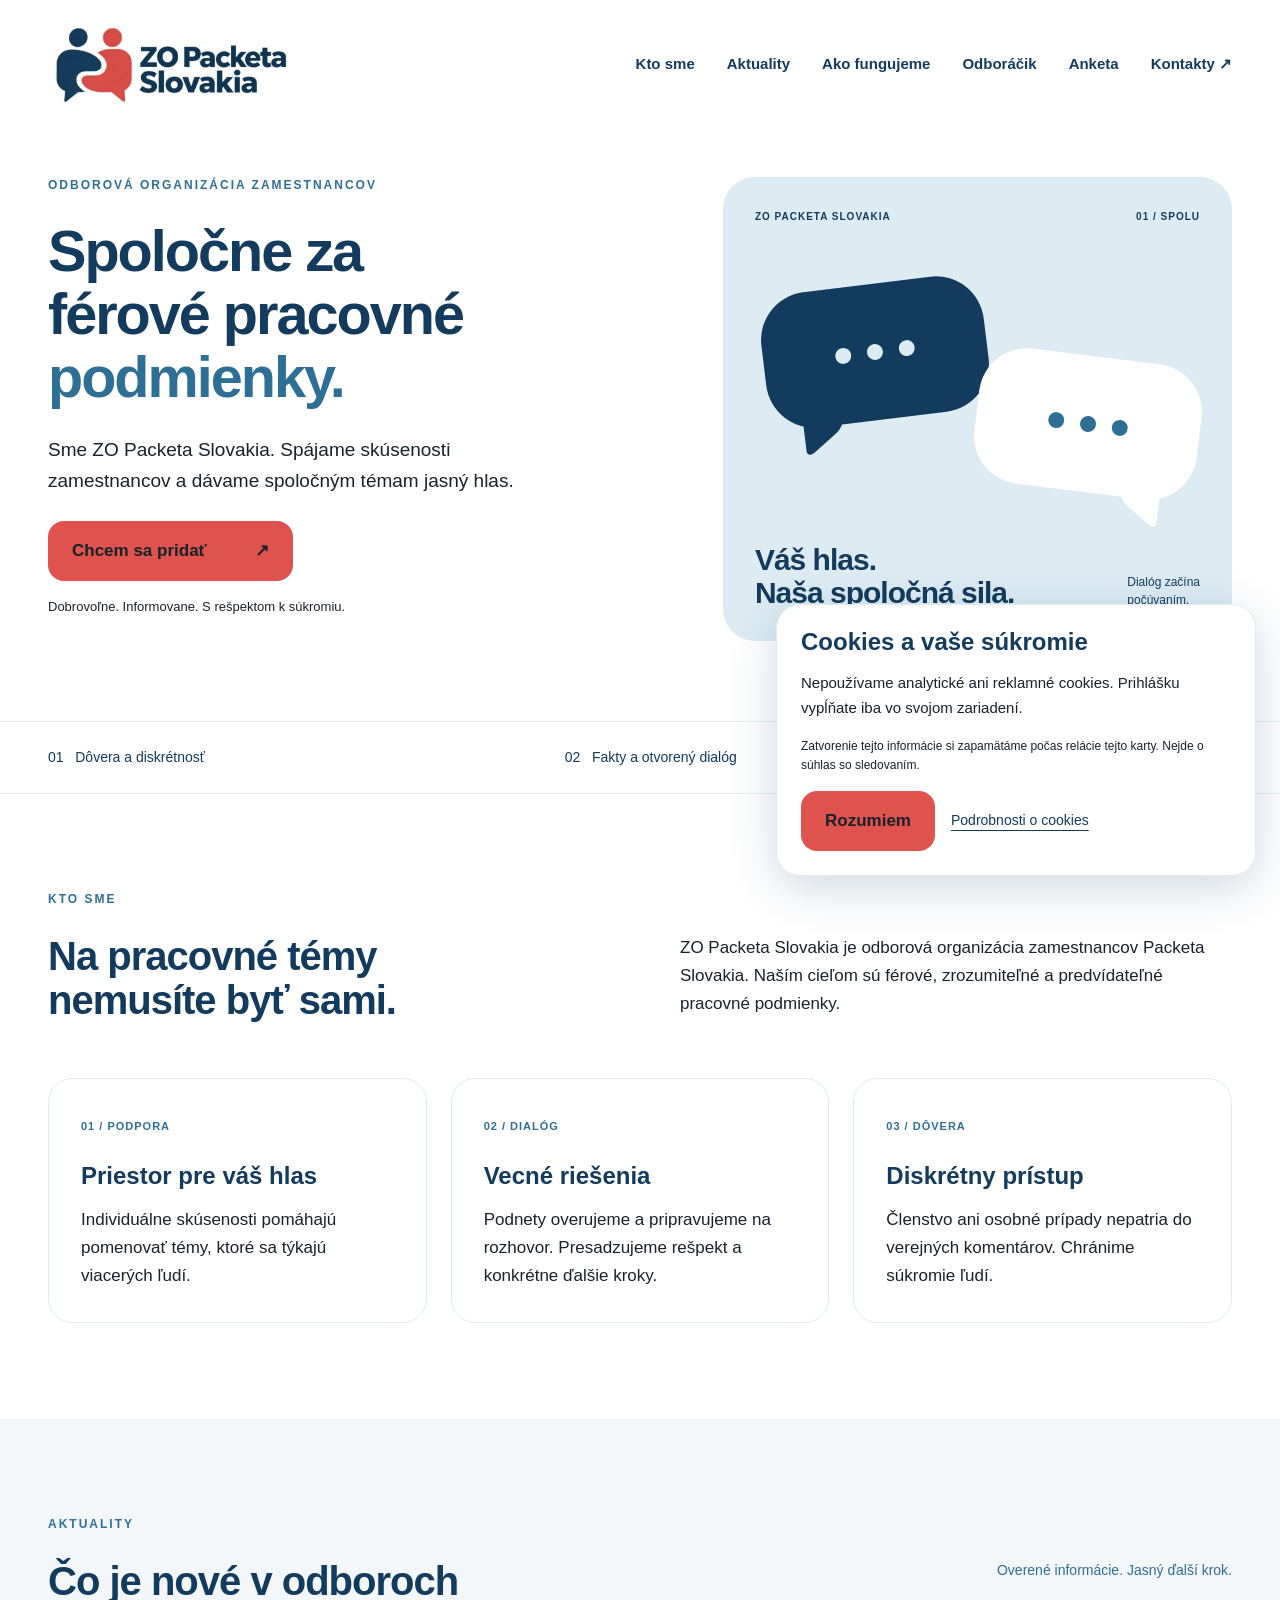
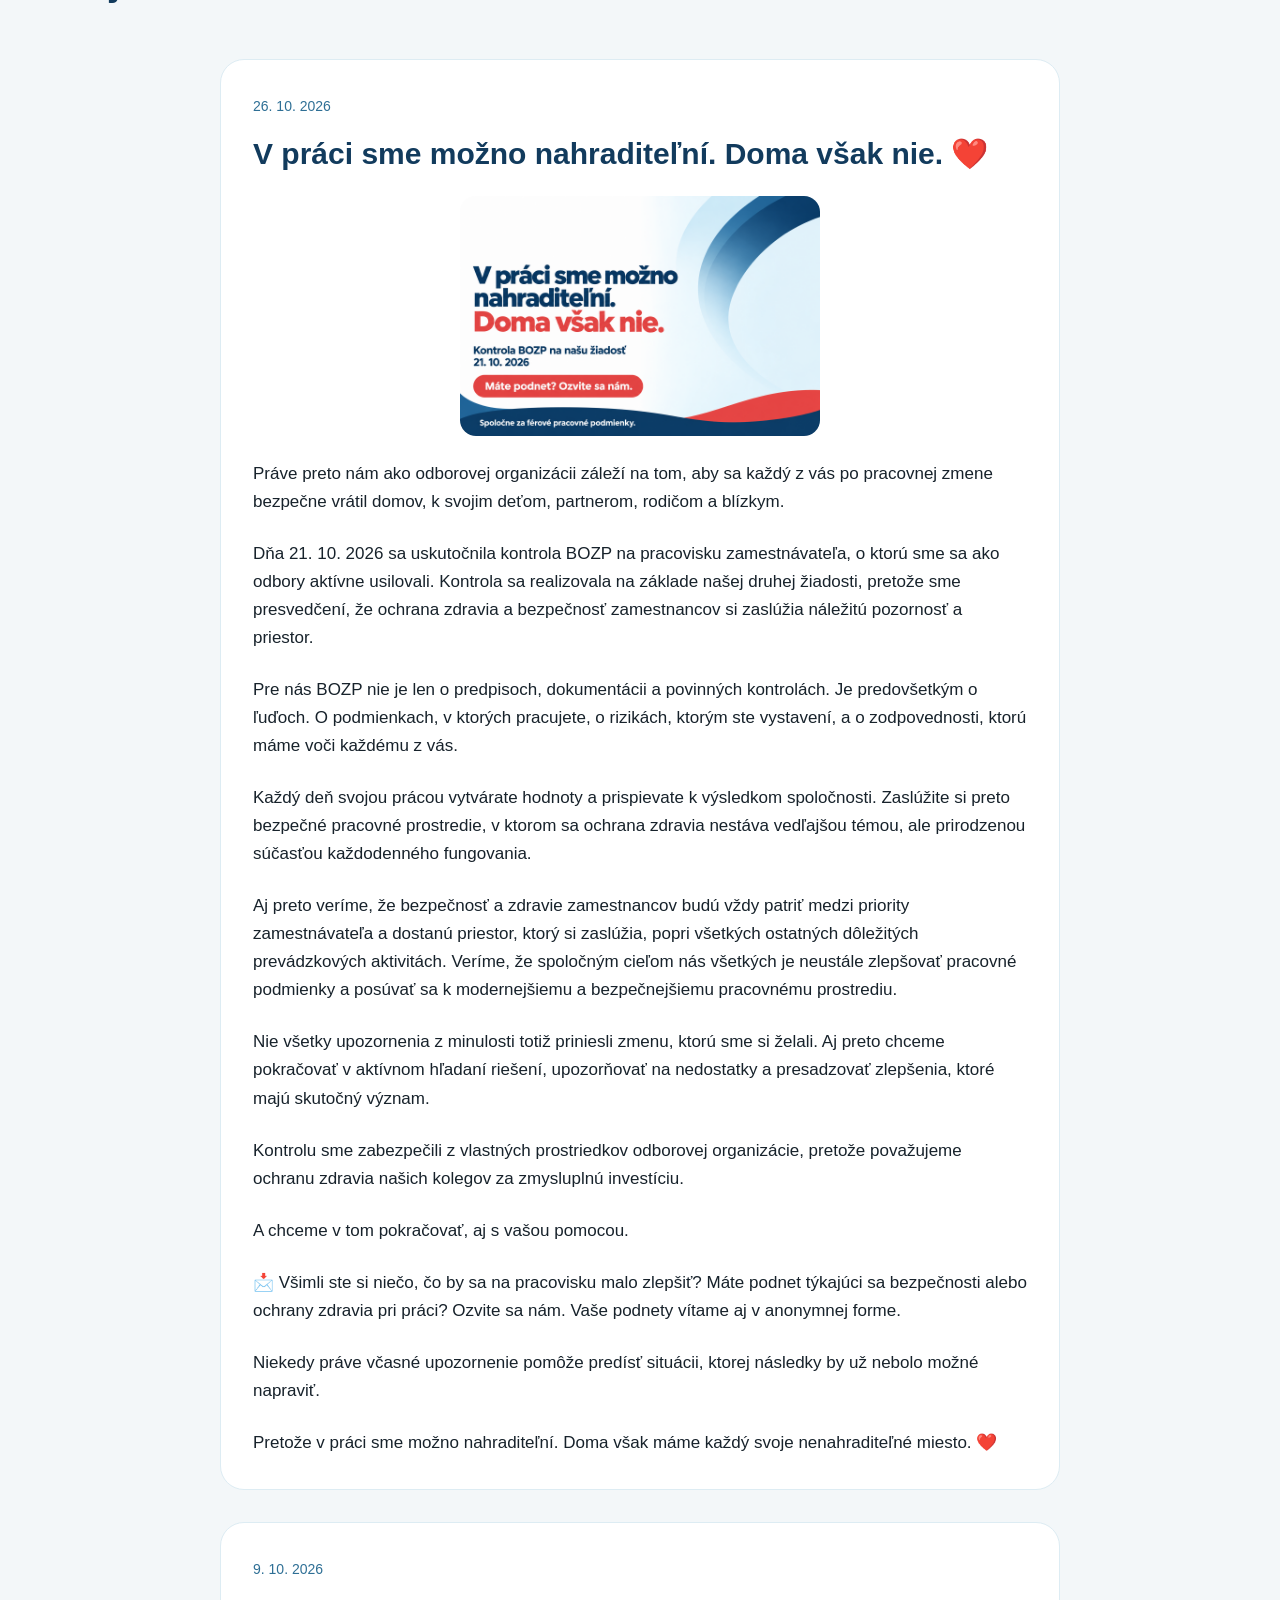
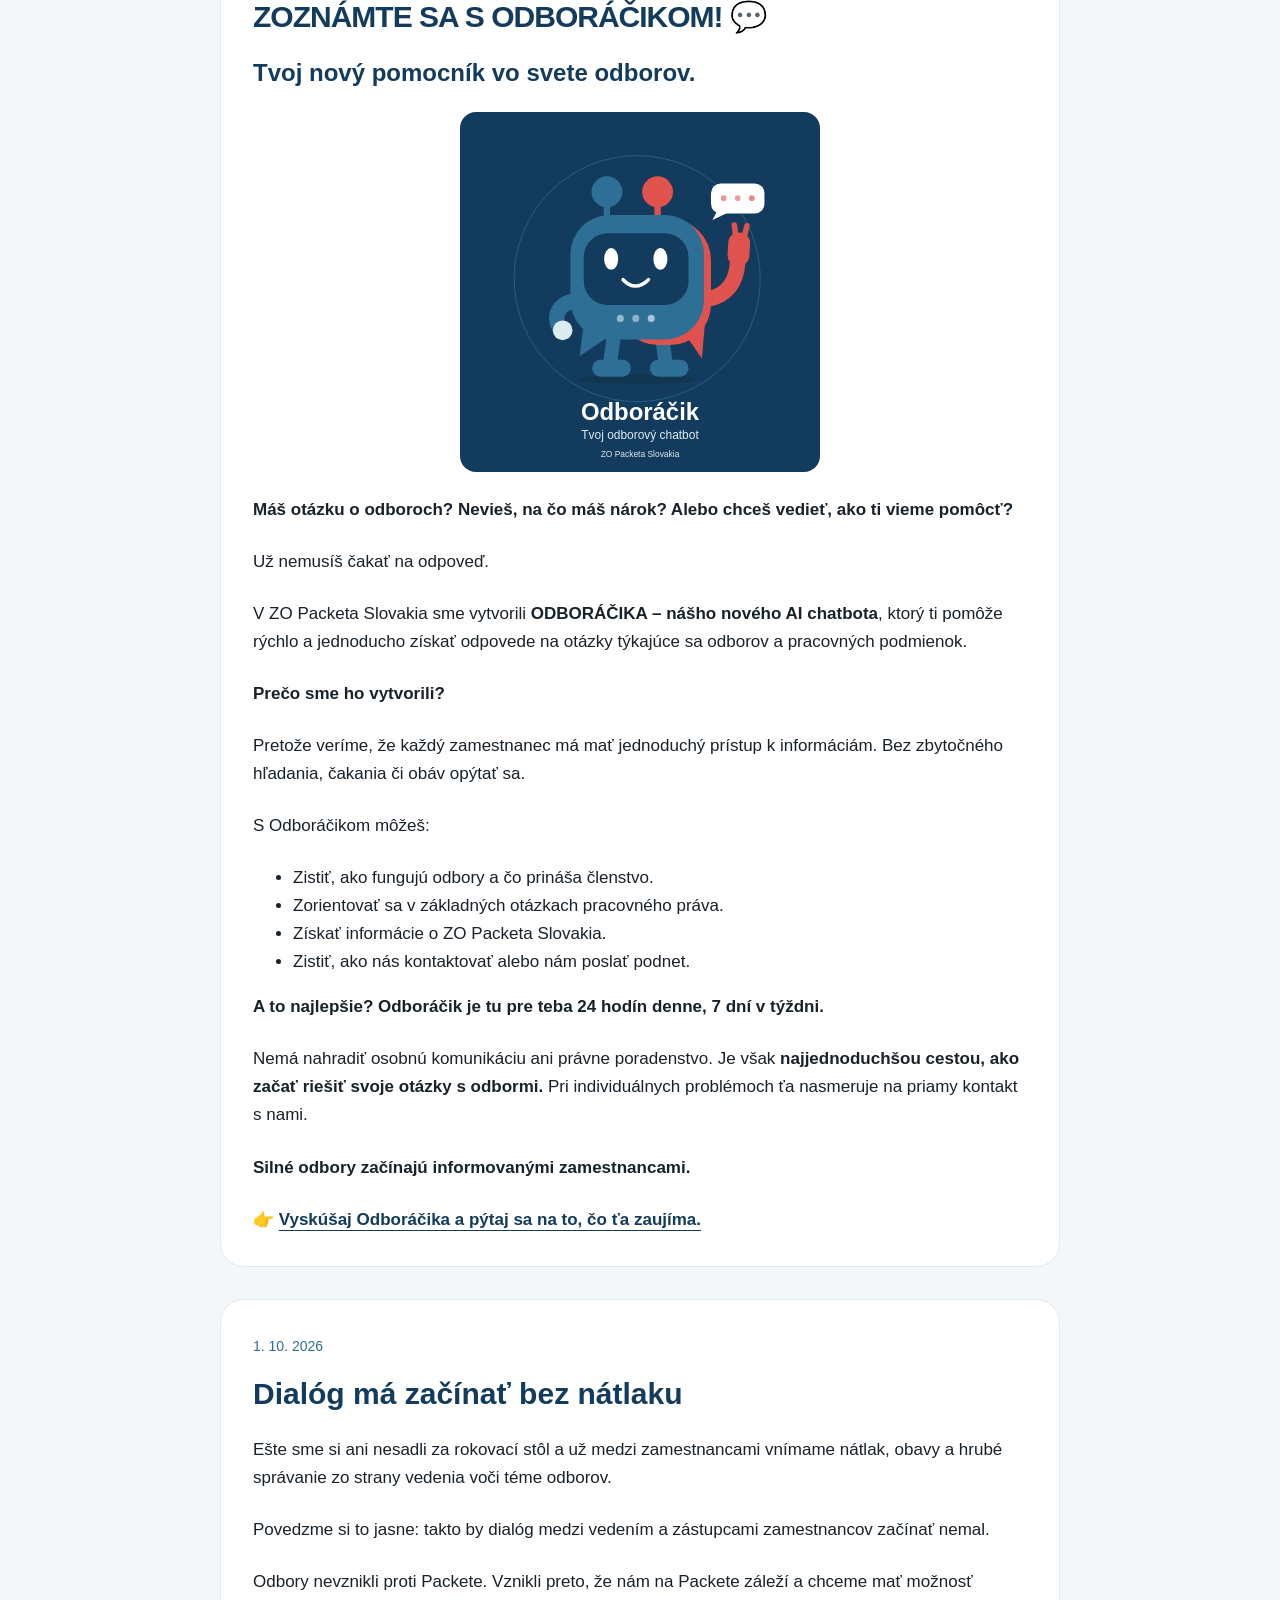
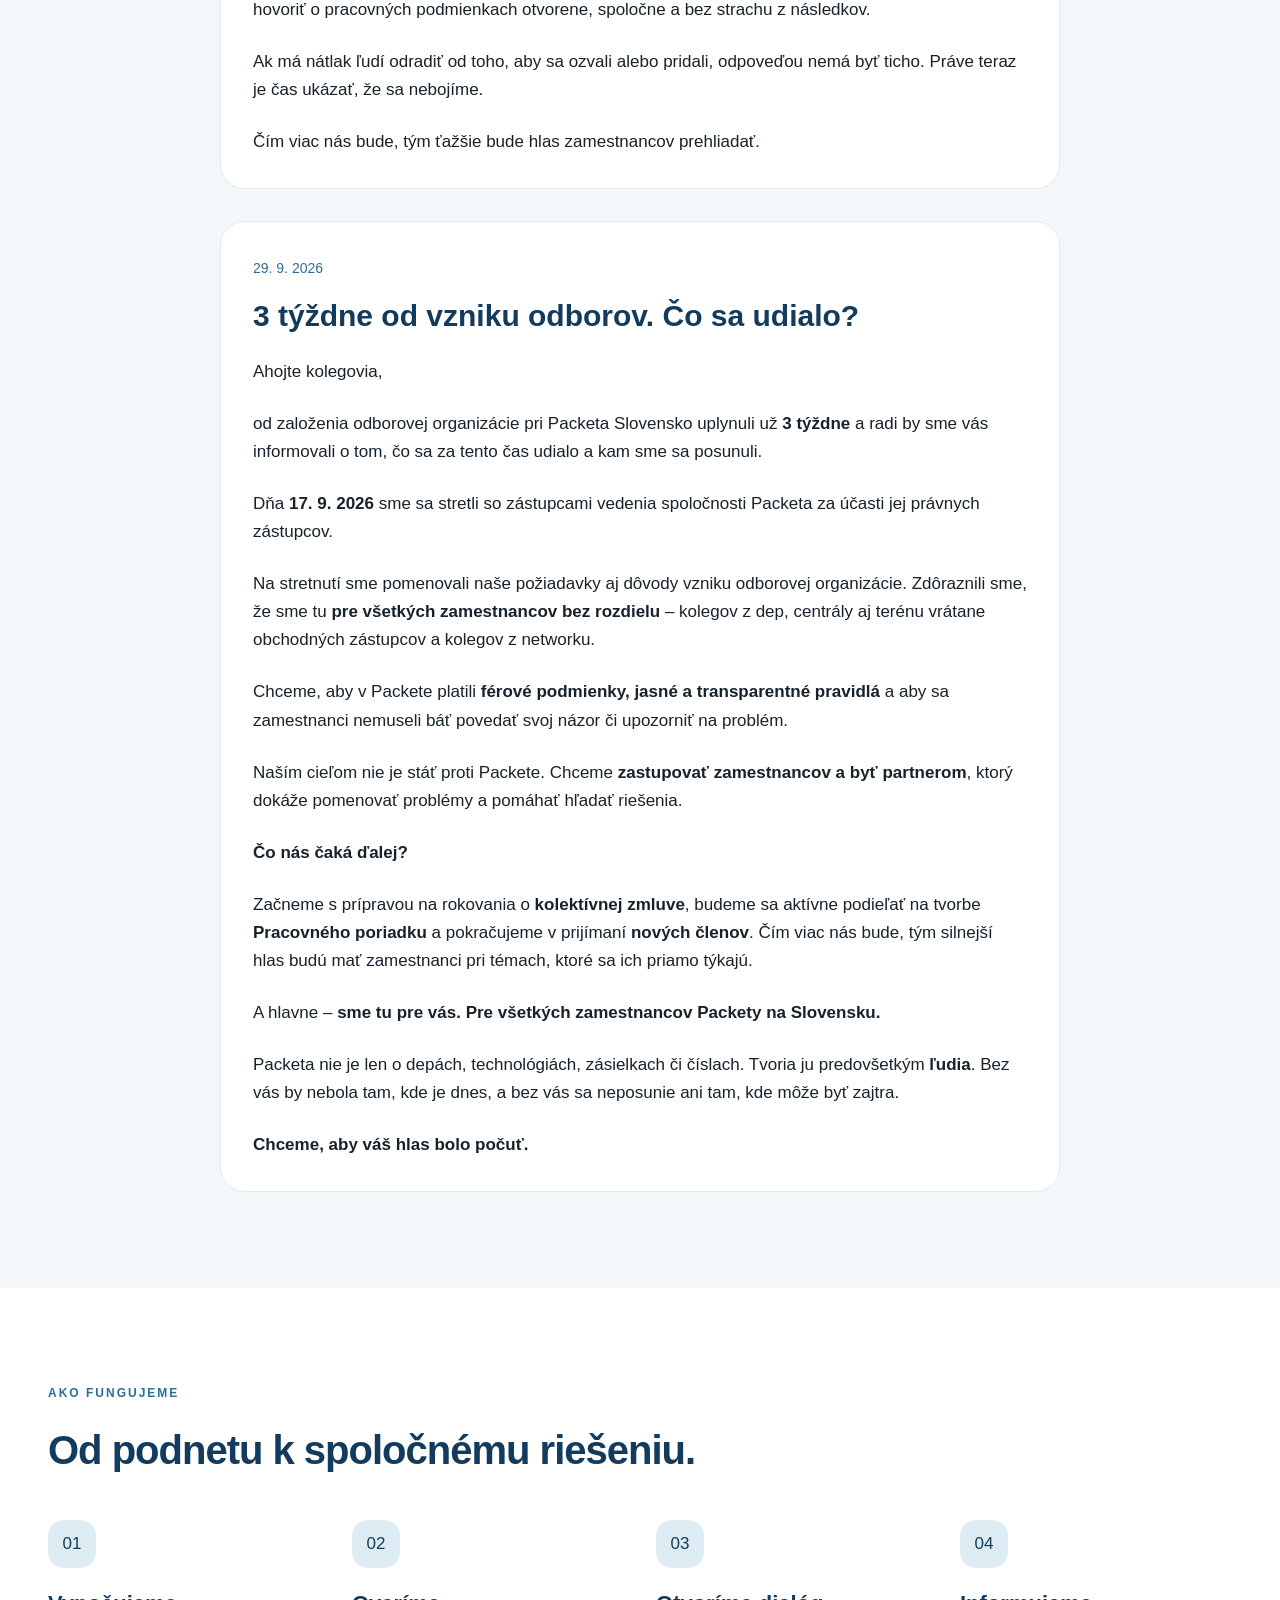
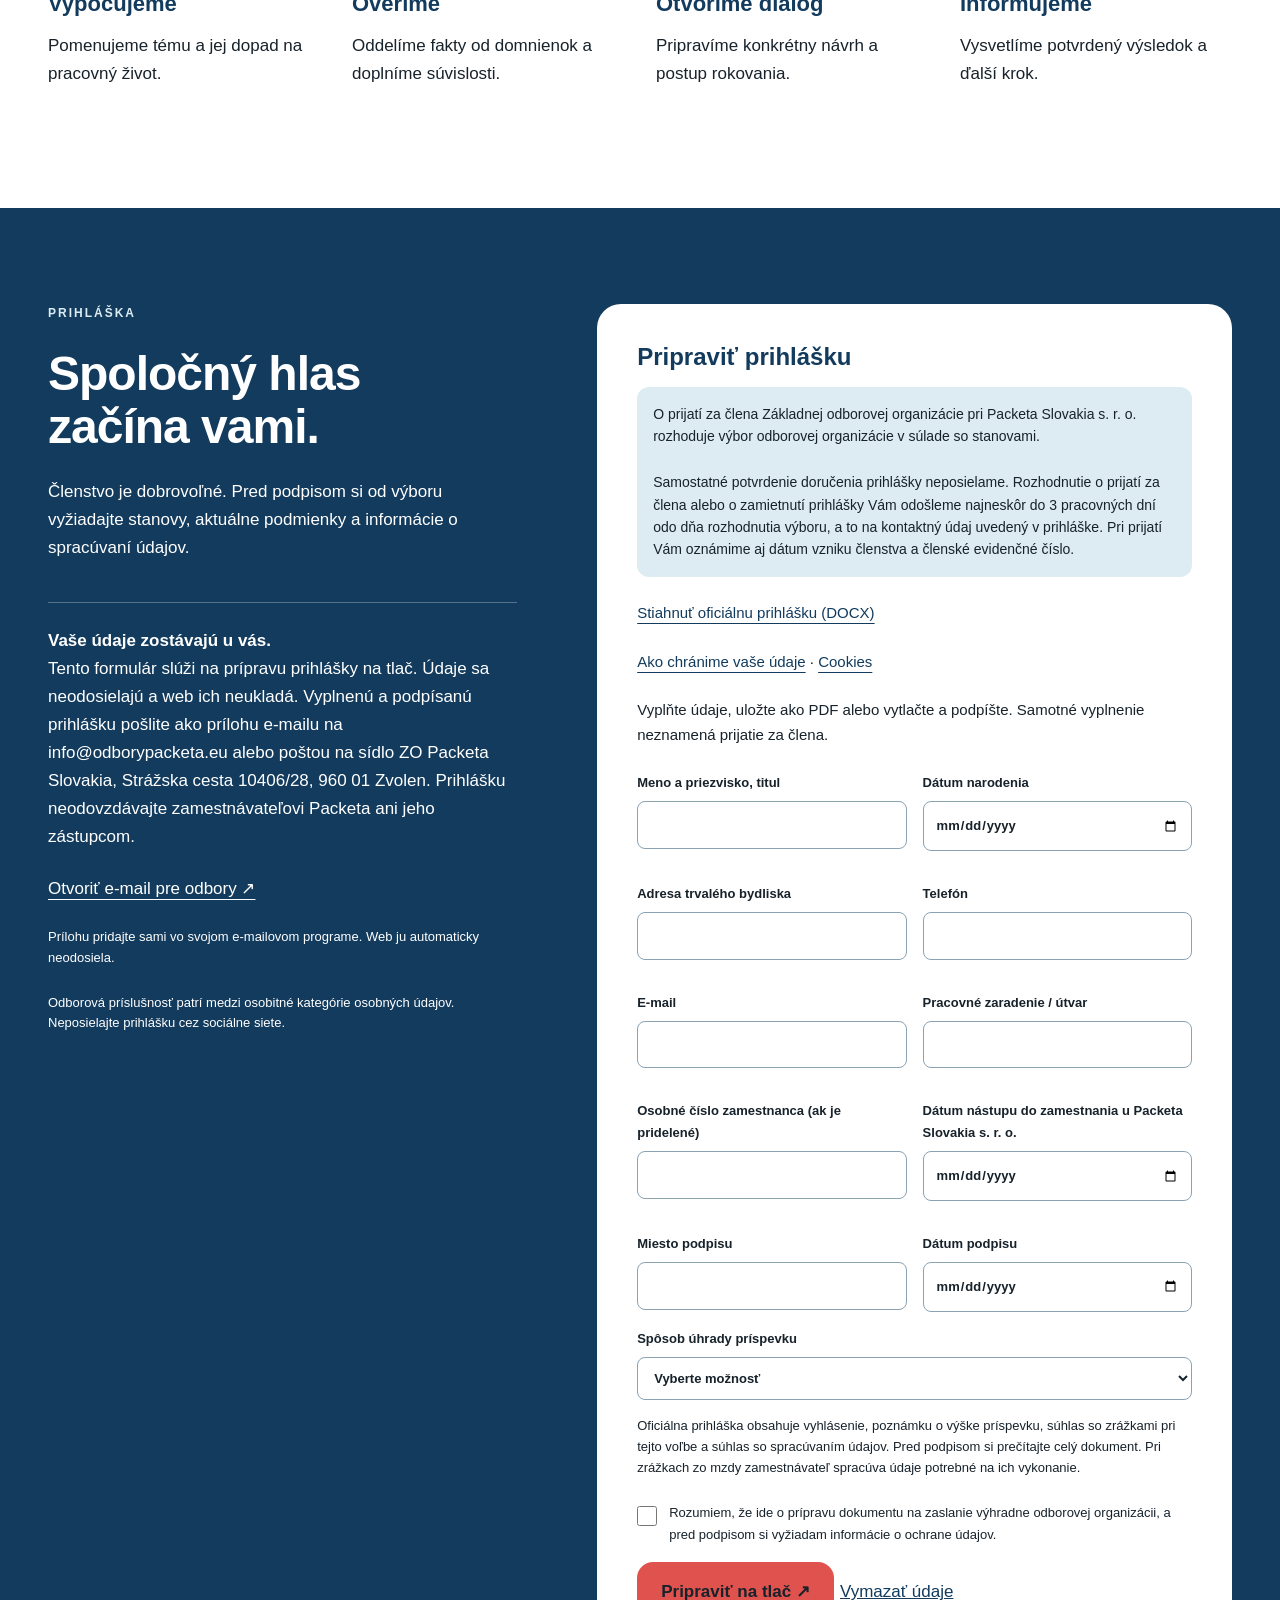
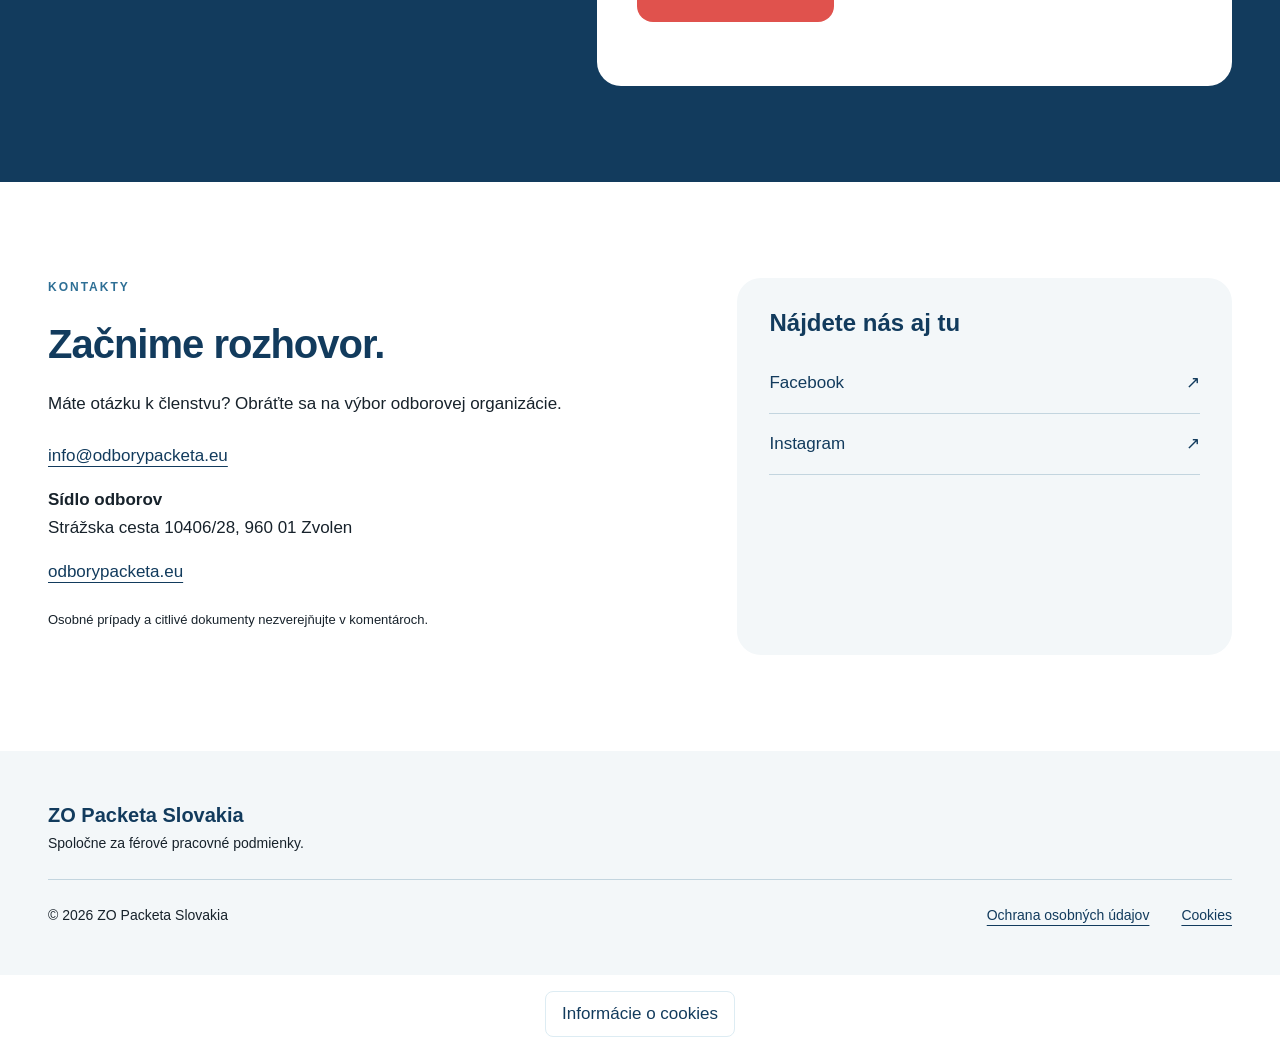
==== index.html @ b0541b29 "Oprava 404: GitHub Pages anketa a verejná záložná adresa bez administrácie" ====
<!doctype html><html lang="sk"><head><meta charset="utf-8"><meta name="viewport" content="width=device-width,initial-scale=1"><title>ZO Packeta Slovakia — Spoločne za férové pracovné podmienky</title><meta name="description" content="Odborová organizácia zamestnancov Packeta Slovakia. Spoločný hlas, vecný dialóg a diskrétny prístup."><meta name="google-site-verification" content="XMaalvQGqDhDXZqg3ZkwtE0-DqF9-hSWX8yILWo6vz8" /><link rel="canonical" href="https://www.odborypacketa.eu/"><meta name="referrer" content="no-referrer"><link rel="stylesheet" href="style.css"><script src="app.js" defer></script><script src="cookies.js" defer></script></head><body><a class="skip" href="#obsah">Preskočiť na obsah</a><header class="wrap"><a href="#" aria-label="ZO Packeta Slovakia — úvod"><img class="logo" src="logo.png" alt="ZO Packeta Slovakia"></a><button class="menu" aria-expanded="false" aria-controls="nav">Menu ☰</button><nav id="nav"><a href="#kto-sme">Kto sme</a><a href="#aktuality">Aktuality</a><a href="#ako-fungujeme">Ako fungujeme</a><a href="odboracik/">Odboráčik</a><a href="hlasovania/">Anketa</a><a href="#kontakty">Kontakty ↗</a></nav></header><main id="obsah"><section class="hero wrap"><div><p class="eyebrow">ODBOROVÁ ORGANIZÁCIA ZAMESTNANCOV</p><h1>Spoločne za<br>férové pracovné<br><span>podmienky.</span></h1><p class="lead">Sme ZO Packeta Slovakia. Spájame skúsenosti zamestnancov a dávame spoločným témam jasný hlas.</p><a class="cta" href="#prihlaska">Chcem sa pridať <span>↗</span></a><p class="micro">Dobrovoľne. Informovane. S rešpektom k súkromiu.</p></div><div class="hero-art"><div class="art-top"><span>ZO PACKETA SLOVAKIA</span><span>01 / SPOLU</span></div><div class="dialogue" aria-hidden="true"><div class="bubble first"><i></i><i></i><i></i></div><div class="bubble second"><i></i><i></i><i></i></div></div><div class="art-bottom"><p>Váš hlas.<br>Naša spoločná sila.</p><span>Dialóg začína<br>počúvaním.</span></div></div></section><div class="principles"><div class="wrap"><span>01 &nbsp; Dôvera a diskrétnosť</span><span>02 &nbsp; Fakty a otvorený dialóg</span><span>03 &nbsp; Spoločný mandát</span></div></div><section id="kto-sme" class="wrap section"><div class="section-head"><p class="eyebrow">KTO SME</p><h2>Na pracovné témy<br>nemusíte byť sami.</h2><p>ZO Packeta Slovakia je odborová organizácia zamestnancov Packeta Slovakia. Naším cieľom sú férové, zrozumiteľné a predvídateľné pracovné podmienky.</p></div><div class="cards"><article><span class="number">01 / PODPORA</span><h3>Priestor pre váš hlas</h3><p>Individuálne skúsenosti pomáhajú pomenovať témy, ktoré sa týkajú viacerých ľudí.</p></article><article><span class="number">02 / DIALÓG</span><h3>Vecné riešenia</h3><p>Podnety overujeme a pripravujeme na rozhovor. Presadzujeme rešpekt a konkrétne ďalšie kroky.</p></article><article><span class="number">03 / DÔVERA</span><h3>Diskrétny prístup</h3><p>Členstvo ani osobné prípady nepatria do verejných komentárov. Chránime súkromie ľudí.</p></article></div></section><section id="aktuality" class="news-section"><div class="wrap section"><div class="row"><div><p class="eyebrow">AKTUALITY</p><h2>Čo je nové v odboroch</h2></div><span class="quiet">Overené informácie. Jasný ďalší krok.</span></div><div id="news"><article class="news-article" id="bozp-2026-10-21"><time datetime="2026-10-26">26. 10. 2026</time><h3>V práci sme možno nahraditeľní. Doma však nie. ❤️</h3><a href="content/images/bozp-2026-10-21.png" aria-label="Otvoriť pôvodnú grafiku v plnej veľkosti"><img src="content/images/bozp-2026-10-21.png" width="1536" height="1024" loading="lazy" style="display:block;width:min(100%,360px);height:auto;margin:24px auto;border-radius:16px" alt="V práci sme možno nahraditeľní. Doma však nie. Kontrola BOZP na našu žiadosť 21. 10. 2026. Máte podnet? Ozvite sa nám."></a><p>Práve preto nám ako odborovej organizácii záleží na tom, aby sa každý z vás po pracovnej zmene bezpečne vrátil domov, k svojim deťom, partnerom, rodičom a blízkym.</p><p>Dňa 21. 10. 2026 sa uskutočnila kontrola BOZP na pracovisku zamestnávateľa, o ktorú sme sa ako odbory aktívne usilovali. Kontrola sa realizovala na základe našej druhej žiadosti, pretože sme presvedčení, že ochrana zdravia a bezpečnosť zamestnancov si zaslúžia náležitú pozornosť a priestor.</p><p>Pre nás BOZP nie je len o predpisoch, dokumentácii a povinných kontrolách. Je predovšetkým o ľuďoch. O podmienkach, v ktorých pracujete, o rizikách, ktorým ste vystavení, a o zodpovednosti, ktorú máme voči každému z vás.</p><p>Každý deň svojou prácou vytvárate hodnoty a prispievate k výsledkom spoločnosti. Zaslúžite si preto bezpečné pracovné prostredie, v ktorom sa ochrana zdravia nestáva vedľajšou témou, ale prirodzenou súčasťou každodenného fungovania.</p><p>Aj preto veríme, že bezpečnosť a zdravie zamestnancov budú vždy patriť medzi priority zamestnávateľa a dostanú priestor, ktorý si zaslúžia,  popri všetkých ostatných dôležitých prevádzkových aktivitách. Veríme, že spoločným cieľom nás všetkých je neustále zlepšovať pracovné podmienky a posúvať sa k modernejšiemu a bezpečnejšiemu pracovnému prostrediu.</p><p>Nie všetky upozornenia z minulosti totiž priniesli zmenu, ktorú sme si želali. Aj preto chceme pokračovať v aktívnom hľadaní riešení, upozorňovať na nedostatky a presadzovať zlepšenia, ktoré majú skutočný význam.</p><p>Kontrolu sme zabezpečili z vlastných prostriedkov odborovej organizácie, pretože považujeme ochranu zdravia našich kolegov za zmysluplnú investíciu.</p><p>A chceme v tom pokračovať, aj s vašou pomocou.</p><p>📩 Všimli ste si niečo, čo by sa na pracovisku malo zlepšiť? Máte podnet týkajúci sa bezpečnosti alebo ochrany zdravia pri práci? Ozvite sa nám. Vaše podnety vítame aj v anonymnej forme.</p><p>Niekedy práve včasné upozornenie pomôže predísť situácii, ktorej následky by už nebolo možné napraviť.</p><p>Pretože v práci sme možno nahraditeľní. Doma však máme každý svoje nenahraditeľné miesto. ❤️</p></article><article class="news-article" id="zoznamte-sa-s-odboracikom"><time datetime="2026-10-09">9. 10. 2026</time>
<h2 style="font-size:30px;line-height:1.2;margin:16px 0 24px">ZOZNÁMTE SA S ODBORÁČIKOM! 💬</h2>
<h3 style="font-size:24px">Tvoj nový pomocník vo svete odborov.</h3>
<img src="Odboracik_animovany_512.svg" width="512" height="512" style="display:block;width:min(100%,360px);height:auto;margin:24px auto;border-radius:16px" alt="Animovaný Odboráčik — modro-červený pomocník ZO Packeta Slovakia máva, mrká a pohupuje sa pri rečovej bubline.">
<p><strong>Máš otázku o odboroch? Nevieš, na čo máš nárok? Alebo chceš vedieť, ako ti vieme pomôcť?</strong></p>
<p>Už nemusíš čakať na odpoveď.</p>
<p>V ZO Packeta Slovakia sme vytvorili <strong>ODBORÁČIKA – nášho nového AI chatbota</strong>, ktorý ti pomôže rýchlo a jednoducho získať odpovede na otázky týkajúce sa odborov a pracovných podmienok.</p>
<p><strong>Prečo sme ho vytvorili?</strong></p>
<p>Pretože veríme, že každý zamestnanec má mať jednoduchý prístup k informáciám. Bez zbytočného hľadania, čakania či obáv opýtať sa.</p>
<p>S Odboráčikom môžeš:</p>
<ul>
<li>Zistiť, ako fungujú odbory a čo prináša členstvo.</li>
<li>Zorientovať sa v základných otázkach pracovného práva.</li>
<li>Získať informácie o ZO Packeta Slovakia.</li>
<li>Zistiť, ako nás kontaktovať alebo nám poslať podnet.</li>
</ul>
<p><strong>A to najlepšie? Odboráčik je tu pre teba 24 hodín denne, 7 dní v týždni.</strong></p>
<p>Nemá nahradiť osobnú komunikáciu ani právne poradenstvo. Je však <strong>najjednoduchšou cestou, ako začať riešiť svoje otázky s odbormi.</strong> Pri individuálnych problémoch ťa nasmeruje na priamy kontakt s nami.</p>
<p><strong>Silné odbory začínajú informovanými zamestnancami.</strong></p>
<p>👉 <strong><a href="odboracik/">Vyskúšaj Odboráčika a pýtaj sa na to, čo ťa zaujíma.</a></strong></p>
</article><article class="news-article"><time datetime="2026-10-01">1. 10. 2026</time><h3>Dialóg má začínať bez nátlaku</h3><p>Ešte sme si ani nesadli za rokovací stôl a už medzi zamestnancami vnímame nátlak, obavy a hrubé správanie zo strany vedenia voči téme odborov.</p><p>Povedzme si to jasne: takto by dialóg medzi vedením a zástupcami zamestnancov začínať nemal.</p><p>Odbory nevznikli proti Packete. Vznikli preto, že nám na Packete záleží a chceme mať možnosť hovoriť o pracovných podmienkach otvorene, spoločne a bez strachu z následkov.</p><p>Ak má nátlak ľudí odradiť od toho, aby sa ozvali alebo pridali, odpoveďou nemá byť ticho. Práve teraz je čas ukázať, že sa nebojíme.</p><p>Čím viac nás bude, tým ťažšie bude hlas zamestnancov prehliadať.</p></article><article class="news-article"><time datetime="2026-09-29">29. 9. 2026</time><h3>3 týždne od vzniku odborov. Čo sa udialo?</h3><p>Ahojte kolegovia,</p><p>od založenia odborovej organizácie pri Packeta Slovensko uplynuli už <strong>3 týždne</strong> a radi by sme vás informovali o tom, čo sa za tento čas udialo a kam sme sa posunuli.</p><p>Dňa <strong>17. 9. 2026</strong> sme sa stretli so zástupcami vedenia spoločnosti Packeta za účasti jej právnych zástupcov.</p><p>Na stretnutí sme pomenovali naše požiadavky aj dôvody vzniku odborovej organizácie. Zdôraznili sme, že sme tu <strong>pre všetkých zamestnancov bez rozdielu</strong> – kolegov z dep, centrály aj terénu vrátane obchodných zástupcov a kolegov z networku.</p><p>Chceme, aby v Packete platili <strong>férové podmienky, jasné a transparentné pravidlá</strong> a aby sa zamestnanci nemuseli báť povedať svoj názor či upozorniť na problém.</p><p>Naším cieľom nie je stáť proti Packete. Chceme <strong>zastupovať zamestnancov a byť partnerom</strong>, ktorý dokáže pomenovať problémy a pomáhať hľadať riešenia.</p><p><strong>Čo nás čaká ďalej?</strong></p><p>Začneme s prípravou na rokovania o <strong>kolektívnej zmluve</strong>, budeme sa aktívne podieľať na tvorbe <strong>Pracovného poriadku</strong> a pokračujeme v prijímaní <strong>nových členov</strong>. Čím viac nás bude, tým silnejší hlas budú mať zamestnanci pri témach, ktoré sa ich priamo týkajú.</p><p>A hlavne – <strong>sme tu pre vás. Pre všetkých zamestnancov Packety na Slovensku.</strong></p><p>Packeta nie je len o depách, technológiách, zásielkach či číslach. Tvoria ju predovšetkým <strong>ľudia</strong>. Bez vás by nebola tam, kde je dnes, a bez vás sa neposunie ani tam, kde môže byť zajtra.</p><p><strong>Chceme, aby váš hlas bolo počuť.</strong></p></article></div></div></section><section id="ako-fungujeme" class="wrap section"><p class="eyebrow">AKO FUNGUJEME</p><h2>Od podnetu k spoločnému riešeniu.</h2><div class="steps"><article><span>01</span><h3>Vypočujeme</h3><p>Pomenujeme tému a jej dopad na pracovný život.</p></article><article><span>02</span><h3>Overíme</h3><p>Oddelíme fakty od domnienok a doplníme súvislosti.</p></article><article><span>03</span><h3>Otvoríme dialóg</h3><p>Pripravíme konkrétny návrh a postup rokovania.</p></article><article><span>04</span><h3>Informujeme</h3><p>Vysvetlíme potvrdený výsledok a ďalší krok.</p></article></div></section><section id="prihlaska" class="join"><div class="wrap section join-grid"><div><p class="eyebrow">PRIHLÁŠKA</p><h2>Spoločný hlas<br>začína vami.</h2><p>Členstvo je dobrovoľné. Pred podpisom si od výboru vyžiadajte stanovy, aktuálne podmienky a informácie o spracúvaní údajov.</p><div class="privacy-note"><strong>Vaše údaje zostávajú u vás.</strong><p>Tento formulár slúži na prípravu prihlášky na tlač. Údaje sa neodosielajú a web ich neukladá. Vyplnenú a podpísanú prihlášku pošlite ako prílohu e-mailu na info@odborypacketa.eu alebo poštou na sídlo ZO Packeta Slovakia, Strážska cesta 10406/28, 960 01 Zvolen. Prihlášku neodovzdávajte zamestnávateľovi Packeta ani jeho zástupcom.</p></div><p><a class="email-link" href="mailto:info@odborypacketa.eu">Otvoriť e-mail pre odbory ↗</a></p><p class="micro">Prílohu pridajte sami vo svojom e-mailovom programe. Web ju automaticky neodosiela.</p><p class="micro">Odborová príslušnosť patrí medzi osobitné kategórie osobných údajov. Neposielajte prihlášku cez sociálne siete.</p></div><div class="form-card"><h3>Pripraviť prihlášku</h3><div class="application-process"><p>O prijatí za člena Základnej odborovej organizácie pri Packeta Slovakia s. r. o. rozhoduje výbor odborovej organizácie v súlade so stanovami.</p><p>Samostatné potvrdenie doručenia prihlášky neposielame. Rozhodnutie o prijatí za člena alebo o zamietnutí prihlášky Vám odošleme najneskôr do 3 pracovných dní odo dňa rozhodnutia výboru, a to na kontaktný údaj uvedený v prihláške. Pri prijatí Vám oznámime aj dátum vzniku členstva a členské evidenčné číslo.</p></div><p><a href="prihlaska.docx" download>Stiahnuť oficiálnu prihlášku (DOCX)</a></p><p><a href="sukromie.html">Ako chránime vaše údaje</a> · <a href="cookies.html">Cookies</a></p><p>Vyplňte údaje, uložte ako PDF alebo vytlačte a podpíšte. Samotné vyplnenie neznamená prijatie za člena.</p><form id="application" autocomplete="off"><fieldset id="application-fields" disabled><div class="fields"><label>Meno a priezvisko, titul<input name="Meno a priezvisko, titul" type="text" maxlength="160" required></label><label>Dátum narodenia<input name="Dátum narodenia" type="date" maxlength="160" required></label><label>Adresa trvalého bydliska<input name="Adresa trvalého bydliska" type="text" maxlength="160" required></label><label>Telefón<input name="Telefón" type="tel" maxlength="160" ></label><label>E-mail<input name="E-mail" type="email" maxlength="160" ></label><label>Pracovné zaradenie / útvar<input name="Pracovné zaradenie / útvar" type="text" maxlength="160" required></label><label>Osobné číslo zamestnanca (ak je pridelené)<input name="Osobné číslo zamestnanca (ak je pridelené)" type="text" maxlength="160" ></label><label>Dátum nástupu do zamestnania u Packeta Slovakia s. r. o.<input name="Dátum nástupu do zamestnania u Packeta Slovakia s. r. o." type="date" maxlength="160" ></label><label>Miesto podpisu<input name="Miesto podpisu" type="text" maxlength="160" ></label><label>Dátum podpisu<input name="Dátum podpisu" type="date" maxlength="160" ></label></div><label>Spôsob úhrady príspevku<select name="Spôsob úhrady"><option value="">Vyberte možnosť</option><option>Bankovým prevodom</option><option>Zrážkou zo mzdy</option></select></label><p class="micro">Oficiálna prihláška obsahuje vyhlásenie, poznámku o výške príspevku, súhlas so zrážkami pri tejto voľbe a súhlas so spracúvaním údajov. Pred podpisom si prečítajte celý dokument. Pri zrážkach zo mzdy zamestnávateľ spracúva údaje potrebné na ich vykonanie.</p><label class="check"><input type="checkbox" required> Rozumiem, že ide o prípravu dokumentu na zaslanie výhradne odborovej organizácii, a pred podpisom si vyžiadam informácie o ochrane údajov.</label><button class="primary" type="submit">Pripraviť na tlač ↗</button><button type="reset" class="text-button">Vymazať údaje</button><p role="status" id="form-status"></p></fieldset><noscript>Na lokálnu prípravu prihlášky je potrebný JavaScript. Kontaktujte výbor pre papierovú verziu.</noscript></form></div></div></section><section id="kontakty" class="wrap section"><div class="contact-grid"><div><p class="eyebrow">KONTAKTY</p><h2>Začnime rozhovor.</h2><p>Máte otázku k členstvu? Obráťte sa na výbor odborovej organizácie.</p><div id="contact"><a href="mailto:info@odborypacketa.eu">info@odborypacketa.eu</a><address class="contact-address"><strong>Sídlo odborov</strong><br>Strážska cesta 10406/28, 960 01 Zvolen</address><p><a href="https://odborypacketa.eu/">odborypacketa.eu</a></p></div><p class="micro">Osobné prípady a citlivé dokumenty nezverejňujte v komentároch.</p></div><div class="social"><h3>Nájdete nás aj tu</h3><a href="https://www.facebook.com/ZOPacketaSlovakia" target="_blank" rel="noopener noreferrer">Facebook <span>↗</span></a><a href="https://www.instagram.com/zo_packeta_slovakia/" target="_blank" rel="noopener noreferrer">Instagram <span>↗</span></a></div></div></section></main><footer><div class="wrap"><strong>ZO Packeta Slovakia</strong><p>Spoločne za férové pracovné podmienky.</p><div class="footer-row"><span>© 2026 ZO Packeta Slovakia</span><a href="sukromie.html">Ochrana osobných údajov</a><a href="cookies.html">Cookies</a></div></div></footer><section id="print-area"></section><button class="cookie-reopen" type="button" hidden>Informácie o cookies</button></body></html>
---- style.css ----
*{box-sizing:border-box} :root{--navy:#123B5D;--blue:#2E6F95;--red:#E0524D;--pale:#DDECF3;--ink:#17222B}html{scroll-behavior:smooth;scroll-padding-top:32px}body{margin:0;color:var(--ink);font:17px/1.65 Aptos,Arial,sans-serif;background:white}a{color:var(--navy);text-underline-offset:5px}button,input,select,textarea{font:inherit}button,a,input,select,summary{touch-action:manipulation}a:focus-visible,button:focus-visible,input:focus-visible,select:focus-visible,summary:focus-visible{outline:3px solid var(--blue);outline-offset:5px}.wrap{width:min(1200px,calc(100% - 96px));margin:auto}header{display:flex;justify-content:space-between;align-items:center;min-height:128px;gap:32px}.logo{width:248px;display:block}nav{display:flex;gap:32px}nav a{text-decoration:none;font-size:15px;font-weight:600}.menu{display:none}.hero{display:grid;grid-template-columns:1.2fr 1fr;gap:64px;padding:48px 0 80px;align-items:center}.eyebrow{color:var(--blue);font-size:12px;font-weight:700;letter-spacing:2px;margin:0 0 24px}h1,h2,h3{font-family:'Aptos Display',Aptos,Arial,sans-serif;line-height:1.1;color:var(--navy)}h1{font-size:clamp(40px,4.5vw,64px);letter-spacing:-2px;margin:0 0 24px}h1 span{color:var(--blue)}h2{font-size:40px;letter-spacing:-1px;margin:0 0 24px}h3{font-size:24px;margin:24px 0 16px}p{margin:0 0 24px}.lead{font-size:19px;max-width:480px}.cta,.primary{display:inline-flex;gap:48px;align-items:center;border:0;border-radius:16px;padding:16px 24px;text-decoration:none;background:var(--red);color:var(--ink);font-weight:bold;cursor:pointer}.micro{font-size:13px;line-height:1.6;margin-top:16px}.hero-art{background:var(--pale);border-radius:32px;padding:32px;min-height:464px;display:flex;flex-direction:column;justify-content:space-between;overflow:hidden}.art-top{display:flex;justify-content:space-between;font-size:10px;font-weight:700;letter-spacing:1px;color:var(--navy)}.dialogue{position:relative;height:248px}.bubble{position:absolute;width:224px;height:136px;border-radius:48px;display:flex;align-items:center;justify-content:center;gap:16px}.bubble:after{content:'';position:absolute;width:40px;height:40px;bottom:-16px;background:inherit;transform:skewY(-35deg);border-radius:0 0 8px 8px;left:32px}.first{background:var(--navy);top:24px;left:8px;transform:rotate(-7deg)}.second{background:white;right:0;bottom:16px;transform:rotate(7deg)}.second:after{left:auto;right:32px;transform:skewY(35deg)}.bubble i{width:16px;height:16px;border-radius:50%;background:var(--pale)}.second i{background:var(--blue)}.art-bottom{display:flex;justify-content:space-between;align-items:end;color:var(--navy)}.art-bottom p{font-size:30px;line-height:1.1;font-weight:700;margin:0;letter-spacing:-1px}.art-bottom span{font-size:12px;line-height:1.5}.principles{border-top:1px solid var(--pale);border-bottom:1px solid var(--pale)}.principles .wrap{display:flex;justify-content:space-between;padding:24px 0;font-size:14px;color:var(--navy)}.section{padding-top:96px;padding-bottom:96px}.section-head{display:grid;grid-template-columns:1fr 1fr;column-gap:80px}.section-head .eyebrow{grid-column:1/-1}.cards{display:grid;grid-template-columns:repeat(3,1fr);gap:24px;margin-top:32px}.cards article{padding:32px;border:1px solid var(--pale);border-radius:24px}.number{font-size:11px;color:var(--blue);letter-spacing:1px;font-weight:700}.cards p{margin:0}.news-section{background:#f3f7f9}.row{display:flex;justify-content:space-between;align-items:center;gap:32px}.quiet{font-size:14px;color:var(--blue)}.empty{padding:32px;border-top:1px solid #c3d5df;margin-top:24px;display:flex;gap:32px;align-items:center}.empty strong{color:var(--navy)}.empty p{margin:0}.steps{display:grid;grid-template-columns:repeat(4,1fr);gap:32px;margin-top:48px}.steps span{display:inline-grid;place-items:center;width:48px;height:48px;background:var(--pale);border-radius:16px;color:var(--navy)}.steps h3{font-size:22px}.join{background:var(--navy);color:white}.join h2{color:white;font-size:48px}.join .eyebrow{color:var(--pale)}.join-grid{display:grid;grid-template-columns:0.85fr 1.15fr;gap:80px}.privacy-note{border-top:1px solid #56738b;padding-top:24px;margin-top:40px}.form-card{background:white;border-radius:24px;padding:40px;color:var(--ink)}.form-card h3{margin-top:0}.form-card>p{font-size:15px}.fields{display:grid;grid-template-columns:1fr 1fr;gap:16px}label{display:block;font-size:13px;font-weight:600;margin-bottom:16px}input,select,textarea{display:block;width:100%;border:1px solid #8ba2b2;border-radius:8px;padding:12px;color:var(--ink);background:white;margin-top:8px;min-width:0}input[type=checkbox]{width:20px;height:20px;flex-shrink:0;margin:4px 0}.check{display:flex;gap:12px;font-weight:400}.text-button{border:0;background:none;color:var(--navy);text-decoration:underline;margin-top:16px;cursor:pointer}.contact-grid{display:grid;grid-template-columns:1.2fr 1fr;gap:96px}.social{background:#f3f7f9;padding:32px;border-radius:24px}.social h3{margin-top:0}.social>a{display:flex;justify-content:space-between;border-bottom:1px solid #c3d5df;padding:16px 0;text-decoration:none}summary{cursor:pointer;margin-top:24px;font-size:14px}.social img{display:block;margin:16px auto;max-width:100%;height:auto}footer{background:#f3f7f9;padding:48px 0;font-size:14px}footer strong{color:var(--navy);font-size:20px}.footer-row{border-top:1px solid #c3d5df;padding-top:24px;display:flex;gap:32px}.footer-row span{margin-right:auto}.skip{position:absolute;left:16px;top:-100px}.skip:focus{top:16px;background:white;padding:16px;z-index:10}#print-area{display:none}details.news-item{padding:24px 0;border-top:1px solid #c3d5df}.news-item summary{font-size:24px;color:var(--navy)}.news-item .body{white-space:pre-wrap;margin-top:24px}.news-item time{font-size:13px}.plain{max-width:800px;padding:64px 24px;margin:auto}.plain h1{font-size:40px}@media(max-width:900px){.wrap{width:calc(100% - 48px)}header{flex-wrap:wrap;padding:24px 0;min-height:104px}.logo{width:220px}.menu{display:block;background:white;border:1px solid var(--pale);border-radius:8px;padding:8px}nav{display:none;width:100%;flex-wrap:wrap}nav.open{display:flex}.hero{grid-template-columns:1fr;gap:40px;padding-top:32px}.hero-art{min-height:400px}.hero h1{font-size:56px}.section{padding-top:64px;padding-bottom:64px}.section-head,.join-grid,.contact-grid{grid-template-columns:1fr;gap:24px}.cards{grid-template-columns:1fr}.steps{grid-template-columns:1fr 1fr}.principles .wrap{flex-wrap:wrap;gap:16px}.row{display:block}.join h2{font-size:40px}.hero-art{max-width:600px;width:100%}}@media(max-width:480px){.wrap{width:calc(100% - 32px)}h1,.hero h1{font-size:40px;letter-spacing:-1px}h2{font-size:32px}.hero-art{padding:24px}.bubble{width:184px;height:120px}.art-bottom p{font-size:26px}.art-top{font-size:9px}.form-card{padding:24px}.fields{grid-template-columns:1fr}.steps{gap:24px}.steps h3{font-size:20px}.empty{display:block;padding:24px 0}.footer-row{flex-wrap:wrap;gap:16px}.footer-row span{width:100%}.logo{width:220px}.menu{font-size:13px;padding:8px 4px}}@media(prefers-reduced-motion:reduce){html{scroll-behavior:auto}}@media print{body>*{display:none!important}body>#print-area{display:block!important;color:black;font:11pt/1.4 Arial}#print-area h1{font-size:18pt;color:black;letter-spacing:0}#print-area h2{font-size:13pt;color:black}#print-area p{margin:8px 0}#print-area dl{display:grid;grid-template-columns:1fr 1fr;gap:4px}#print-area dd{margin:0;font-weight:bold} @page{margin:18mm}}
fieldset{border:0;padding:0;margin:0;min-width:0}

.join .email-link{color:white}.contact-address{font-style:normal;margin:16px 0}

.legal{overflow-wrap:anywhere}.legal .eyebrow{margin-top:40px}.legal h2{font-size:28px;margin-top:40px;letter-spacing:-.5px}.legal-note{background:var(--pale);padding:24px;border-radius:16px;margin:24px 0}.legal-note p{margin:16px 0 0}.legal li{margin-bottom:12px}.legal hr{border:0;border-top:1px solid var(--pale);margin:40px 0}

.retention dt{font-weight:700;color:var(--navy);margin-top:24px}.retention dd{margin:8px 0 24px;padding-bottom:24px;border-bottom:1px solid var(--pale)}

@media print{#print-area .application-table{width:100%;border-collapse:collapse;margin:8px 0}#print-area .application-table td{border:1px solid #777;padding:5px;width:50%;overflow-wrap:anywhere}#print-area p{white-space:pre-wrap}#print-area h2{break-after:avoid}#print-area tr{break-inside:avoid}}

.cookie-notice{position:fixed;z-index:100;bottom:24px;right:24px;width:min(480px,calc(100% - 32px));max-height:calc(100dvh - 32px);overflow:auto;padding:24px;background:#fff;border:1px solid var(--pale);border-radius:24px;box-shadow:0 12px 48px #123b5d30;color:var(--ink)}.cookie-notice[hidden],.cookie-reopen[hidden]{display:none}.cookie-notice h2{font-size:24px;letter-spacing:0;margin:0 0 16px}.cookie-notice p{font-size:15px;margin-bottom:16px}.cookie-notice .micro{font-size:12px}.cookie-actions{display:flex;gap:16px;align-items:center;flex-wrap:wrap}.cookie-actions a{font-size:14px}.cookie-reopen{display:block;margin:16px auto;padding:8px 16px;border:1px solid var(--pale);border-radius:8px;background:white;color:var(--navy);cursor:pointer}@media(max-width:480px){.cookie-notice{right:16px;bottom:16px;padding:20px}}@media print{.cookie-notice,.cookie-reopen{display:none!important}}

.news-article{max-width:840px;margin:32px auto 0;padding:32px;background:#fff;border:1px solid var(--pale);border-radius:24px}.news-article time{font-size:14px;color:var(--blue)}.news-article h3{font-size:30px;line-height:1.2;margin:16px 0 24px}.news-article p:last-child{margin-bottom:0}@media(max-width:480px){.news-article{padding:24px}.news-article h3{font-size:25px}}






.application-process{font-size:14px;line-height:1.6;padding:16px;background:var(--pale);border-radius:12px;margin:16px 0 24px}.application-process p:last-child{margin-bottom:0}

.join-grid{align-items:start}
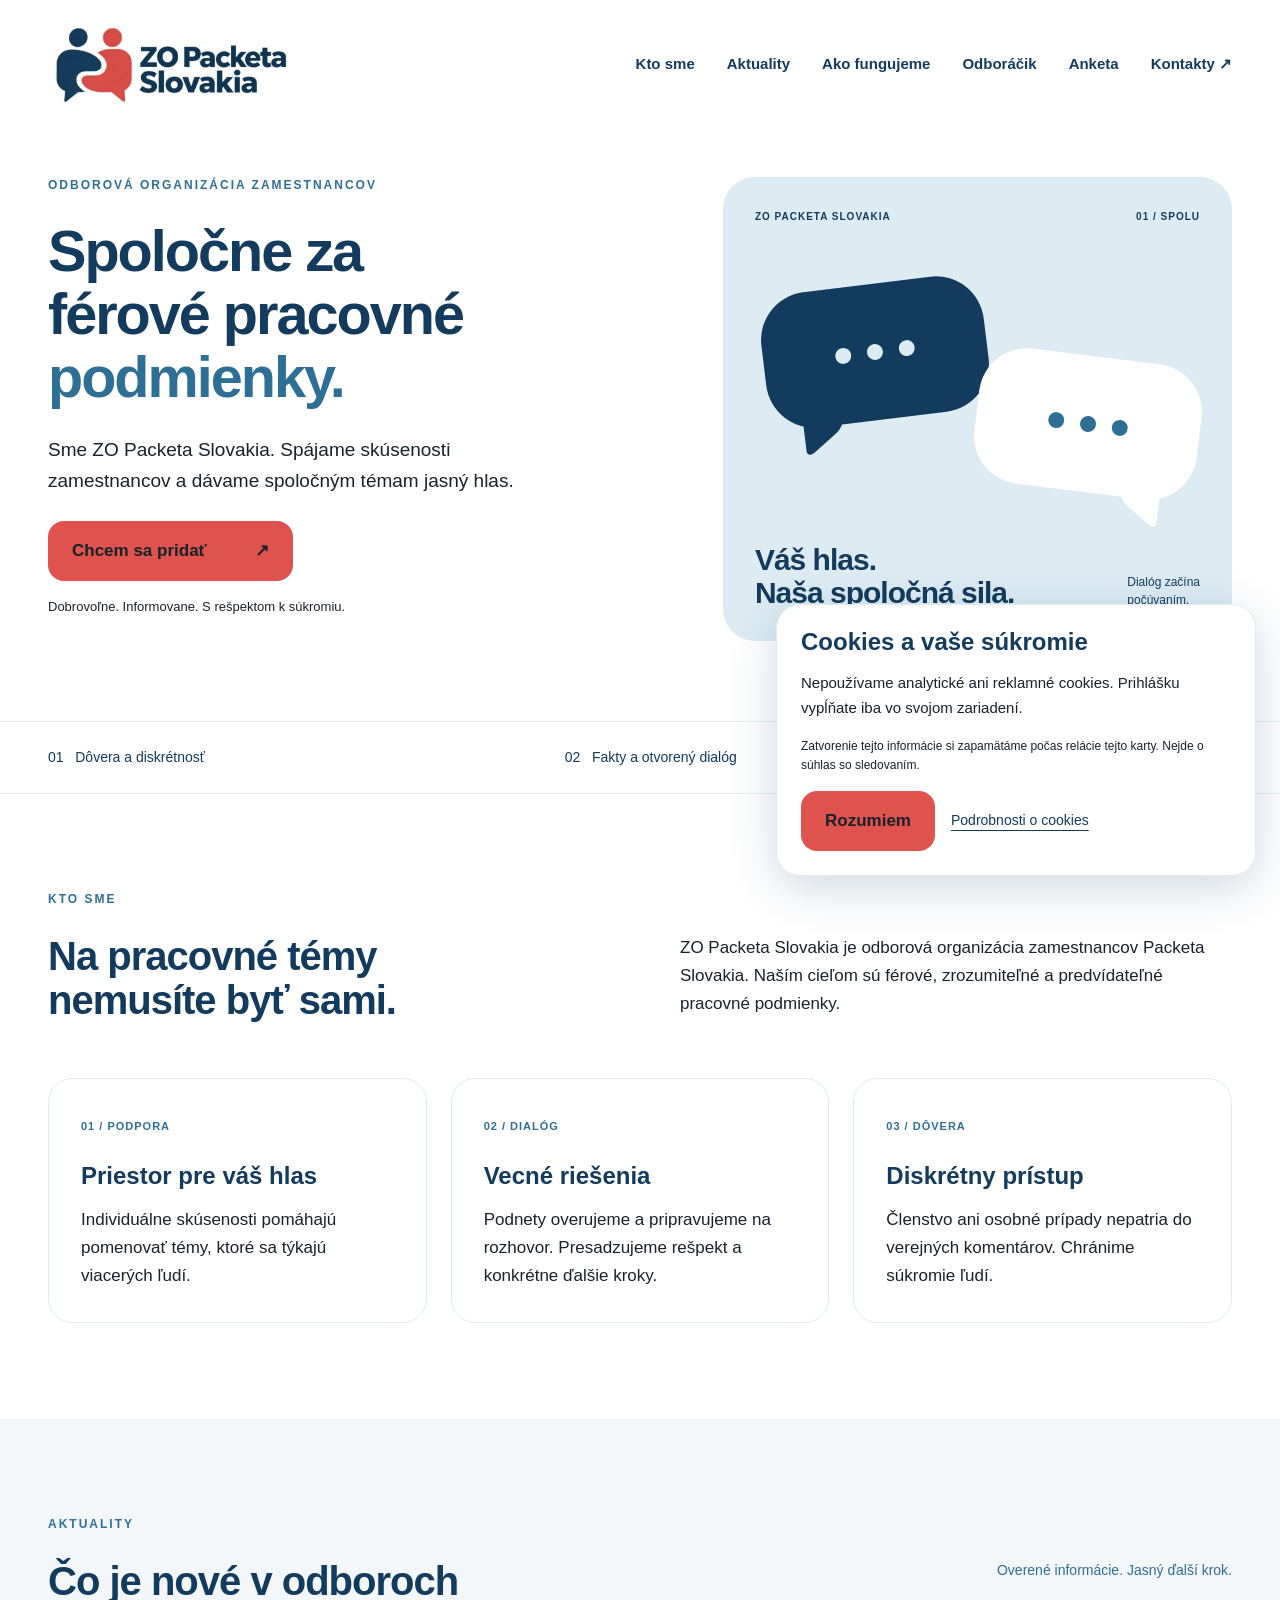
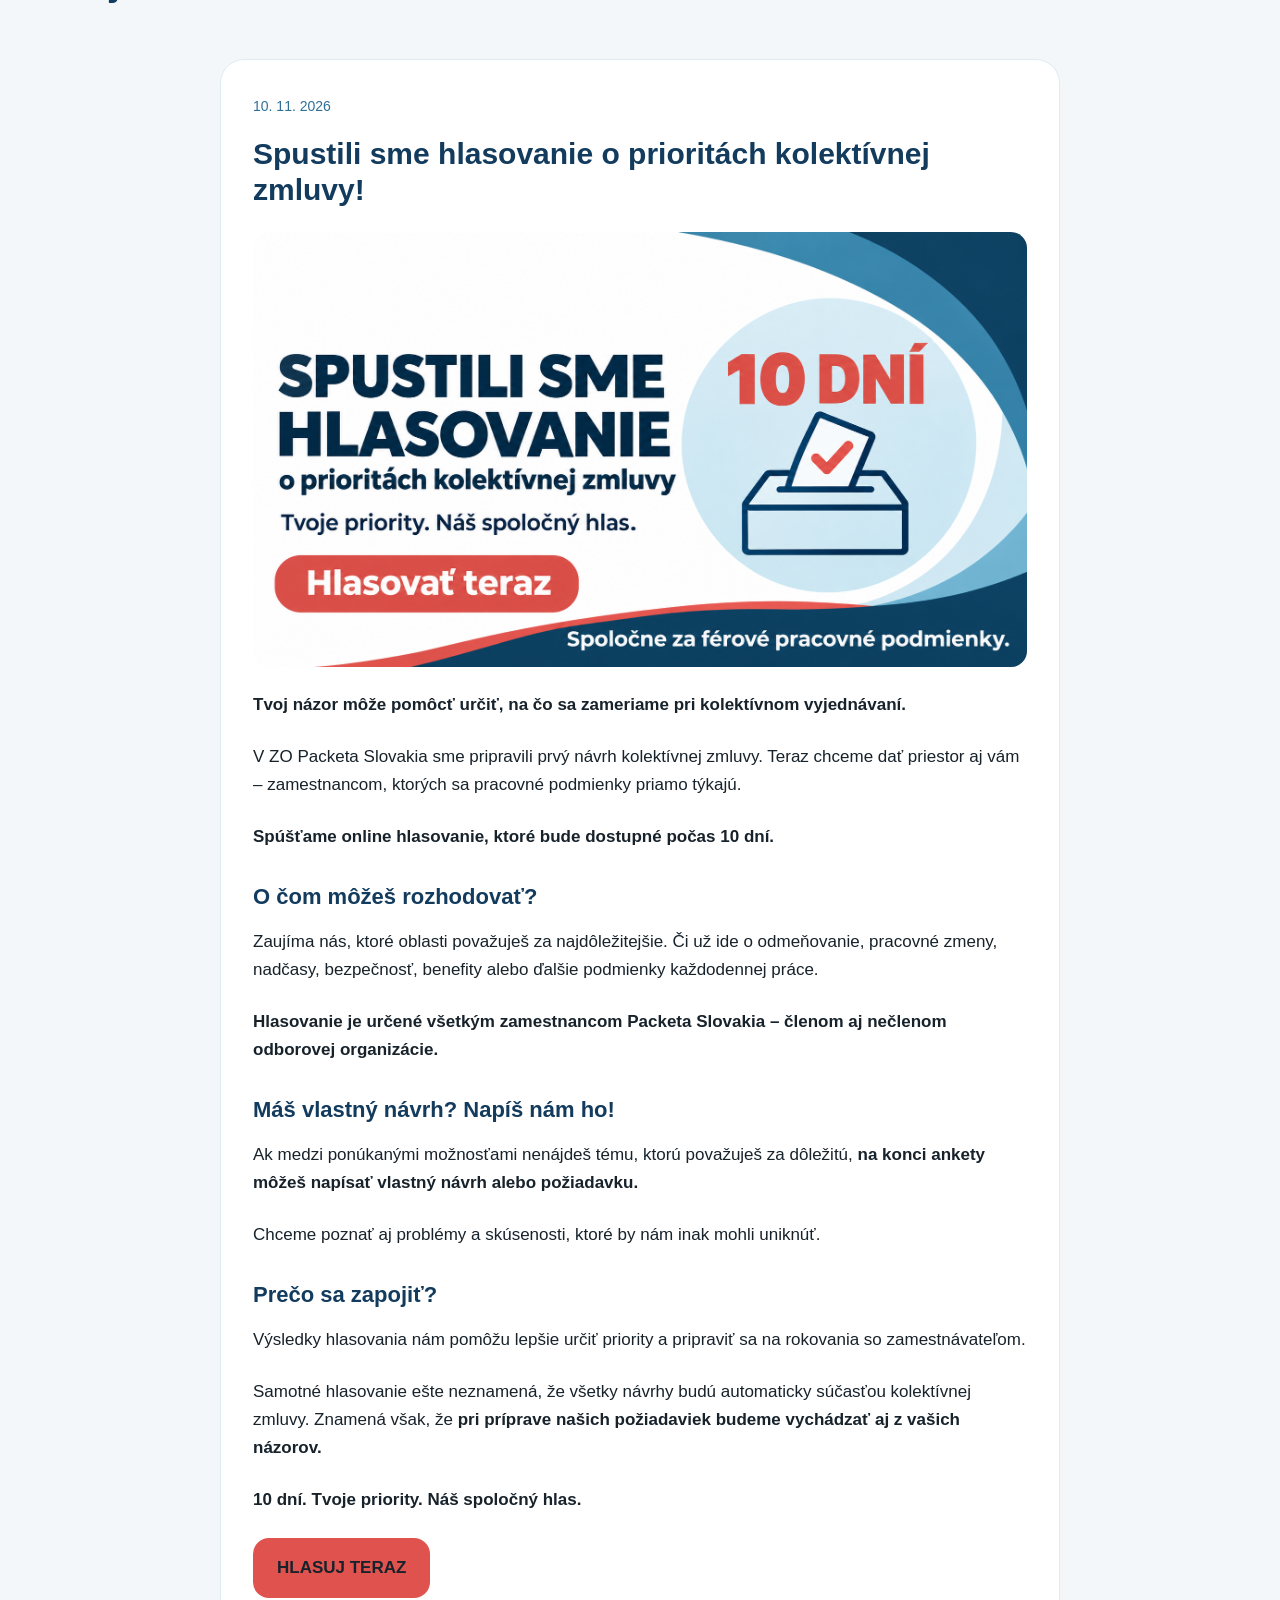
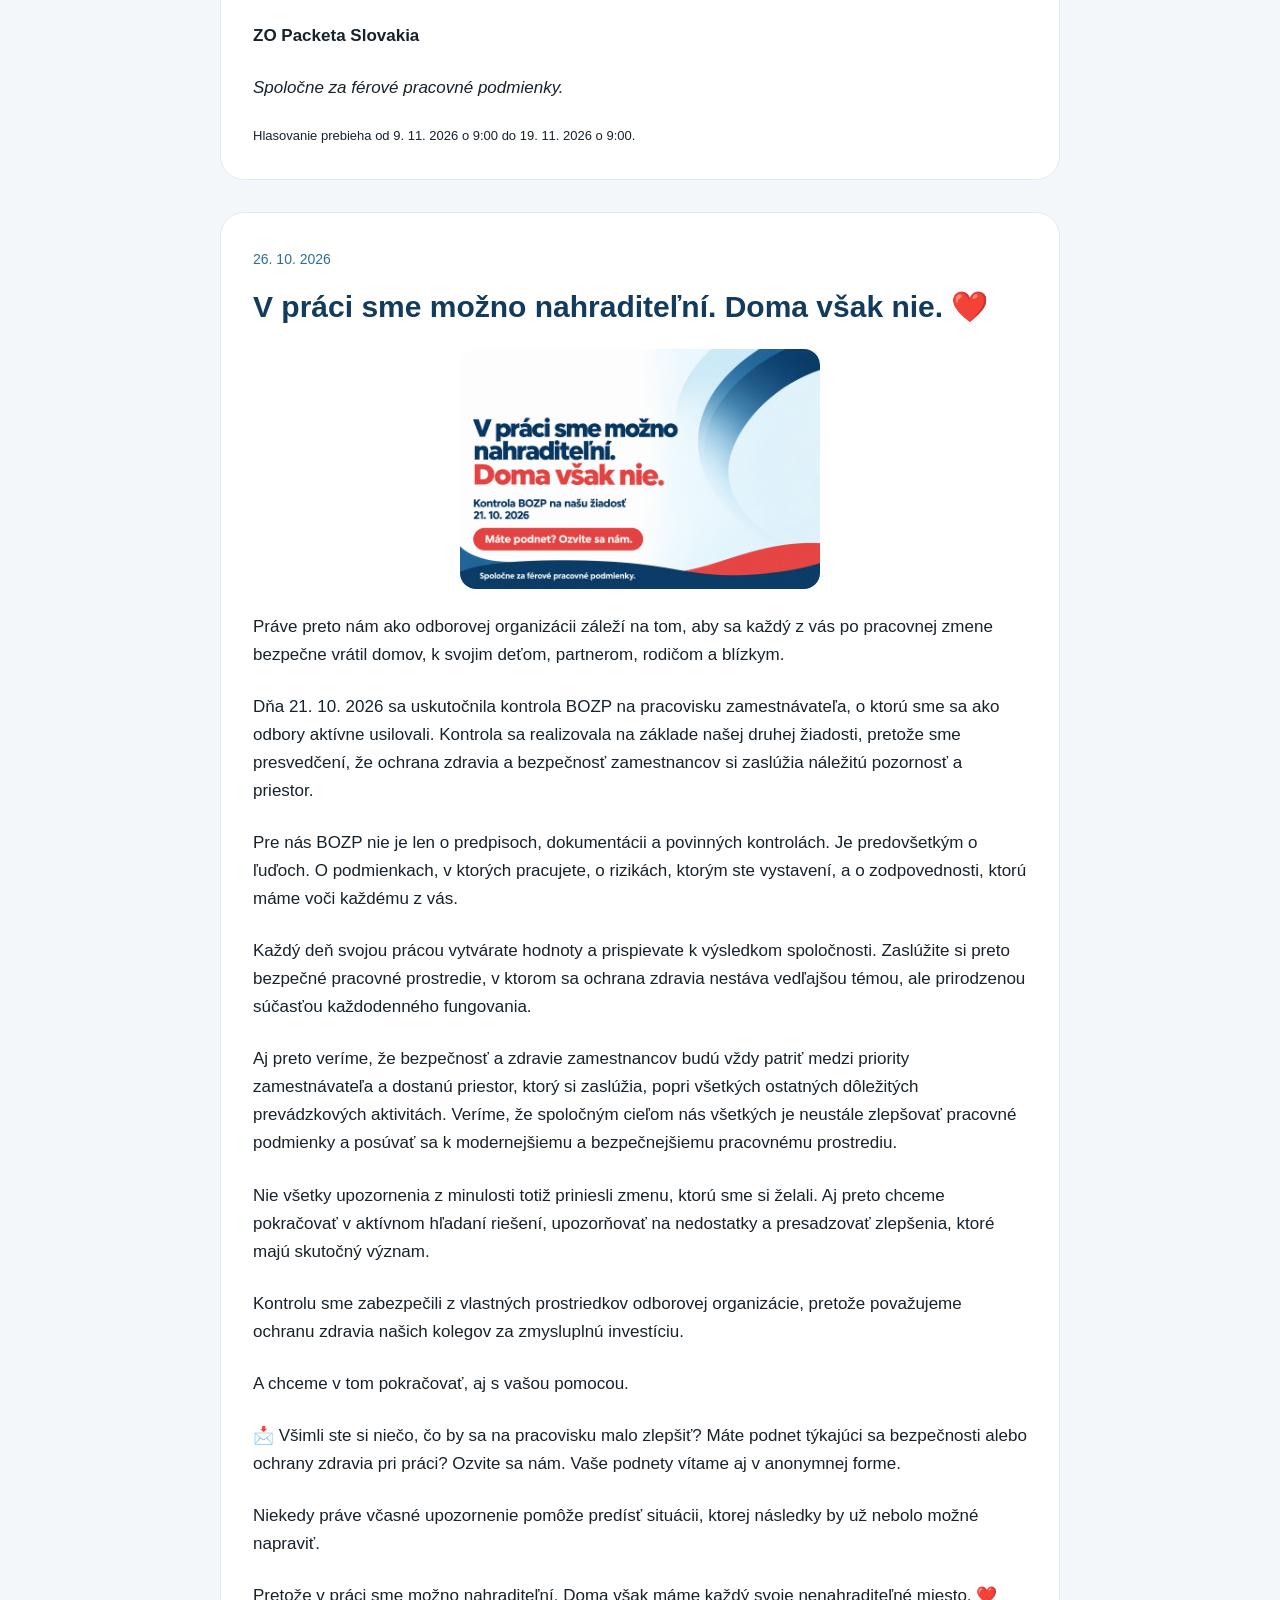
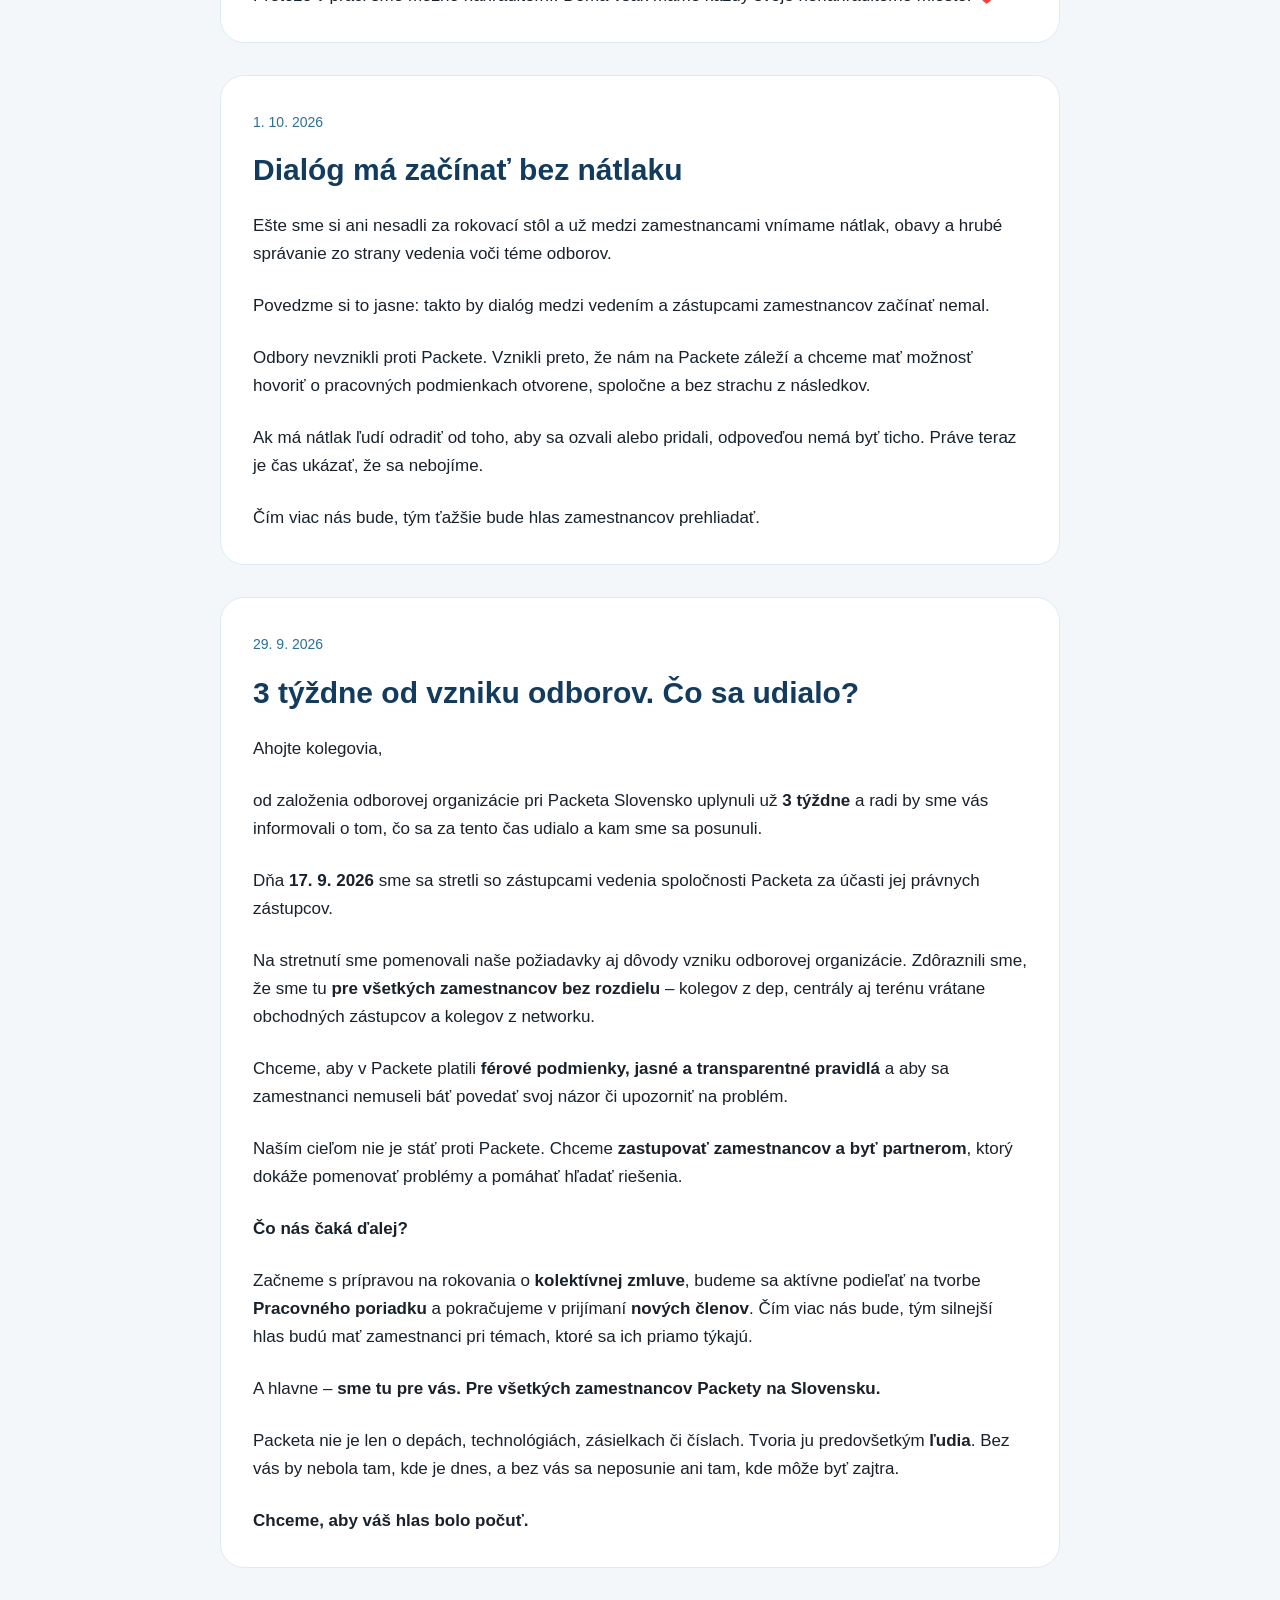
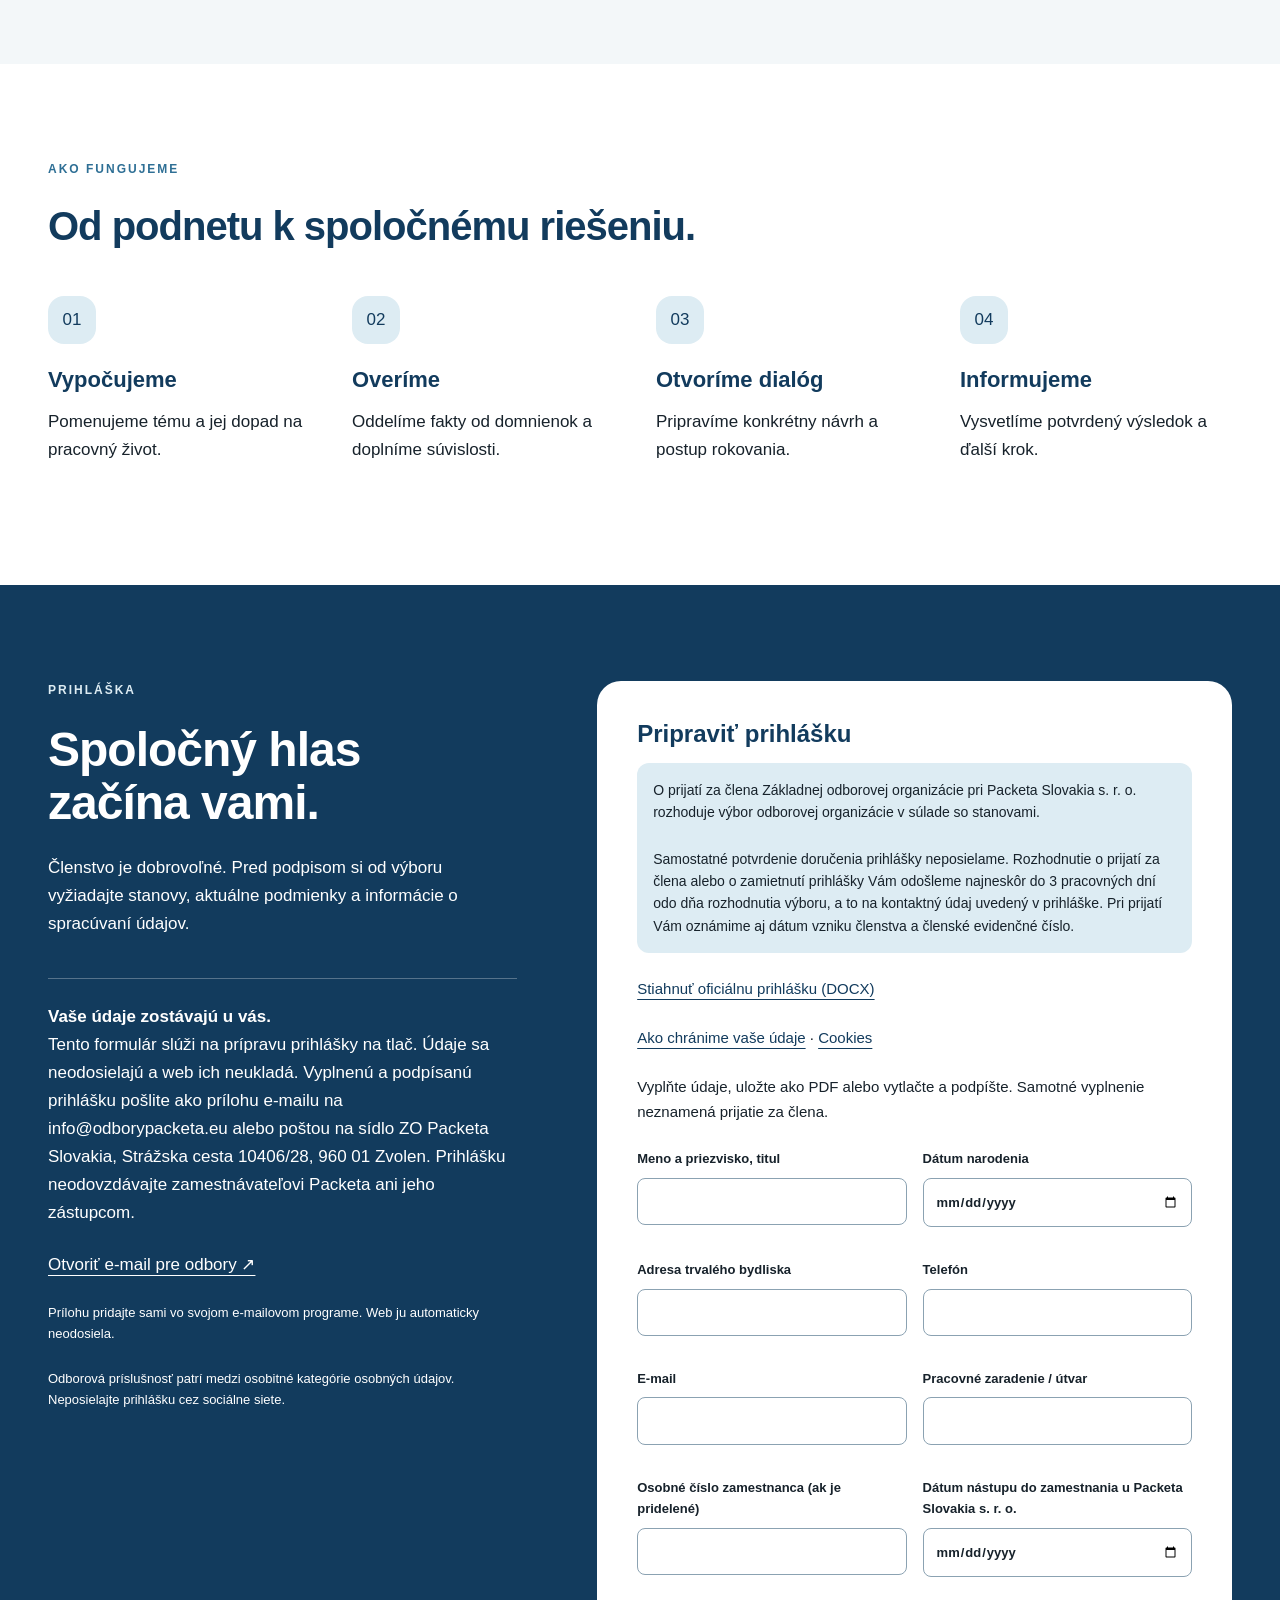
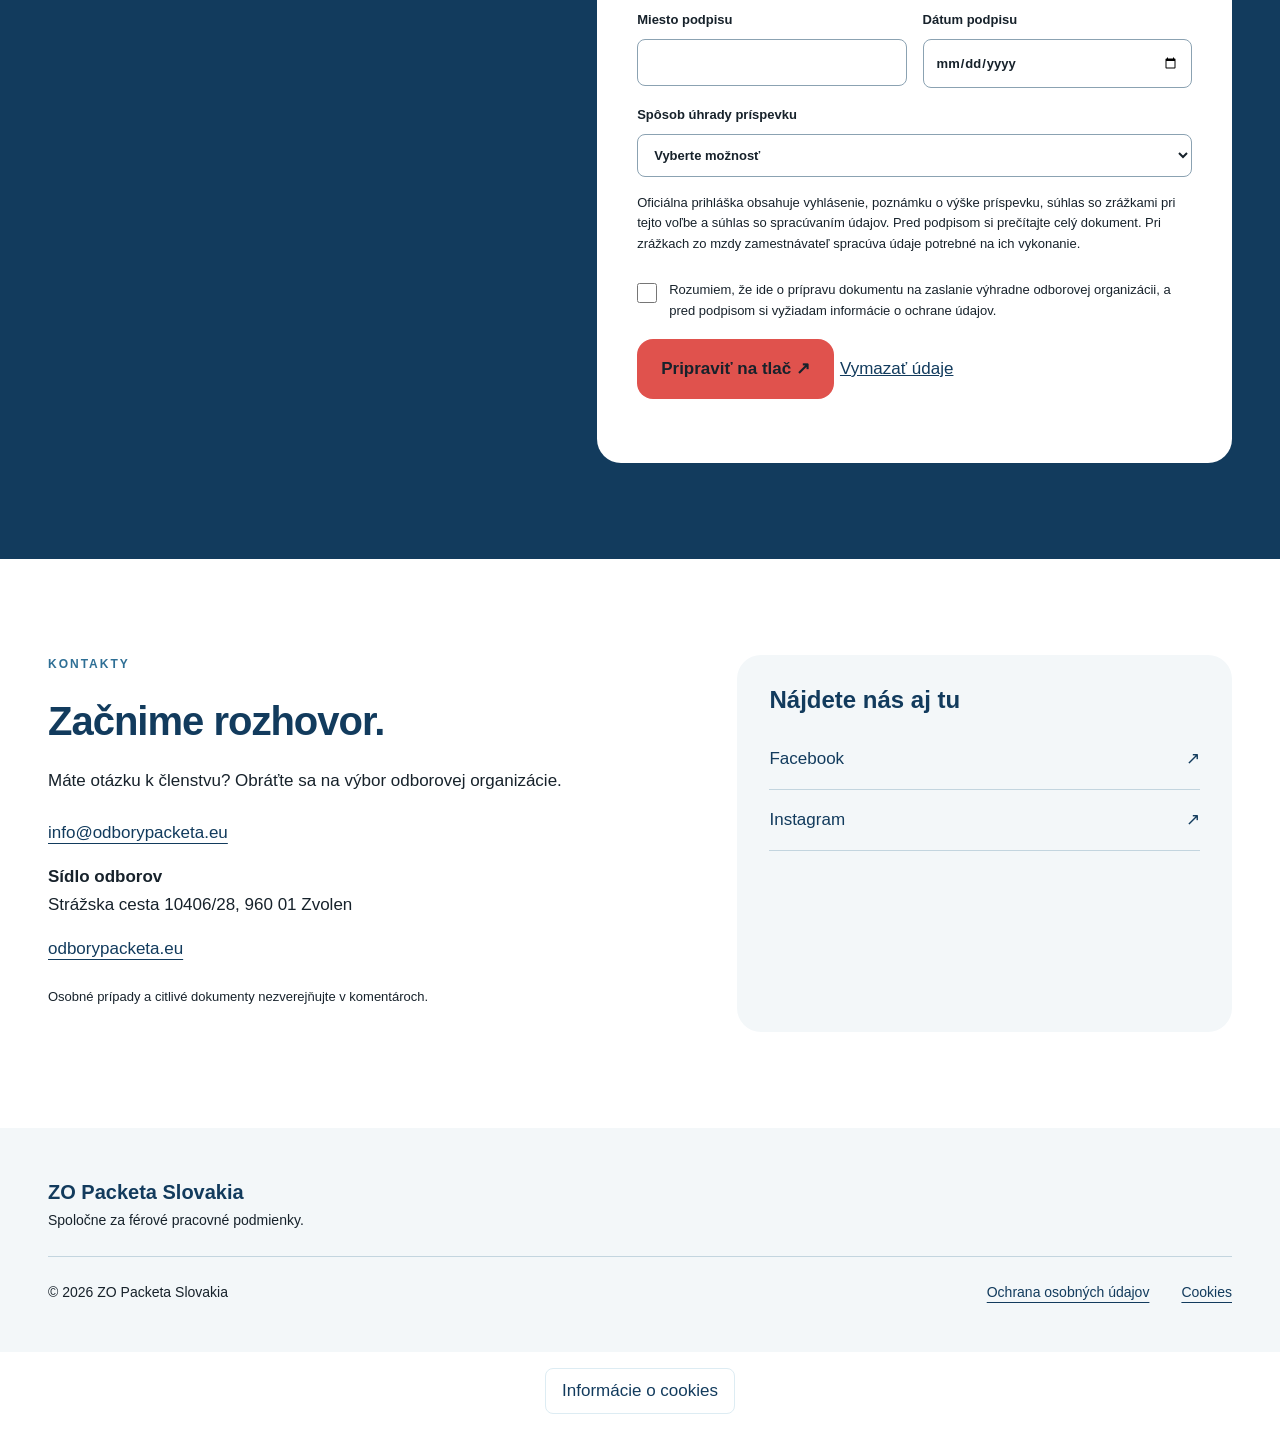
==== commit 2f72097b: "Add collective agreement priorities voting news and original artwork" ====
--- a/index.html
+++ b/index.html
@@ -1,21 +1 @@
-<!doctype html><html lang="sk"><head><meta charset="utf-8"><meta name="viewport" content="width=device-width,initial-scale=1"><title>ZO Packeta Slovakia — Spoločne za férové pracovné podmienky</title><meta name="description" content="Odborová organizácia zamestnancov Packeta Slovakia. Spoločný hlas, vecný dialóg a diskrétny prístup."><meta name="google-site-verification" content="XMaalvQGqDhDXZqg3ZkwtE0-DqF9-hSWX8yILWo6vz8" /><link rel="canonical" href="https://www.odborypacketa.eu/"><meta name="referrer" content="no-referrer"><link rel="stylesheet" href="style.css"><script src="app.js" defer></script><script src="cookies.js" defer></script></head><body><a class="skip" href="#obsah">Preskočiť na obsah</a><header class="wrap"><a href="#" aria-label="ZO Packeta Slovakia — úvod"><img class="logo" src="logo.png" alt="ZO Packeta Slovakia"></a><button class="menu" aria-expanded="false" aria-controls="nav">Menu ☰</button><nav id="nav"><a href="#kto-sme">Kto sme</a><a href="#aktuality">Aktuality</a><a href="#ako-fungujeme">Ako fungujeme</a><a href="odboracik/">Odboráčik</a><a href="hlasovania/">Anketa</a><a href="#kontakty">Kontakty ↗</a></nav></header><main id="obsah"><section class="hero wrap"><div><p class="eyebrow">ODBOROVÁ ORGANIZÁCIA ZAMESTNANCOV</p><h1>Spoločne za<br>férové pracovné<br><span>podmienky.</span></h1><p class="lead">Sme ZO Packeta Slovakia. Spájame skúsenosti zamestnancov a dávame spoločným témam jasný hlas.</p><a class="cta" href="#prihlaska">Chcem sa pridať <span>↗</span></a><p class="micro">Dobrovoľne. Informovane. S rešpektom k súkromiu.</p></div><div class="hero-art"><div class="art-top"><span>ZO PACKETA SLOVAKIA</span><span>01 / SPOLU</span></div><div class="dialogue" aria-hidden="true"><div class="bubble first"><i></i><i></i><i></i></div><div class="bubble second"><i></i><i></i><i></i></div></div><div class="art-bottom"><p>Váš hlas.<br>Naša spoločná sila.</p><span>Dialóg začína<br>počúvaním.</span></div></div></section><div class="principles"><div class="wrap"><span>01 &nbsp; Dôvera a diskrétnosť</span><span>02 &nbsp; Fakty a otvorený dialóg</span><span>03 &nbsp; Spoločný mandát</span></div></div><section id="kto-sme" class="wrap section"><div class="section-head"><p class="eyebrow">KTO SME</p><h2>Na pracovné témy<br>nemusíte byť sami.</h2><p>ZO Packeta Slovakia je odborová organizácia zamestnancov Packeta Slovakia. Naším cieľom sú férové, zrozumiteľné a predvídateľné pracovné podmienky.</p></div><div class="cards"><article><span class="number">01 / PODPORA</span><h3>Priestor pre váš hlas</h3><p>Individuálne skúsenosti pomáhajú pomenovať témy, ktoré sa týkajú viacerých ľudí.</p></article><article><span class="number">02 / DIALÓG</span><h3>Vecné riešenia</h3><p>Podnety overujeme a pripravujeme na rozhovor. Presadzujeme rešpekt a konkrétne ďalšie kroky.</p></article><article><span class="number">03 / DÔVERA</span><h3>Diskrétny prístup</h3><p>Členstvo ani osobné prípady nepatria do verejných komentárov. Chránime súkromie ľudí.</p></article></div></section><section id="aktuality" class="news-section"><div class="wrap section"><div class="row"><div><p class="eyebrow">AKTUALITY</p><h2>Čo je nové v odboroch</h2></div><span class="quiet">Overené informácie. Jasný ďalší krok.</span></div><div id="news"><article class="news-article" id="bozp-2026-10-21"><time datetime="2026-10-26">26. 10. 2026</time><h3>V práci sme možno nahraditeľní. Doma však nie. ❤️</h3><a href="content/images/bozp-2026-10-21.png" aria-label="Otvoriť pôvodnú grafiku v plnej veľkosti"><img src="content/images/bozp-2026-10-21.png" width="1536" height="1024" loading="lazy" style="display:block;width:min(100%,360px);height:auto;margin:24px auto;border-radius:16px" alt="V práci sme možno nahraditeľní. Doma však nie. Kontrola BOZP na našu žiadosť 21. 10. 2026. Máte podnet? Ozvite sa nám."></a><p>Práve preto nám ako odborovej organizácii záleží na tom, aby sa každý z vás po pracovnej zmene bezpečne vrátil domov, k svojim deťom, partnerom, rodičom a blízkym.</p><p>Dňa 21. 10. 2026 sa uskutočnila kontrola BOZP na pracovisku zamestnávateľa, o ktorú sme sa ako odbory aktívne usilovali. Kontrola sa realizovala na základe našej druhej žiadosti, pretože sme presvedčení, že ochrana zdravia a bezpečnosť zamestnancov si zaslúžia náležitú pozornosť a priestor.</p><p>Pre nás BOZP nie je len o predpisoch, dokumentácii a povinných kontrolách. Je predovšetkým o ľuďoch. O podmienkach, v ktorých pracujete, o rizikách, ktorým ste vystavení, a o zodpovednosti, ktorú máme voči každému z vás.</p><p>Každý deň svojou prácou vytvárate hodnoty a prispievate k výsledkom spoločnosti. Zaslúžite si preto bezpečné pracovné prostredie, v ktorom sa ochrana zdravia nestáva vedľajšou témou, ale prirodzenou súčasťou každodenného fungovania.</p><p>Aj preto veríme, že bezpečnosť a zdravie zamestnancov budú vždy patriť medzi priority zamestnávateľa a dostanú priestor, ktorý si zaslúžia,  popri všetkých ostatných dôležitých prevádzkových aktivitách. Veríme, že spoločným cieľom nás všetkých je neustále zlepšovať pracovné podmienky a posúvať sa k modernejšiemu a bezpečnejšiemu pracovnému prostrediu.</p><p>Nie všetky upozornenia z minulosti totiž priniesli zmenu, ktorú sme si želali. Aj preto chceme pokračovať v aktívnom hľadaní riešení, upozorňovať na nedostatky a presadzovať zlepšenia, ktoré majú skutočný význam.</p><p>Kontrolu sme zabezpečili z vlastných prostriedkov odborovej organizácie, pretože považujeme ochranu zdravia našich kolegov za zmysluplnú investíciu.</p><p>A chceme v tom pokračovať, aj s vašou pomocou.</p><p>📩 Všimli ste si niečo, čo by sa na pracovisku malo zlepšiť? Máte podnet týkajúci sa bezpečnosti alebo ochrany zdravia pri práci? Ozvite sa nám. Vaše podnety vítame aj v anonymnej forme.</p><p>Niekedy práve včasné upozornenie pomôže predísť situácii, ktorej následky by už nebolo možné napraviť.</p><p>Pretože v práci sme možno nahraditeľní. Doma však máme každý svoje nenahraditeľné miesto. ❤️</p></article><article class="news-article" id="zoznamte-sa-s-odboracikom"><time datetime="2026-10-09">9. 10. 2026</time>
-<h2 style="font-size:30px;line-height:1.2;margin:16px 0 24px">ZOZNÁMTE SA S ODBORÁČIKOM! 💬</h2>
-<h3 style="font-size:24px">Tvoj nový pomocník vo svete odborov.</h3>
-<img src="Odboracik_animovany_512.svg" width="512" height="512" style="display:block;width:min(100%,360px);height:auto;margin:24px auto;border-radius:16px" alt="Animovaný Odboráčik — modro-červený pomocník ZO Packeta Slovakia máva, mrká a pohupuje sa pri rečovej bubline.">
-<p><strong>Máš otázku o odboroch? Nevieš, na čo máš nárok? Alebo chceš vedieť, ako ti vieme pomôcť?</strong></p>
-<p>Už nemusíš čakať na odpoveď.</p>
-<p>V ZO Packeta Slovakia sme vytvorili <strong>ODBORÁČIKA – nášho nového AI chatbota</strong>, ktorý ti pomôže rýchlo a jednoducho získať odpovede na otázky týkajúce sa odborov a pracovných podmienok.</p>
-<p><strong>Prečo sme ho vytvorili?</strong></p>
-<p>Pretože veríme, že každý zamestnanec má mať jednoduchý prístup k informáciám. Bez zbytočného hľadania, čakania či obáv opýtať sa.</p>
-<p>S Odboráčikom môžeš:</p>
-<ul>
-<li>Zistiť, ako fungujú odbory a čo prináša členstvo.</li>
-<li>Zorientovať sa v základných otázkach pracovného práva.</li>
-<li>Získať informácie o ZO Packeta Slovakia.</li>
-<li>Zistiť, ako nás kontaktovať alebo nám poslať podnet.</li>
-</ul>
-<p><strong>A to najlepšie? Odboráčik je tu pre teba 24 hodín denne, 7 dní v týždni.</strong></p>
-<p>Nemá nahradiť osobnú komunikáciu ani právne poradenstvo. Je však <strong>najjednoduchšou cestou, ako začať riešiť svoje otázky s odbormi.</strong> Pri individuálnych problémoch ťa nasmeruje na priamy kontakt s nami.</p>
-<p><strong>Silné odbory začínajú informovanými zamestnancami.</strong></p>
-<p>👉 <strong><a href="odboracik/">Vyskúšaj Odboráčika a pýtaj sa na to, čo ťa zaujíma.</a></strong></p>
-</article><article class="news-article"><time datetime="2026-10-01">1. 10. 2026</time><h3>Dialóg má začínať bez nátlaku</h3><p>Ešte sme si ani nesadli za rokovací stôl a už medzi zamestnancami vnímame nátlak, obavy a hrubé správanie zo strany vedenia voči téme odborov.</p><p>Povedzme si to jasne: takto by dialóg medzi vedením a zástupcami zamestnancov začínať nemal.</p><p>Odbory nevznikli proti Packete. Vznikli preto, že nám na Packete záleží a chceme mať možnosť hovoriť o pracovných podmienkach otvorene, spoločne a bez strachu z následkov.</p><p>Ak má nátlak ľudí odradiť od toho, aby sa ozvali alebo pridali, odpoveďou nemá byť ticho. Práve teraz je čas ukázať, že sa nebojíme.</p><p>Čím viac nás bude, tým ťažšie bude hlas zamestnancov prehliadať.</p></article><article class="news-article"><time datetime="2026-09-29">29. 9. 2026</time><h3>3 týždne od vzniku odborov. Čo sa udialo?</h3><p>Ahojte kolegovia,</p><p>od založenia odborovej organizácie pri Packeta Slovensko uplynuli už <strong>3 týždne</strong> a radi by sme vás informovali o tom, čo sa za tento čas udialo a kam sme sa posunuli.</p><p>Dňa <strong>17. 9. 2026</strong> sme sa stretli so zástupcami vedenia spoločnosti Packeta za účasti jej právnych zástupcov.</p><p>Na stretnutí sme pomenovali naše požiadavky aj dôvody vzniku odborovej organizácie. Zdôraznili sme, že sme tu <strong>pre všetkých zamestnancov bez rozdielu</strong> – kolegov z dep, centrály aj terénu vrátane obchodných zástupcov a kolegov z networku.</p><p>Chceme, aby v Packete platili <strong>férové podmienky, jasné a transparentné pravidlá</strong> a aby sa zamestnanci nemuseli báť povedať svoj názor či upozorniť na problém.</p><p>Naším cieľom nie je stáť proti Packete. Chceme <strong>zastupovať zamestnancov a byť partnerom</strong>, ktorý dokáže pomenovať problémy a pomáhať hľadať riešenia.</p><p><strong>Čo nás čaká ďalej?</strong></p><p>Začneme s prípravou na rokovania o <strong>kolektívnej zmluve</strong>, budeme sa aktívne podieľať na tvorbe <strong>Pracovného poriadku</strong> a pokračujeme v prijímaní <strong>nových členov</strong>. Čím viac nás bude, tým silnejší hlas budú mať zamestnanci pri témach, ktoré sa ich priamo týkajú.</p><p>A hlavne – <strong>sme tu pre vás. Pre všetkých zamestnancov Packety na Slovensku.</strong></p><p>Packeta nie je len o depách, technológiách, zásielkach či číslach. Tvoria ju predovšetkým <strong>ľudia</strong>. Bez vás by nebola tam, kde je dnes, a bez vás sa neposunie ani tam, kde môže byť zajtra.</p><p><strong>Chceme, aby váš hlas bolo počuť.</strong></p></article></div></div></section><section id="ako-fungujeme" class="wrap section"><p class="eyebrow">AKO FUNGUJEME</p><h2>Od podnetu k spoločnému riešeniu.</h2><div class="steps"><article><span>01</span><h3>Vypočujeme</h3><p>Pomenujeme tému a jej dopad na pracovný život.</p></article><article><span>02</span><h3>Overíme</h3><p>Oddelíme fakty od domnienok a doplníme súvislosti.</p></article><article><span>03</span><h3>Otvoríme dialóg</h3><p>Pripravíme konkrétny návrh a postup rokovania.</p></article><article><span>04</span><h3>Informujeme</h3><p>Vysvetlíme potvrdený výsledok a ďalší krok.</p></article></div></section><section id="prihlaska" class="join"><div class="wrap section join-grid"><div><p class="eyebrow">PRIHLÁŠKA</p><h2>Spoločný hlas<br>začína vami.</h2><p>Členstvo je dobrovoľné. Pred podpisom si od výboru vyžiadajte stanovy, aktuálne podmienky a informácie o spracúvaní údajov.</p><div class="privacy-note"><strong>Vaše údaje zostávajú u vás.</strong><p>Tento formulár slúži na prípravu prihlášky na tlač. Údaje sa neodosielajú a web ich neukladá. Vyplnenú a podpísanú prihlášku pošlite ako prílohu e-mailu na info@odborypacketa.eu alebo poštou na sídlo ZO Packeta Slovakia, Strážska cesta 10406/28, 960 01 Zvolen. Prihlášku neodovzdávajte zamestnávateľovi Packeta ani jeho zástupcom.</p></div><p><a class="email-link" href="mailto:info@odborypacketa.eu">Otvoriť e-mail pre odbory ↗</a></p><p class="micro">Prílohu pridajte sami vo svojom e-mailovom programe. Web ju automaticky neodosiela.</p><p class="micro">Odborová príslušnosť patrí medzi osobitné kategórie osobných údajov. Neposielajte prihlášku cez sociálne siete.</p></div><div class="form-card"><h3>Pripraviť prihlášku</h3><div class="application-process"><p>O prijatí za člena Základnej odborovej organizácie pri Packeta Slovakia s. r. o. rozhoduje výbor odborovej organizácie v súlade so stanovami.</p><p>Samostatné potvrdenie doručenia prihlášky neposielame. Rozhodnutie o prijatí za člena alebo o zamietnutí prihlášky Vám odošleme najneskôr do 3 pracovných dní odo dňa rozhodnutia výboru, a to na kontaktný údaj uvedený v prihláške. Pri prijatí Vám oznámime aj dátum vzniku členstva a členské evidenčné číslo.</p></div><p><a href="prihlaska.docx" download>Stiahnuť oficiálnu prihlášku (DOCX)</a></p><p><a href="sukromie.html">Ako chránime vaše údaje</a> · <a href="cookies.html">Cookies</a></p><p>Vyplňte údaje, uložte ako PDF alebo vytlačte a podpíšte. Samotné vyplnenie neznamená prijatie za člena.</p><form id="application" autocomplete="off"><fieldset id="application-fields" disabled><div class="fields"><label>Meno a priezvisko, titul<input name="Meno a priezvisko, titul" type="text" maxlength="160" required></label><label>Dátum narodenia<input name="Dátum narodenia" type="date" maxlength="160" required></label><label>Adresa trvalého bydliska<input name="Adresa trvalého bydliska" type="text" maxlength="160" required></label><label>Telefón<input name="Telefón" type="tel" maxlength="160" ></label><label>E-mail<input name="E-mail" type="email" maxlength="160" ></label><label>Pracovné zaradenie / útvar<input name="Pracovné zaradenie / útvar" type="text" maxlength="160" required></label><label>Osobné číslo zamestnanca (ak je pridelené)<input name="Osobné číslo zamestnanca (ak je pridelené)" type="text" maxlength="160" ></label><label>Dátum nástupu do zamestnania u Packeta Slovakia s. r. o.<input name="Dátum nástupu do zamestnania u Packeta Slovakia s. r. o." type="date" maxlength="160" ></label><label>Miesto podpisu<input name="Miesto podpisu" type="text" maxlength="160" ></label><label>Dátum podpisu<input name="Dátum podpisu" type="date" maxlength="160" ></label></div><label>Spôsob úhrady príspevku<select name="Spôsob úhrady"><option value="">Vyberte možnosť</option><option>Bankovým prevodom</option><option>Zrážkou zo mzdy</option></select></label><p class="micro">Oficiálna prihláška obsahuje vyhlásenie, poznámku o výške príspevku, súhlas so zrážkami pri tejto voľbe a súhlas so spracúvaním údajov. Pred podpisom si prečítajte celý dokument. Pri zrážkach zo mzdy zamestnávateľ spracúva údaje potrebné na ich vykonanie.</p><label class="check"><input type="checkbox" required> Rozumiem, že ide o prípravu dokumentu na zaslanie výhradne odborovej organizácii, a pred podpisom si vyžiadam informácie o ochrane údajov.</label><button class="primary" type="submit">Pripraviť na tlač ↗</button><button type="reset" class="text-button">Vymazať údaje</button><p role="status" id="form-status"></p></fieldset><noscript>Na lokálnu prípravu prihlášky je potrebný JavaScript. Kontaktujte výbor pre papierovú verziu.</noscript></form></div></div></section><section id="kontakty" class="wrap section"><div class="contact-grid"><div><p class="eyebrow">KONTAKTY</p><h2>Začnime rozhovor.</h2><p>Máte otázku k členstvu? Obráťte sa na výbor odborovej organizácie.</p><div id="contact"><a href="mailto:info@odborypacketa.eu">info@odborypacketa.eu</a><address class="contact-address"><strong>Sídlo odborov</strong><br>Strážska cesta 10406/28, 960 01 Zvolen</address><p><a href="https://odborypacketa.eu/">odborypacketa.eu</a></p></div><p class="micro">Osobné prípady a citlivé dokumenty nezverejňujte v komentároch.</p></div><div class="social"><h3>Nájdete nás aj tu</h3><a href="https://www.facebook.com/ZOPacketaSlovakia" target="_blank" rel="noopener noreferrer">Facebook <span>↗</span></a><a href="https://www.instagram.com/zo_packeta_slovakia/" target="_blank" rel="noopener noreferrer">Instagram <span>↗</span></a></div></div></section></main><footer><div class="wrap"><strong>ZO Packeta Slovakia</strong><p>Spoločne za férové pracovné podmienky.</p><div class="footer-row"><span>© 2026 ZO Packeta Slovakia</span><a href="sukromie.html">Ochrana osobných údajov</a><a href="cookies.html">Cookies</a></div></div></footer><section id="print-area"></section><button class="cookie-reopen" type="button" hidden>Informácie o cookies</button></body></html>
+<!doctype html><html lang="sk"><head><meta charset="utf-8"><meta name="viewport" content="width=device-width,initial-scale=1"><title>ZO Packeta Slovakia — Spoločne za férové pracovné podmienky</title><meta name="description" content="Odborová organizácia zamestnancov Packeta Slovakia. Spoločný hlas, vecný dialóg a diskrétny prístup."><meta name="google-site-verification" content="XMaalvQGqDhDXZqg3ZkwtE0-DqF9-hSWX8yILWo6vz8" /><link rel="canonical" href="https://www.odborypacketa.eu/"><meta name="referrer" content="no-referrer"><link rel="stylesheet" href="style.css"><script src="app.js" defer></script><script src="cookies.js" defer></script></head><body><a class="skip" href="#obsah">Preskočiť na obsah</a><header class="wrap"><a href="#" aria-label="ZO Packeta Slovakia — úvod"><img class="logo" src="logo.png" alt="ZO Packeta Slovakia"></a><button class="menu" aria-expanded="false" aria-controls="nav">Menu ☰</button><nav id="nav"><a href="#kto-sme">Kto sme</a><a href="#aktuality">Aktuality</a><a href="#ako-fungujeme">Ako fungujeme</a><a href="odboracik/">Odboráčik</a><a href="hlasovania/">Anketa</a><a href="#kontakty">Kontakty ↗</a></nav></header><main id="obsah"><section class="hero wrap"><div><p class="eyebrow">ODBOROVÁ ORGANIZÁCIA ZAMESTNANCOV</p><h1>Spoločne za<br>férové pracovné<br><span>podmienky.</span></h1><p class="lead">Sme ZO Packeta Slovakia. Spájame skúsenosti zamestnancov a dávame spoločným témam jasný hlas.</p><a class="cta" href="#prihlaska">Chcem sa pridať <span>↗</span></a><p class="micro">Dobrovoľne. Informovane. S rešpektom k súkromiu.</p></div><div class="hero-art"><div class="art-top"><span>ZO PACKETA SLOVAKIA</span><span>01 / SPOLU</span></div><div class="dialogue" aria-hidden="true"><div class="bubble first"><i></i><i></i><i></i></div><div class="bubble second"><i></i><i></i><i></i></div></div><div class="art-bottom"><p>Váš hlas.<br>Naša spoločná sila.</p><span>Dialóg začína<br>počúvaním.</span></div></div></section><div class="principles"><div class="wrap"><span>01 &nbsp; Dôvera a diskrétnosť</span><span>02 &nbsp; Fakty a otvorený dialóg</span><span>03 &nbsp; Spoločný mandát</span></div></div><section id="kto-sme" class="wrap section"><div class="section-head"><p class="eyebrow">KTO SME</p><h2>Na pracovné témy<br>nemusíte byť sami.</h2><p>ZO Packeta Slovakia je odborová organizácia zamestnancov Packeta Slovakia. Naším cieľom sú férové, zrozumiteľné a predvídateľné pracovné podmienky.</p></div><div class="cards"><article><span class="number">01 / PODPORA</span><h3>Priestor pre váš hlas</h3><p>Individuálne skúsenosti pomáhajú pomenovať témy, ktoré sa týkajú viacerých ľudí.</p></article><article><span class="number">02 / DIALÓG</span><h3>Vecné riešenia</h3><p>Podnety overujeme a pripravujeme na rozhovor. Presadzujeme rešpekt a konkrétne ďalšie kroky.</p></article><article><span class="number">03 / DÔVERA</span><h3>Diskrétny prístup</h3><p>Členstvo ani osobné prípady nepatria do verejných komentárov. Chránime súkromie ľudí.</p></article></div></section><section id="aktuality" class="news-section"><div class="wrap section"><div class="row"><div><p class="eyebrow">AKTUALITY</p><h2>Čo je nové v odboroch</h2></div><span class="quiet">Overené informácie. Jasný ďalší krok.</span></div><div id="news"><article class="news-article" id="hlasovanie-priority-kolektivnej-zmluvy"><time datetime="2026-11-10">10. 11. 2026</time><h3>Spustili sme hlasovanie o prioritách kolektívnej zmluvy!</h3><a href="content/images/hlasovanie-priority-2026-11-10.png" aria-label="Otvoriť pôvodnú grafiku v plnej veľkosti"><img class="news-image" src="content/images/hlasovanie-priority-2026-11-10.png" width="1672" height="941" loading="lazy" alt="Spustili sme hlasovanie o prioritách kolektívnej zmluvy. 10 dní. Tvoje priority. Náš spoločný hlas."></a><p><strong>Tvoj názor môže pomôcť určiť, na čo sa zameriame pri kolektívnom vyjednávaní.</strong></p><p>V ZO Packeta Slovakia sme pripravili prvý návrh kolektívnej zmluvy. Teraz chceme dať priestor aj vám – zamestnancom, ktorých sa pracovné podmienky priamo týkajú.</p><p><strong>Spúšťame online hlasovanie, ktoré bude dostupné počas 10 dní.</strong></p><h4>O čom môžeš rozhodovať?</h4><p>Zaujíma nás, ktoré oblasti považuješ za najdôležitejšie. Či už ide o odmeňovanie, pracovné zmeny, nadčasy, bezpečnosť, benefity alebo ďalšie podmienky každodennej práce.</p><p><strong>Hlasovanie je určené všetkým zamestnancom Packeta Slovakia – členom aj nečlenom odborovej organizácie.</strong></p><h4>Máš vlastný návrh? Napíš nám ho!</h4><p>Ak medzi ponúkanými možnosťami nenájdeš tému, ktorú považuješ za dôležitú, <strong>na konci ankety môžeš napísať vlastný návrh alebo požiadavku.</strong></p><p>Chceme poznať aj problémy a skúsenosti, ktoré by nám inak mohli uniknúť.</p><h4>Prečo sa zapojiť?</h4><p>Výsledky hlasovania nám pomôžu lepšie určiť priority a pripraviť sa na rokovania so zamestnávateľom.</p><p>Samotné hlasovanie ešte neznamená, že všetky návrhy budú automaticky súčasťou kolektívnej zmluvy. Znamená však, že <strong>pri príprave našich požiadaviek budeme vychádzať aj z vašich názorov.</strong></p><p><strong>10 dní. Tvoje priority. Náš spoločný hlas.</strong></p><p><a class="cta" href="/hlasovania/">HLASUJ TERAZ</a></p><p><strong>ZO Packeta Slovakia</strong></p><p><em>Spoločne za férové pracovné podmienky.</em></p><p class="micro">Hlasovanie prebieha od 9. 11. 2026 o 9:00 do 19. 11. 2026 o 9:00.</p></article><article class="news-article" id="bozp-2026-10-21"><time datetime="2026-10-26">26. 10. 2026</time><h3>V práci sme možno nahraditeľní. Doma však nie. ❤️</h3><a href="content/images/bozp-2026-10-21.png" aria-label="Otvoriť pôvodnú grafiku v plnej veľkosti"><img class="news-image" src="content/images/bozp-2026-10-21.png" width="1536" height="1024" loading="lazy" alt="V práci sme možno nahraditeľní. Doma však nie. Kontrola BOZP na našu žiadosť 21. 10. 2026. Máte podnet? Ozvite sa nám."></a><p>Práve preto nám ako odborovej organizácii záleží na tom, aby sa každý z vás po pracovnej zmene bezpečne vrátil domov, k svojim deťom, partnerom, rodičom a blízkym.</p><p>Dňa 21. 10. 2026 sa uskutočnila kontrola BOZP na pracovisku zamestnávateľa, o ktorú sme sa ako odbory aktívne usilovali. Kontrola sa realizovala na základe našej druhej žiadosti, pretože sme presvedčení, že ochrana zdravia a bezpečnosť zamestnancov si zaslúžia náležitú pozornosť a priestor.</p><p>Pre nás BOZP nie je len o predpisoch, dokumentácii a povinných kontrolách. Je predovšetkým o ľuďoch. O podmienkach, v ktorých pracujete, o rizikách, ktorým ste vystavení, a o zodpovednosti, ktorú máme voči každému z vás.</p><p>Každý deň svojou prácou vytvárate hodnoty a prispievate k výsledkom spoločnosti. Zaslúžite si preto bezpečné pracovné prostredie, v ktorom sa ochrana zdravia nestáva vedľajšou témou, ale prirodzenou súčasťou každodenného fungovania.</p><p>Aj preto veríme, že bezpečnosť a zdravie zamestnancov budú vždy patriť medzi priority zamestnávateľa a dostanú priestor, ktorý si zaslúžia,  popri všetkých ostatných dôležitých prevádzkových aktivitách. Veríme, že spoločným cieľom nás všetkých je neustále zlepšovať pracovné podmienky a posúvať sa k modernejšiemu a bezpečnejšiemu pracovnému prostrediu.</p><p>Nie všetky upozornenia z minulosti totiž priniesli zmenu, ktorú sme si želali. Aj preto chceme pokračovať v aktívnom hľadaní riešení, upozorňovať na nedostatky a presadzovať zlepšenia, ktoré majú skutočný význam.</p><p>Kontrolu sme zabezpečili z vlastných prostriedkov odborovej organizácie, pretože považujeme ochranu zdravia našich kolegov za zmysluplnú investíciu.</p><p>A chceme v tom pokračovať, aj s vašou pomocou.</p><p>📩 Všimli ste si niečo, čo by sa na pracovisku malo zlepšiť? Máte podnet týkajúci sa bezpečnosti alebo ochrany zdravia pri práci? Ozvite sa nám. Vaše podnety vítame aj v anonymnej forme.</p><p>Niekedy práve včasné upozornenie pomôže predísť situácii, ktorej následky by už nebolo možné napraviť.</p><p>Pretože v práci sme možno nahraditeľní. Doma však máme každý svoje nenahraditeľné miesto. ❤️</p></article><article class="news-article"><time datetime="2026-10-01">1. 10. 2026</time><h3>Dialóg má začínať bez nátlaku</h3><p>Ešte sme si ani nesadli za rokovací stôl a už medzi zamestnancami vnímame nátlak, obavy a hrubé správanie zo strany vedenia voči téme odborov.</p><p>Povedzme si to jasne: takto by dialóg medzi vedením a zástupcami zamestnancov začínať nemal.</p><p>Odbory nevznikli proti Packete. Vznikli preto, že nám na Packete záleží a chceme mať možnosť hovoriť o pracovných podmienkach otvorene, spoločne a bez strachu z následkov.</p><p>Ak má nátlak ľudí odradiť od toho, aby sa ozvali alebo pridali, odpoveďou nemá byť ticho. Práve teraz je čas ukázať, že sa nebojíme.</p><p>Čím viac nás bude, tým ťažšie bude hlas zamestnancov prehliadať.</p></article><article class="news-article"><time datetime="2026-09-29">29. 9. 2026</time><h3>3 týždne od vzniku odborov. Čo sa udialo?</h3><p>Ahojte kolegovia,</p><p>od založenia odborovej organizácie pri Packeta Slovensko uplynuli už <strong>3 týždne</strong> a radi by sme vás informovali o tom, čo sa za tento čas udialo a kam sme sa posunuli.</p><p>Dňa <strong>17. 9. 2026</strong> sme sa stretli so zástupcami vedenia spoločnosti Packeta za účasti jej právnych zástupcov.</p><p>Na stretnutí sme pomenovali naše požiadavky aj dôvody vzniku odborovej organizácie. Zdôraznili sme, že sme tu <strong>pre všetkých zamestnancov bez rozdielu</strong> – kolegov z dep, centrály aj terénu vrátane obchodných zástupcov a kolegov z networku.</p><p>Chceme, aby v Packete platili <strong>férové podmienky, jasné a transparentné pravidlá</strong> a aby sa zamestnanci nemuseli báť povedať svoj názor či upozorniť na problém.</p><p>Naším cieľom nie je stáť proti Packete. Chceme <strong>zastupovať zamestnancov a byť partnerom</strong>, ktorý dokáže pomenovať problémy a pomáhať hľadať riešenia.</p><p><strong>Čo nás čaká ďalej?</strong></p><p>Začneme s prípravou na rokovania o <strong>kolektívnej zmluve</strong>, budeme sa aktívne podieľať na tvorbe <strong>Pracovného poriadku</strong> a pokračujeme v prijímaní <strong>nových členov</strong>. Čím viac nás bude, tým silnejší hlas budú mať zamestnanci pri témach, ktoré sa ich priamo týkajú.</p><p>A hlavne – <strong>sme tu pre vás. Pre všetkých zamestnancov Packety na Slovensku.</strong></p><p>Packeta nie je len o depách, technológiách, zásielkach či číslach. Tvoria ju predovšetkým <strong>ľudia</strong>. Bez vás by nebola tam, kde je dnes, a bez vás sa neposunie ani tam, kde môže byť zajtra.</p><p><strong>Chceme, aby váš hlas bolo počuť.</strong></p></article></div></div></section><section id="ako-fungujeme" class="wrap section"><p class="eyebrow">AKO FUNGUJEME</p><h2>Od podnetu k spoločnému riešeniu.</h2><div class="steps"><article><span>01</span><h3>Vypočujeme</h3><p>Pomenujeme tému a jej dopad na pracovný život.</p></article><article><span>02</span><h3>Overíme</h3><p>Oddelíme fakty od domnienok a doplníme súvislosti.</p></article><article><span>03</span><h3>Otvoríme dialóg</h3><p>Pripravíme konkrétny návrh a postup rokovania.</p></article><article><span>04</span><h3>Informujeme</h3><p>Vysvetlíme potvrdený výsledok a ďalší krok.</p></article></div></section><section id="prihlaska" class="join"><div class="wrap section join-grid"><div><p class="eyebrow">PRIHLÁŠKA</p><h2>Spoločný hlas<br>začína vami.</h2><p>Členstvo je dobrovoľné. Pred podpisom si od výboru vyžiadajte stanovy, aktuálne podmienky a informácie o spracúvaní údajov.</p><div class="privacy-note"><strong>Vaše údaje zostávajú u vás.</strong><p>Tento formulár slúži na prípravu prihlášky na tlač. Údaje sa neodosielajú a web ich neukladá. Vyplnenú a podpísanú prihlášku pošlite ako prílohu e-mailu na info@odborypacketa.eu alebo poštou na sídlo ZO Packeta Slovakia, Strážska cesta 10406/28, 960 01 Zvolen. Prihlášku neodovzdávajte zamestnávateľovi Packeta ani jeho zástupcom.</p></div><p><a class="email-link" href="mailto:info@odborypacketa.eu">Otvoriť e-mail pre odbory ↗</a></p><p class="micro">Prílohu pridajte sami vo svojom e-mailovom programe. Web ju automaticky neodosiela.</p><p class="micro">Odborová príslušnosť patrí medzi osobitné kategórie osobných údajov. Neposielajte prihlášku cez sociálne siete.</p></div><div class="form-card"><h3>Pripraviť prihlášku</h3><div class="application-process"><p>O prijatí za člena Základnej odborovej organizácie pri Packeta Slovakia s. r. o. rozhoduje výbor odborovej organizácie v súlade so stanovami.</p><p>Samostatné potvrdenie doručenia prihlášky neposielame. Rozhodnutie o prijatí za člena alebo o zamietnutí prihlášky Vám odošleme najneskôr do 3 pracovných dní odo dňa rozhodnutia výboru, a to na kontaktný údaj uvedený v prihláške. Pri prijatí Vám oznámime aj dátum vzniku členstva a členské evidenčné číslo.</p></div><p><a href="prihlaska.docx" download>Stiahnuť oficiálnu prihlášku (DOCX)</a></p><p><a href="sukromie.html">Ako chránime vaše údaje</a> · <a href="cookies.html">Cookies</a></p><p>Vyplňte údaje, uložte ako PDF alebo vytlačte a podpíšte. Samotné vyplnenie neznamená prijatie za člena.</p><form id="application" autocomplete="off"><fieldset id="application-fields" disabled><div class="fields"><label>Meno a priezvisko, titul<input name="Meno a priezvisko, titul" type="text" maxlength="160" required></label><label>Dátum narodenia<input name="Dátum narodenia" type="date" maxlength="160" required></label><label>Adresa trvalého bydliska<input name="Adresa trvalého bydliska" type="text" maxlength="160" required></label><label>Telefón<input name="Telefón" type="tel" maxlength="160" ></label><label>E-mail<input name="E-mail" type="email" maxlength="160" ></label><label>Pracovné zaradenie / útvar<input name="Pracovné zaradenie / útvar" type="text" maxlength="160" required></label><label>Osobné číslo zamestnanca (ak je pridelené)<input name="Osobné číslo zamestnanca (ak je pridelené)" type="text" maxlength="160" ></label><label>Dátum nástupu do zamestnania u Packeta Slovakia s. r. o.<input name="Dátum nástupu do zamestnania u Packeta Slovakia s. r. o." type="date" maxlength="160" ></label><label>Miesto podpisu<input name="Miesto podpisu" type="text" maxlength="160" ></label><label>Dátum podpisu<input name="Dátum podpisu" type="date" maxlength="160" ></label></div><label>Spôsob úhrady príspevku<select name="Spôsob úhrady"><option value="">Vyberte možnosť</option><option>Bankovým prevodom</option><option>Zrážkou zo mzdy</option></select></label><p class="micro">Oficiálna prihláška obsahuje vyhlásenie, poznámku o výške príspevku, súhlas so zrážkami pri tejto voľbe a súhlas so spracúvaním údajov. Pred podpisom si prečítajte celý dokument. Pri zrážkach zo mzdy zamestnávateľ spracúva údaje potrebné na ich vykonanie.</p><label class="check"><input type="checkbox" required> Rozumiem, že ide o prípravu dokumentu na zaslanie výhradne odborovej organizácii, a pred podpisom si vyžiadam informácie o ochrane údajov.</label><button class="primary" type="submit">Pripraviť na tlač ↗</button><button type="reset" class="text-button">Vymazať údaje</button><p role="status" id="form-status"></p></fieldset><noscript>Na lokálnu prípravu prihlášky je potrebný JavaScript. Kontaktujte výbor pre papierovú verziu.</noscript></form></div></div></section><section id="kontakty" class="wrap section"><div class="contact-grid"><div><p class="eyebrow">KONTAKTY</p><h2>Začnime rozhovor.</h2><p>Máte otázku k členstvu? Obráťte sa na výbor odborovej organizácie.</p><div id="contact"><a href="mailto:info@odborypacketa.eu">info@odborypacketa.eu</a><address class="contact-address"><strong>Sídlo odborov</strong><br>Strážska cesta 10406/28, 960 01 Zvolen</address><p><a href="https://odborypacketa.eu/">odborypacketa.eu</a></p></div><p class="micro">Osobné prípady a citlivé dokumenty nezverejňujte v komentároch.</p></div><div class="social"><h3>Nájdete nás aj tu</h3><a href="https://www.facebook.com/ZOPacketaSlovakia" target="_blank" rel="noopener noreferrer">Facebook <span>↗</span></a><a href="https://www.instagram.com/zo_packeta_slovakia/" target="_blank" rel="noopener noreferrer">Instagram <span>↗</span></a></div></div></section></main><footer><div class="wrap"><strong>ZO Packeta Slovakia</strong><p>Spoločne za férové pracovné podmienky.</p><div class="footer-row"><span>© 2026 ZO Packeta Slovakia</span><a href="sukromie.html">Ochrana osobných údajov</a><a href="cookies.html">Cookies</a></div></div></footer><section id="print-area"></section><button class="cookie-reopen" type="button" hidden>Informácie o cookies</button></body></html>
--- a/style.css
+++ b/style.css
@@ -21,3 +21,5 @@
 .application-process{font-size:14px;line-height:1.6;padding:16px;background:var(--pale);border-radius:12px;margin:16px 0 24px}.application-process p:last-child{margin-bottom:0}
 
 .join-grid{align-items:start}
+
+.news-image{display:block;width:min(100%,360px);height:auto;margin:24px auto;border-radius:16px}#hlasovanie-priority-kolektivnej-zmluvy .news-image{width:100%}.news-article h4{font-size:22px;color:var(--navy);line-height:1.3;margin:32px 0 16px}.news-article[id]{scroll-margin-top:24px}
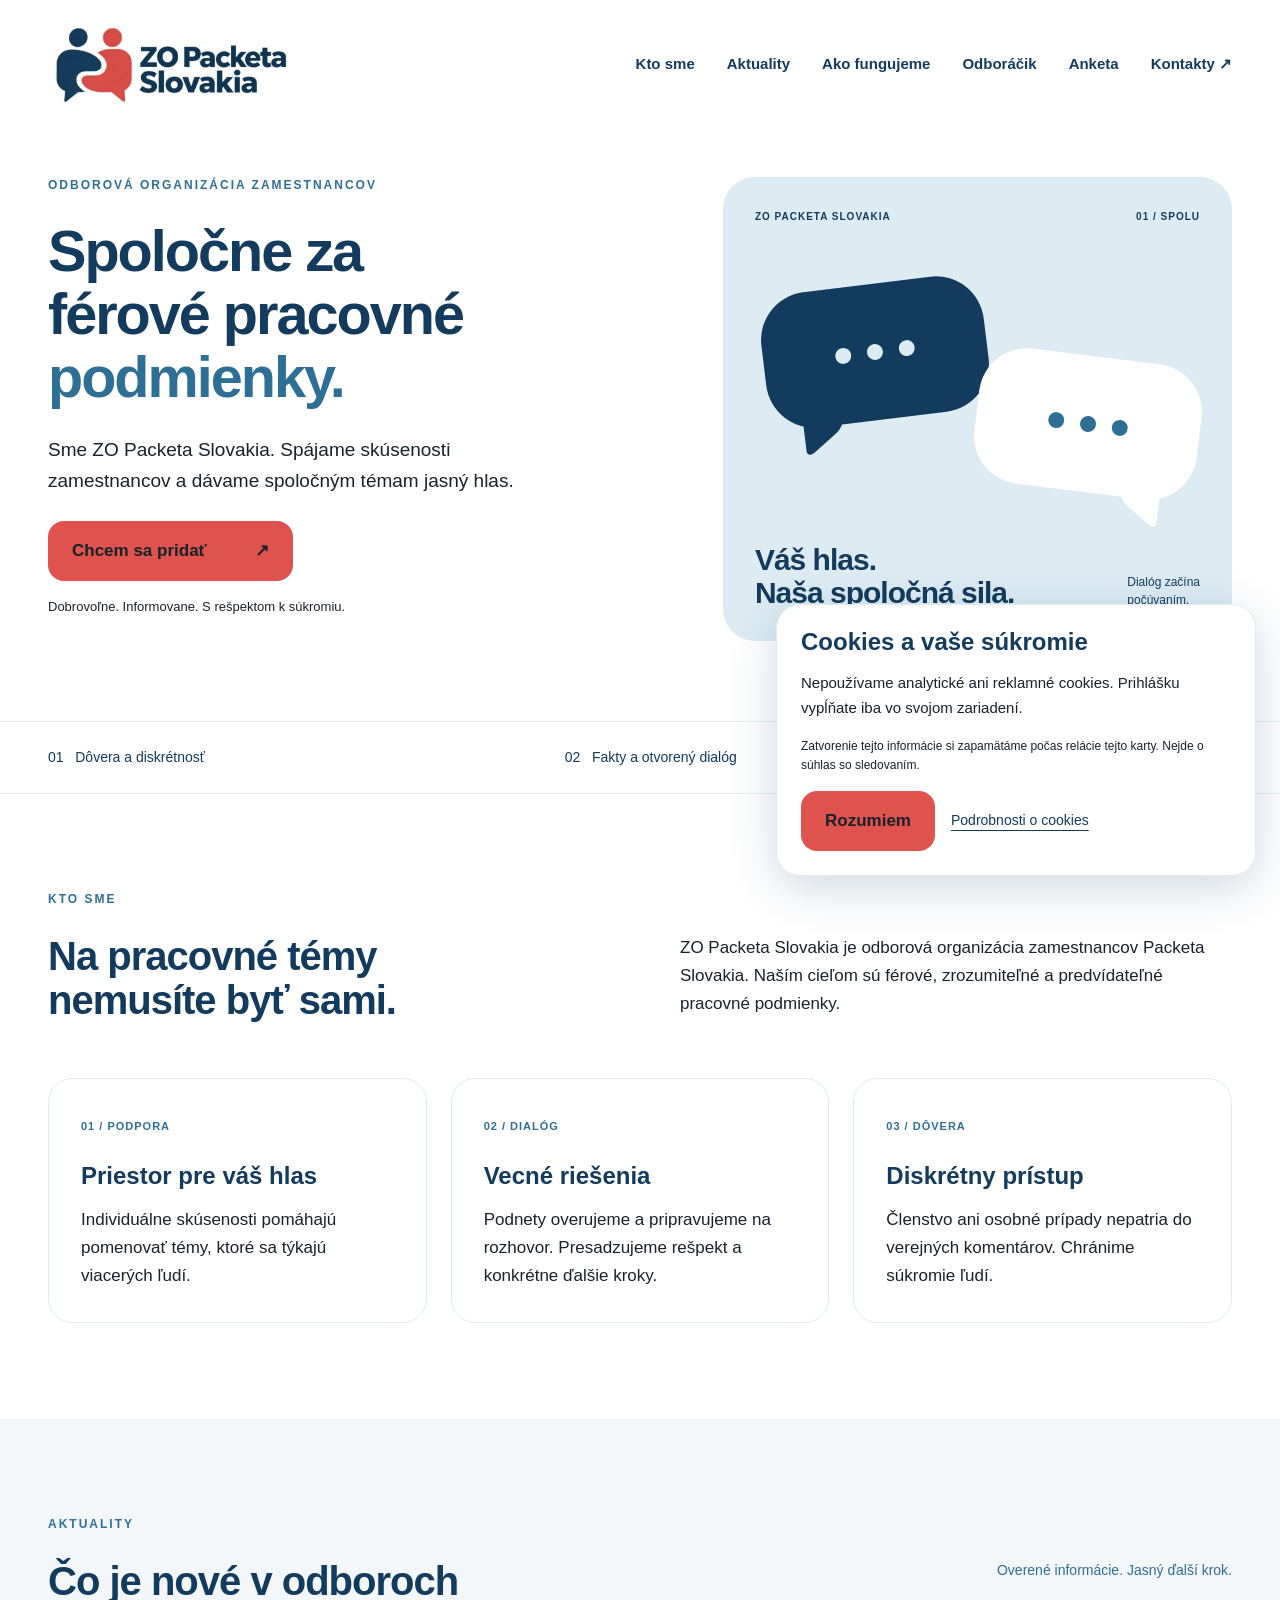
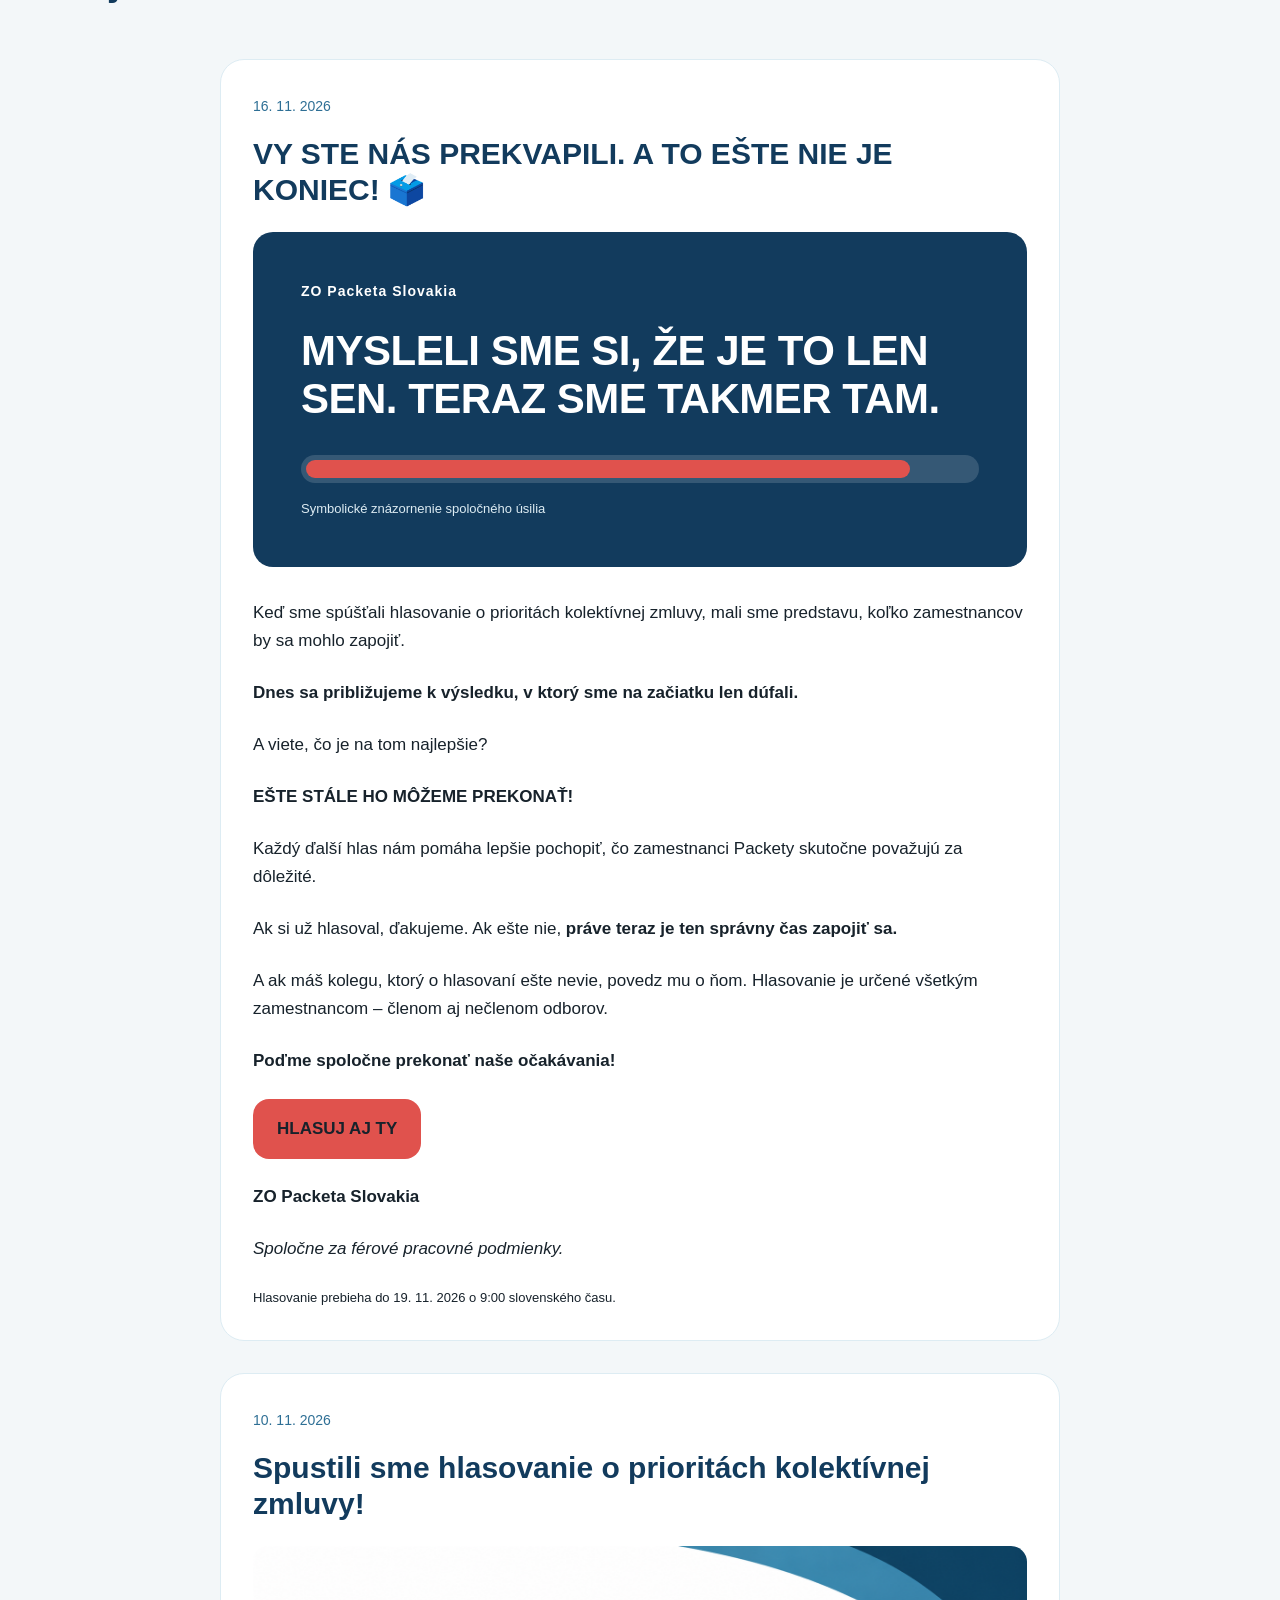
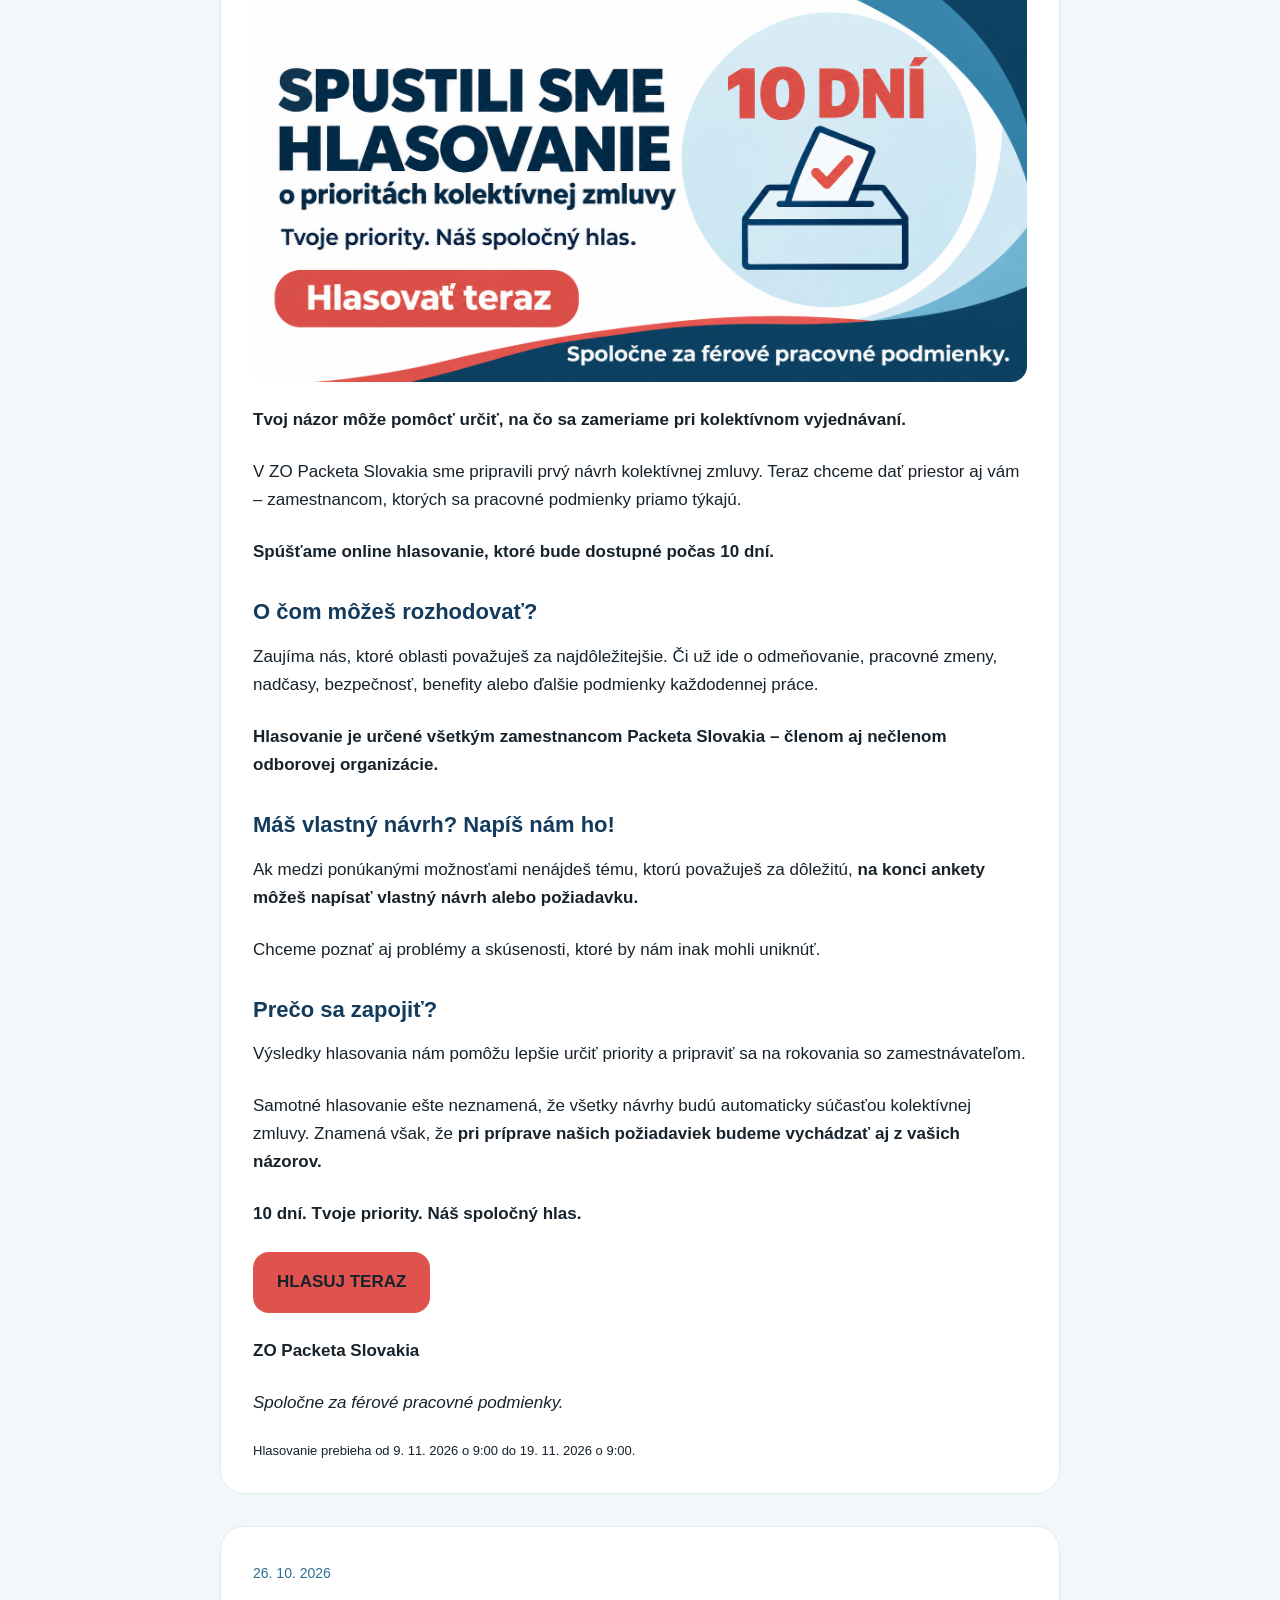
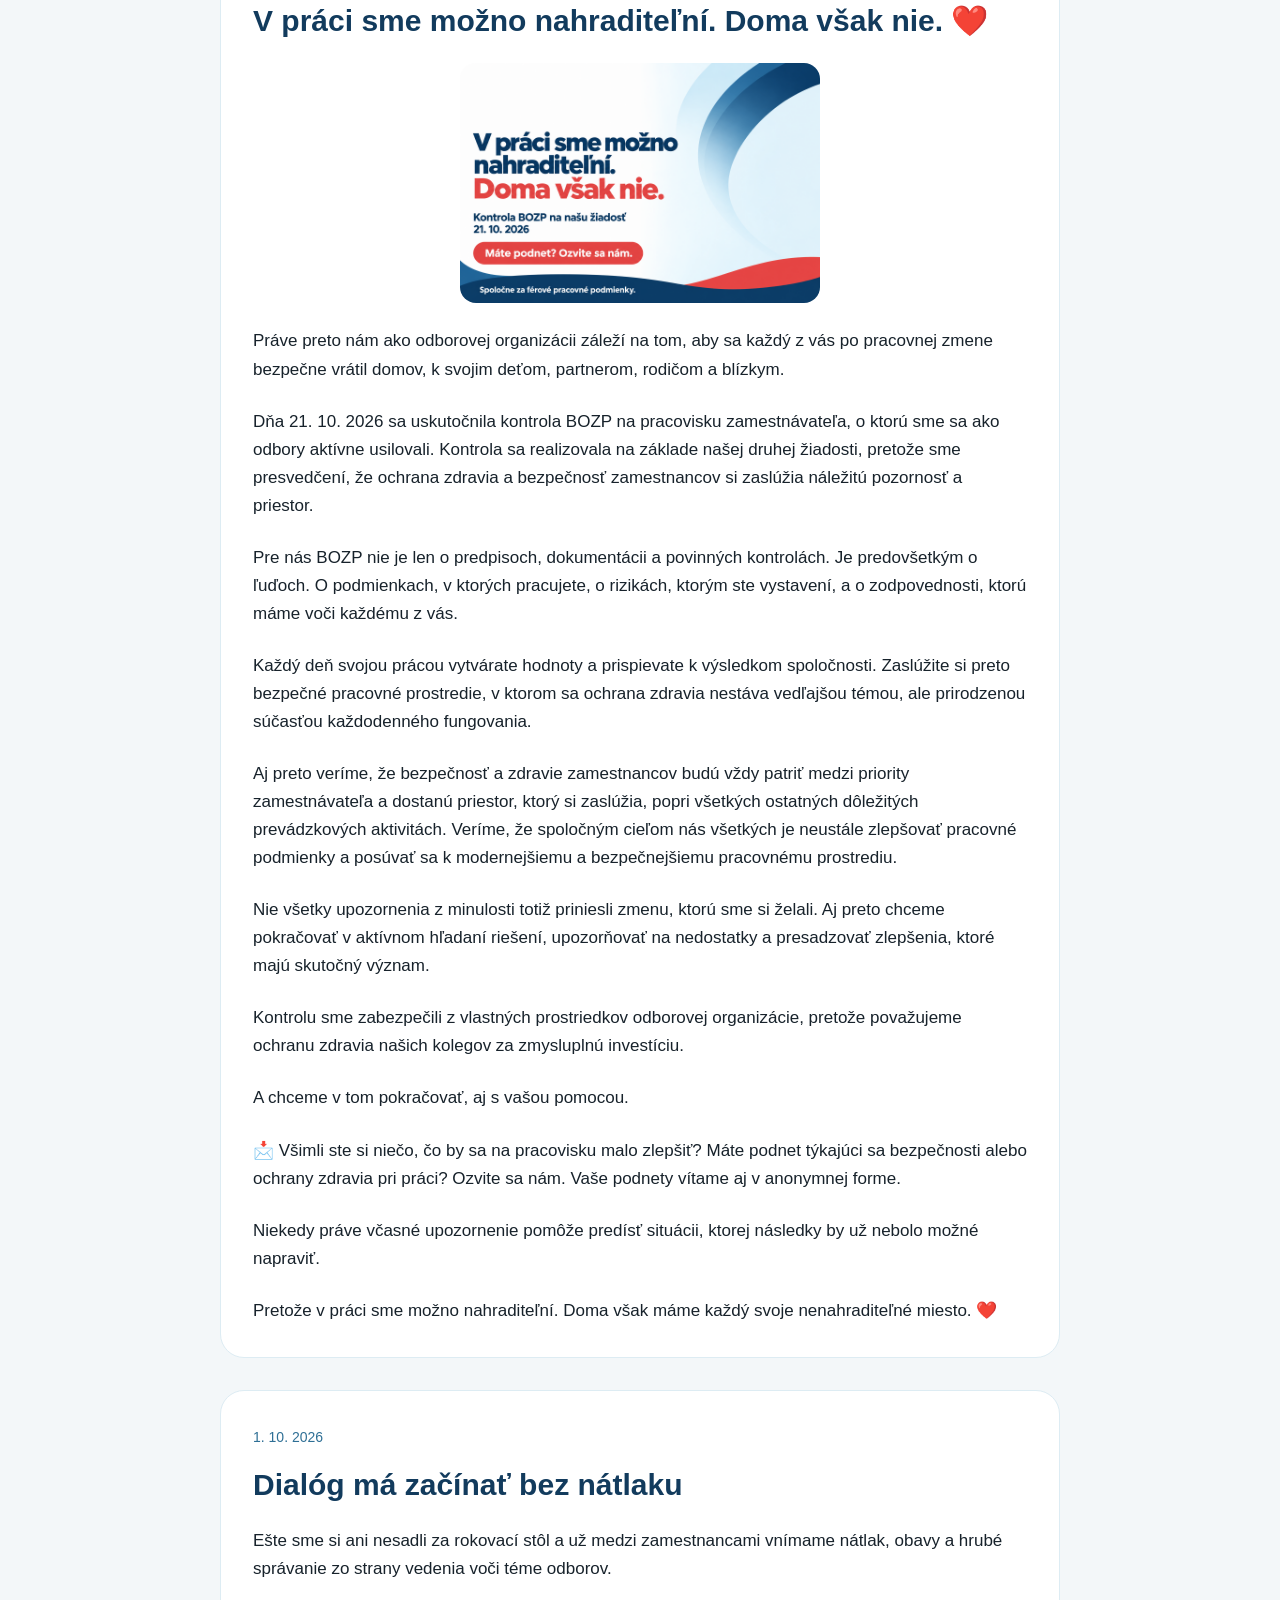
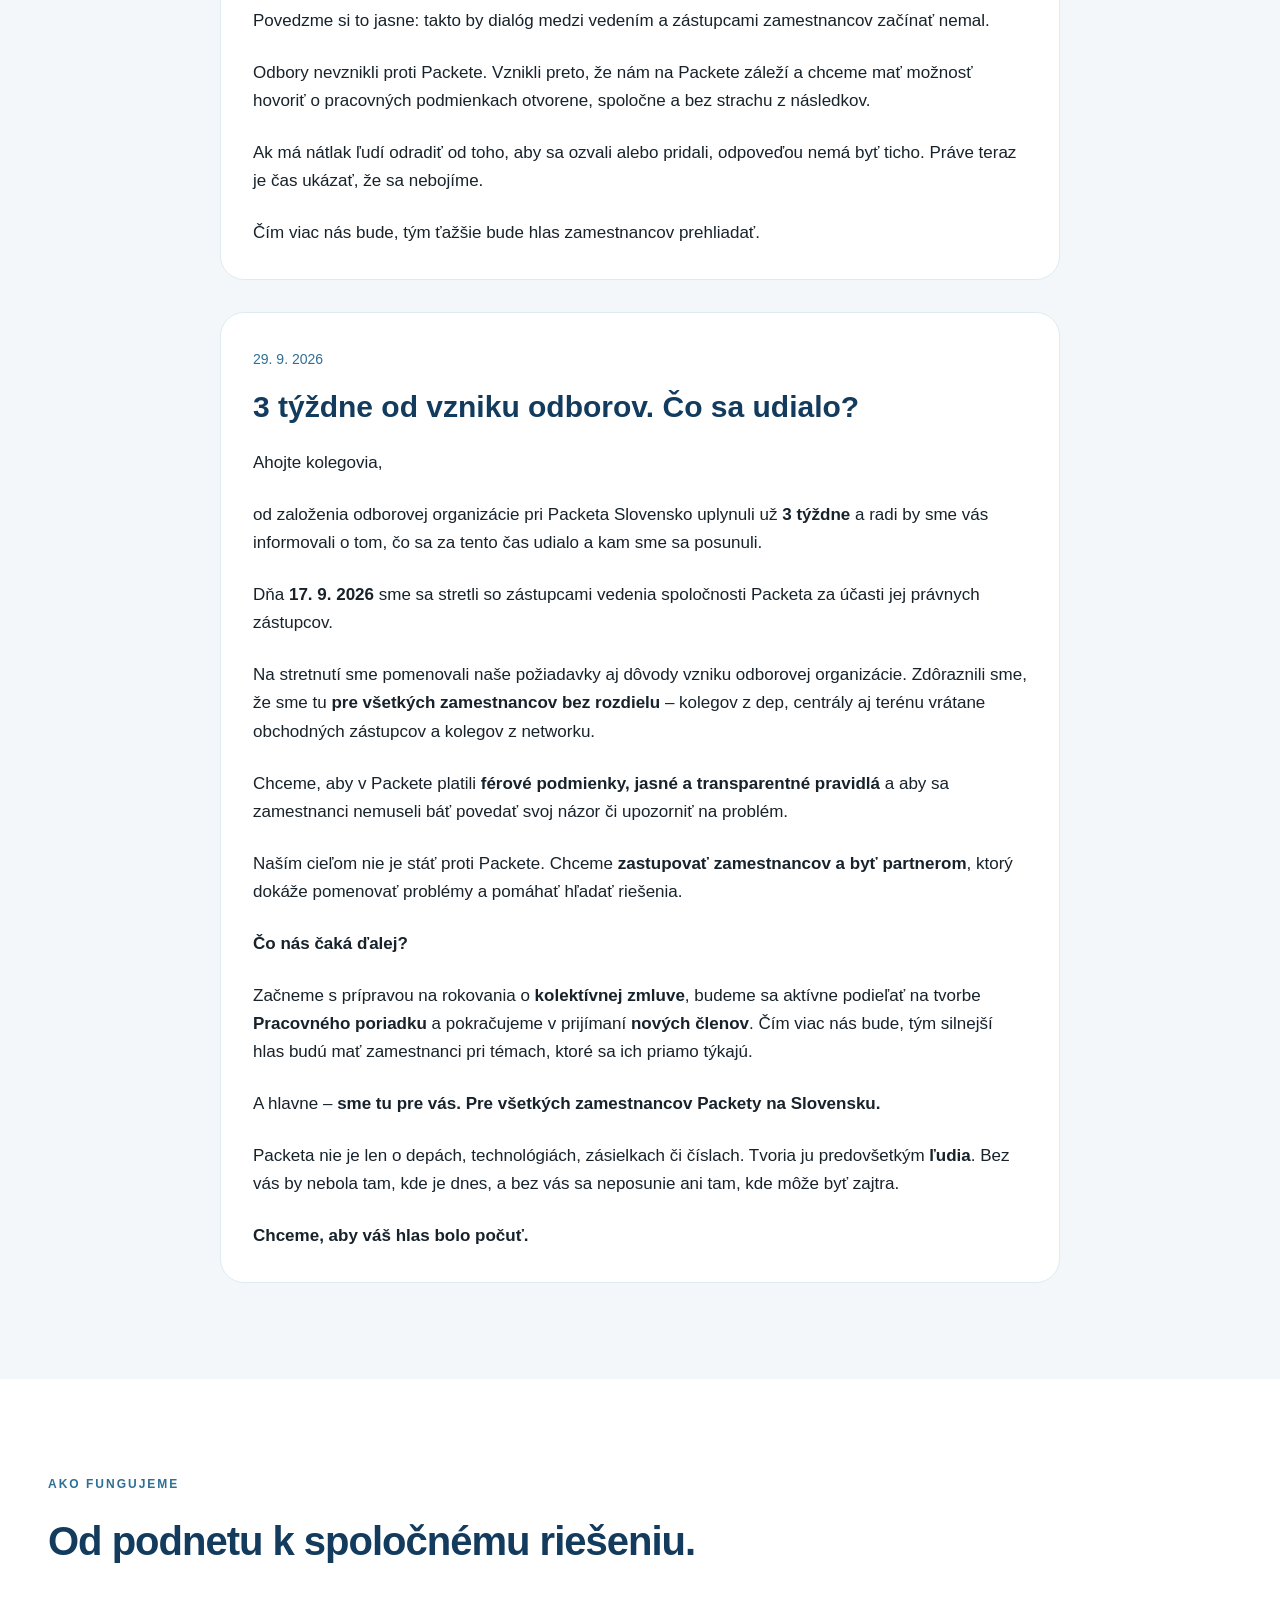
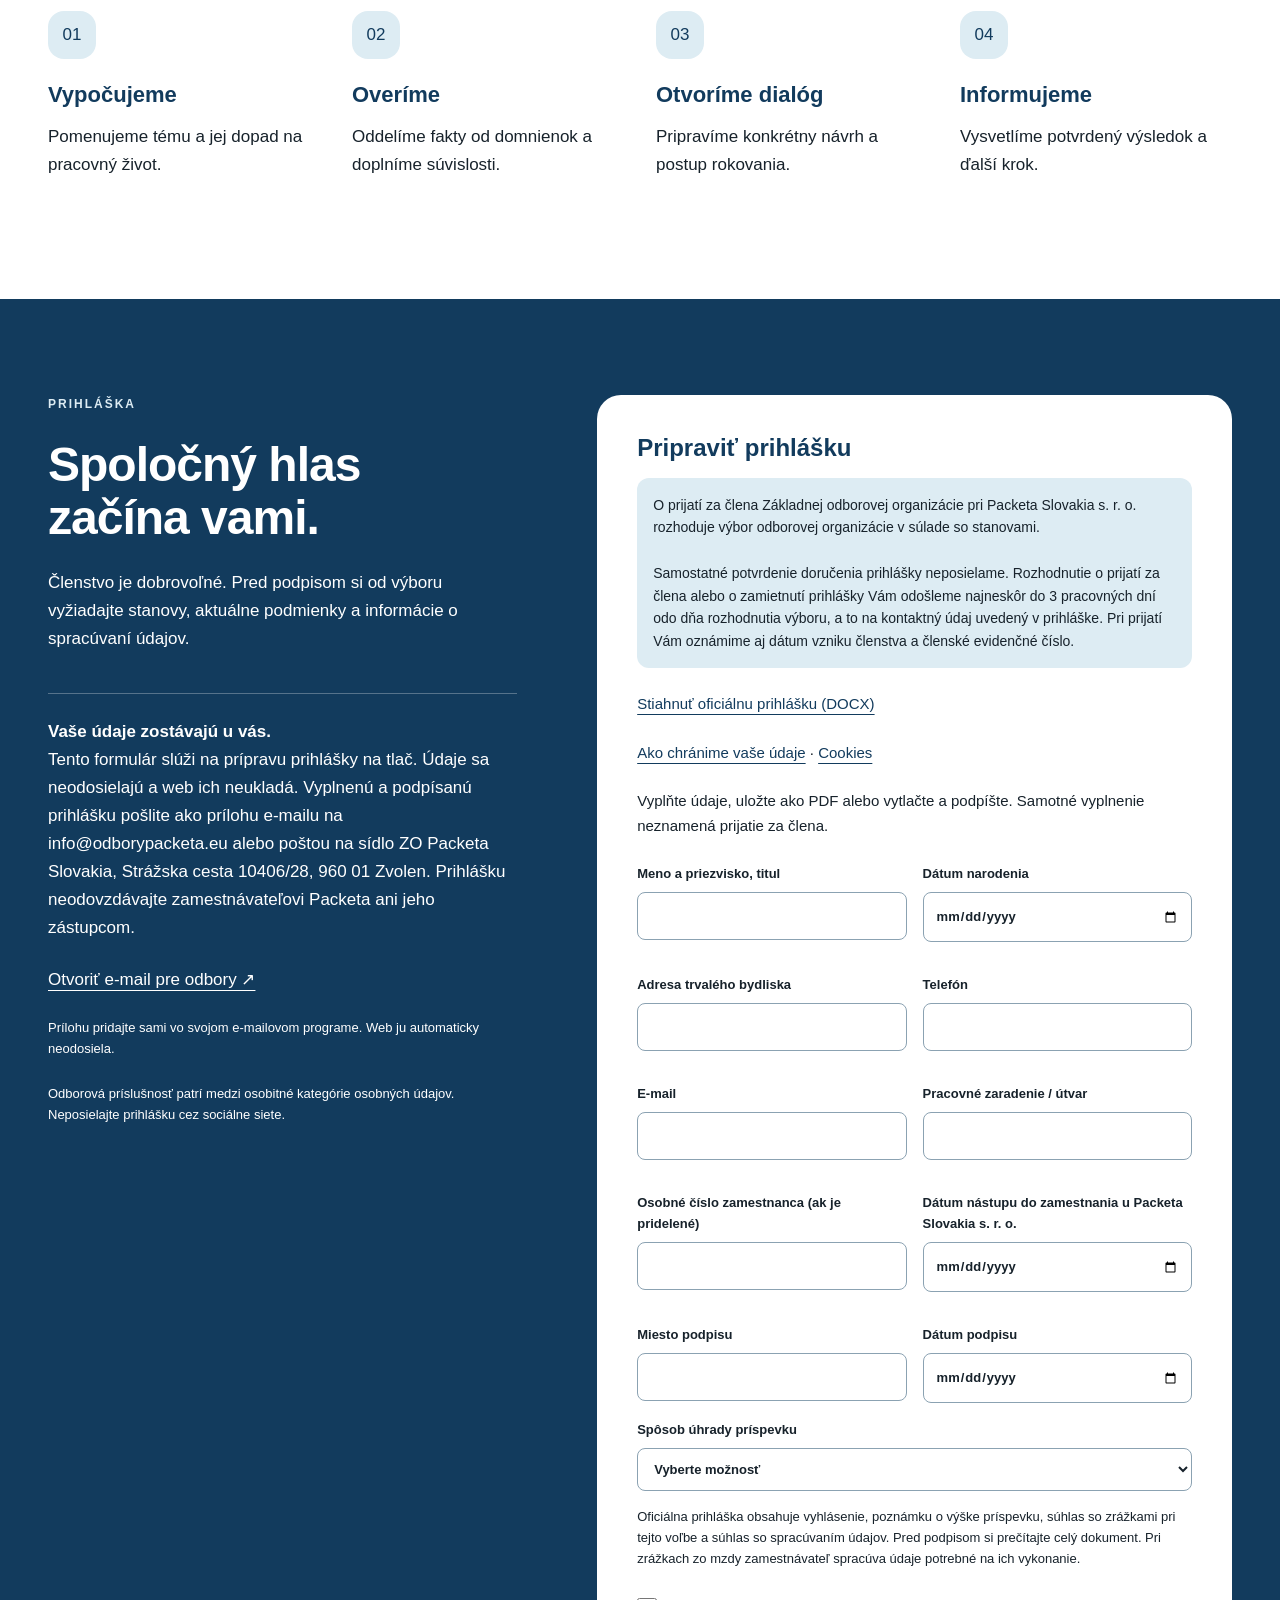
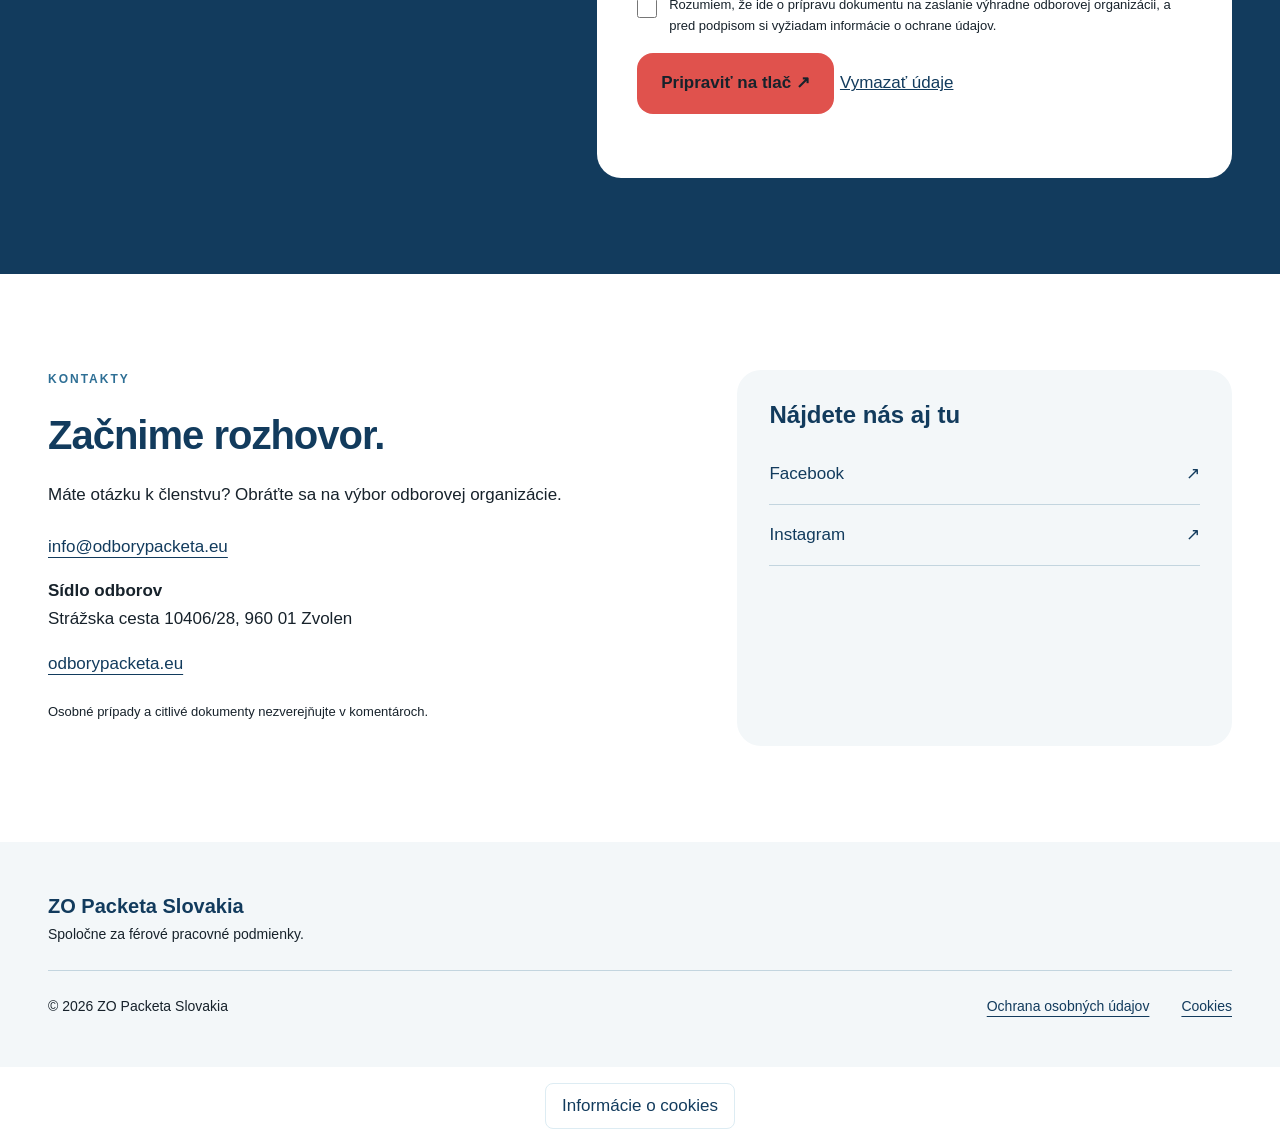
==== commit 6006d0c5: "Pridať aktualitu o spoločnom úsilí v otvorenej ankete" ====
--- a/index.html
+++ b/index.html
@@ -1 +1 @@
-<!doctype html><html lang="sk"><head><meta charset="utf-8"><meta name="viewport" content="width=device-width,initial-scale=1"><title>ZO Packeta Slovakia — Spoločne za férové pracovné podmienky</title><meta name="description" content="Odborová organizácia zamestnancov Packeta Slovakia. Spoločný hlas, vecný dialóg a diskrétny prístup."><meta name="google-site-verification" content="XMaalvQGqDhDXZqg3ZkwtE0-DqF9-hSWX8yILWo6vz8" /><link rel="canonical" href="https://www.odborypacketa.eu/"><meta name="referrer" content="no-referrer"><link rel="stylesheet" href="style.css"><script src="app.js" defer></script><script src="cookies.js" defer></script></head><body><a class="skip" href="#obsah">Preskočiť na obsah</a><header class="wrap"><a href="#" aria-label="ZO Packeta Slovakia — úvod"><img class="logo" src="logo.png" alt="ZO Packeta Slovakia"></a><button class="menu" aria-expanded="false" aria-controls="nav">Menu ☰</button><nav id="nav"><a href="#kto-sme">Kto sme</a><a href="#aktuality">Aktuality</a><a href="#ako-fungujeme">Ako fungujeme</a><a href="odboracik/">Odboráčik</a><a href="hlasovania/">Anketa</a><a href="#kontakty">Kontakty ↗</a></nav></header><main id="obsah"><section class="hero wrap"><div><p class="eyebrow">ODBOROVÁ ORGANIZÁCIA ZAMESTNANCOV</p><h1>Spoločne za<br>férové pracovné<br><span>podmienky.</span></h1><p class="lead">Sme ZO Packeta Slovakia. Spájame skúsenosti zamestnancov a dávame spoločným témam jasný hlas.</p><a class="cta" href="#prihlaska">Chcem sa pridať <span>↗</span></a><p class="micro">Dobrovoľne. Informovane. S rešpektom k súkromiu.</p></div><div class="hero-art"><div class="art-top"><span>ZO PACKETA SLOVAKIA</span><span>01 / SPOLU</span></div><div class="dialogue" aria-hidden="true"><div class="bubble first"><i></i><i></i><i></i></div><div class="bubble second"><i></i><i></i><i></i></div></div><div class="art-bottom"><p>Váš hlas.<br>Naša spoločná sila.</p><span>Dialóg začína<br>počúvaním.</span></div></div></section><div class="principles"><div class="wrap"><span>01 &nbsp; Dôvera a diskrétnosť</span><span>02 &nbsp; Fakty a otvorený dialóg</span><span>03 &nbsp; Spoločný mandát</span></div></div><section id="kto-sme" class="wrap section"><div class="section-head"><p class="eyebrow">KTO SME</p><h2>Na pracovné témy<br>nemusíte byť sami.</h2><p>ZO Packeta Slovakia je odborová organizácia zamestnancov Packeta Slovakia. Naším cieľom sú férové, zrozumiteľné a predvídateľné pracovné podmienky.</p></div><div class="cards"><article><span class="number">01 / PODPORA</span><h3>Priestor pre váš hlas</h3><p>Individuálne skúsenosti pomáhajú pomenovať témy, ktoré sa týkajú viacerých ľudí.</p></article><article><span class="number">02 / DIALÓG</span><h3>Vecné riešenia</h3><p>Podnety overujeme a pripravujeme na rozhovor. Presadzujeme rešpekt a konkrétne ďalšie kroky.</p></article><article><span class="number">03 / DÔVERA</span><h3>Diskrétny prístup</h3><p>Členstvo ani osobné prípady nepatria do verejných komentárov. Chránime súkromie ľudí.</p></article></div></section><section id="aktuality" class="news-section"><div class="wrap section"><div class="row"><div><p class="eyebrow">AKTUALITY</p><h2>Čo je nové v odboroch</h2></div><span class="quiet">Overené informácie. Jasný ďalší krok.</span></div><div id="news"><article class="news-article" id="hlasovanie-priority-kolektivnej-zmluvy"><time datetime="2026-11-10">10. 11. 2026</time><h3>Spustili sme hlasovanie o prioritách kolektívnej zmluvy!</h3><a href="content/images/hlasovanie-priority-2026-11-10.png" aria-label="Otvoriť pôvodnú grafiku v plnej veľkosti"><img class="news-image" src="content/images/hlasovanie-priority-2026-11-10.png" width="1672" height="941" loading="lazy" alt="Spustili sme hlasovanie o prioritách kolektívnej zmluvy. 10 dní. Tvoje priority. Náš spoločný hlas."></a><p><strong>Tvoj názor môže pomôcť určiť, na čo sa zameriame pri kolektívnom vyjednávaní.</strong></p><p>V ZO Packeta Slovakia sme pripravili prvý návrh kolektívnej zmluvy. Teraz chceme dať priestor aj vám – zamestnancom, ktorých sa pracovné podmienky priamo týkajú.</p><p><strong>Spúšťame online hlasovanie, ktoré bude dostupné počas 10 dní.</strong></p><h4>O čom môžeš rozhodovať?</h4><p>Zaujíma nás, ktoré oblasti považuješ za najdôležitejšie. Či už ide o odmeňovanie, pracovné zmeny, nadčasy, bezpečnosť, benefity alebo ďalšie podmienky každodennej práce.</p><p><strong>Hlasovanie je určené všetkým zamestnancom Packeta Slovakia – členom aj nečlenom odborovej organizácie.</strong></p><h4>Máš vlastný návrh? Napíš nám ho!</h4><p>Ak medzi ponúkanými možnosťami nenájdeš tému, ktorú považuješ za dôležitú, <strong>na konci ankety môžeš napísať vlastný návrh alebo požiadavku.</strong></p><p>Chceme poznať aj problémy a skúsenosti, ktoré by nám inak mohli uniknúť.</p><h4>Prečo sa zapojiť?</h4><p>Výsledky hlasovania nám pomôžu lepšie určiť priority a pripraviť sa na rokovania so zamestnávateľom.</p><p>Samotné hlasovanie ešte neznamená, že všetky návrhy budú automaticky súčasťou kolektívnej zmluvy. Znamená však, že <strong>pri príprave našich požiadaviek budeme vychádzať aj z vašich názorov.</strong></p><p><strong>10 dní. Tvoje priority. Náš spoločný hlas.</strong></p><p><a class="cta" href="/hlasovania/">HLASUJ TERAZ</a></p><p><strong>ZO Packeta Slovakia</strong></p><p><em>Spoločne za férové pracovné podmienky.</em></p><p class="micro">Hlasovanie prebieha od 9. 11. 2026 o 9:00 do 19. 11. 2026 o 9:00.</p></article><article class="news-article" id="bozp-2026-10-21"><time datetime="2026-10-26">26. 10. 2026</time><h3>V práci sme možno nahraditeľní. Doma však nie. ❤️</h3><a href="content/images/bozp-2026-10-21.png" aria-label="Otvoriť pôvodnú grafiku v plnej veľkosti"><img class="news-image" src="content/images/bozp-2026-10-21.png" width="1536" height="1024" loading="lazy" alt="V práci sme možno nahraditeľní. Doma však nie. Kontrola BOZP na našu žiadosť 21. 10. 2026. Máte podnet? Ozvite sa nám."></a><p>Práve preto nám ako odborovej organizácii záleží na tom, aby sa každý z vás po pracovnej zmene bezpečne vrátil domov, k svojim deťom, partnerom, rodičom a blízkym.</p><p>Dňa 21. 10. 2026 sa uskutočnila kontrola BOZP na pracovisku zamestnávateľa, o ktorú sme sa ako odbory aktívne usilovali. Kontrola sa realizovala na základe našej druhej žiadosti, pretože sme presvedčení, že ochrana zdravia a bezpečnosť zamestnancov si zaslúžia náležitú pozornosť a priestor.</p><p>Pre nás BOZP nie je len o predpisoch, dokumentácii a povinných kontrolách. Je predovšetkým o ľuďoch. O podmienkach, v ktorých pracujete, o rizikách, ktorým ste vystavení, a o zodpovednosti, ktorú máme voči každému z vás.</p><p>Každý deň svojou prácou vytvárate hodnoty a prispievate k výsledkom spoločnosti. Zaslúžite si preto bezpečné pracovné prostredie, v ktorom sa ochrana zdravia nestáva vedľajšou témou, ale prirodzenou súčasťou každodenného fungovania.</p><p>Aj preto veríme, že bezpečnosť a zdravie zamestnancov budú vždy patriť medzi priority zamestnávateľa a dostanú priestor, ktorý si zaslúžia,  popri všetkých ostatných dôležitých prevádzkových aktivitách. Veríme, že spoločným cieľom nás všetkých je neustále zlepšovať pracovné podmienky a posúvať sa k modernejšiemu a bezpečnejšiemu pracovnému prostrediu.</p><p>Nie všetky upozornenia z minulosti totiž priniesli zmenu, ktorú sme si želali. Aj preto chceme pokračovať v aktívnom hľadaní riešení, upozorňovať na nedostatky a presadzovať zlepšenia, ktoré majú skutočný význam.</p><p>Kontrolu sme zabezpečili z vlastných prostriedkov odborovej organizácie, pretože považujeme ochranu zdravia našich kolegov za zmysluplnú investíciu.</p><p>A chceme v tom pokračovať, aj s vašou pomocou.</p><p>📩 Všimli ste si niečo, čo by sa na pracovisku malo zlepšiť? Máte podnet týkajúci sa bezpečnosti alebo ochrany zdravia pri práci? Ozvite sa nám. Vaše podnety vítame aj v anonymnej forme.</p><p>Niekedy práve včasné upozornenie pomôže predísť situácii, ktorej následky by už nebolo možné napraviť.</p><p>Pretože v práci sme možno nahraditeľní. Doma však máme každý svoje nenahraditeľné miesto. ❤️</p></article><article class="news-article"><time datetime="2026-10-01">1. 10. 2026</time><h3>Dialóg má začínať bez nátlaku</h3><p>Ešte sme si ani nesadli za rokovací stôl a už medzi zamestnancami vnímame nátlak, obavy a hrubé správanie zo strany vedenia voči téme odborov.</p><p>Povedzme si to jasne: takto by dialóg medzi vedením a zástupcami zamestnancov začínať nemal.</p><p>Odbory nevznikli proti Packete. Vznikli preto, že nám na Packete záleží a chceme mať možnosť hovoriť o pracovných podmienkach otvorene, spoločne a bez strachu z následkov.</p><p>Ak má nátlak ľudí odradiť od toho, aby sa ozvali alebo pridali, odpoveďou nemá byť ticho. Práve teraz je čas ukázať, že sa nebojíme.</p><p>Čím viac nás bude, tým ťažšie bude hlas zamestnancov prehliadať.</p></article><article class="news-article"><time datetime="2026-09-29">29. 9. 2026</time><h3>3 týždne od vzniku odborov. Čo sa udialo?</h3><p>Ahojte kolegovia,</p><p>od založenia odborovej organizácie pri Packeta Slovensko uplynuli už <strong>3 týždne</strong> a radi by sme vás informovali o tom, čo sa za tento čas udialo a kam sme sa posunuli.</p><p>Dňa <strong>17. 9. 2026</strong> sme sa stretli so zástupcami vedenia spoločnosti Packeta za účasti jej právnych zástupcov.</p><p>Na stretnutí sme pomenovali naše požiadavky aj dôvody vzniku odborovej organizácie. Zdôraznili sme, že sme tu <strong>pre všetkých zamestnancov bez rozdielu</strong> – kolegov z dep, centrály aj terénu vrátane obchodných zástupcov a kolegov z networku.</p><p>Chceme, aby v Packete platili <strong>férové podmienky, jasné a transparentné pravidlá</strong> a aby sa zamestnanci nemuseli báť povedať svoj názor či upozorniť na problém.</p><p>Naším cieľom nie je stáť proti Packete. Chceme <strong>zastupovať zamestnancov a byť partnerom</strong>, ktorý dokáže pomenovať problémy a pomáhať hľadať riešenia.</p><p><strong>Čo nás čaká ďalej?</strong></p><p>Začneme s prípravou na rokovania o <strong>kolektívnej zmluve</strong>, budeme sa aktívne podieľať na tvorbe <strong>Pracovného poriadku</strong> a pokračujeme v prijímaní <strong>nových členov</strong>. Čím viac nás bude, tým silnejší hlas budú mať zamestnanci pri témach, ktoré sa ich priamo týkajú.</p><p>A hlavne – <strong>sme tu pre vás. Pre všetkých zamestnancov Packety na Slovensku.</strong></p><p>Packeta nie je len o depách, technológiách, zásielkach či číslach. Tvoria ju predovšetkým <strong>ľudia</strong>. Bez vás by nebola tam, kde je dnes, a bez vás sa neposunie ani tam, kde môže byť zajtra.</p><p><strong>Chceme, aby váš hlas bolo počuť.</strong></p></article></div></div></section><section id="ako-fungujeme" class="wrap section"><p class="eyebrow">AKO FUNGUJEME</p><h2>Od podnetu k spoločnému riešeniu.</h2><div class="steps"><article><span>01</span><h3>Vypočujeme</h3><p>Pomenujeme tému a jej dopad na pracovný život.</p></article><article><span>02</span><h3>Overíme</h3><p>Oddelíme fakty od domnienok a doplníme súvislosti.</p></article><article><span>03</span><h3>Otvoríme dialóg</h3><p>Pripravíme konkrétny návrh a postup rokovania.</p></article><article><span>04</span><h3>Informujeme</h3><p>Vysvetlíme potvrdený výsledok a ďalší krok.</p></article></div></section><section id="prihlaska" class="join"><div class="wrap section join-grid"><div><p class="eyebrow">PRIHLÁŠKA</p><h2>Spoločný hlas<br>začína vami.</h2><p>Členstvo je dobrovoľné. Pred podpisom si od výboru vyžiadajte stanovy, aktuálne podmienky a informácie o spracúvaní údajov.</p><div class="privacy-note"><strong>Vaše údaje zostávajú u vás.</strong><p>Tento formulár slúži na prípravu prihlášky na tlač. Údaje sa neodosielajú a web ich neukladá. Vyplnenú a podpísanú prihlášku pošlite ako prílohu e-mailu na info@odborypacketa.eu alebo poštou na sídlo ZO Packeta Slovakia, Strážska cesta 10406/28, 960 01 Zvolen. Prihlášku neodovzdávajte zamestnávateľovi Packeta ani jeho zástupcom.</p></div><p><a class="email-link" href="mailto:info@odborypacketa.eu">Otvoriť e-mail pre odbory ↗</a></p><p class="micro">Prílohu pridajte sami vo svojom e-mailovom programe. Web ju automaticky neodosiela.</p><p class="micro">Odborová príslušnosť patrí medzi osobitné kategórie osobných údajov. Neposielajte prihlášku cez sociálne siete.</p></div><div class="form-card"><h3>Pripraviť prihlášku</h3><div class="application-process"><p>O prijatí za člena Základnej odborovej organizácie pri Packeta Slovakia s. r. o. rozhoduje výbor odborovej organizácie v súlade so stanovami.</p><p>Samostatné potvrdenie doručenia prihlášky neposielame. Rozhodnutie o prijatí za člena alebo o zamietnutí prihlášky Vám odošleme najneskôr do 3 pracovných dní odo dňa rozhodnutia výboru, a to na kontaktný údaj uvedený v prihláške. Pri prijatí Vám oznámime aj dátum vzniku členstva a členské evidenčné číslo.</p></div><p><a href="prihlaska.docx" download>Stiahnuť oficiálnu prihlášku (DOCX)</a></p><p><a href="sukromie.html">Ako chránime vaše údaje</a> · <a href="cookies.html">Cookies</a></p><p>Vyplňte údaje, uložte ako PDF alebo vytlačte a podpíšte. Samotné vyplnenie neznamená prijatie za člena.</p><form id="application" autocomplete="off"><fieldset id="application-fields" disabled><div class="fields"><label>Meno a priezvisko, titul<input name="Meno a priezvisko, titul" type="text" maxlength="160" required></label><label>Dátum narodenia<input name="Dátum narodenia" type="date" maxlength="160" required></label><label>Adresa trvalého bydliska<input name="Adresa trvalého bydliska" type="text" maxlength="160" required></label><label>Telefón<input name="Telefón" type="tel" maxlength="160" ></label><label>E-mail<input name="E-mail" type="email" maxlength="160" ></label><label>Pracovné zaradenie / útvar<input name="Pracovné zaradenie / útvar" type="text" maxlength="160" required></label><label>Osobné číslo zamestnanca (ak je pridelené)<input name="Osobné číslo zamestnanca (ak je pridelené)" type="text" maxlength="160" ></label><label>Dátum nástupu do zamestnania u Packeta Slovakia s. r. o.<input name="Dátum nástupu do zamestnania u Packeta Slovakia s. r. o." type="date" maxlength="160" ></label><label>Miesto podpisu<input name="Miesto podpisu" type="text" maxlength="160" ></label><label>Dátum podpisu<input name="Dátum podpisu" type="date" maxlength="160" ></label></div><label>Spôsob úhrady príspevku<select name="Spôsob úhrady"><option value="">Vyberte možnosť</option><option>Bankovým prevodom</option><option>Zrážkou zo mzdy</option></select></label><p class="micro">Oficiálna prihláška obsahuje vyhlásenie, poznámku o výške príspevku, súhlas so zrážkami pri tejto voľbe a súhlas so spracúvaním údajov. Pred podpisom si prečítajte celý dokument. Pri zrážkach zo mzdy zamestnávateľ spracúva údaje potrebné na ich vykonanie.</p><label class="check"><input type="checkbox" required> Rozumiem, že ide o prípravu dokumentu na zaslanie výhradne odborovej organizácii, a pred podpisom si vyžiadam informácie o ochrane údajov.</label><button class="primary" type="submit">Pripraviť na tlač ↗</button><button type="reset" class="text-button">Vymazať údaje</button><p role="status" id="form-status"></p></fieldset><noscript>Na lokálnu prípravu prihlášky je potrebný JavaScript. Kontaktujte výbor pre papierovú verziu.</noscript></form></div></div></section><section id="kontakty" class="wrap section"><div class="contact-grid"><div><p class="eyebrow">KONTAKTY</p><h2>Začnime rozhovor.</h2><p>Máte otázku k členstvu? Obráťte sa na výbor odborovej organizácie.</p><div id="contact"><a href="mailto:info@odborypacketa.eu">info@odborypacketa.eu</a><address class="contact-address"><strong>Sídlo odborov</strong><br>Strážska cesta 10406/28, 960 01 Zvolen</address><p><a href="https://odborypacketa.eu/">odborypacketa.eu</a></p></div><p class="micro">Osobné prípady a citlivé dokumenty nezverejňujte v komentároch.</p></div><div class="social"><h3>Nájdete nás aj tu</h3><a href="https://www.facebook.com/ZOPacketaSlovakia" target="_blank" rel="noopener noreferrer">Facebook <span>↗</span></a><a href="https://www.instagram.com/zo_packeta_slovakia/" target="_blank" rel="noopener noreferrer">Instagram <span>↗</span></a></div></div></section></main><footer><div class="wrap"><strong>ZO Packeta Slovakia</strong><p>Spoločne za férové pracovné podmienky.</p><div class="footer-row"><span>© 2026 ZO Packeta Slovakia</span><a href="sukromie.html">Ochrana osobných údajov</a><a href="cookies.html">Cookies</a></div></div></footer><section id="print-area"></section><button class="cookie-reopen" type="button" hidden>Informácie o cookies</button></body></html>
+<!doctype html><html lang="sk"><head><meta charset="utf-8"><meta name="viewport" content="width=device-width,initial-scale=1"><title>ZO Packeta Slovakia — Spoločne za férové pracovné podmienky</title><meta name="description" content="Odborová organizácia zamestnancov Packeta Slovakia. Spoločný hlas, vecný dialóg a diskrétny prístup."><meta name="google-site-verification" content="XMaalvQGqDhDXZqg3ZkwtE0-DqF9-hSWX8yILWo6vz8" /><link rel="canonical" href="https://www.odborypacketa.eu/"><meta name="referrer" content="no-referrer"><link rel="stylesheet" href="style.css?v=20261110-hlasovanie"><script src="app.js" defer></script><script src="cookies.js" defer></script></head><body><a class="skip" href="#obsah">Preskočiť na obsah</a><header class="wrap"><a href="#" aria-label="ZO Packeta Slovakia — úvod"><img class="logo" src="logo.png" alt="ZO Packeta Slovakia"></a><button class="menu" aria-expanded="false" aria-controls="nav">Menu ☰</button><nav id="nav"><a href="#kto-sme">Kto sme</a><a href="#aktuality">Aktuality</a><a href="#ako-fungujeme">Ako fungujeme</a><a href="odboracik/">Odboráčik</a><a href="hlasovania/">Anketa</a><a href="#kontakty">Kontakty ↗</a></nav></header><main id="obsah"><section class="hero wrap"><div><p class="eyebrow">ODBOROVÁ ORGANIZÁCIA ZAMESTNANCOV</p><h1>Spoločne za<br>férové pracovné<br><span>podmienky.</span></h1><p class="lead">Sme ZO Packeta Slovakia. Spájame skúsenosti zamestnancov a dávame spoločným témam jasný hlas.</p><a class="cta" href="#prihlaska">Chcem sa pridať <span>↗</span></a><p class="micro">Dobrovoľne. Informovane. S rešpektom k súkromiu.</p></div><div class="hero-art"><div class="art-top"><span>ZO PACKETA SLOVAKIA</span><span>01 / SPOLU</span></div><div class="dialogue" aria-hidden="true"><div class="bubble first"><i></i><i></i><i></i></div><div class="bubble second"><i></i><i></i><i></i></div></div><div class="art-bottom"><p>Váš hlas.<br>Naša spoločná sila.</p><span>Dialóg začína<br>počúvaním.</span></div></div></section><div class="principles"><div class="wrap"><span>01 &nbsp; Dôvera a diskrétnosť</span><span>02 &nbsp; Fakty a otvorený dialóg</span><span>03 &nbsp; Spoločný mandát</span></div></div><section id="kto-sme" class="wrap section"><div class="section-head"><p class="eyebrow">KTO SME</p><h2>Na pracovné témy<br>nemusíte byť sami.</h2><p>ZO Packeta Slovakia je odborová organizácia zamestnancov Packeta Slovakia. Naším cieľom sú férové, zrozumiteľné a predvídateľné pracovné podmienky.</p></div><div class="cards"><article><span class="number">01 / PODPORA</span><h3>Priestor pre váš hlas</h3><p>Individuálne skúsenosti pomáhajú pomenovať témy, ktoré sa týkajú viacerých ľudí.</p></article><article><span class="number">02 / DIALÓG</span><h3>Vecné riešenia</h3><p>Podnety overujeme a pripravujeme na rozhovor. Presadzujeme rešpekt a konkrétne ďalšie kroky.</p></article><article><span class="number">03 / DÔVERA</span><h3>Diskrétny prístup</h3><p>Členstvo ani osobné prípady nepatria do verejných komentárov. Chránime súkromie ľudí.</p></article></div></section><section id="aktuality" class="news-section"><div class="wrap section"><div class="row"><div><p class="eyebrow">AKTUALITY</p><h2>Čo je nové v odboroch</h2></div><span class="quiet">Overené informácie. Jasný ďalší krok.</span></div><div id="news"><article class="news-article" id="vy-ste-nas-prekvapili"><time datetime="2026-11-16">16. 11. 2026</time><h3>VY STE NÁS PREKVAPILI. A TO EŠTE NIE JE KONIEC! 🗳️</h3><figure class="effort-graphic"><p class="effort-brand">ZO Packeta Slovakia</p><p class="effort-title">MYSLELI SME SI, ŽE JE TO LEN SEN. TERAZ SME TAKMER TAM.</p><div class="effort-track" aria-hidden="true"><span></span></div><figcaption>Symbolické znázornenie spoločného úsilia</figcaption></figure><p>Keď sme spúšťali hlasovanie o prioritách kolektívnej zmluvy, mali sme predstavu, koľko zamestnancov by sa mohlo zapojiť.</p><p><strong>Dnes sa približujeme k výsledku, v ktorý sme na začiatku len dúfali.</strong></p><p>A viete, čo je na tom najlepšie?</p><p><strong>EŠTE STÁLE HO MÔŽEME PREKONAŤ!</strong></p><p>Každý ďalší hlas nám pomáha lepšie pochopiť, čo zamestnanci Packety skutočne považujú za dôležité.</p><p>Ak si už hlasoval, ďakujeme. Ak ešte nie, <strong>práve teraz je ten správny čas zapojiť sa.</strong></p><p>A ak máš kolegu, ktorý o hlasovaní ešte nevie, povedz mu o ňom. Hlasovanie je určené všetkým zamestnancom – členom aj nečlenom odborov.</p><p><strong>Poďme spoločne prekonať naše očakávania!</strong></p><p><a class="cta" href="/hlasovania/">HLASUJ AJ TY</a></p><p><strong>ZO Packeta Slovakia</strong></p><p><em>Spoločne za férové pracovné podmienky.</em></p><p class="micro">Hlasovanie prebieha do 19. 11. 2026 o 9:00 slovenského času.</p></article><article class="news-article" id="hlasovanie-priority-kolektivnej-zmluvy"><time datetime="2026-11-10">10. 11. 2026</time><h3>Spustili sme hlasovanie o prioritách kolektívnej zmluvy!</h3><a href="content/images/hlasovanie-priority-2026-11-10.png" aria-label="Otvoriť pôvodnú grafiku v plnej veľkosti"><img class="news-image" src="content/images/hlasovanie-priority-2026-11-10.png" width="1672" height="941" loading="lazy" alt="Spustili sme hlasovanie o prioritách kolektívnej zmluvy. 10 dní. Tvoje priority. Náš spoločný hlas."></a><p><strong>Tvoj názor môže pomôcť určiť, na čo sa zameriame pri kolektívnom vyjednávaní.</strong></p><p>V ZO Packeta Slovakia sme pripravili prvý návrh kolektívnej zmluvy. Teraz chceme dať priestor aj vám – zamestnancom, ktorých sa pracovné podmienky priamo týkajú.</p><p><strong>Spúšťame online hlasovanie, ktoré bude dostupné počas 10 dní.</strong></p><h4>O čom môžeš rozhodovať?</h4><p>Zaujíma nás, ktoré oblasti považuješ za najdôležitejšie. Či už ide o odmeňovanie, pracovné zmeny, nadčasy, bezpečnosť, benefity alebo ďalšie podmienky každodennej práce.</p><p><strong>Hlasovanie je určené všetkým zamestnancom Packeta Slovakia – členom aj nečlenom odborovej organizácie.</strong></p><h4>Máš vlastný návrh? Napíš nám ho!</h4><p>Ak medzi ponúkanými možnosťami nenájdeš tému, ktorú považuješ za dôležitú, <strong>na konci ankety môžeš napísať vlastný návrh alebo požiadavku.</strong></p><p>Chceme poznať aj problémy a skúsenosti, ktoré by nám inak mohli uniknúť.</p><h4>Prečo sa zapojiť?</h4><p>Výsledky hlasovania nám pomôžu lepšie určiť priority a pripraviť sa na rokovania so zamestnávateľom.</p><p>Samotné hlasovanie ešte neznamená, že všetky návrhy budú automaticky súčasťou kolektívnej zmluvy. Znamená však, že <strong>pri príprave našich požiadaviek budeme vychádzať aj z vašich názorov.</strong></p><p><strong>10 dní. Tvoje priority. Náš spoločný hlas.</strong></p><p><a class="cta" href="/hlasovania/">HLASUJ TERAZ</a></p><p><strong>ZO Packeta Slovakia</strong></p><p><em>Spoločne za férové pracovné podmienky.</em></p><p class="micro">Hlasovanie prebieha od 9. 11. 2026 o 9:00 do 19. 11. 2026 o 9:00.</p></article><article class="news-article" id="bozp-2026-10-21"><time datetime="2026-10-26">26. 10. 2026</time><h3>V práci sme možno nahraditeľní. Doma však nie. ❤️</h3><a href="content/images/bozp-2026-10-21.png" aria-label="Otvoriť pôvodnú grafiku v plnej veľkosti"><img class="news-image" src="content/images/bozp-2026-10-21.png" width="1536" height="1024" loading="lazy" alt="V práci sme možno nahraditeľní. Doma však nie. Kontrola BOZP na našu žiadosť 21. 10. 2026. Máte podnet? Ozvite sa nám."></a><p>Práve preto nám ako odborovej organizácii záleží na tom, aby sa každý z vás po pracovnej zmene bezpečne vrátil domov, k svojim deťom, partnerom, rodičom a blízkym.</p><p>Dňa 21. 10. 2026 sa uskutočnila kontrola BOZP na pracovisku zamestnávateľa, o ktorú sme sa ako odbory aktívne usilovali. Kontrola sa realizovala na základe našej druhej žiadosti, pretože sme presvedčení, že ochrana zdravia a bezpečnosť zamestnancov si zaslúžia náležitú pozornosť a priestor.</p><p>Pre nás BOZP nie je len o predpisoch, dokumentácii a povinných kontrolách. Je predovšetkým o ľuďoch. O podmienkach, v ktorých pracujete, o rizikách, ktorým ste vystavení, a o zodpovednosti, ktorú máme voči každému z vás.</p><p>Každý deň svojou prácou vytvárate hodnoty a prispievate k výsledkom spoločnosti. Zaslúžite si preto bezpečné pracovné prostredie, v ktorom sa ochrana zdravia nestáva vedľajšou témou, ale prirodzenou súčasťou každodenného fungovania.</p><p>Aj preto veríme, že bezpečnosť a zdravie zamestnancov budú vždy patriť medzi priority zamestnávateľa a dostanú priestor, ktorý si zaslúžia,  popri všetkých ostatných dôležitých prevádzkových aktivitách. Veríme, že spoločným cieľom nás všetkých je neustále zlepšovať pracovné podmienky a posúvať sa k modernejšiemu a bezpečnejšiemu pracovnému prostrediu.</p><p>Nie všetky upozornenia z minulosti totiž priniesli zmenu, ktorú sme si želali. Aj preto chceme pokračovať v aktívnom hľadaní riešení, upozorňovať na nedostatky a presadzovať zlepšenia, ktoré majú skutočný význam.</p><p>Kontrolu sme zabezpečili z vlastných prostriedkov odborovej organizácie, pretože považujeme ochranu zdravia našich kolegov za zmysluplnú investíciu.</p><p>A chceme v tom pokračovať, aj s vašou pomocou.</p><p>📩 Všimli ste si niečo, čo by sa na pracovisku malo zlepšiť? Máte podnet týkajúci sa bezpečnosti alebo ochrany zdravia pri práci? Ozvite sa nám. Vaše podnety vítame aj v anonymnej forme.</p><p>Niekedy práve včasné upozornenie pomôže predísť situácii, ktorej následky by už nebolo možné napraviť.</p><p>Pretože v práci sme možno nahraditeľní. Doma však máme každý svoje nenahraditeľné miesto. ❤️</p></article><article class="news-article"><time datetime="2026-10-01">1. 10. 2026</time><h3>Dialóg má začínať bez nátlaku</h3><p>Ešte sme si ani nesadli za rokovací stôl a už medzi zamestnancami vnímame nátlak, obavy a hrubé správanie zo strany vedenia voči téme odborov.</p><p>Povedzme si to jasne: takto by dialóg medzi vedením a zástupcami zamestnancov začínať nemal.</p><p>Odbory nevznikli proti Packete. Vznikli preto, že nám na Packete záleží a chceme mať možnosť hovoriť o pracovných podmienkach otvorene, spoločne a bez strachu z následkov.</p><p>Ak má nátlak ľudí odradiť od toho, aby sa ozvali alebo pridali, odpoveďou nemá byť ticho. Práve teraz je čas ukázať, že sa nebojíme.</p><p>Čím viac nás bude, tým ťažšie bude hlas zamestnancov prehliadať.</p></article><article class="news-article"><time datetime="2026-09-29">29. 9. 2026</time><h3>3 týždne od vzniku odborov. Čo sa udialo?</h3><p>Ahojte kolegovia,</p><p>od založenia odborovej organizácie pri Packeta Slovensko uplynuli už <strong>3 týždne</strong> a radi by sme vás informovali o tom, čo sa za tento čas udialo a kam sme sa posunuli.</p><p>Dňa <strong>17. 9. 2026</strong> sme sa stretli so zástupcami vedenia spoločnosti Packeta za účasti jej právnych zástupcov.</p><p>Na stretnutí sme pomenovali naše požiadavky aj dôvody vzniku odborovej organizácie. Zdôraznili sme, že sme tu <strong>pre všetkých zamestnancov bez rozdielu</strong> – kolegov z dep, centrály aj terénu vrátane obchodných zástupcov a kolegov z networku.</p><p>Chceme, aby v Packete platili <strong>férové podmienky, jasné a transparentné pravidlá</strong> a aby sa zamestnanci nemuseli báť povedať svoj názor či upozorniť na problém.</p><p>Naším cieľom nie je stáť proti Packete. Chceme <strong>zastupovať zamestnancov a byť partnerom</strong>, ktorý dokáže pomenovať problémy a pomáhať hľadať riešenia.</p><p><strong>Čo nás čaká ďalej?</strong></p><p>Začneme s prípravou na rokovania o <strong>kolektívnej zmluve</strong>, budeme sa aktívne podieľať na tvorbe <strong>Pracovného poriadku</strong> a pokračujeme v prijímaní <strong>nových členov</strong>. Čím viac nás bude, tým silnejší hlas budú mať zamestnanci pri témach, ktoré sa ich priamo týkajú.</p><p>A hlavne – <strong>sme tu pre vás. Pre všetkých zamestnancov Packety na Slovensku.</strong></p><p>Packeta nie je len o depách, technológiách, zásielkach či číslach. Tvoria ju predovšetkým <strong>ľudia</strong>. Bez vás by nebola tam, kde je dnes, a bez vás sa neposunie ani tam, kde môže byť zajtra.</p><p><strong>Chceme, aby váš hlas bolo počuť.</strong></p></article></div></div></section><section id="ako-fungujeme" class="wrap section"><p class="eyebrow">AKO FUNGUJEME</p><h2>Od podnetu k spoločnému riešeniu.</h2><div class="steps"><article><span>01</span><h3>Vypočujeme</h3><p>Pomenujeme tému a jej dopad na pracovný život.</p></article><article><span>02</span><h3>Overíme</h3><p>Oddelíme fakty od domnienok a doplníme súvislosti.</p></article><article><span>03</span><h3>Otvoríme dialóg</h3><p>Pripravíme konkrétny návrh a postup rokovania.</p></article><article><span>04</span><h3>Informujeme</h3><p>Vysvetlíme potvrdený výsledok a ďalší krok.</p></article></div></section><section id="prihlaska" class="join"><div class="wrap section join-grid"><div><p class="eyebrow">PRIHLÁŠKA</p><h2>Spoločný hlas<br>začína vami.</h2><p>Členstvo je dobrovoľné. Pred podpisom si od výboru vyžiadajte stanovy, aktuálne podmienky a informácie o spracúvaní údajov.</p><div class="privacy-note"><strong>Vaše údaje zostávajú u vás.</strong><p>Tento formulár slúži na prípravu prihlášky na tlač. Údaje sa neodosielajú a web ich neukladá. Vyplnenú a podpísanú prihlášku pošlite ako prílohu e-mailu na info@odborypacketa.eu alebo poštou na sídlo ZO Packeta Slovakia, Strážska cesta 10406/28, 960 01 Zvolen. Prihlášku neodovzdávajte zamestnávateľovi Packeta ani jeho zástupcom.</p></div><p><a class="email-link" href="mailto:info@odborypacketa.eu">Otvoriť e-mail pre odbory ↗</a></p><p class="micro">Prílohu pridajte sami vo svojom e-mailovom programe. Web ju automaticky neodosiela.</p><p class="micro">Odborová príslušnosť patrí medzi osobitné kategórie osobných údajov. Neposielajte prihlášku cez sociálne siete.</p></div><div class="form-card"><h3>Pripraviť prihlášku</h3><div class="application-process"><p>O prijatí za člena Základnej odborovej organizácie pri Packeta Slovakia s. r. o. rozhoduje výbor odborovej organizácie v súlade so stanovami.</p><p>Samostatné potvrdenie doručenia prihlášky neposielame. Rozhodnutie o prijatí za člena alebo o zamietnutí prihlášky Vám odošleme najneskôr do 3 pracovných dní odo dňa rozhodnutia výboru, a to na kontaktný údaj uvedený v prihláške. Pri prijatí Vám oznámime aj dátum vzniku členstva a členské evidenčné číslo.</p></div><p><a href="prihlaska.docx" download>Stiahnuť oficiálnu prihlášku (DOCX)</a></p><p><a href="sukromie.html">Ako chránime vaše údaje</a> · <a href="cookies.html">Cookies</a></p><p>Vyplňte údaje, uložte ako PDF alebo vytlačte a podpíšte. Samotné vyplnenie neznamená prijatie za člena.</p><form id="application" autocomplete="off"><fieldset id="application-fields" disabled><div class="fields"><label>Meno a priezvisko, titul<input name="Meno a priezvisko, titul" type="text" maxlength="160" required></label><label>Dátum narodenia<input name="Dátum narodenia" type="date" maxlength="160" required></label><label>Adresa trvalého bydliska<input name="Adresa trvalého bydliska" type="text" maxlength="160" required></label><label>Telefón<input name="Telefón" type="tel" maxlength="160" ></label><label>E-mail<input name="E-mail" type="email" maxlength="160" ></label><label>Pracovné zaradenie / útvar<input name="Pracovné zaradenie / útvar" type="text" maxlength="160" required></label><label>Osobné číslo zamestnanca (ak je pridelené)<input name="Osobné číslo zamestnanca (ak je pridelené)" type="text" maxlength="160" ></label><label>Dátum nástupu do zamestnania u Packeta Slovakia s. r. o.<input name="Dátum nástupu do zamestnania u Packeta Slovakia s. r. o." type="date" maxlength="160" ></label><label>Miesto podpisu<input name="Miesto podpisu" type="text" maxlength="160" ></label><label>Dátum podpisu<input name="Dátum podpisu" type="date" maxlength="160" ></label></div><label>Spôsob úhrady príspevku<select name="Spôsob úhrady"><option value="">Vyberte možnosť</option><option>Bankovým prevodom</option><option>Zrážkou zo mzdy</option></select></label><p class="micro">Oficiálna prihláška obsahuje vyhlásenie, poznámku o výške príspevku, súhlas so zrážkami pri tejto voľbe a súhlas so spracúvaním údajov. Pred podpisom si prečítajte celý dokument. Pri zrážkach zo mzdy zamestnávateľ spracúva údaje potrebné na ich vykonanie.</p><label class="check"><input type="checkbox" required> Rozumiem, že ide o prípravu dokumentu na zaslanie výhradne odborovej organizácii, a pred podpisom si vyžiadam informácie o ochrane údajov.</label><button class="primary" type="submit">Pripraviť na tlač ↗</button><button type="reset" class="text-button">Vymazať údaje</button><p role="status" id="form-status"></p></fieldset><noscript>Na lokálnu prípravu prihlášky je potrebný JavaScript. Kontaktujte výbor pre papierovú verziu.</noscript></form></div></div></section><section id="kontakty" class="wrap section"><div class="contact-grid"><div><p class="eyebrow">KONTAKTY</p><h2>Začnime rozhovor.</h2><p>Máte otázku k členstvu? Obráťte sa na výbor odborovej organizácie.</p><div id="contact"><a href="mailto:info@odborypacketa.eu">info@odborypacketa.eu</a><address class="contact-address"><strong>Sídlo odborov</strong><br>Strážska cesta 10406/28, 960 01 Zvolen</address><p><a href="https://odborypacketa.eu/">odborypacketa.eu</a></p></div><p class="micro">Osobné prípady a citlivé dokumenty nezverejňujte v komentároch.</p></div><div class="social"><h3>Nájdete nás aj tu</h3><a href="https://www.facebook.com/ZOPacketaSlovakia" target="_blank" rel="noopener noreferrer">Facebook <span>↗</span></a><a href="https://www.instagram.com/zo_packeta_slovakia/" target="_blank" rel="noopener noreferrer">Instagram <span>↗</span></a></div></div></section></main><footer><div class="wrap"><strong>ZO Packeta Slovakia</strong><p>Spoločne za férové pracovné podmienky.</p><div class="footer-row"><span>© 2026 ZO Packeta Slovakia</span><a href="sukromie.html">Ochrana osobných údajov</a><a href="cookies.html">Cookies</a></div></div></footer><section id="print-area"></section><button class="cookie-reopen" type="button" hidden>Informácie o cookies</button></body></html>
--- a/style.css
+++ b/style.css
@@ -23,3 +23,5 @@
 .join-grid{align-items:start}
 
 .news-image{display:block;width:min(100%,360px);height:auto;margin:24px auto;border-radius:16px}#hlasovanie-priority-kolektivnej-zmluvy .news-image{width:100%}.news-article h4{font-size:22px;color:var(--navy);line-height:1.3;margin:32px 0 16px}.news-article[id]{scroll-margin-top:24px}
+
+.effort-graphic{margin:0 0 32px;padding:clamp(24px,5vw,48px);border-radius:20px;background:var(--navy);color:#fff;overflow:hidden}.effort-brand{font-size:14px;font-weight:700;letter-spacing:1px;margin:0 0 24px}.effort-title{font-size:clamp(26px,4vw,42px);font-weight:800;line-height:1.15;letter-spacing:-.5px;margin:0 0 32px;overflow-wrap:break-word}.effort-track{height:28px;border-radius:999px;background:#ffffff26;padding:5px;margin-bottom:16px}.effort-track span{display:block;width:calc(100% - clamp(28px,7vw,64px));height:100%;border-radius:999px;background:var(--red)}.effort-graphic figcaption{font-size:13px;line-height:1.5;color:var(--pale)}
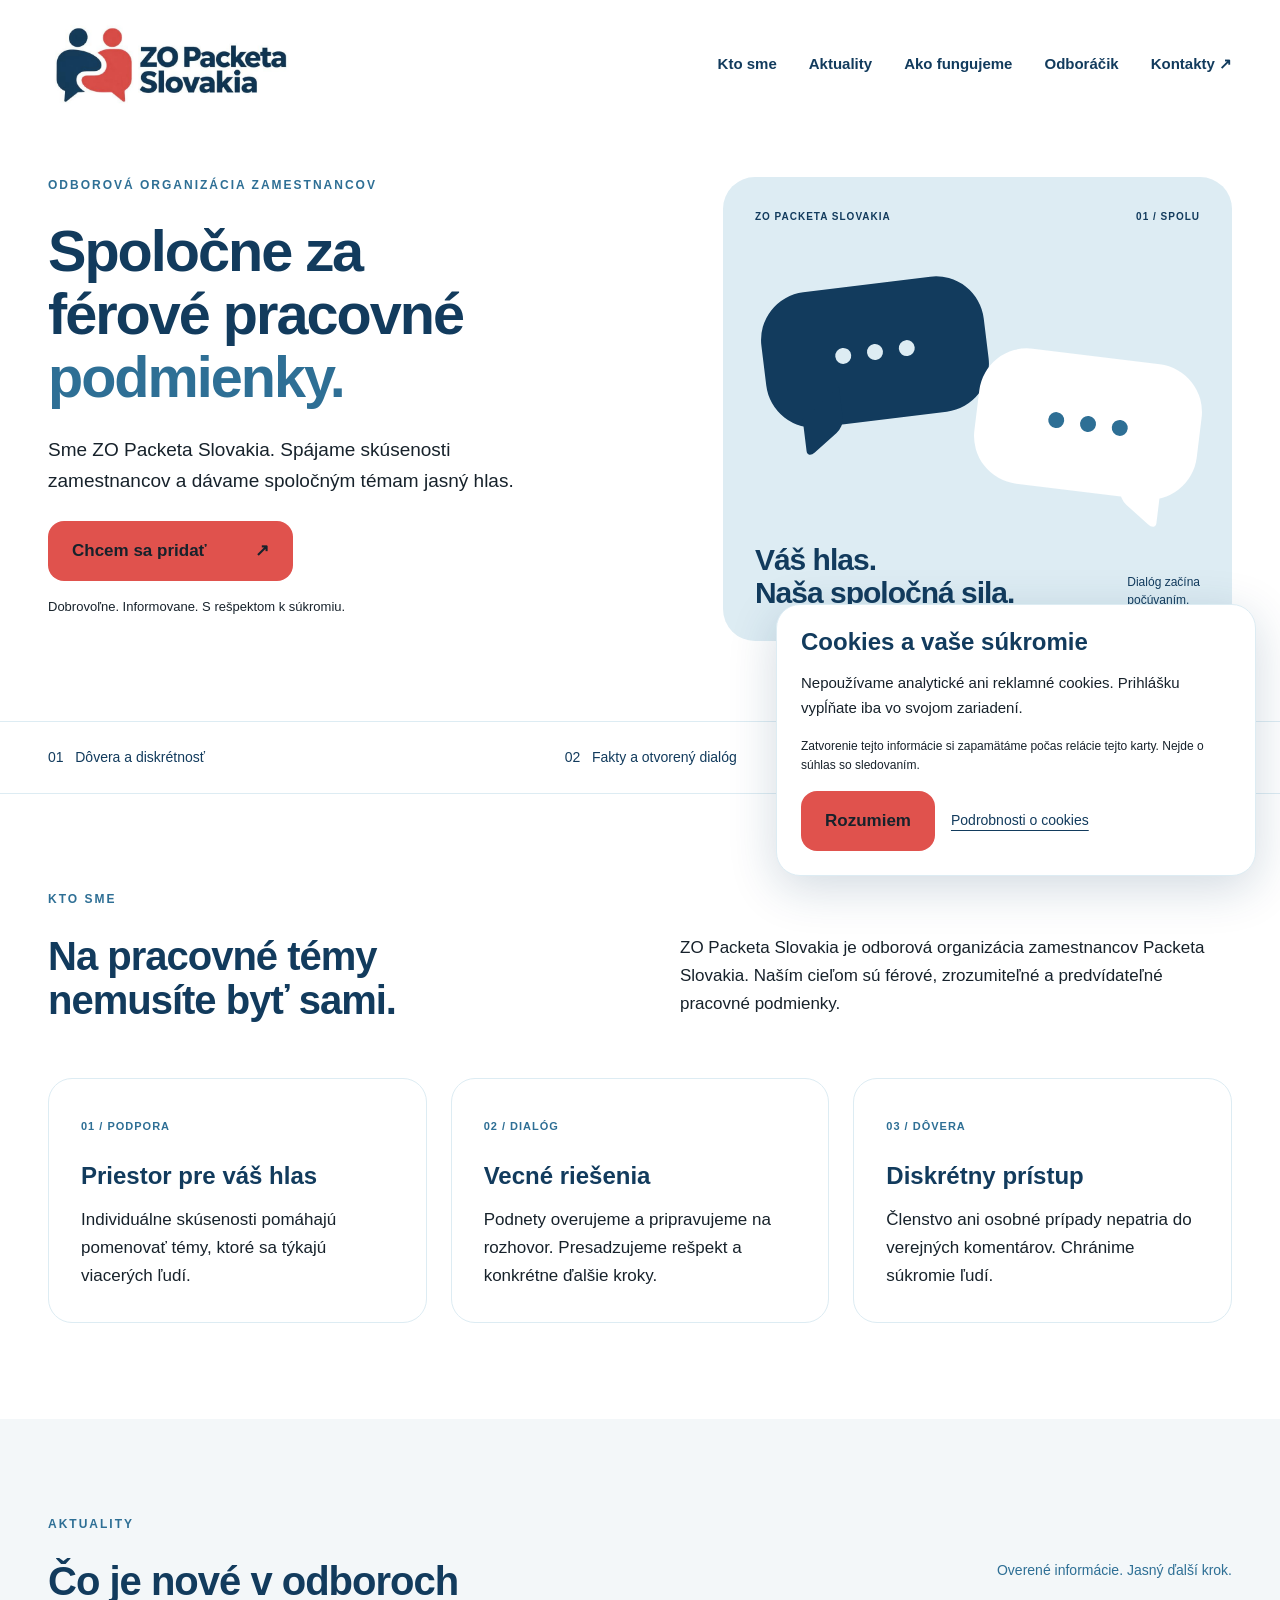
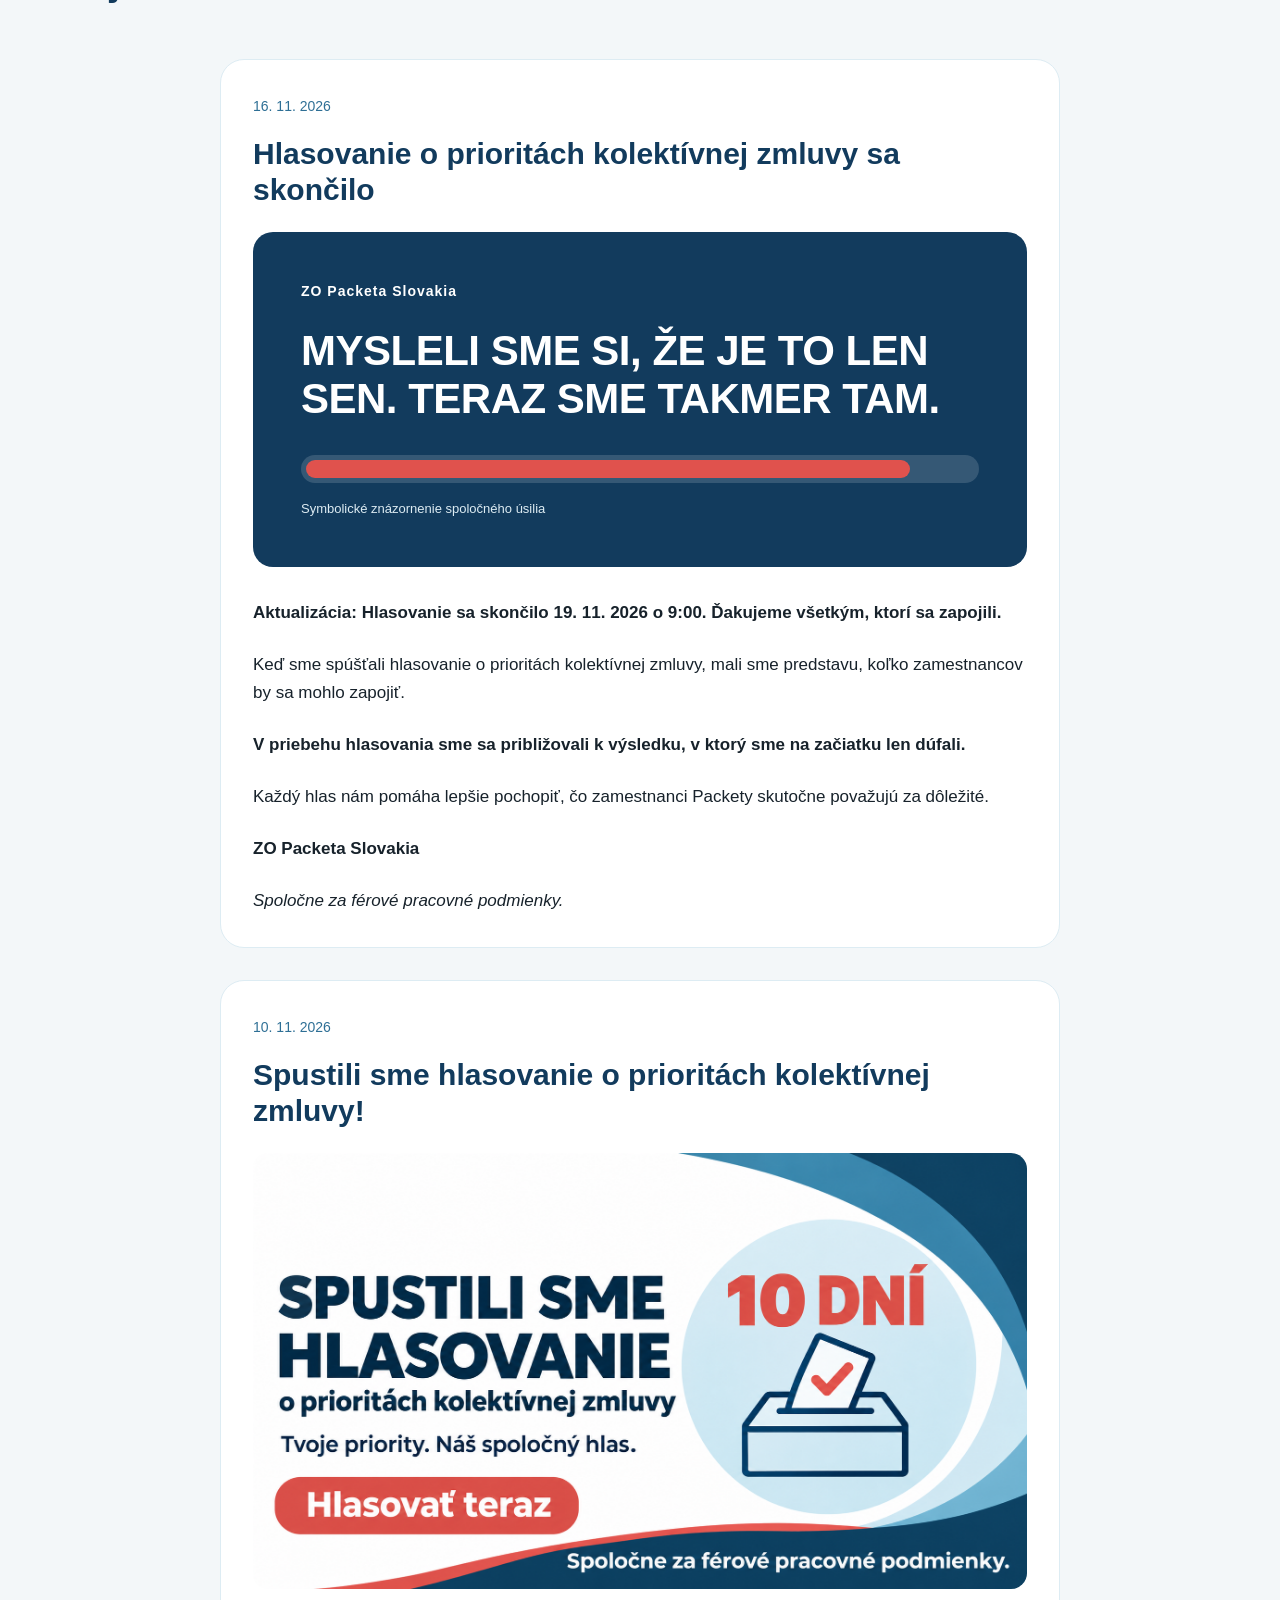
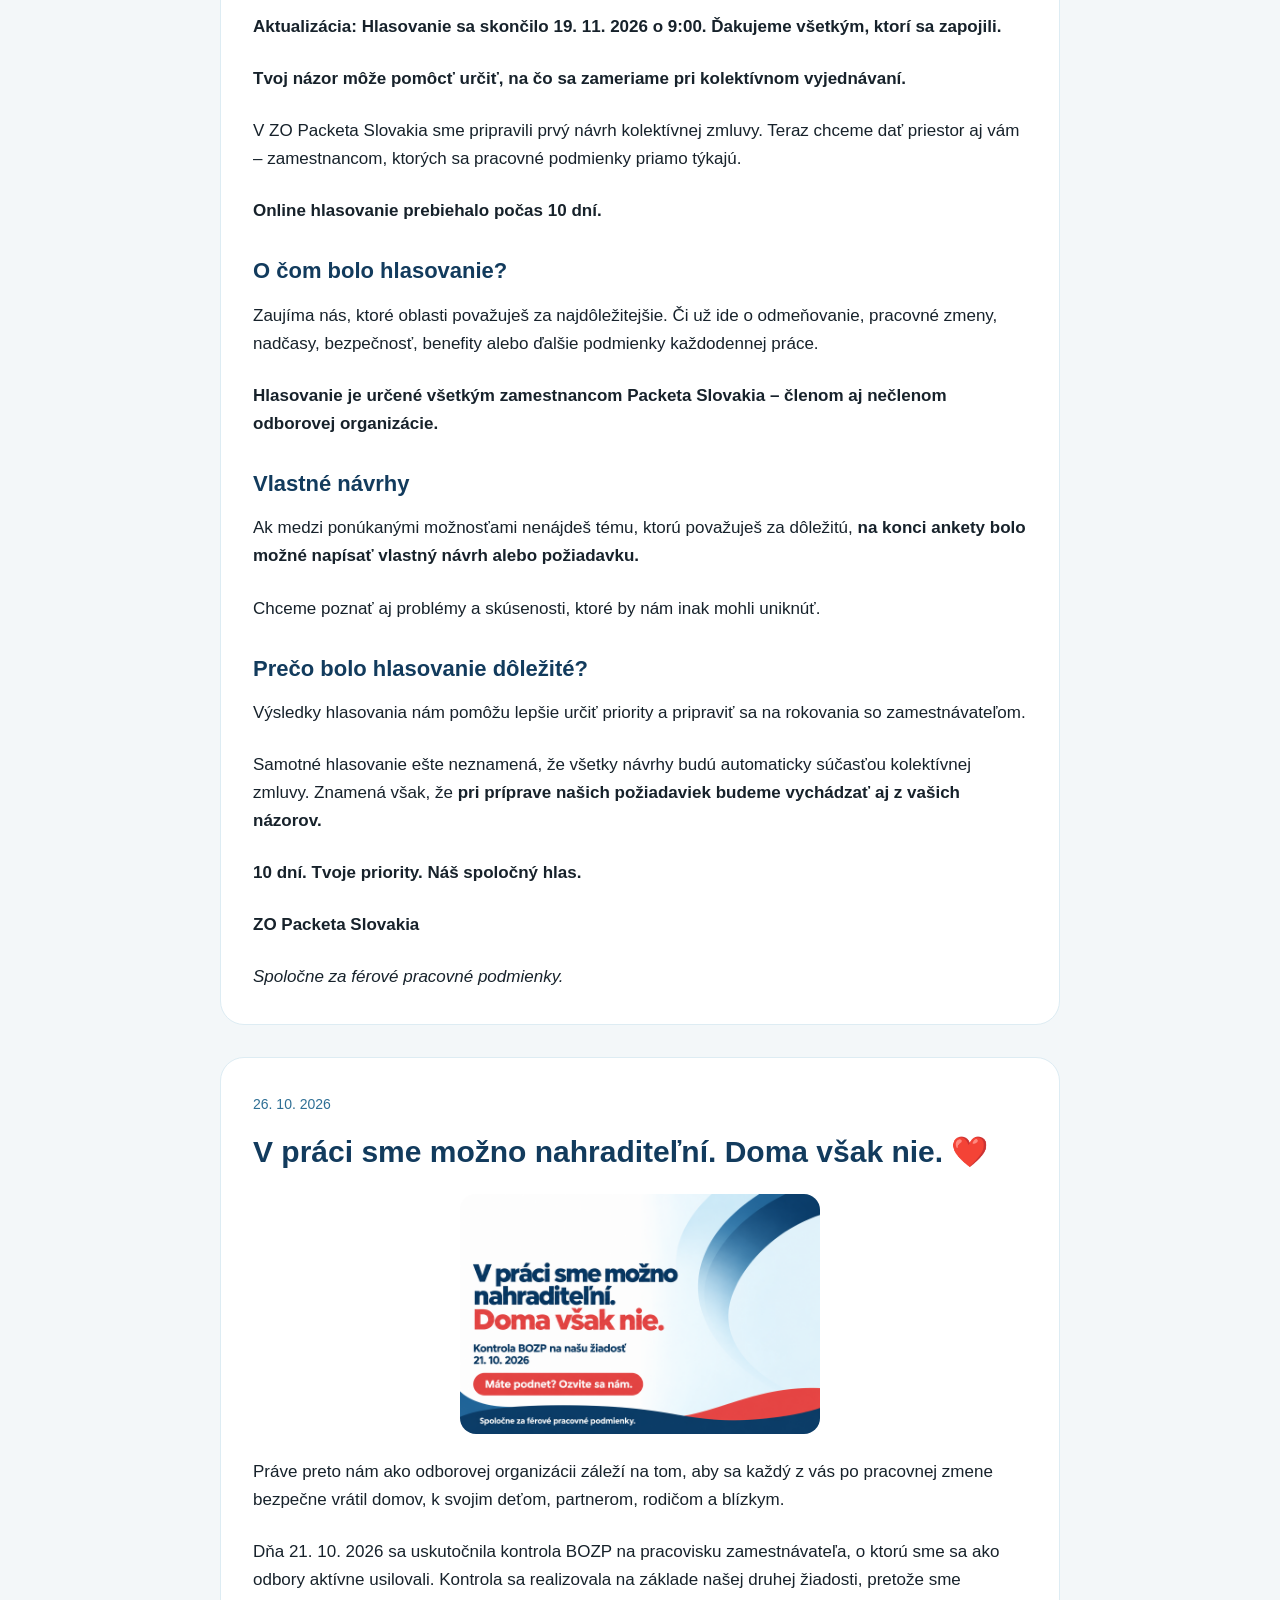
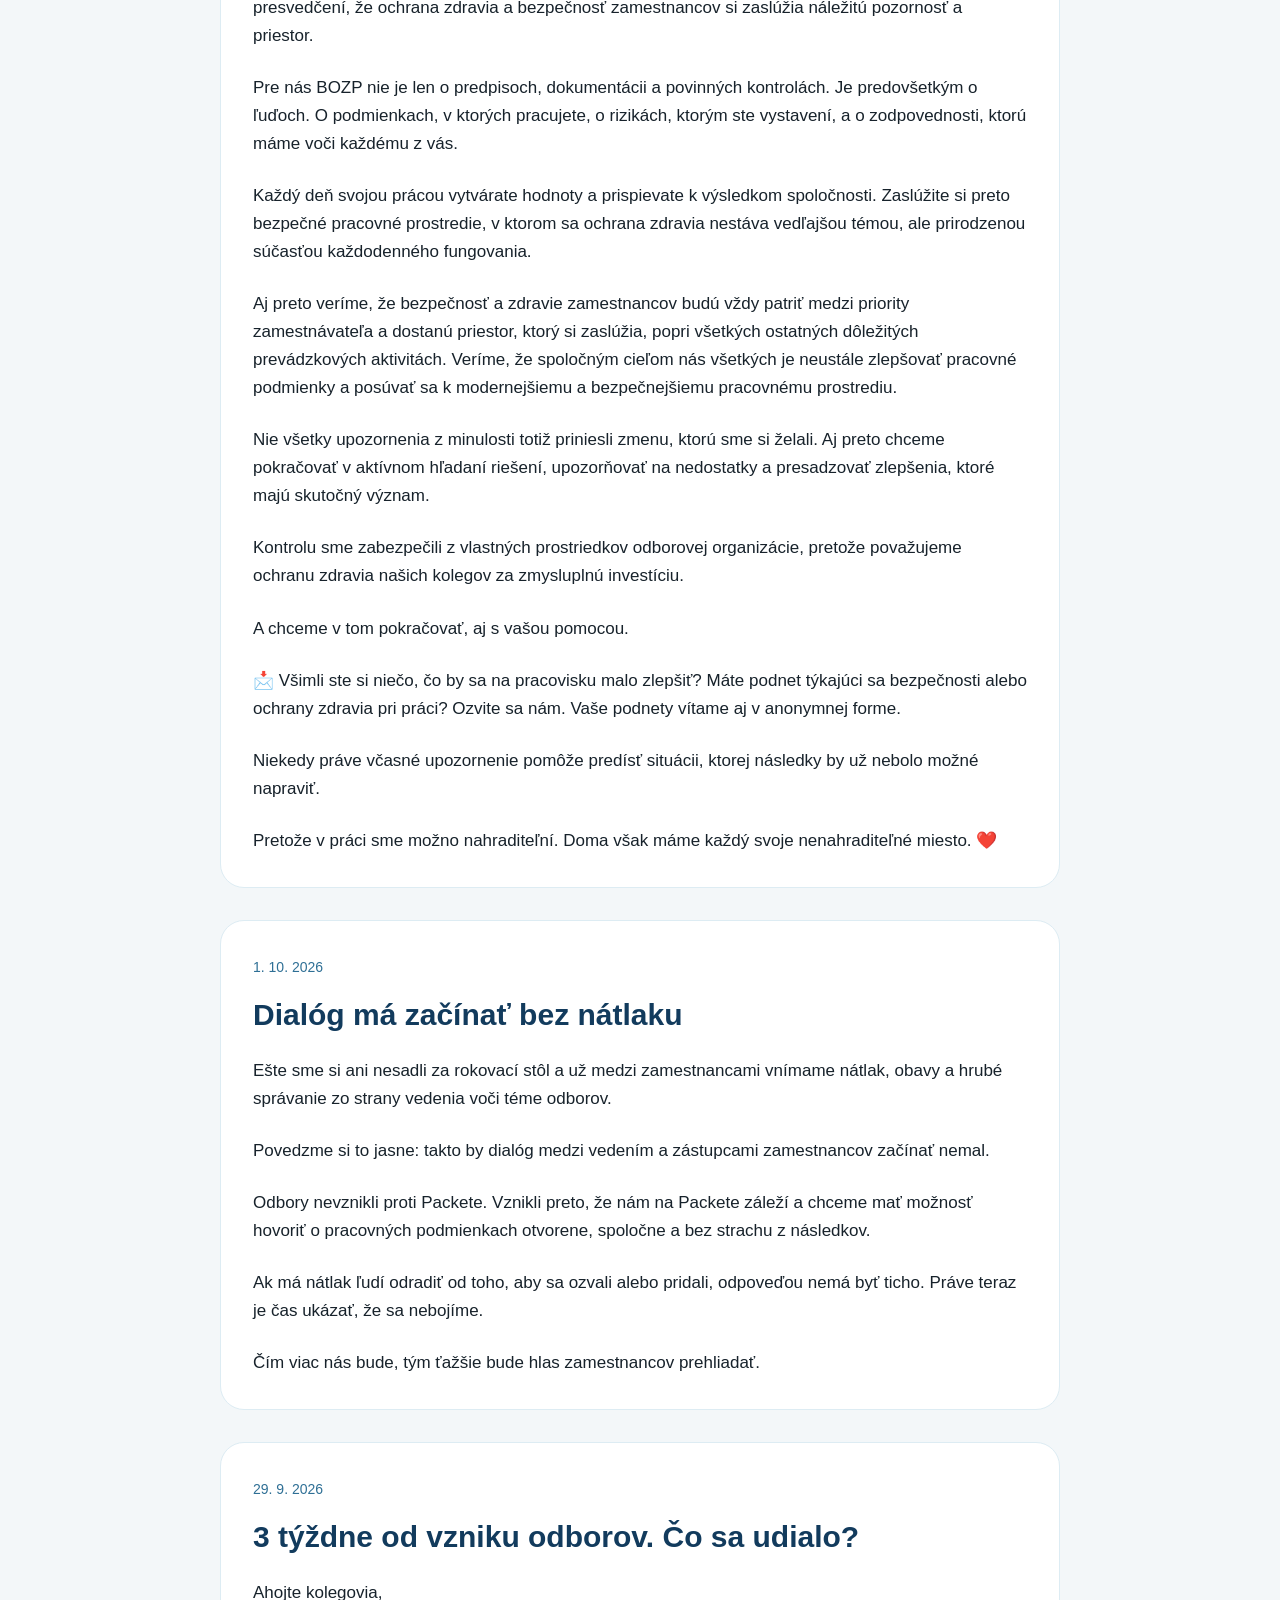
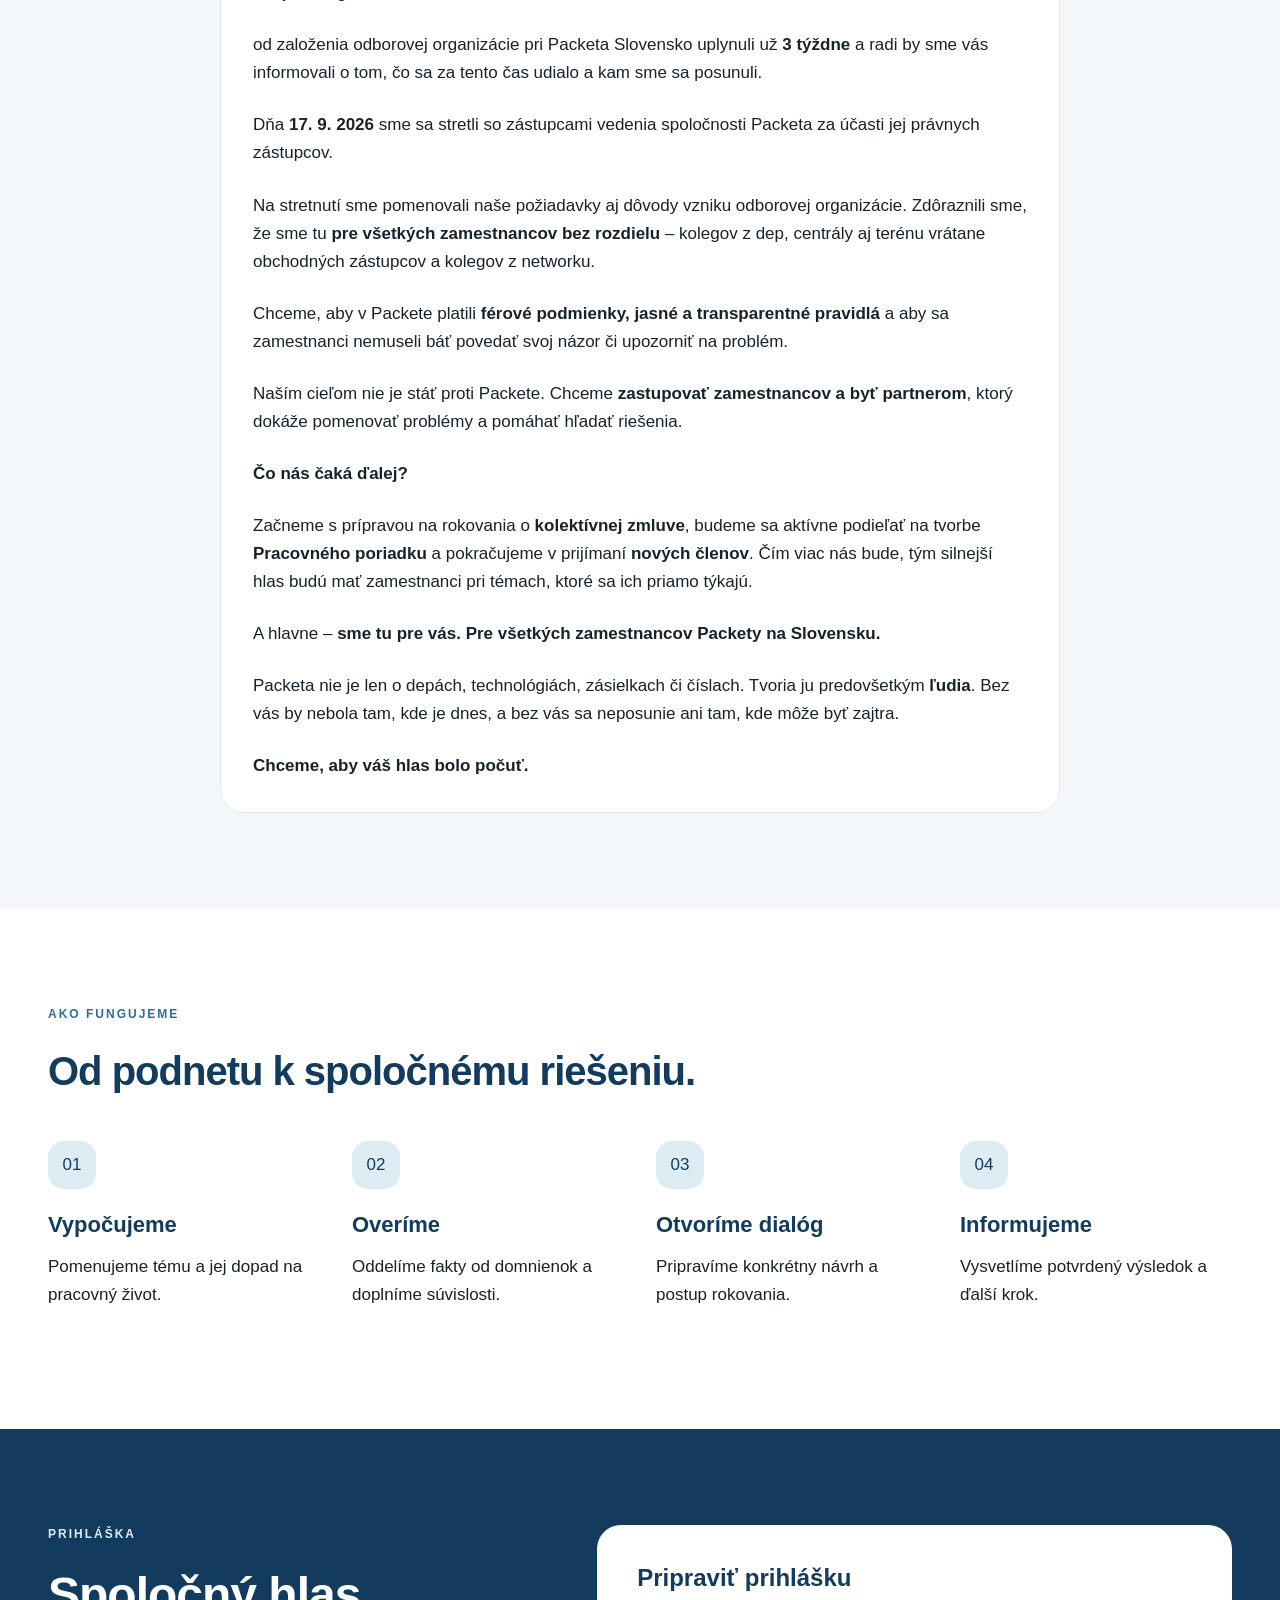
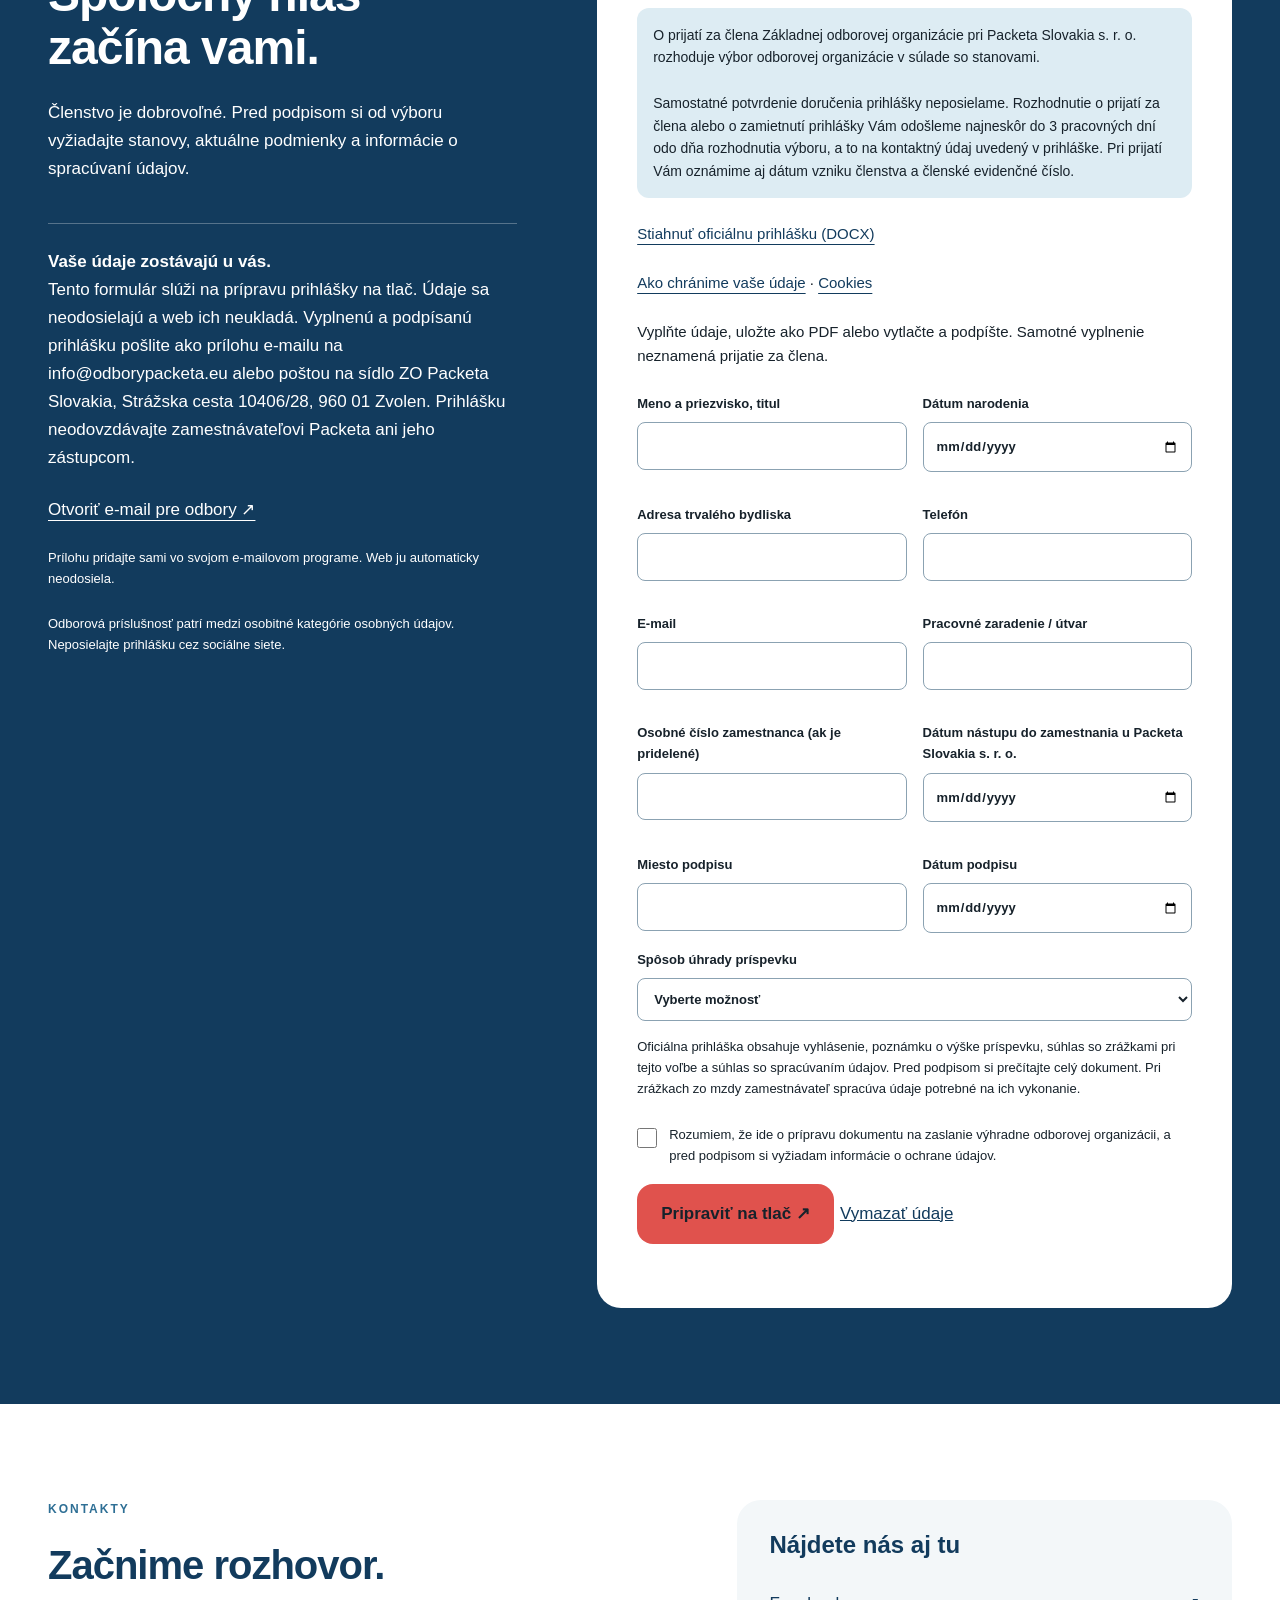
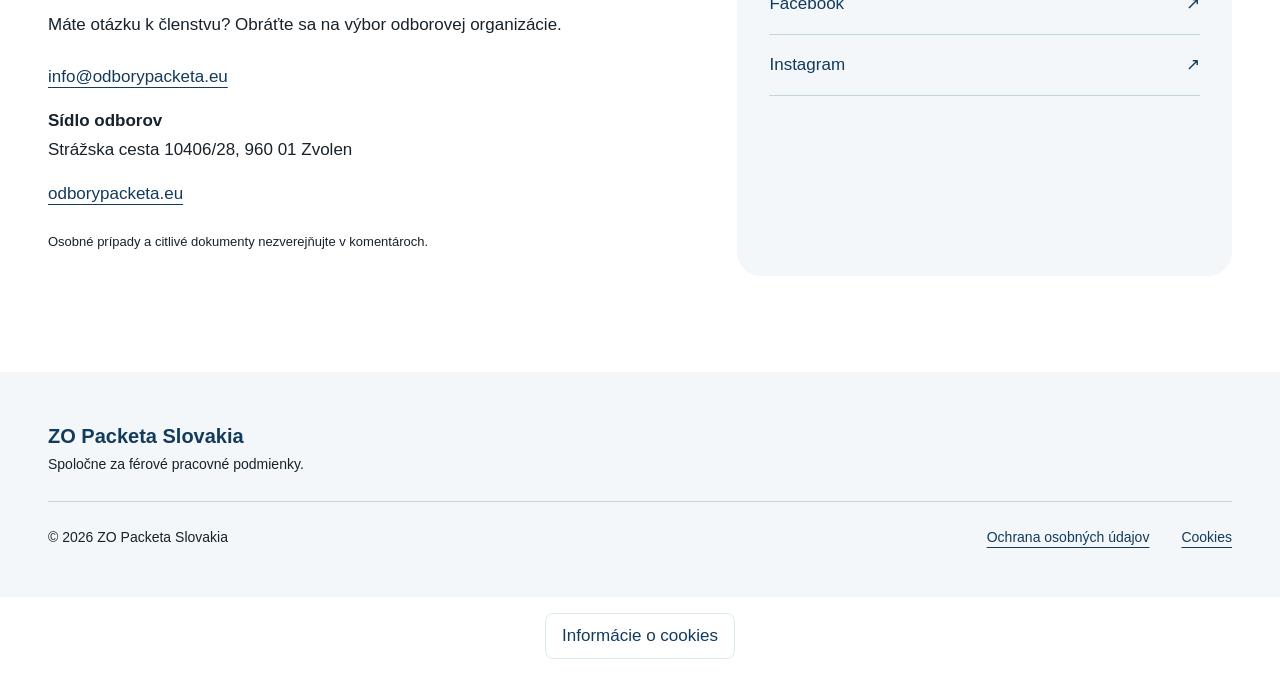
==== commit 6a3f2fcf: "Odstrániť výzvy na ukončené hlasovanie" ====
--- a/index.html
+++ b/index.html
@@ -1 +1 @@
-<!doctype html><html lang="sk"><head><meta charset="utf-8"><meta name="viewport" content="width=device-width,initial-scale=1"><title>ZO Packeta Slovakia — Spoločne za férové pracovné podmienky</title><meta name="description" content="Odborová organizácia zamestnancov Packeta Slovakia. Spoločný hlas, vecný dialóg a diskrétny prístup."><meta name="google-site-verification" content="XMaalvQGqDhDXZqg3ZkwtE0-DqF9-hSWX8yILWo6vz8" /><link rel="canonical" href="https://www.odborypacketa.eu/"><meta name="referrer" content="no-referrer"><link rel="stylesheet" href="style.css?v=20261110-hlasovanie"><script src="app.js" defer></script><script src="cookies.js" defer></script></head><body><a class="skip" href="#obsah">Preskočiť na obsah</a><header class="wrap"><a href="#" aria-label="ZO Packeta Slovakia — úvod"><img class="logo" src="logo.png" alt="ZO Packeta Slovakia"></a><button class="menu" aria-expanded="false" aria-controls="nav">Menu ☰</button><nav id="nav"><a href="#kto-sme">Kto sme</a><a href="#aktuality">Aktuality</a><a href="#ako-fungujeme">Ako fungujeme</a><a href="odboracik/">Odboráčik</a><a href="hlasovania/">Anketa</a><a href="#kontakty">Kontakty ↗</a></nav></header><main id="obsah"><section class="hero wrap"><div><p class="eyebrow">ODBOROVÁ ORGANIZÁCIA ZAMESTNANCOV</p><h1>Spoločne za<br>férové pracovné<br><span>podmienky.</span></h1><p class="lead">Sme ZO Packeta Slovakia. Spájame skúsenosti zamestnancov a dávame spoločným témam jasný hlas.</p><a class="cta" href="#prihlaska">Chcem sa pridať <span>↗</span></a><p class="micro">Dobrovoľne. Informovane. S rešpektom k súkromiu.</p></div><div class="hero-art"><div class="art-top"><span>ZO PACKETA SLOVAKIA</span><span>01 / SPOLU</span></div><div class="dialogue" aria-hidden="true"><div class="bubble first"><i></i><i></i><i></i></div><div class="bubble second"><i></i><i></i><i></i></div></div><div class="art-bottom"><p>Váš hlas.<br>Naša spoločná sila.</p><span>Dialóg začína<br>počúvaním.</span></div></div></section><div class="principles"><div class="wrap"><span>01 &nbsp; Dôvera a diskrétnosť</span><span>02 &nbsp; Fakty a otvorený dialóg</span><span>03 &nbsp; Spoločný mandát</span></div></div><section id="kto-sme" class="wrap section"><div class="section-head"><p class="eyebrow">KTO SME</p><h2>Na pracovné témy<br>nemusíte byť sami.</h2><p>ZO Packeta Slovakia je odborová organizácia zamestnancov Packeta Slovakia. Naším cieľom sú férové, zrozumiteľné a predvídateľné pracovné podmienky.</p></div><div class="cards"><article><span class="number">01 / PODPORA</span><h3>Priestor pre váš hlas</h3><p>Individuálne skúsenosti pomáhajú pomenovať témy, ktoré sa týkajú viacerých ľudí.</p></article><article><span class="number">02 / DIALÓG</span><h3>Vecné riešenia</h3><p>Podnety overujeme a pripravujeme na rozhovor. Presadzujeme rešpekt a konkrétne ďalšie kroky.</p></article><article><span class="number">03 / DÔVERA</span><h3>Diskrétny prístup</h3><p>Členstvo ani osobné prípady nepatria do verejných komentárov. Chránime súkromie ľudí.</p></article></div></section><section id="aktuality" class="news-section"><div class="wrap section"><div class="row"><div><p class="eyebrow">AKTUALITY</p><h2>Čo je nové v odboroch</h2></div><span class="quiet">Overené informácie. Jasný ďalší krok.</span></div><div id="news"><article class="news-article" id="vy-ste-nas-prekvapili"><time datetime="2026-11-16">16. 11. 2026</time><h3>VY STE NÁS PREKVAPILI. A TO EŠTE NIE JE KONIEC! 🗳️</h3><figure class="effort-graphic"><p class="effort-brand">ZO Packeta Slovakia</p><p class="effort-title">MYSLELI SME SI, ŽE JE TO LEN SEN. TERAZ SME TAKMER TAM.</p><div class="effort-track" aria-hidden="true"><span></span></div><figcaption>Symbolické znázornenie spoločného úsilia</figcaption></figure><p>Keď sme spúšťali hlasovanie o prioritách kolektívnej zmluvy, mali sme predstavu, koľko zamestnancov by sa mohlo zapojiť.</p><p><strong>Dnes sa približujeme k výsledku, v ktorý sme na začiatku len dúfali.</strong></p><p>A viete, čo je na tom najlepšie?</p><p><strong>EŠTE STÁLE HO MÔŽEME PREKONAŤ!</strong></p><p>Každý ďalší hlas nám pomáha lepšie pochopiť, čo zamestnanci Packety skutočne považujú za dôležité.</p><p>Ak si už hlasoval, ďakujeme. Ak ešte nie, <strong>práve teraz je ten správny čas zapojiť sa.</strong></p><p>A ak máš kolegu, ktorý o hlasovaní ešte nevie, povedz mu o ňom. Hlasovanie je určené všetkým zamestnancom – členom aj nečlenom odborov.</p><p><strong>Poďme spoločne prekonať naše očakávania!</strong></p><p><a class="cta" href="/hlasovania/">HLASUJ AJ TY</a></p><p><strong>ZO Packeta Slovakia</strong></p><p><em>Spoločne za férové pracovné podmienky.</em></p><p class="micro">Hlasovanie prebieha do 19. 11. 2026 o 9:00 slovenského času.</p></article><article class="news-article" id="hlasovanie-priority-kolektivnej-zmluvy"><time datetime="2026-11-10">10. 11. 2026</time><h3>Spustili sme hlasovanie o prioritách kolektívnej zmluvy!</h3><a href="content/images/hlasovanie-priority-2026-11-10.png" aria-label="Otvoriť pôvodnú grafiku v plnej veľkosti"><img class="news-image" src="content/images/hlasovanie-priority-2026-11-10.png" width="1672" height="941" loading="lazy" alt="Spustili sme hlasovanie o prioritách kolektívnej zmluvy. 10 dní. Tvoje priority. Náš spoločný hlas."></a><p><strong>Tvoj názor môže pomôcť určiť, na čo sa zameriame pri kolektívnom vyjednávaní.</strong></p><p>V ZO Packeta Slovakia sme pripravili prvý návrh kolektívnej zmluvy. Teraz chceme dať priestor aj vám – zamestnancom, ktorých sa pracovné podmienky priamo týkajú.</p><p><strong>Spúšťame online hlasovanie, ktoré bude dostupné počas 10 dní.</strong></p><h4>O čom môžeš rozhodovať?</h4><p>Zaujíma nás, ktoré oblasti považuješ za najdôležitejšie. Či už ide o odmeňovanie, pracovné zmeny, nadčasy, bezpečnosť, benefity alebo ďalšie podmienky každodennej práce.</p><p><strong>Hlasovanie je určené všetkým zamestnancom Packeta Slovakia – členom aj nečlenom odborovej organizácie.</strong></p><h4>Máš vlastný návrh? Napíš nám ho!</h4><p>Ak medzi ponúkanými možnosťami nenájdeš tému, ktorú považuješ za dôležitú, <strong>na konci ankety môžeš napísať vlastný návrh alebo požiadavku.</strong></p><p>Chceme poznať aj problémy a skúsenosti, ktoré by nám inak mohli uniknúť.</p><h4>Prečo sa zapojiť?</h4><p>Výsledky hlasovania nám pomôžu lepšie určiť priority a pripraviť sa na rokovania so zamestnávateľom.</p><p>Samotné hlasovanie ešte neznamená, že všetky návrhy budú automaticky súčasťou kolektívnej zmluvy. Znamená však, že <strong>pri príprave našich požiadaviek budeme vychádzať aj z vašich názorov.</strong></p><p><strong>10 dní. Tvoje priority. Náš spoločný hlas.</strong></p><p><a class="cta" href="/hlasovania/">HLASUJ TERAZ</a></p><p><strong>ZO Packeta Slovakia</strong></p><p><em>Spoločne za férové pracovné podmienky.</em></p><p class="micro">Hlasovanie prebieha od 9. 11. 2026 o 9:00 do 19. 11. 2026 o 9:00.</p></article><article class="news-article" id="bozp-2026-10-21"><time datetime="2026-10-26">26. 10. 2026</time><h3>V práci sme možno nahraditeľní. Doma však nie. ❤️</h3><a href="content/images/bozp-2026-10-21.png" aria-label="Otvoriť pôvodnú grafiku v plnej veľkosti"><img class="news-image" src="content/images/bozp-2026-10-21.png" width="1536" height="1024" loading="lazy" alt="V práci sme možno nahraditeľní. Doma však nie. Kontrola BOZP na našu žiadosť 21. 10. 2026. Máte podnet? Ozvite sa nám."></a><p>Práve preto nám ako odborovej organizácii záleží na tom, aby sa každý z vás po pracovnej zmene bezpečne vrátil domov, k svojim deťom, partnerom, rodičom a blízkym.</p><p>Dňa 21. 10. 2026 sa uskutočnila kontrola BOZP na pracovisku zamestnávateľa, o ktorú sme sa ako odbory aktívne usilovali. Kontrola sa realizovala na základe našej druhej žiadosti, pretože sme presvedčení, že ochrana zdravia a bezpečnosť zamestnancov si zaslúžia náležitú pozornosť a priestor.</p><p>Pre nás BOZP nie je len o predpisoch, dokumentácii a povinných kontrolách. Je predovšetkým o ľuďoch. O podmienkach, v ktorých pracujete, o rizikách, ktorým ste vystavení, a o zodpovednosti, ktorú máme voči každému z vás.</p><p>Každý deň svojou prácou vytvárate hodnoty a prispievate k výsledkom spoločnosti. Zaslúžite si preto bezpečné pracovné prostredie, v ktorom sa ochrana zdravia nestáva vedľajšou témou, ale prirodzenou súčasťou každodenného fungovania.</p><p>Aj preto veríme, že bezpečnosť a zdravie zamestnancov budú vždy patriť medzi priority zamestnávateľa a dostanú priestor, ktorý si zaslúžia,  popri všetkých ostatných dôležitých prevádzkových aktivitách. Veríme, že spoločným cieľom nás všetkých je neustále zlepšovať pracovné podmienky a posúvať sa k modernejšiemu a bezpečnejšiemu pracovnému prostrediu.</p><p>Nie všetky upozornenia z minulosti totiž priniesli zmenu, ktorú sme si želali. Aj preto chceme pokračovať v aktívnom hľadaní riešení, upozorňovať na nedostatky a presadzovať zlepšenia, ktoré majú skutočný význam.</p><p>Kontrolu sme zabezpečili z vlastných prostriedkov odborovej organizácie, pretože považujeme ochranu zdravia našich kolegov za zmysluplnú investíciu.</p><p>A chceme v tom pokračovať, aj s vašou pomocou.</p><p>📩 Všimli ste si niečo, čo by sa na pracovisku malo zlepšiť? Máte podnet týkajúci sa bezpečnosti alebo ochrany zdravia pri práci? Ozvite sa nám. Vaše podnety vítame aj v anonymnej forme.</p><p>Niekedy práve včasné upozornenie pomôže predísť situácii, ktorej následky by už nebolo možné napraviť.</p><p>Pretože v práci sme možno nahraditeľní. Doma však máme každý svoje nenahraditeľné miesto. ❤️</p></article><article class="news-article"><time datetime="2026-10-01">1. 10. 2026</time><h3>Dialóg má začínať bez nátlaku</h3><p>Ešte sme si ani nesadli za rokovací stôl a už medzi zamestnancami vnímame nátlak, obavy a hrubé správanie zo strany vedenia voči téme odborov.</p><p>Povedzme si to jasne: takto by dialóg medzi vedením a zástupcami zamestnancov začínať nemal.</p><p>Odbory nevznikli proti Packete. Vznikli preto, že nám na Packete záleží a chceme mať možnosť hovoriť o pracovných podmienkach otvorene, spoločne a bez strachu z následkov.</p><p>Ak má nátlak ľudí odradiť od toho, aby sa ozvali alebo pridali, odpoveďou nemá byť ticho. Práve teraz je čas ukázať, že sa nebojíme.</p><p>Čím viac nás bude, tým ťažšie bude hlas zamestnancov prehliadať.</p></article><article class="news-article"><time datetime="2026-09-29">29. 9. 2026</time><h3>3 týždne od vzniku odborov. Čo sa udialo?</h3><p>Ahojte kolegovia,</p><p>od založenia odborovej organizácie pri Packeta Slovensko uplynuli už <strong>3 týždne</strong> a radi by sme vás informovali o tom, čo sa za tento čas udialo a kam sme sa posunuli.</p><p>Dňa <strong>17. 9. 2026</strong> sme sa stretli so zástupcami vedenia spoločnosti Packeta za účasti jej právnych zástupcov.</p><p>Na stretnutí sme pomenovali naše požiadavky aj dôvody vzniku odborovej organizácie. Zdôraznili sme, že sme tu <strong>pre všetkých zamestnancov bez rozdielu</strong> – kolegov z dep, centrály aj terénu vrátane obchodných zástupcov a kolegov z networku.</p><p>Chceme, aby v Packete platili <strong>férové podmienky, jasné a transparentné pravidlá</strong> a aby sa zamestnanci nemuseli báť povedať svoj názor či upozorniť na problém.</p><p>Naším cieľom nie je stáť proti Packete. Chceme <strong>zastupovať zamestnancov a byť partnerom</strong>, ktorý dokáže pomenovať problémy a pomáhať hľadať riešenia.</p><p><strong>Čo nás čaká ďalej?</strong></p><p>Začneme s prípravou na rokovania o <strong>kolektívnej zmluve</strong>, budeme sa aktívne podieľať na tvorbe <strong>Pracovného poriadku</strong> a pokračujeme v prijímaní <strong>nových členov</strong>. Čím viac nás bude, tým silnejší hlas budú mať zamestnanci pri témach, ktoré sa ich priamo týkajú.</p><p>A hlavne – <strong>sme tu pre vás. Pre všetkých zamestnancov Packety na Slovensku.</strong></p><p>Packeta nie je len o depách, technológiách, zásielkach či číslach. Tvoria ju predovšetkým <strong>ľudia</strong>. Bez vás by nebola tam, kde je dnes, a bez vás sa neposunie ani tam, kde môže byť zajtra.</p><p><strong>Chceme, aby váš hlas bolo počuť.</strong></p></article></div></div></section><section id="ako-fungujeme" class="wrap section"><p class="eyebrow">AKO FUNGUJEME</p><h2>Od podnetu k spoločnému riešeniu.</h2><div class="steps"><article><span>01</span><h3>Vypočujeme</h3><p>Pomenujeme tému a jej dopad na pracovný život.</p></article><article><span>02</span><h3>Overíme</h3><p>Oddelíme fakty od domnienok a doplníme súvislosti.</p></article><article><span>03</span><h3>Otvoríme dialóg</h3><p>Pripravíme konkrétny návrh a postup rokovania.</p></article><article><span>04</span><h3>Informujeme</h3><p>Vysvetlíme potvrdený výsledok a ďalší krok.</p></article></div></section><section id="prihlaska" class="join"><div class="wrap section join-grid"><div><p class="eyebrow">PRIHLÁŠKA</p><h2>Spoločný hlas<br>začína vami.</h2><p>Členstvo je dobrovoľné. Pred podpisom si od výboru vyžiadajte stanovy, aktuálne podmienky a informácie o spracúvaní údajov.</p><div class="privacy-note"><strong>Vaše údaje zostávajú u vás.</strong><p>Tento formulár slúži na prípravu prihlášky na tlač. Údaje sa neodosielajú a web ich neukladá. Vyplnenú a podpísanú prihlášku pošlite ako prílohu e-mailu na info@odborypacketa.eu alebo poštou na sídlo ZO Packeta Slovakia, Strážska cesta 10406/28, 960 01 Zvolen. Prihlášku neodovzdávajte zamestnávateľovi Packeta ani jeho zástupcom.</p></div><p><a class="email-link" href="mailto:info@odborypacketa.eu">Otvoriť e-mail pre odbory ↗</a></p><p class="micro">Prílohu pridajte sami vo svojom e-mailovom programe. Web ju automaticky neodosiela.</p><p class="micro">Odborová príslušnosť patrí medzi osobitné kategórie osobných údajov. Neposielajte prihlášku cez sociálne siete.</p></div><div class="form-card"><h3>Pripraviť prihlášku</h3><div class="application-process"><p>O prijatí za člena Základnej odborovej organizácie pri Packeta Slovakia s. r. o. rozhoduje výbor odborovej organizácie v súlade so stanovami.</p><p>Samostatné potvrdenie doručenia prihlášky neposielame. Rozhodnutie o prijatí za člena alebo o zamietnutí prihlášky Vám odošleme najneskôr do 3 pracovných dní odo dňa rozhodnutia výboru, a to na kontaktný údaj uvedený v prihláške. Pri prijatí Vám oznámime aj dátum vzniku členstva a členské evidenčné číslo.</p></div><p><a href="prihlaska.docx" download>Stiahnuť oficiálnu prihlášku (DOCX)</a></p><p><a href="sukromie.html">Ako chránime vaše údaje</a> · <a href="cookies.html">Cookies</a></p><p>Vyplňte údaje, uložte ako PDF alebo vytlačte a podpíšte. Samotné vyplnenie neznamená prijatie za člena.</p><form id="application" autocomplete="off"><fieldset id="application-fields" disabled><div class="fields"><label>Meno a priezvisko, titul<input name="Meno a priezvisko, titul" type="text" maxlength="160" required></label><label>Dátum narodenia<input name="Dátum narodenia" type="date" maxlength="160" required></label><label>Adresa trvalého bydliska<input name="Adresa trvalého bydliska" type="text" maxlength="160" required></label><label>Telefón<input name="Telefón" type="tel" maxlength="160" ></label><label>E-mail<input name="E-mail" type="email" maxlength="160" ></label><label>Pracovné zaradenie / útvar<input name="Pracovné zaradenie / útvar" type="text" maxlength="160" required></label><label>Osobné číslo zamestnanca (ak je pridelené)<input name="Osobné číslo zamestnanca (ak je pridelené)" type="text" maxlength="160" ></label><label>Dátum nástupu do zamestnania u Packeta Slovakia s. r. o.<input name="Dátum nástupu do zamestnania u Packeta Slovakia s. r. o." type="date" maxlength="160" ></label><label>Miesto podpisu<input name="Miesto podpisu" type="text" maxlength="160" ></label><label>Dátum podpisu<input name="Dátum podpisu" type="date" maxlength="160" ></label></div><label>Spôsob úhrady príspevku<select name="Spôsob úhrady"><option value="">Vyberte možnosť</option><option>Bankovým prevodom</option><option>Zrážkou zo mzdy</option></select></label><p class="micro">Oficiálna prihláška obsahuje vyhlásenie, poznámku o výške príspevku, súhlas so zrážkami pri tejto voľbe a súhlas so spracúvaním údajov. Pred podpisom si prečítajte celý dokument. Pri zrážkach zo mzdy zamestnávateľ spracúva údaje potrebné na ich vykonanie.</p><label class="check"><input type="checkbox" required> Rozumiem, že ide o prípravu dokumentu na zaslanie výhradne odborovej organizácii, a pred podpisom si vyžiadam informácie o ochrane údajov.</label><button class="primary" type="submit">Pripraviť na tlač ↗</button><button type="reset" class="text-button">Vymazať údaje</button><p role="status" id="form-status"></p></fieldset><noscript>Na lokálnu prípravu prihlášky je potrebný JavaScript. Kontaktujte výbor pre papierovú verziu.</noscript></form></div></div></section><section id="kontakty" class="wrap section"><div class="contact-grid"><div><p class="eyebrow">KONTAKTY</p><h2>Začnime rozhovor.</h2><p>Máte otázku k členstvu? Obráťte sa na výbor odborovej organizácie.</p><div id="contact"><a href="mailto:info@odborypacketa.eu">info@odborypacketa.eu</a><address class="contact-address"><strong>Sídlo odborov</strong><br>Strážska cesta 10406/28, 960 01 Zvolen</address><p><a href="https://odborypacketa.eu/">odborypacketa.eu</a></p></div><p class="micro">Osobné prípady a citlivé dokumenty nezverejňujte v komentároch.</p></div><div class="social"><h3>Nájdete nás aj tu</h3><a href="https://www.facebook.com/ZOPacketaSlovakia" target="_blank" rel="noopener noreferrer">Facebook <span>↗</span></a><a href="https://www.instagram.com/zo_packeta_slovakia/" target="_blank" rel="noopener noreferrer">Instagram <span>↗</span></a></div></div></section></main><footer><div class="wrap"><strong>ZO Packeta Slovakia</strong><p>Spoločne za férové pracovné podmienky.</p><div class="footer-row"><span>© 2026 ZO Packeta Slovakia</span><a href="sukromie.html">Ochrana osobných údajov</a><a href="cookies.html">Cookies</a></div></div></footer><section id="print-area"></section><button class="cookie-reopen" type="button" hidden>Informácie o cookies</button></body></html>
+<!doctype html><html lang="sk"><head><meta charset="utf-8"><meta name="viewport" content="width=device-width,initial-scale=1"><title>ZO Packeta Slovakia — Spoločne za férové pracovné podmienky</title><meta name="description" content="Odborová organizácia zamestnancov Packeta Slovakia. Spoločný hlas, vecný dialóg a diskrétny prístup."><meta name="google-site-verification" content="XMaalvQGqDhDXZqg3ZkwtE0-DqF9-hSWX8yILWo6vz8" /><link rel="canonical" href="https://www.odborypacketa.eu/"><meta name="referrer" content="no-referrer"><link rel="stylesheet" href="style.css?v=20261116-spolocne-usilie"><script src="app.js" defer></script><script src="cookies.js" defer></script></head><body><a class="skip" href="#obsah">Preskočiť na obsah</a><header class="wrap"><a href="#" aria-label="ZO Packeta Slovakia — úvod"><img class="logo" src="logo.png" alt="ZO Packeta Slovakia"></a><button class="menu" aria-expanded="false" aria-controls="nav">Menu ☰</button><nav id="nav"><a href="#kto-sme">Kto sme</a><a href="#aktuality">Aktuality</a><a href="#ako-fungujeme">Ako fungujeme</a><a href="odboracik/">Odboráčik</a><a href="#kontakty">Kontakty ↗</a></nav></header><main id="obsah"><section class="hero wrap"><div><p class="eyebrow">ODBOROVÁ ORGANIZÁCIA ZAMESTNANCOV</p><h1>Spoločne za<br>férové pracovné<br><span>podmienky.</span></h1><p class="lead">Sme ZO Packeta Slovakia. Spájame skúsenosti zamestnancov a dávame spoločným témam jasný hlas.</p><a class="cta" href="#prihlaska">Chcem sa pridať <span>↗</span></a><p class="micro">Dobrovoľne. Informovane. S rešpektom k súkromiu.</p></div><div class="hero-art"><div class="art-top"><span>ZO PACKETA SLOVAKIA</span><span>01 / SPOLU</span></div><div class="dialogue" aria-hidden="true"><div class="bubble first"><i></i><i></i><i></i></div><div class="bubble second"><i></i><i></i><i></i></div></div><div class="art-bottom"><p>Váš hlas.<br>Naša spoločná sila.</p><span>Dialóg začína<br>počúvaním.</span></div></div></section><div class="principles"><div class="wrap"><span>01 &nbsp; Dôvera a diskrétnosť</span><span>02 &nbsp; Fakty a otvorený dialóg</span><span>03 &nbsp; Spoločný mandát</span></div></div><section id="kto-sme" class="wrap section"><div class="section-head"><p class="eyebrow">KTO SME</p><h2>Na pracovné témy<br>nemusíte byť sami.</h2><p>ZO Packeta Slovakia je odborová organizácia zamestnancov Packeta Slovakia. Naším cieľom sú férové, zrozumiteľné a predvídateľné pracovné podmienky.</p></div><div class="cards"><article><span class="number">01 / PODPORA</span><h3>Priestor pre váš hlas</h3><p>Individuálne skúsenosti pomáhajú pomenovať témy, ktoré sa týkajú viacerých ľudí.</p></article><article><span class="number">02 / DIALÓG</span><h3>Vecné riešenia</h3><p>Podnety overujeme a pripravujeme na rozhovor. Presadzujeme rešpekt a konkrétne ďalšie kroky.</p></article><article><span class="number">03 / DÔVERA</span><h3>Diskrétny prístup</h3><p>Členstvo ani osobné prípady nepatria do verejných komentárov. Chránime súkromie ľudí.</p></article></div></section><section id="aktuality" class="news-section"><div class="wrap section"><div class="row"><div><p class="eyebrow">AKTUALITY</p><h2>Čo je nové v odboroch</h2></div><span class="quiet">Overené informácie. Jasný ďalší krok.</span></div><div id="news"><article class="news-article" id="vy-ste-nas-prekvapili"><time datetime="2026-11-16">16. 11. 2026</time><h3>Hlasovanie o prioritách kolektívnej zmluvy sa skončilo</h3><figure class="effort-graphic"><p class="effort-brand">ZO Packeta Slovakia</p><p class="effort-title">MYSLELI SME SI, ŽE JE TO LEN SEN. TERAZ SME TAKMER TAM.</p><div class="effort-track" aria-hidden="true"><span></span></div><figcaption>Symbolické znázornenie spoločného úsilia</figcaption></figure><p><strong>Aktualizácia: Hlasovanie sa skončilo 19. 11. 2026 o 9:00. Ďakujeme všetkým, ktorí sa zapojili.</strong></p><p>Keď sme spúšťali hlasovanie o prioritách kolektívnej zmluvy, mali sme predstavu, koľko zamestnancov by sa mohlo zapojiť.</p><p><strong>V priebehu hlasovania sme sa približovali k výsledku, v ktorý sme na začiatku len dúfali.</strong></p><p>Každý hlas nám pomáha lepšie pochopiť, čo zamestnanci Packety skutočne považujú za dôležité.</p><p><strong>ZO Packeta Slovakia</strong></p><p><em>Spoločne za férové pracovné podmienky.</em></p></article><article class="news-article" id="hlasovanie-priority-kolektivnej-zmluvy"><time datetime="2026-11-10">10. 11. 2026</time><h3>Spustili sme hlasovanie o prioritách kolektívnej zmluvy!</h3><a href="content/images/hlasovanie-priority-2026-11-10.png" aria-label="Otvoriť pôvodnú grafiku v plnej veľkosti"><img class="news-image" src="content/images/hlasovanie-priority-2026-11-10.png" width="1672" height="941" loading="lazy" alt="Spustili sme hlasovanie o prioritách kolektívnej zmluvy. 10 dní. Tvoje priority. Náš spoločný hlas."></a><p><strong>Aktualizácia: Hlasovanie sa skončilo 19. 11. 2026 o 9:00. Ďakujeme všetkým, ktorí sa zapojili.</strong></p><p><strong>Tvoj názor môže pomôcť určiť, na čo sa zameriame pri kolektívnom vyjednávaní.</strong></p><p>V ZO Packeta Slovakia sme pripravili prvý návrh kolektívnej zmluvy. Teraz chceme dať priestor aj vám – zamestnancom, ktorých sa pracovné podmienky priamo týkajú.</p><p><strong>Online hlasovanie prebiehalo počas 10 dní.</strong></p><h4>O čom bolo hlasovanie?</h4><p>Zaujíma nás, ktoré oblasti považuješ za najdôležitejšie. Či už ide o odmeňovanie, pracovné zmeny, nadčasy, bezpečnosť, benefity alebo ďalšie podmienky každodennej práce.</p><p><strong>Hlasovanie je určené všetkým zamestnancom Packeta Slovakia – členom aj nečlenom odborovej organizácie.</strong></p><h4>Vlastné návrhy</h4><p>Ak medzi ponúkanými možnosťami nenájdeš tému, ktorú považuješ za dôležitú, <strong>na konci ankety bolo možné napísať vlastný návrh alebo požiadavku.</strong></p><p>Chceme poznať aj problémy a skúsenosti, ktoré by nám inak mohli uniknúť.</p><h4>Prečo bolo hlasovanie dôležité?</h4><p>Výsledky hlasovania nám pomôžu lepšie určiť priority a pripraviť sa na rokovania so zamestnávateľom.</p><p>Samotné hlasovanie ešte neznamená, že všetky návrhy budú automaticky súčasťou kolektívnej zmluvy. Znamená však, že <strong>pri príprave našich požiadaviek budeme vychádzať aj z vašich názorov.</strong></p><p><strong>10 dní. Tvoje priority. Náš spoločný hlas.</strong></p><p><strong>ZO Packeta Slovakia</strong></p><p><em>Spoločne za férové pracovné podmienky.</em></p></article><article class="news-article" id="bozp-2026-10-21"><time datetime="2026-10-26">26. 10. 2026</time><h3>V práci sme možno nahraditeľní. Doma však nie. ❤️</h3><a href="content/images/bozp-2026-10-21.png" aria-label="Otvoriť pôvodnú grafiku v plnej veľkosti"><img class="news-image" src="content/images/bozp-2026-10-21.png" width="1536" height="1024" loading="lazy" alt="V práci sme možno nahraditeľní. Doma však nie. Kontrola BOZP na našu žiadosť 21. 10. 2026. Máte podnet? Ozvite sa nám."></a><p>Práve preto nám ako odborovej organizácii záleží na tom, aby sa každý z vás po pracovnej zmene bezpečne vrátil domov, k svojim deťom, partnerom, rodičom a blízkym.</p><p>Dňa 21. 10. 2026 sa uskutočnila kontrola BOZP na pracovisku zamestnávateľa, o ktorú sme sa ako odbory aktívne usilovali. Kontrola sa realizovala na základe našej druhej žiadosti, pretože sme presvedčení, že ochrana zdravia a bezpečnosť zamestnancov si zaslúžia náležitú pozornosť a priestor.</p><p>Pre nás BOZP nie je len o predpisoch, dokumentácii a povinných kontrolách. Je predovšetkým o ľuďoch. O podmienkach, v ktorých pracujete, o rizikách, ktorým ste vystavení, a o zodpovednosti, ktorú máme voči každému z vás.</p><p>Každý deň svojou prácou vytvárate hodnoty a prispievate k výsledkom spoločnosti. Zaslúžite si preto bezpečné pracovné prostredie, v ktorom sa ochrana zdravia nestáva vedľajšou témou, ale prirodzenou súčasťou každodenného fungovania.</p><p>Aj preto veríme, že bezpečnosť a zdravie zamestnancov budú vždy patriť medzi priority zamestnávateľa a dostanú priestor, ktorý si zaslúžia,  popri všetkých ostatných dôležitých prevádzkových aktivitách. Veríme, že spoločným cieľom nás všetkých je neustále zlepšovať pracovné podmienky a posúvať sa k modernejšiemu a bezpečnejšiemu pracovnému prostrediu.</p><p>Nie všetky upozornenia z minulosti totiž priniesli zmenu, ktorú sme si želali. Aj preto chceme pokračovať v aktívnom hľadaní riešení, upozorňovať na nedostatky a presadzovať zlepšenia, ktoré majú skutočný význam.</p><p>Kontrolu sme zabezpečili z vlastných prostriedkov odborovej organizácie, pretože považujeme ochranu zdravia našich kolegov za zmysluplnú investíciu.</p><p>A chceme v tom pokračovať, aj s vašou pomocou.</p><p>📩 Všimli ste si niečo, čo by sa na pracovisku malo zlepšiť? Máte podnet týkajúci sa bezpečnosti alebo ochrany zdravia pri práci? Ozvite sa nám. Vaše podnety vítame aj v anonymnej forme.</p><p>Niekedy práve včasné upozornenie pomôže predísť situácii, ktorej následky by už nebolo možné napraviť.</p><p>Pretože v práci sme možno nahraditeľní. Doma však máme každý svoje nenahraditeľné miesto. ❤️</p></article><article class="news-article"><time datetime="2026-10-01">1. 10. 2026</time><h3>Dialóg má začínať bez nátlaku</h3><p>Ešte sme si ani nesadli za rokovací stôl a už medzi zamestnancami vnímame nátlak, obavy a hrubé správanie zo strany vedenia voči téme odborov.</p><p>Povedzme si to jasne: takto by dialóg medzi vedením a zástupcami zamestnancov začínať nemal.</p><p>Odbory nevznikli proti Packete. Vznikli preto, že nám na Packete záleží a chceme mať možnosť hovoriť o pracovných podmienkach otvorene, spoločne a bez strachu z následkov.</p><p>Ak má nátlak ľudí odradiť od toho, aby sa ozvali alebo pridali, odpoveďou nemá byť ticho. Práve teraz je čas ukázať, že sa nebojíme.</p><p>Čím viac nás bude, tým ťažšie bude hlas zamestnancov prehliadať.</p></article><article class="news-article"><time datetime="2026-09-29">29. 9. 2026</time><h3>3 týždne od vzniku odborov. Čo sa udialo?</h3><p>Ahojte kolegovia,</p><p>od založenia odborovej organizácie pri Packeta Slovensko uplynuli už <strong>3 týždne</strong> a radi by sme vás informovali o tom, čo sa za tento čas udialo a kam sme sa posunuli.</p><p>Dňa <strong>17. 9. 2026</strong> sme sa stretli so zástupcami vedenia spoločnosti Packeta za účasti jej právnych zástupcov.</p><p>Na stretnutí sme pomenovali naše požiadavky aj dôvody vzniku odborovej organizácie. Zdôraznili sme, že sme tu <strong>pre všetkých zamestnancov bez rozdielu</strong> – kolegov z dep, centrály aj terénu vrátane obchodných zástupcov a kolegov z networku.</p><p>Chceme, aby v Packete platili <strong>férové podmienky, jasné a transparentné pravidlá</strong> a aby sa zamestnanci nemuseli báť povedať svoj názor či upozorniť na problém.</p><p>Naším cieľom nie je stáť proti Packete. Chceme <strong>zastupovať zamestnancov a byť partnerom</strong>, ktorý dokáže pomenovať problémy a pomáhať hľadať riešenia.</p><p><strong>Čo nás čaká ďalej?</strong></p><p>Začneme s prípravou na rokovania o <strong>kolektívnej zmluve</strong>, budeme sa aktívne podieľať na tvorbe <strong>Pracovného poriadku</strong> a pokračujeme v prijímaní <strong>nových členov</strong>. Čím viac nás bude, tým silnejší hlas budú mať zamestnanci pri témach, ktoré sa ich priamo týkajú.</p><p>A hlavne – <strong>sme tu pre vás. Pre všetkých zamestnancov Packety na Slovensku.</strong></p><p>Packeta nie je len o depách, technológiách, zásielkach či číslach. Tvoria ju predovšetkým <strong>ľudia</strong>. Bez vás by nebola tam, kde je dnes, a bez vás sa neposunie ani tam, kde môže byť zajtra.</p><p><strong>Chceme, aby váš hlas bolo počuť.</strong></p></article></div></div></section><section id="ako-fungujeme" class="wrap section"><p class="eyebrow">AKO FUNGUJEME</p><h2>Od podnetu k spoločnému riešeniu.</h2><div class="steps"><article><span>01</span><h3>Vypočujeme</h3><p>Pomenujeme tému a jej dopad na pracovný život.</p></article><article><span>02</span><h3>Overíme</h3><p>Oddelíme fakty od domnienok a doplníme súvislosti.</p></article><article><span>03</span><h3>Otvoríme dialóg</h3><p>Pripravíme konkrétny návrh a postup rokovania.</p></article><article><span>04</span><h3>Informujeme</h3><p>Vysvetlíme potvrdený výsledok a ďalší krok.</p></article></div></section><section id="prihlaska" class="join"><div class="wrap section join-grid"><div><p class="eyebrow">PRIHLÁŠKA</p><h2>Spoločný hlas<br>začína vami.</h2><p>Členstvo je dobrovoľné. Pred podpisom si od výboru vyžiadajte stanovy, aktuálne podmienky a informácie o spracúvaní údajov.</p><div class="privacy-note"><strong>Vaše údaje zostávajú u vás.</strong><p>Tento formulár slúži na prípravu prihlášky na tlač. Údaje sa neodosielajú a web ich neukladá. Vyplnenú a podpísanú prihlášku pošlite ako prílohu e-mailu na info@odborypacketa.eu alebo poštou na sídlo ZO Packeta Slovakia, Strážska cesta 10406/28, 960 01 Zvolen. Prihlášku neodovzdávajte zamestnávateľovi Packeta ani jeho zástupcom.</p></div><p><a class="email-link" href="mailto:info@odborypacketa.eu">Otvoriť e-mail pre odbory ↗</a></p><p class="micro">Prílohu pridajte sami vo svojom e-mailovom programe. Web ju automaticky neodosiela.</p><p class="micro">Odborová príslušnosť patrí medzi osobitné kategórie osobných údajov. Neposielajte prihlášku cez sociálne siete.</p></div><div class="form-card"><h3>Pripraviť prihlášku</h3><div class="application-process"><p>O prijatí za člena Základnej odborovej organizácie pri Packeta Slovakia s. r. o. rozhoduje výbor odborovej organizácie v súlade so stanovami.</p><p>Samostatné potvrdenie doručenia prihlášky neposielame. Rozhodnutie o prijatí za člena alebo o zamietnutí prihlášky Vám odošleme najneskôr do 3 pracovných dní odo dňa rozhodnutia výboru, a to na kontaktný údaj uvedený v prihláške. Pri prijatí Vám oznámime aj dátum vzniku členstva a členské evidenčné číslo.</p></div><p><a href="prihlaska.docx" download>Stiahnuť oficiálnu prihlášku (DOCX)</a></p><p><a href="sukromie.html">Ako chránime vaše údaje</a> · <a href="cookies.html">Cookies</a></p><p>Vyplňte údaje, uložte ako PDF alebo vytlačte a podpíšte. Samotné vyplnenie neznamená prijatie za člena.</p><form id="application" autocomplete="off"><fieldset id="application-fields" disabled><div class="fields"><label>Meno a priezvisko, titul<input name="Meno a priezvisko, titul" type="text" maxlength="160" required></label><label>Dátum narodenia<input name="Dátum narodenia" type="date" maxlength="160" required></label><label>Adresa trvalého bydliska<input name="Adresa trvalého bydliska" type="text" maxlength="160" required></label><label>Telefón<input name="Telefón" type="tel" maxlength="160" ></label><label>E-mail<input name="E-mail" type="email" maxlength="160" ></label><label>Pracovné zaradenie / útvar<input name="Pracovné zaradenie / útvar" type="text" maxlength="160" required></label><label>Osobné číslo zamestnanca (ak je pridelené)<input name="Osobné číslo zamestnanca (ak je pridelené)" type="text" maxlength="160" ></label><label>Dátum nástupu do zamestnania u Packeta Slovakia s. r. o.<input name="Dátum nástupu do zamestnania u Packeta Slovakia s. r. o." type="date" maxlength="160" ></label><label>Miesto podpisu<input name="Miesto podpisu" type="text" maxlength="160" ></label><label>Dátum podpisu<input name="Dátum podpisu" type="date" maxlength="160" ></label></div><label>Spôsob úhrady príspevku<select name="Spôsob úhrady"><option value="">Vyberte možnosť</option><option>Bankovým prevodom</option><option>Zrážkou zo mzdy</option></select></label><p class="micro">Oficiálna prihláška obsahuje vyhlásenie, poznámku o výške príspevku, súhlas so zrážkami pri tejto voľbe a súhlas so spracúvaním údajov. Pred podpisom si prečítajte celý dokument. Pri zrážkach zo mzdy zamestnávateľ spracúva údaje potrebné na ich vykonanie.</p><label class="check"><input type="checkbox" required> Rozumiem, že ide o prípravu dokumentu na zaslanie výhradne odborovej organizácii, a pred podpisom si vyžiadam informácie o ochrane údajov.</label><button class="primary" type="submit">Pripraviť na tlač ↗</button><button type="reset" class="text-button">Vymazať údaje</button><p role="status" id="form-status"></p></fieldset><noscript>Na lokálnu prípravu prihlášky je potrebný JavaScript. Kontaktujte výbor pre papierovú verziu.</noscript></form></div></div></section><section id="kontakty" class="wrap section"><div class="contact-grid"><div><p class="eyebrow">KONTAKTY</p><h2>Začnime rozhovor.</h2><p>Máte otázku k členstvu? Obráťte sa na výbor odborovej organizácie.</p><div id="contact"><a href="mailto:info@odborypacketa.eu">info@odborypacketa.eu</a><address class="contact-address"><strong>Sídlo odborov</strong><br>Strážska cesta 10406/28, 960 01 Zvolen</address><p><a href="https://odborypacketa.eu/">odborypacketa.eu</a></p></div><p class="micro">Osobné prípady a citlivé dokumenty nezverejňujte v komentároch.</p></div><div class="social"><h3>Nájdete nás aj tu</h3><a href="https://www.facebook.com/ZOPacketaSlovakia" target="_blank" rel="noopener noreferrer">Facebook <span>↗</span></a><a href="https://www.instagram.com/zo_packeta_slovakia/" target="_blank" rel="noopener noreferrer">Instagram <span>↗</span></a></div></div></section></main><footer><div class="wrap"><strong>ZO Packeta Slovakia</strong><p>Spoločne za férové pracovné podmienky.</p><div class="footer-row"><span>© 2026 ZO Packeta Slovakia</span><a href="sukromie.html">Ochrana osobných údajov</a><a href="cookies.html">Cookies</a></div></div></footer><section id="print-area"></section><button class="cookie-reopen" type="button" hidden>Informácie o cookies</button></body></html>
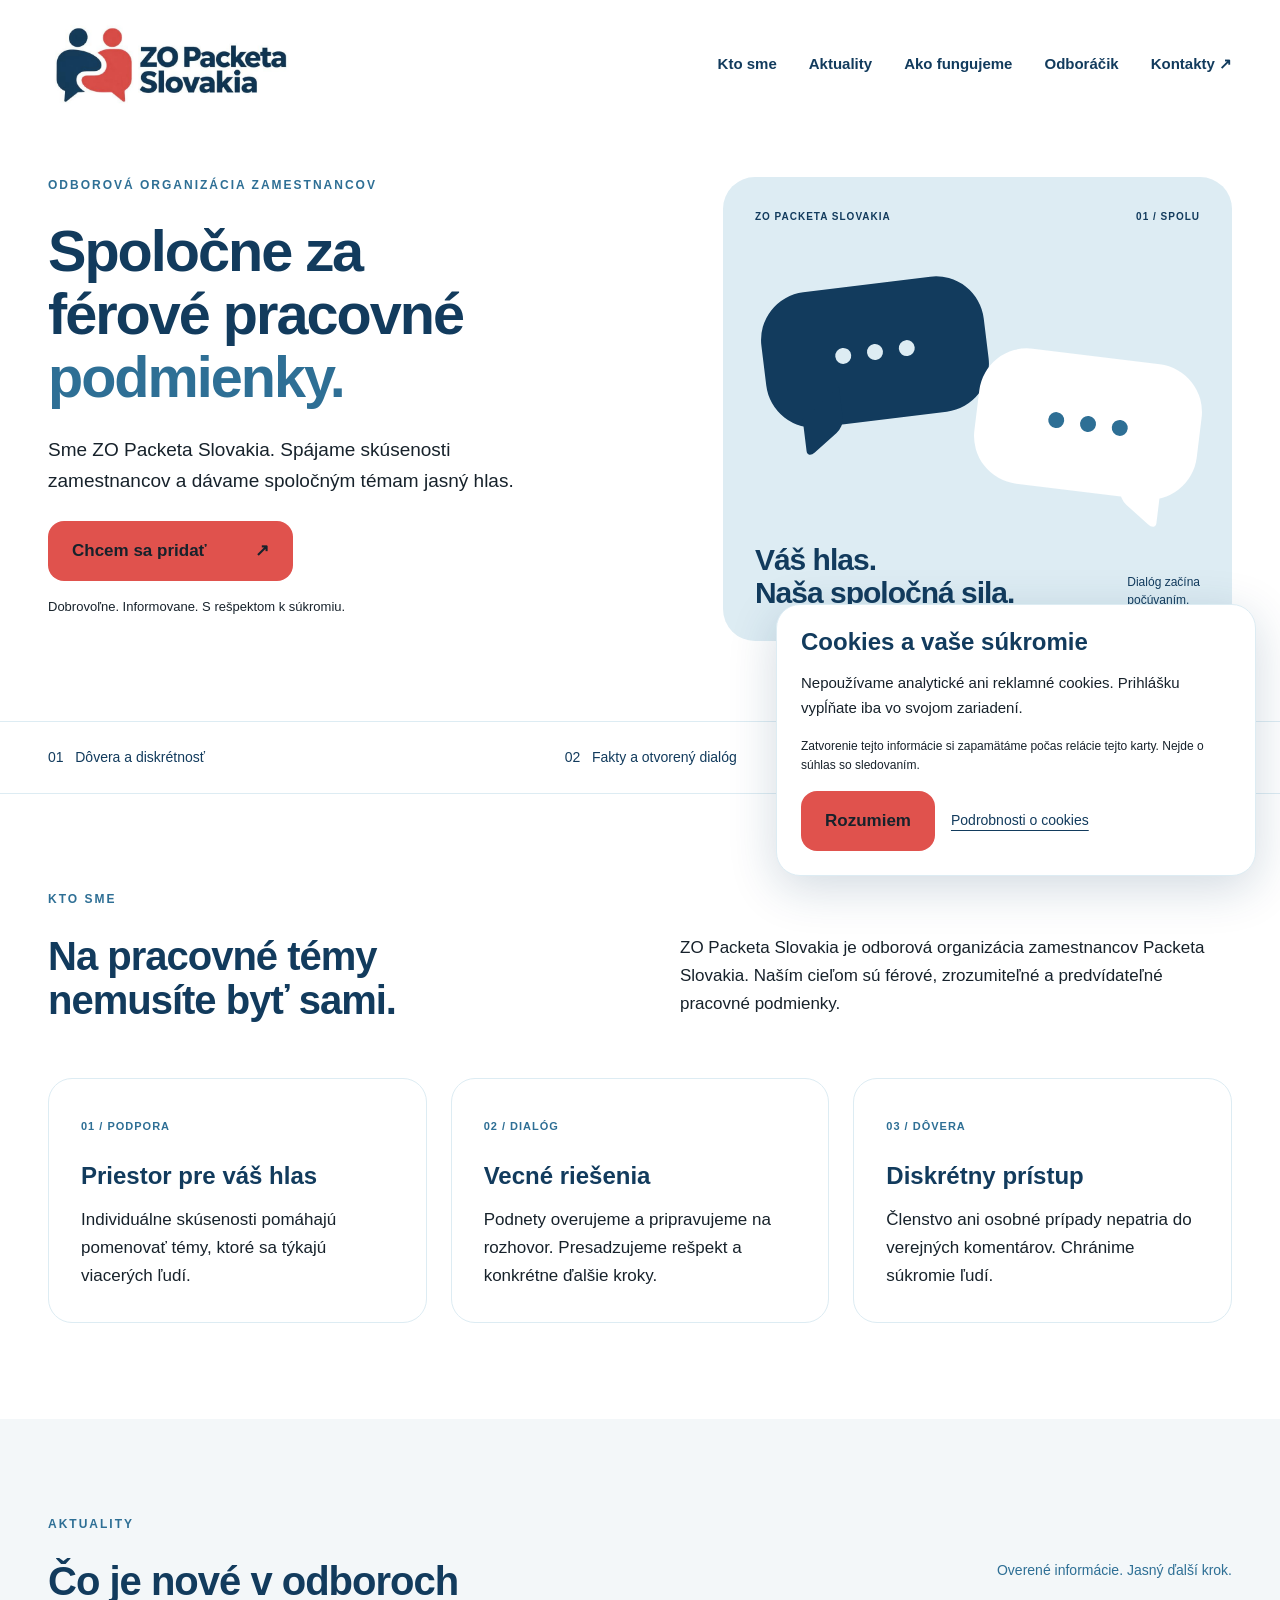
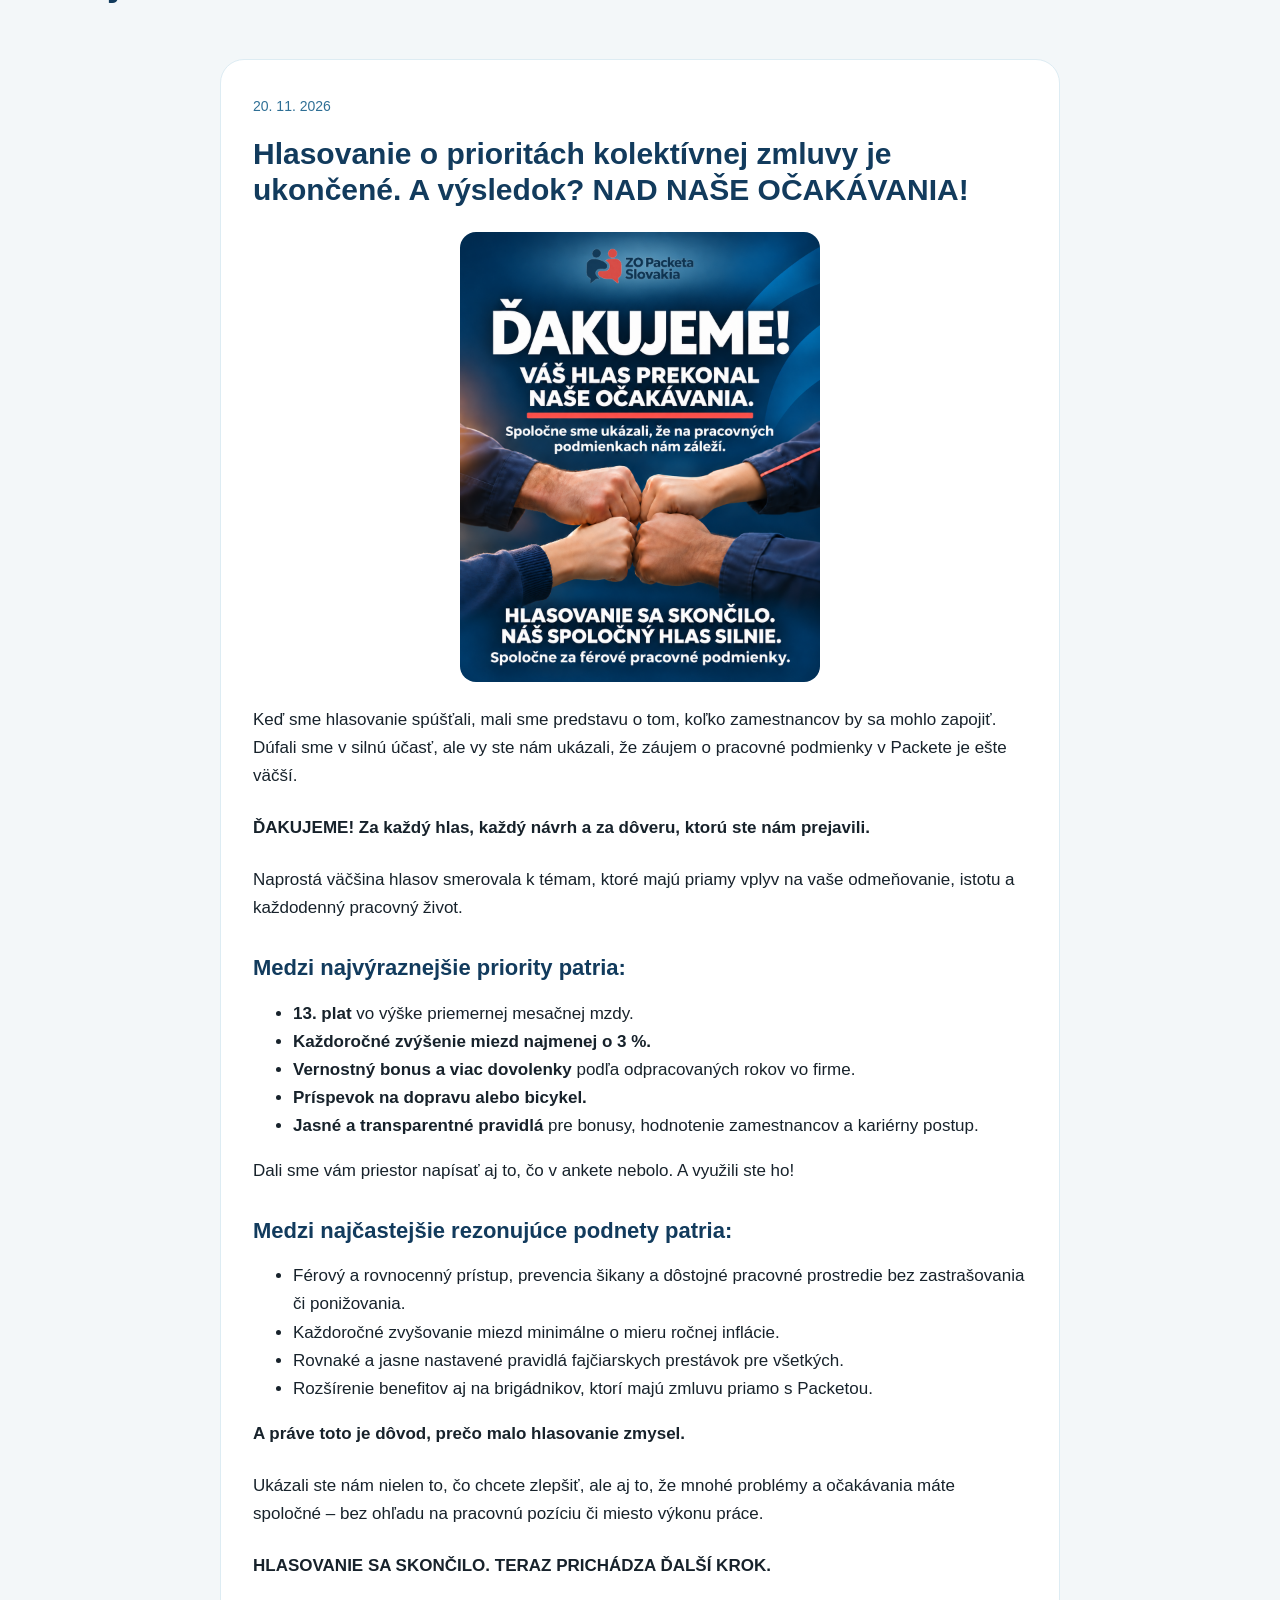
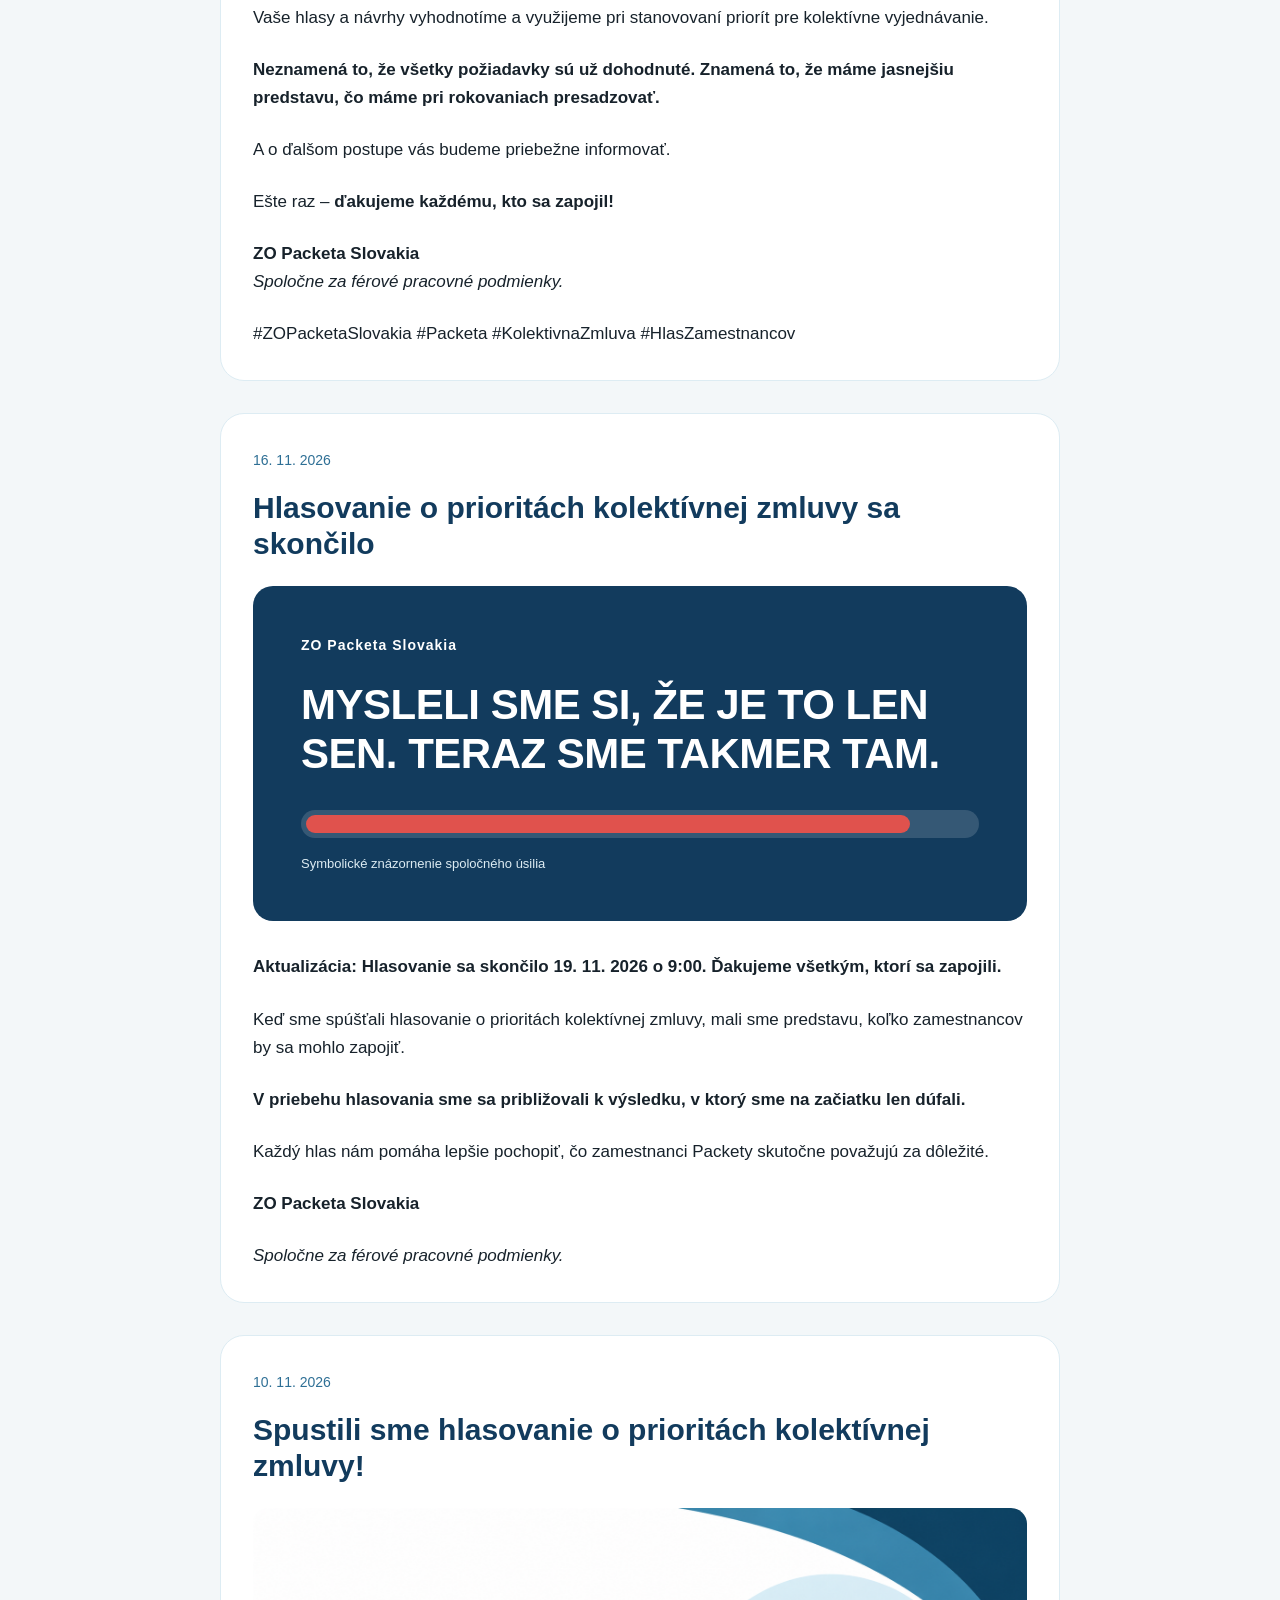
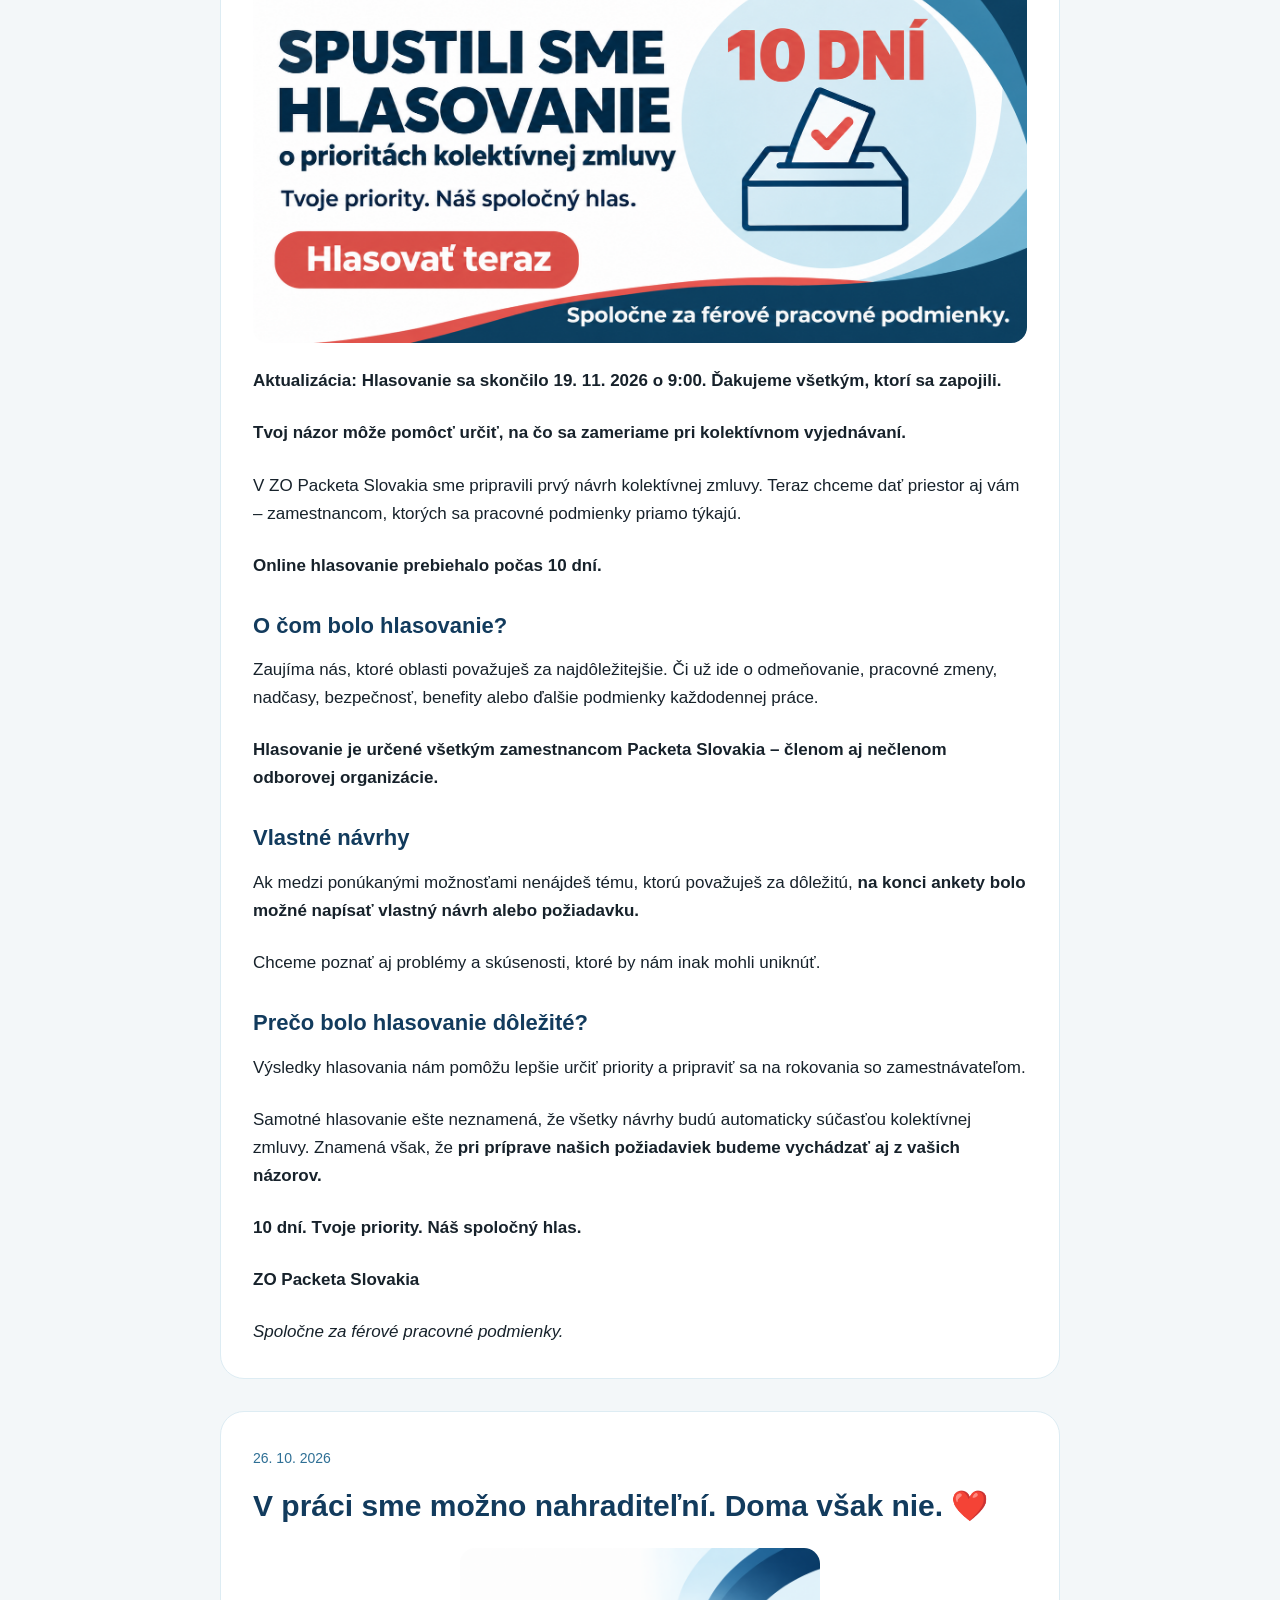
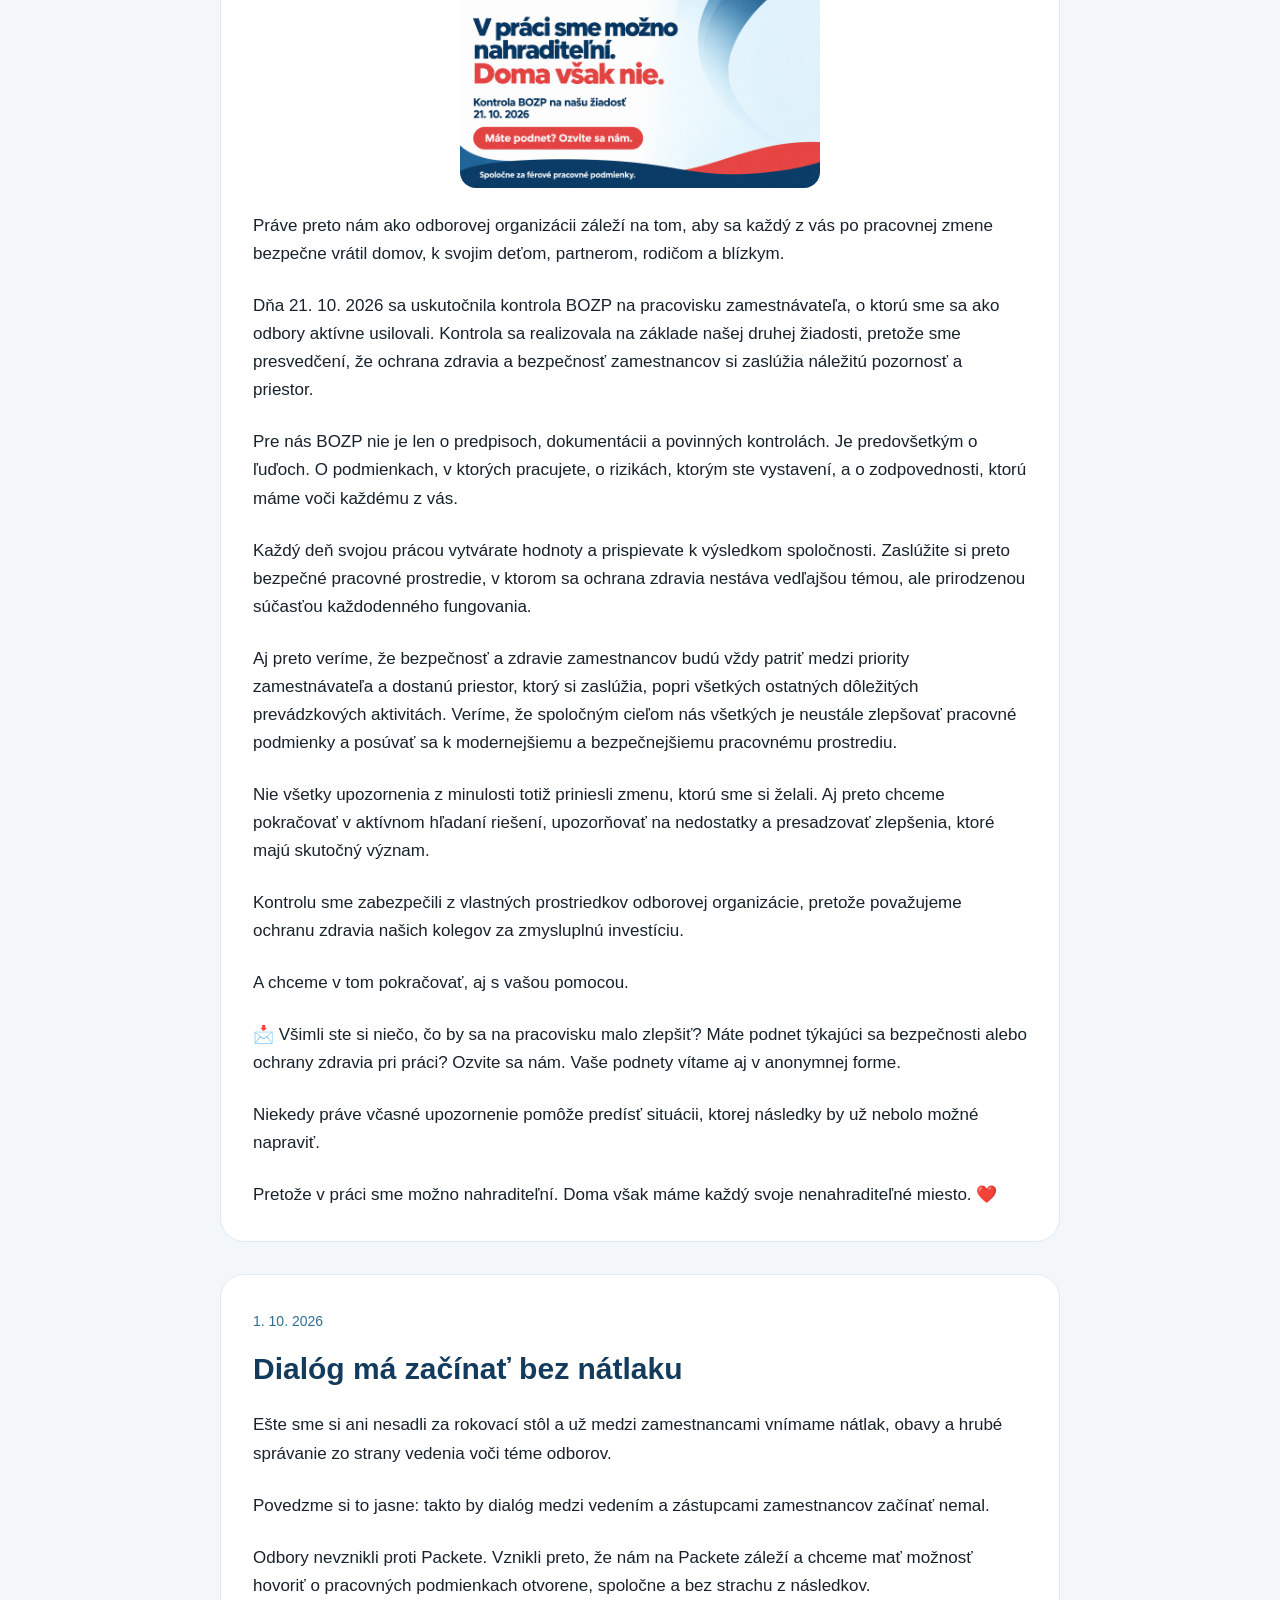
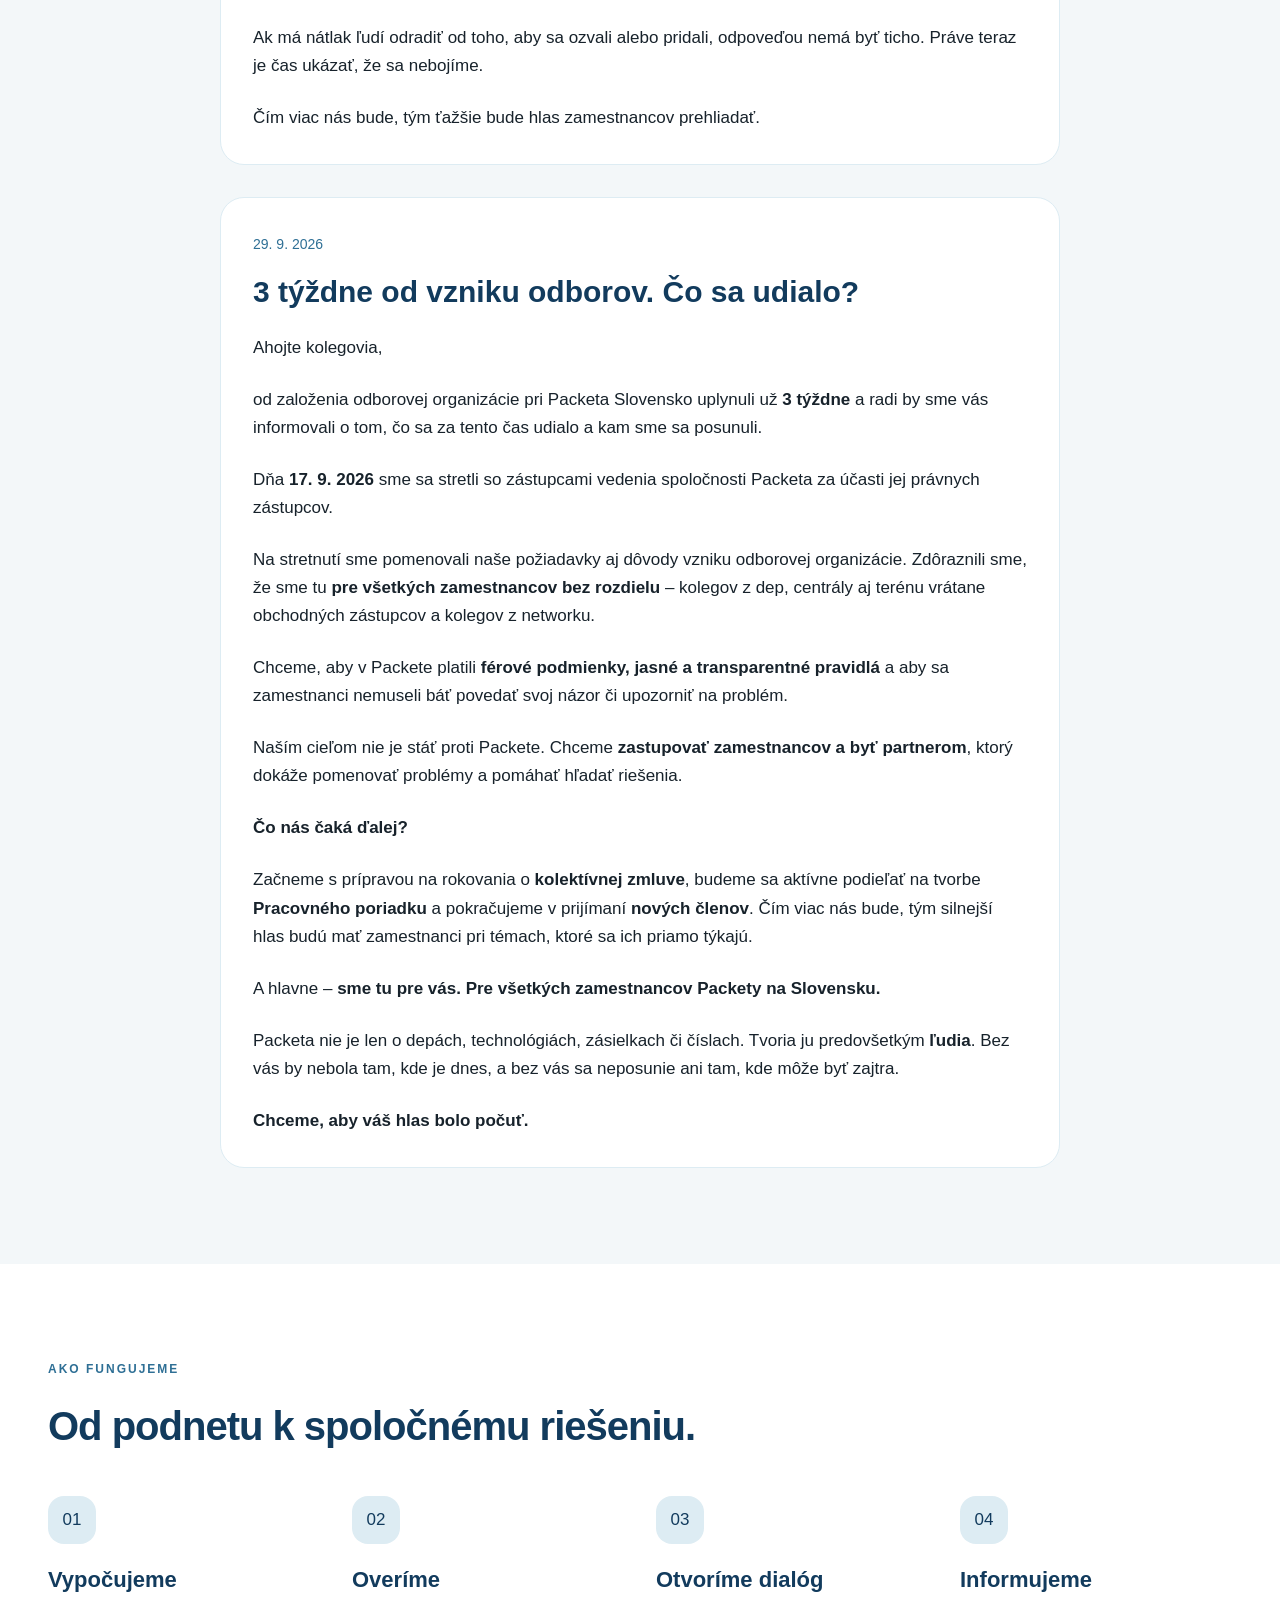
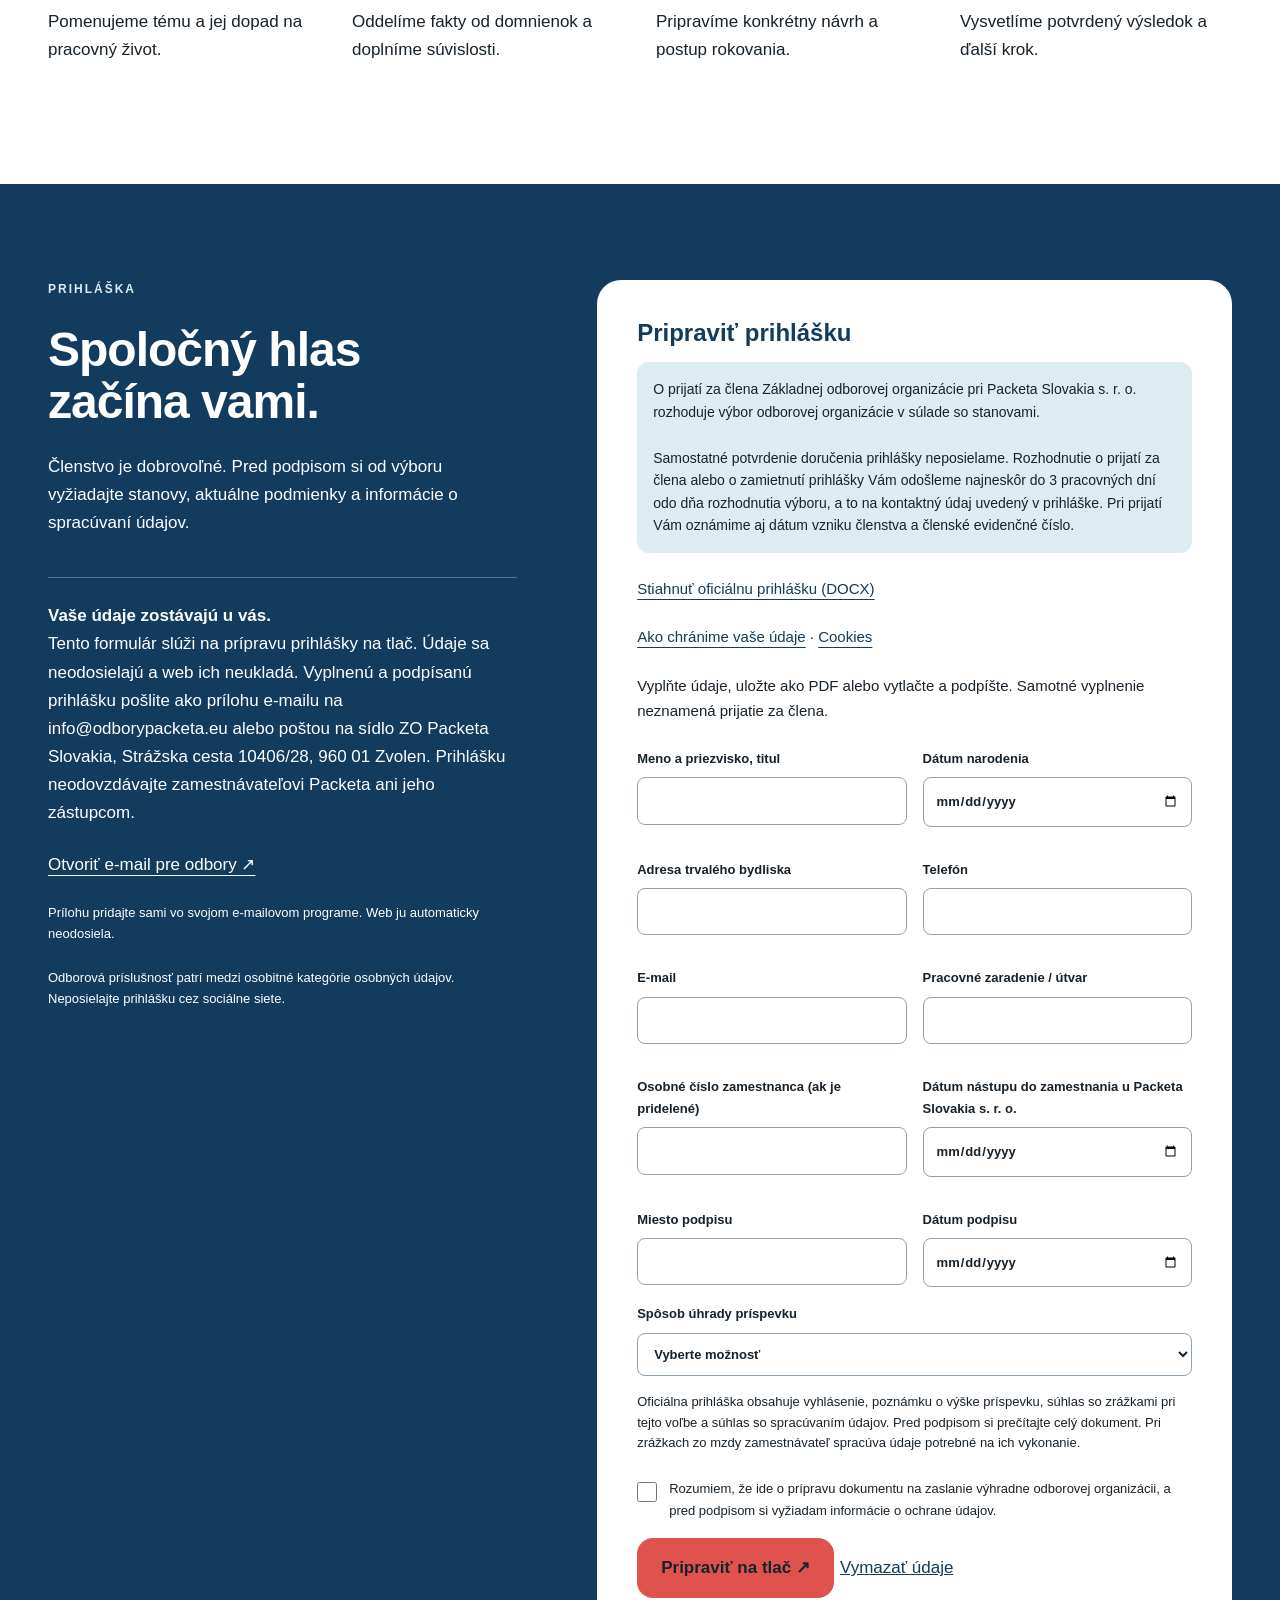
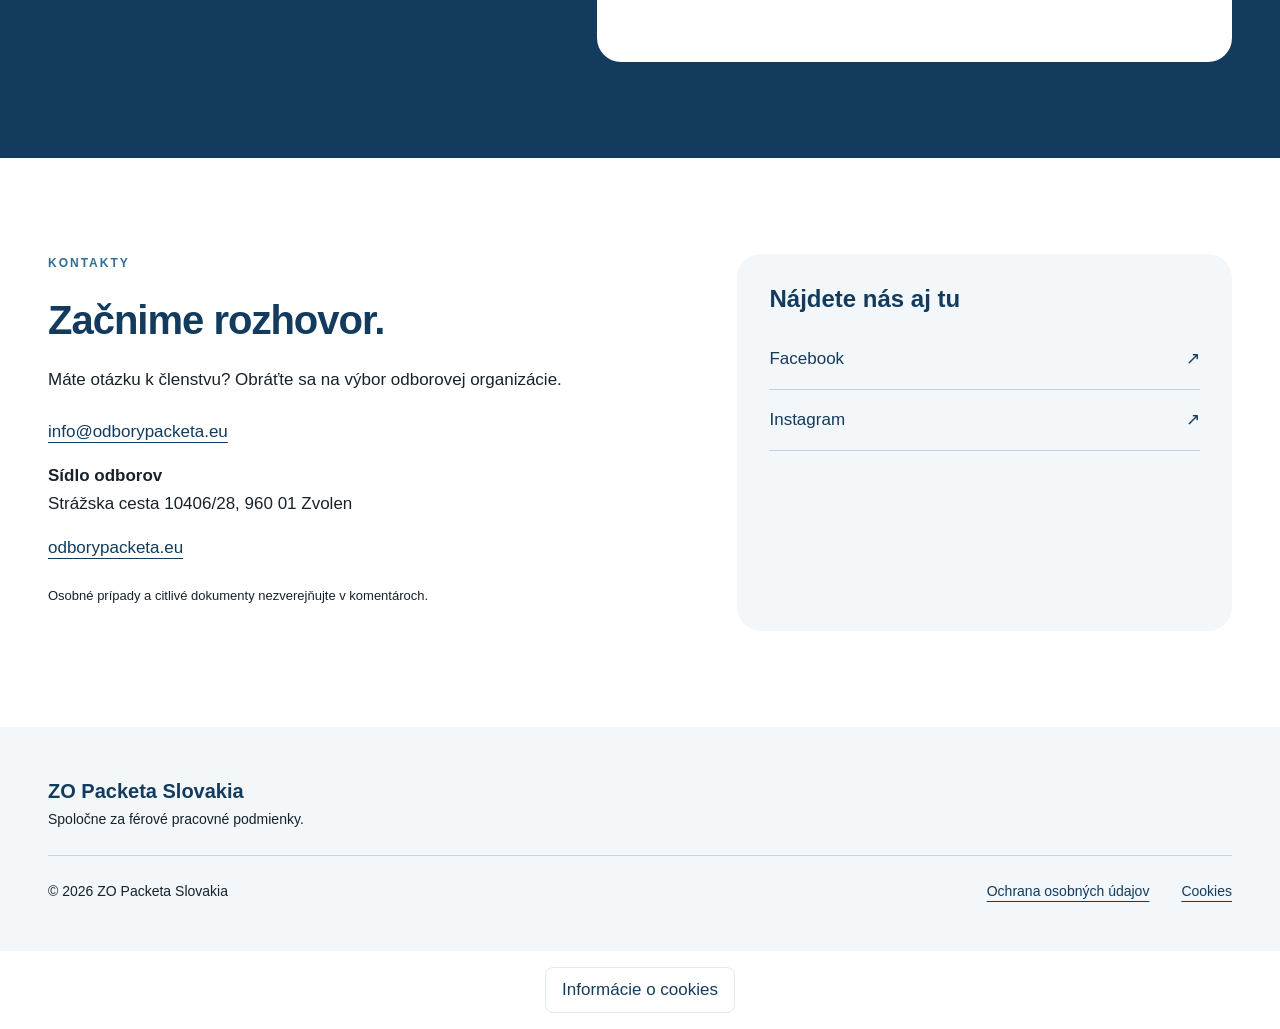
==== commit c78e702e: "Pridať výsledky hlasovania medzi aktuality" ====
--- a/index.html
+++ b/index.html
@@ -1 +1 @@
-<!doctype html><html lang="sk"><head><meta charset="utf-8"><meta name="viewport" content="width=device-width,initial-scale=1"><title>ZO Packeta Slovakia — Spoločne za férové pracovné podmienky</title><meta name="description" content="Odborová organizácia zamestnancov Packeta Slovakia. Spoločný hlas, vecný dialóg a diskrétny prístup."><meta name="google-site-verification" content="XMaalvQGqDhDXZqg3ZkwtE0-DqF9-hSWX8yILWo6vz8" /><link rel="canonical" href="https://www.odborypacketa.eu/"><meta name="referrer" content="no-referrer"><link rel="stylesheet" href="style.css?v=20261116-spolocne-usilie"><script src="app.js" defer></script><script src="cookies.js" defer></script></head><body><a class="skip" href="#obsah">Preskočiť na obsah</a><header class="wrap"><a href="#" aria-label="ZO Packeta Slovakia — úvod"><img class="logo" src="logo.png" alt="ZO Packeta Slovakia"></a><button class="menu" aria-expanded="false" aria-controls="nav">Menu ☰</button><nav id="nav"><a href="#kto-sme">Kto sme</a><a href="#aktuality">Aktuality</a><a href="#ako-fungujeme">Ako fungujeme</a><a href="odboracik/">Odboráčik</a><a href="#kontakty">Kontakty ↗</a></nav></header><main id="obsah"><section class="hero wrap"><div><p class="eyebrow">ODBOROVÁ ORGANIZÁCIA ZAMESTNANCOV</p><h1>Spoločne za<br>férové pracovné<br><span>podmienky.</span></h1><p class="lead">Sme ZO Packeta Slovakia. Spájame skúsenosti zamestnancov a dávame spoločným témam jasný hlas.</p><a class="cta" href="#prihlaska">Chcem sa pridať <span>↗</span></a><p class="micro">Dobrovoľne. Informovane. S rešpektom k súkromiu.</p></div><div class="hero-art"><div class="art-top"><span>ZO PACKETA SLOVAKIA</span><span>01 / SPOLU</span></div><div class="dialogue" aria-hidden="true"><div class="bubble first"><i></i><i></i><i></i></div><div class="bubble second"><i></i><i></i><i></i></div></div><div class="art-bottom"><p>Váš hlas.<br>Naša spoločná sila.</p><span>Dialóg začína<br>počúvaním.</span></div></div></section><div class="principles"><div class="wrap"><span>01 &nbsp; Dôvera a diskrétnosť</span><span>02 &nbsp; Fakty a otvorený dialóg</span><span>03 &nbsp; Spoločný mandát</span></div></div><section id="kto-sme" class="wrap section"><div class="section-head"><p class="eyebrow">KTO SME</p><h2>Na pracovné témy<br>nemusíte byť sami.</h2><p>ZO Packeta Slovakia je odborová organizácia zamestnancov Packeta Slovakia. Naším cieľom sú férové, zrozumiteľné a predvídateľné pracovné podmienky.</p></div><div class="cards"><article><span class="number">01 / PODPORA</span><h3>Priestor pre váš hlas</h3><p>Individuálne skúsenosti pomáhajú pomenovať témy, ktoré sa týkajú viacerých ľudí.</p></article><article><span class="number">02 / DIALÓG</span><h3>Vecné riešenia</h3><p>Podnety overujeme a pripravujeme na rozhovor. Presadzujeme rešpekt a konkrétne ďalšie kroky.</p></article><article><span class="number">03 / DÔVERA</span><h3>Diskrétny prístup</h3><p>Členstvo ani osobné prípady nepatria do verejných komentárov. Chránime súkromie ľudí.</p></article></div></section><section id="aktuality" class="news-section"><div class="wrap section"><div class="row"><div><p class="eyebrow">AKTUALITY</p><h2>Čo je nové v odboroch</h2></div><span class="quiet">Overené informácie. Jasný ďalší krok.</span></div><div id="news"><article class="news-article" id="vy-ste-nas-prekvapili"><time datetime="2026-11-16">16. 11. 2026</time><h3>Hlasovanie o prioritách kolektívnej zmluvy sa skončilo</h3><figure class="effort-graphic"><p class="effort-brand">ZO Packeta Slovakia</p><p class="effort-title">MYSLELI SME SI, ŽE JE TO LEN SEN. TERAZ SME TAKMER TAM.</p><div class="effort-track" aria-hidden="true"><span></span></div><figcaption>Symbolické znázornenie spoločného úsilia</figcaption></figure><p><strong>Aktualizácia: Hlasovanie sa skončilo 19. 11. 2026 o 9:00. Ďakujeme všetkým, ktorí sa zapojili.</strong></p><p>Keď sme spúšťali hlasovanie o prioritách kolektívnej zmluvy, mali sme predstavu, koľko zamestnancov by sa mohlo zapojiť.</p><p><strong>V priebehu hlasovania sme sa približovali k výsledku, v ktorý sme na začiatku len dúfali.</strong></p><p>Každý hlas nám pomáha lepšie pochopiť, čo zamestnanci Packety skutočne považujú za dôležité.</p><p><strong>ZO Packeta Slovakia</strong></p><p><em>Spoločne za férové pracovné podmienky.</em></p></article><article class="news-article" id="hlasovanie-priority-kolektivnej-zmluvy"><time datetime="2026-11-10">10. 11. 2026</time><h3>Spustili sme hlasovanie o prioritách kolektívnej zmluvy!</h3><a href="content/images/hlasovanie-priority-2026-11-10.png" aria-label="Otvoriť pôvodnú grafiku v plnej veľkosti"><img class="news-image" src="content/images/hlasovanie-priority-2026-11-10.png" width="1672" height="941" loading="lazy" alt="Spustili sme hlasovanie o prioritách kolektívnej zmluvy. 10 dní. Tvoje priority. Náš spoločný hlas."></a><p><strong>Aktualizácia: Hlasovanie sa skončilo 19. 11. 2026 o 9:00. Ďakujeme všetkým, ktorí sa zapojili.</strong></p><p><strong>Tvoj názor môže pomôcť určiť, na čo sa zameriame pri kolektívnom vyjednávaní.</strong></p><p>V ZO Packeta Slovakia sme pripravili prvý návrh kolektívnej zmluvy. Teraz chceme dať priestor aj vám – zamestnancom, ktorých sa pracovné podmienky priamo týkajú.</p><p><strong>Online hlasovanie prebiehalo počas 10 dní.</strong></p><h4>O čom bolo hlasovanie?</h4><p>Zaujíma nás, ktoré oblasti považuješ za najdôležitejšie. Či už ide o odmeňovanie, pracovné zmeny, nadčasy, bezpečnosť, benefity alebo ďalšie podmienky každodennej práce.</p><p><strong>Hlasovanie je určené všetkým zamestnancom Packeta Slovakia – členom aj nečlenom odborovej organizácie.</strong></p><h4>Vlastné návrhy</h4><p>Ak medzi ponúkanými možnosťami nenájdeš tému, ktorú považuješ za dôležitú, <strong>na konci ankety bolo možné napísať vlastný návrh alebo požiadavku.</strong></p><p>Chceme poznať aj problémy a skúsenosti, ktoré by nám inak mohli uniknúť.</p><h4>Prečo bolo hlasovanie dôležité?</h4><p>Výsledky hlasovania nám pomôžu lepšie určiť priority a pripraviť sa na rokovania so zamestnávateľom.</p><p>Samotné hlasovanie ešte neznamená, že všetky návrhy budú automaticky súčasťou kolektívnej zmluvy. Znamená však, že <strong>pri príprave našich požiadaviek budeme vychádzať aj z vašich názorov.</strong></p><p><strong>10 dní. Tvoje priority. Náš spoločný hlas.</strong></p><p><strong>ZO Packeta Slovakia</strong></p><p><em>Spoločne za férové pracovné podmienky.</em></p></article><article class="news-article" id="bozp-2026-10-21"><time datetime="2026-10-26">26. 10. 2026</time><h3>V práci sme možno nahraditeľní. Doma však nie. ❤️</h3><a href="content/images/bozp-2026-10-21.png" aria-label="Otvoriť pôvodnú grafiku v plnej veľkosti"><img class="news-image" src="content/images/bozp-2026-10-21.png" width="1536" height="1024" loading="lazy" alt="V práci sme možno nahraditeľní. Doma však nie. Kontrola BOZP na našu žiadosť 21. 10. 2026. Máte podnet? Ozvite sa nám."></a><p>Práve preto nám ako odborovej organizácii záleží na tom, aby sa každý z vás po pracovnej zmene bezpečne vrátil domov, k svojim deťom, partnerom, rodičom a blízkym.</p><p>Dňa 21. 10. 2026 sa uskutočnila kontrola BOZP na pracovisku zamestnávateľa, o ktorú sme sa ako odbory aktívne usilovali. Kontrola sa realizovala na základe našej druhej žiadosti, pretože sme presvedčení, že ochrana zdravia a bezpečnosť zamestnancov si zaslúžia náležitú pozornosť a priestor.</p><p>Pre nás BOZP nie je len o predpisoch, dokumentácii a povinných kontrolách. Je predovšetkým o ľuďoch. O podmienkach, v ktorých pracujete, o rizikách, ktorým ste vystavení, a o zodpovednosti, ktorú máme voči každému z vás.</p><p>Každý deň svojou prácou vytvárate hodnoty a prispievate k výsledkom spoločnosti. Zaslúžite si preto bezpečné pracovné prostredie, v ktorom sa ochrana zdravia nestáva vedľajšou témou, ale prirodzenou súčasťou každodenného fungovania.</p><p>Aj preto veríme, že bezpečnosť a zdravie zamestnancov budú vždy patriť medzi priority zamestnávateľa a dostanú priestor, ktorý si zaslúžia,  popri všetkých ostatných dôležitých prevádzkových aktivitách. Veríme, že spoločným cieľom nás všetkých je neustále zlepšovať pracovné podmienky a posúvať sa k modernejšiemu a bezpečnejšiemu pracovnému prostrediu.</p><p>Nie všetky upozornenia z minulosti totiž priniesli zmenu, ktorú sme si želali. Aj preto chceme pokračovať v aktívnom hľadaní riešení, upozorňovať na nedostatky a presadzovať zlepšenia, ktoré majú skutočný význam.</p><p>Kontrolu sme zabezpečili z vlastných prostriedkov odborovej organizácie, pretože považujeme ochranu zdravia našich kolegov za zmysluplnú investíciu.</p><p>A chceme v tom pokračovať, aj s vašou pomocou.</p><p>📩 Všimli ste si niečo, čo by sa na pracovisku malo zlepšiť? Máte podnet týkajúci sa bezpečnosti alebo ochrany zdravia pri práci? Ozvite sa nám. Vaše podnety vítame aj v anonymnej forme.</p><p>Niekedy práve včasné upozornenie pomôže predísť situácii, ktorej následky by už nebolo možné napraviť.</p><p>Pretože v práci sme možno nahraditeľní. Doma však máme každý svoje nenahraditeľné miesto. ❤️</p></article><article class="news-article"><time datetime="2026-10-01">1. 10. 2026</time><h3>Dialóg má začínať bez nátlaku</h3><p>Ešte sme si ani nesadli za rokovací stôl a už medzi zamestnancami vnímame nátlak, obavy a hrubé správanie zo strany vedenia voči téme odborov.</p><p>Povedzme si to jasne: takto by dialóg medzi vedením a zástupcami zamestnancov začínať nemal.</p><p>Odbory nevznikli proti Packete. Vznikli preto, že nám na Packete záleží a chceme mať možnosť hovoriť o pracovných podmienkach otvorene, spoločne a bez strachu z následkov.</p><p>Ak má nátlak ľudí odradiť od toho, aby sa ozvali alebo pridali, odpoveďou nemá byť ticho. Práve teraz je čas ukázať, že sa nebojíme.</p><p>Čím viac nás bude, tým ťažšie bude hlas zamestnancov prehliadať.</p></article><article class="news-article"><time datetime="2026-09-29">29. 9. 2026</time><h3>3 týždne od vzniku odborov. Čo sa udialo?</h3><p>Ahojte kolegovia,</p><p>od založenia odborovej organizácie pri Packeta Slovensko uplynuli už <strong>3 týždne</strong> a radi by sme vás informovali o tom, čo sa za tento čas udialo a kam sme sa posunuli.</p><p>Dňa <strong>17. 9. 2026</strong> sme sa stretli so zástupcami vedenia spoločnosti Packeta za účasti jej právnych zástupcov.</p><p>Na stretnutí sme pomenovali naše požiadavky aj dôvody vzniku odborovej organizácie. Zdôraznili sme, že sme tu <strong>pre všetkých zamestnancov bez rozdielu</strong> – kolegov z dep, centrály aj terénu vrátane obchodných zástupcov a kolegov z networku.</p><p>Chceme, aby v Packete platili <strong>férové podmienky, jasné a transparentné pravidlá</strong> a aby sa zamestnanci nemuseli báť povedať svoj názor či upozorniť na problém.</p><p>Naším cieľom nie je stáť proti Packete. Chceme <strong>zastupovať zamestnancov a byť partnerom</strong>, ktorý dokáže pomenovať problémy a pomáhať hľadať riešenia.</p><p><strong>Čo nás čaká ďalej?</strong></p><p>Začneme s prípravou na rokovania o <strong>kolektívnej zmluve</strong>, budeme sa aktívne podieľať na tvorbe <strong>Pracovného poriadku</strong> a pokračujeme v prijímaní <strong>nových členov</strong>. Čím viac nás bude, tým silnejší hlas budú mať zamestnanci pri témach, ktoré sa ich priamo týkajú.</p><p>A hlavne – <strong>sme tu pre vás. Pre všetkých zamestnancov Packety na Slovensku.</strong></p><p>Packeta nie je len o depách, technológiách, zásielkach či číslach. Tvoria ju predovšetkým <strong>ľudia</strong>. Bez vás by nebola tam, kde je dnes, a bez vás sa neposunie ani tam, kde môže byť zajtra.</p><p><strong>Chceme, aby váš hlas bolo počuť.</strong></p></article></div></div></section><section id="ako-fungujeme" class="wrap section"><p class="eyebrow">AKO FUNGUJEME</p><h2>Od podnetu k spoločnému riešeniu.</h2><div class="steps"><article><span>01</span><h3>Vypočujeme</h3><p>Pomenujeme tému a jej dopad na pracovný život.</p></article><article><span>02</span><h3>Overíme</h3><p>Oddelíme fakty od domnienok a doplníme súvislosti.</p></article><article><span>03</span><h3>Otvoríme dialóg</h3><p>Pripravíme konkrétny návrh a postup rokovania.</p></article><article><span>04</span><h3>Informujeme</h3><p>Vysvetlíme potvrdený výsledok a ďalší krok.</p></article></div></section><section id="prihlaska" class="join"><div class="wrap section join-grid"><div><p class="eyebrow">PRIHLÁŠKA</p><h2>Spoločný hlas<br>začína vami.</h2><p>Členstvo je dobrovoľné. Pred podpisom si od výboru vyžiadajte stanovy, aktuálne podmienky a informácie o spracúvaní údajov.</p><div class="privacy-note"><strong>Vaše údaje zostávajú u vás.</strong><p>Tento formulár slúži na prípravu prihlášky na tlač. Údaje sa neodosielajú a web ich neukladá. Vyplnenú a podpísanú prihlášku pošlite ako prílohu e-mailu na info@odborypacketa.eu alebo poštou na sídlo ZO Packeta Slovakia, Strážska cesta 10406/28, 960 01 Zvolen. Prihlášku neodovzdávajte zamestnávateľovi Packeta ani jeho zástupcom.</p></div><p><a class="email-link" href="mailto:info@odborypacketa.eu">Otvoriť e-mail pre odbory ↗</a></p><p class="micro">Prílohu pridajte sami vo svojom e-mailovom programe. Web ju automaticky neodosiela.</p><p class="micro">Odborová príslušnosť patrí medzi osobitné kategórie osobných údajov. Neposielajte prihlášku cez sociálne siete.</p></div><div class="form-card"><h3>Pripraviť prihlášku</h3><div class="application-process"><p>O prijatí za člena Základnej odborovej organizácie pri Packeta Slovakia s. r. o. rozhoduje výbor odborovej organizácie v súlade so stanovami.</p><p>Samostatné potvrdenie doručenia prihlášky neposielame. Rozhodnutie o prijatí za člena alebo o zamietnutí prihlášky Vám odošleme najneskôr do 3 pracovných dní odo dňa rozhodnutia výboru, a to na kontaktný údaj uvedený v prihláške. Pri prijatí Vám oznámime aj dátum vzniku členstva a členské evidenčné číslo.</p></div><p><a href="prihlaska.docx" download>Stiahnuť oficiálnu prihlášku (DOCX)</a></p><p><a href="sukromie.html">Ako chránime vaše údaje</a> · <a href="cookies.html">Cookies</a></p><p>Vyplňte údaje, uložte ako PDF alebo vytlačte a podpíšte. Samotné vyplnenie neznamená prijatie za člena.</p><form id="application" autocomplete="off"><fieldset id="application-fields" disabled><div class="fields"><label>Meno a priezvisko, titul<input name="Meno a priezvisko, titul" type="text" maxlength="160" required></label><label>Dátum narodenia<input name="Dátum narodenia" type="date" maxlength="160" required></label><label>Adresa trvalého bydliska<input name="Adresa trvalého bydliska" type="text" maxlength="160" required></label><label>Telefón<input name="Telefón" type="tel" maxlength="160" ></label><label>E-mail<input name="E-mail" type="email" maxlength="160" ></label><label>Pracovné zaradenie / útvar<input name="Pracovné zaradenie / útvar" type="text" maxlength="160" required></label><label>Osobné číslo zamestnanca (ak je pridelené)<input name="Osobné číslo zamestnanca (ak je pridelené)" type="text" maxlength="160" ></label><label>Dátum nástupu do zamestnania u Packeta Slovakia s. r. o.<input name="Dátum nástupu do zamestnania u Packeta Slovakia s. r. o." type="date" maxlength="160" ></label><label>Miesto podpisu<input name="Miesto podpisu" type="text" maxlength="160" ></label><label>Dátum podpisu<input name="Dátum podpisu" type="date" maxlength="160" ></label></div><label>Spôsob úhrady príspevku<select name="Spôsob úhrady"><option value="">Vyberte možnosť</option><option>Bankovým prevodom</option><option>Zrážkou zo mzdy</option></select></label><p class="micro">Oficiálna prihláška obsahuje vyhlásenie, poznámku o výške príspevku, súhlas so zrážkami pri tejto voľbe a súhlas so spracúvaním údajov. Pred podpisom si prečítajte celý dokument. Pri zrážkach zo mzdy zamestnávateľ spracúva údaje potrebné na ich vykonanie.</p><label class="check"><input type="checkbox" required> Rozumiem, že ide o prípravu dokumentu na zaslanie výhradne odborovej organizácii, a pred podpisom si vyžiadam informácie o ochrane údajov.</label><button class="primary" type="submit">Pripraviť na tlač ↗</button><button type="reset" class="text-button">Vymazať údaje</button><p role="status" id="form-status"></p></fieldset><noscript>Na lokálnu prípravu prihlášky je potrebný JavaScript. Kontaktujte výbor pre papierovú verziu.</noscript></form></div></div></section><section id="kontakty" class="wrap section"><div class="contact-grid"><div><p class="eyebrow">KONTAKTY</p><h2>Začnime rozhovor.</h2><p>Máte otázku k členstvu? Obráťte sa na výbor odborovej organizácie.</p><div id="contact"><a href="mailto:info@odborypacketa.eu">info@odborypacketa.eu</a><address class="contact-address"><strong>Sídlo odborov</strong><br>Strážska cesta 10406/28, 960 01 Zvolen</address><p><a href="https://odborypacketa.eu/">odborypacketa.eu</a></p></div><p class="micro">Osobné prípady a citlivé dokumenty nezverejňujte v komentároch.</p></div><div class="social"><h3>Nájdete nás aj tu</h3><a href="https://www.facebook.com/ZOPacketaSlovakia" target="_blank" rel="noopener noreferrer">Facebook <span>↗</span></a><a href="https://www.instagram.com/zo_packeta_slovakia/" target="_blank" rel="noopener noreferrer">Instagram <span>↗</span></a></div></div></section></main><footer><div class="wrap"><strong>ZO Packeta Slovakia</strong><p>Spoločne za férové pracovné podmienky.</p><div class="footer-row"><span>© 2026 ZO Packeta Slovakia</span><a href="sukromie.html">Ochrana osobných údajov</a><a href="cookies.html">Cookies</a></div></div></footer><section id="print-area"></section><button class="cookie-reopen" type="button" hidden>Informácie o cookies</button></body></html>
+<!doctype html><html lang="sk"><head><meta charset="utf-8"><meta name="viewport" content="width=device-width,initial-scale=1"><title>ZO Packeta Slovakia — Spoločne za férové pracovné podmienky</title><meta name="description" content="Odborová organizácia zamestnancov Packeta Slovakia. Spoločný hlas, vecný dialóg a diskrétny prístup."><meta name="google-site-verification" content="XMaalvQGqDhDXZqg3ZkwtE0-DqF9-hSWX8yILWo6vz8" /><link rel="canonical" href="https://www.odborypacketa.eu/"><meta name="referrer" content="no-referrer"><link rel="stylesheet" href="style.css?v=20261116-spolocne-usilie"><script src="app.js" defer></script><script src="cookies.js" defer></script></head><body><a class="skip" href="#obsah">Preskočiť na obsah</a><header class="wrap"><a href="#" aria-label="ZO Packeta Slovakia — úvod"><img class="logo" src="logo.png" alt="ZO Packeta Slovakia"></a><button class="menu" aria-expanded="false" aria-controls="nav">Menu ☰</button><nav id="nav"><a href="#kto-sme">Kto sme</a><a href="#aktuality">Aktuality</a><a href="#ako-fungujeme">Ako fungujeme</a><a href="odboracik/">Odboráčik</a><a href="#kontakty">Kontakty ↗</a></nav></header><main id="obsah"><section class="hero wrap"><div><p class="eyebrow">ODBOROVÁ ORGANIZÁCIA ZAMESTNANCOV</p><h1>Spoločne za<br>férové pracovné<br><span>podmienky.</span></h1><p class="lead">Sme ZO Packeta Slovakia. Spájame skúsenosti zamestnancov a dávame spoločným témam jasný hlas.</p><a class="cta" href="#prihlaska">Chcem sa pridať <span>↗</span></a><p class="micro">Dobrovoľne. Informovane. S rešpektom k súkromiu.</p></div><div class="hero-art"><div class="art-top"><span>ZO PACKETA SLOVAKIA</span><span>01 / SPOLU</span></div><div class="dialogue" aria-hidden="true"><div class="bubble first"><i></i><i></i><i></i></div><div class="bubble second"><i></i><i></i><i></i></div></div><div class="art-bottom"><p>Váš hlas.<br>Naša spoločná sila.</p><span>Dialóg začína<br>počúvaním.</span></div></div></section><div class="principles"><div class="wrap"><span>01 &nbsp; Dôvera a diskrétnosť</span><span>02 &nbsp; Fakty a otvorený dialóg</span><span>03 &nbsp; Spoločný mandát</span></div></div><section id="kto-sme" class="wrap section"><div class="section-head"><p class="eyebrow">KTO SME</p><h2>Na pracovné témy<br>nemusíte byť sami.</h2><p>ZO Packeta Slovakia je odborová organizácia zamestnancov Packeta Slovakia. Naším cieľom sú férové, zrozumiteľné a predvídateľné pracovné podmienky.</p></div><div class="cards"><article><span class="number">01 / PODPORA</span><h3>Priestor pre váš hlas</h3><p>Individuálne skúsenosti pomáhajú pomenovať témy, ktoré sa týkajú viacerých ľudí.</p></article><article><span class="number">02 / DIALÓG</span><h3>Vecné riešenia</h3><p>Podnety overujeme a pripravujeme na rozhovor. Presadzujeme rešpekt a konkrétne ďalšie kroky.</p></article><article><span class="number">03 / DÔVERA</span><h3>Diskrétny prístup</h3><p>Členstvo ani osobné prípady nepatria do verejných komentárov. Chránime súkromie ľudí.</p></article></div></section><section id="aktuality" class="news-section"><div class="wrap section"><div class="row"><div><p class="eyebrow">AKTUALITY</p><h2>Čo je nové v odboroch</h2></div><span class="quiet">Overené informácie. Jasný ďalší krok.</span></div><div id="news"><article class="news-article" id="vysledky-hlasovania-priority-kolektivnej-zmluvy"><time datetime="2026-11-20">20. 11. 2026</time><h3>Hlasovanie o prioritách kolektívnej zmluvy je ukončené. A výsledok? NAD NAŠE OČAKÁVANIA!</h3><a href="content/images/vysledky-hlasovania-2026-11-20.png" aria-label="Otvoriť grafiku v plnej veľkosti"><img class="news-image" src="content/images/vysledky-hlasovania-2026-11-20.png" width="1080" height="1350" alt="Ďakujeme! Váš hlas prekonal naše očakávania. Hlasovanie sa skončilo, náš spoločný hlas silnie."></a><p>Keď sme hlasovanie spúšťali, mali sme predstavu o tom, koľko zamestnancov by sa mohlo zapojiť. Dúfali sme v silnú účasť, ale vy ste nám ukázali, že záujem o pracovné podmienky v Packete je ešte väčší.</p><p><strong>ĎAKUJEME! Za každý hlas, každý návrh a za dôveru, ktorú ste nám prejavili.</strong></p><p>Naprostá väčšina hlasov smerovala k témam, ktoré majú priamy vplyv na vaše odmeňovanie, istotu a každodenný pracovný život.</p><h4>Medzi najvýraznejšie priority patria:</h4><ul><li><strong>13. plat</strong> vo výške priemernej mesačnej mzdy.</li><li><strong>Každoročné zvýšenie miezd najmenej o 3 %.</strong></li><li><strong>Vernostný bonus a viac dovolenky</strong> podľa odpracovaných rokov vo firme.</li><li><strong>Príspevok na dopravu alebo bicykel.</strong></li><li><strong>Jasné a transparentné pravidlá</strong> pre bonusy, hodnotenie zamestnancov a kariérny postup.</li></ul><p>Dali sme vám priestor napísať aj to, čo v ankete nebolo. A využili ste ho!</p><h4>Medzi najčastejšie rezonujúce podnety patria:</h4><ul><li>Férový a rovnocenný prístup, prevencia šikany a dôstojné pracovné prostredie bez zastrašovania či ponižovania.</li><li>Každoročné zvyšovanie miezd minimálne o mieru ročnej inflácie.</li><li>Rovnaké a jasne nastavené pravidlá fajčiarskych prestávok pre všetkých.</li><li>Rozšírenie benefitov aj na brigádnikov, ktorí majú zmluvu priamo s Packetou.</li></ul><p><strong>A práve toto je dôvod, prečo malo hlasovanie zmysel.</strong></p><p>Ukázali ste nám nielen to, čo chcete zlepšiť, ale aj to, že mnohé problémy a očakávania máte spoločné – bez ohľadu na pracovnú pozíciu či miesto výkonu práce.</p><p><strong>HLASOVANIE SA SKONČILO. TERAZ PRICHÁDZA ĎALŠÍ KROK.</strong></p><p>Vaše hlasy a návrhy vyhodnotíme a využijeme pri stanovovaní priorít pre kolektívne vyjednávanie.</p><p><strong>Neznamená to, že všetky požiadavky sú už dohodnuté. Znamená to, že máme jasnejšiu predstavu, čo máme pri rokovaniach presadzovať.</strong></p><p>A o ďalšom postupe vás budeme priebežne informovať.</p><p>Ešte raz – <strong>ďakujeme každému, kto sa zapojil!</strong></p><p><strong>ZO Packeta Slovakia</strong><br><em>Spoločne za férové pracovné podmienky.</em></p><p>#ZOPacketaSlovakia #Packeta #KolektivnaZmluva #HlasZamestnancov</p></article><article class="news-article" id="vy-ste-nas-prekvapili"><time datetime="2026-11-16">16. 11. 2026</time><h3>Hlasovanie o prioritách kolektívnej zmluvy sa skončilo</h3><figure class="effort-graphic"><p class="effort-brand">ZO Packeta Slovakia</p><p class="effort-title">MYSLELI SME SI, ŽE JE TO LEN SEN. TERAZ SME TAKMER TAM.</p><div class="effort-track" aria-hidden="true"><span></span></div><figcaption>Symbolické znázornenie spoločného úsilia</figcaption></figure><p><strong>Aktualizácia: Hlasovanie sa skončilo 19. 11. 2026 o 9:00. Ďakujeme všetkým, ktorí sa zapojili.</strong></p><p>Keď sme spúšťali hlasovanie o prioritách kolektívnej zmluvy, mali sme predstavu, koľko zamestnancov by sa mohlo zapojiť.</p><p><strong>V priebehu hlasovania sme sa približovali k výsledku, v ktorý sme na začiatku len dúfali.</strong></p><p>Každý hlas nám pomáha lepšie pochopiť, čo zamestnanci Packety skutočne považujú za dôležité.</p><p><strong>ZO Packeta Slovakia</strong></p><p><em>Spoločne za férové pracovné podmienky.</em></p></article><article class="news-article" id="hlasovanie-priority-kolektivnej-zmluvy"><time datetime="2026-11-10">10. 11. 2026</time><h3>Spustili sme hlasovanie o prioritách kolektívnej zmluvy!</h3><a href="content/images/hlasovanie-priority-2026-11-10.png" aria-label="Otvoriť pôvodnú grafiku v plnej veľkosti"><img class="news-image" src="content/images/hlasovanie-priority-2026-11-10.png" width="1672" height="941" loading="lazy" alt="Spustili sme hlasovanie o prioritách kolektívnej zmluvy. 10 dní. Tvoje priority. Náš spoločný hlas."></a><p><strong>Aktualizácia: Hlasovanie sa skončilo 19. 11. 2026 o 9:00. Ďakujeme všetkým, ktorí sa zapojili.</strong></p><p><strong>Tvoj názor môže pomôcť určiť, na čo sa zameriame pri kolektívnom vyjednávaní.</strong></p><p>V ZO Packeta Slovakia sme pripravili prvý návrh kolektívnej zmluvy. Teraz chceme dať priestor aj vám – zamestnancom, ktorých sa pracovné podmienky priamo týkajú.</p><p><strong>Online hlasovanie prebiehalo počas 10 dní.</strong></p><h4>O čom bolo hlasovanie?</h4><p>Zaujíma nás, ktoré oblasti považuješ za najdôležitejšie. Či už ide o odmeňovanie, pracovné zmeny, nadčasy, bezpečnosť, benefity alebo ďalšie podmienky každodennej práce.</p><p><strong>Hlasovanie je určené všetkým zamestnancom Packeta Slovakia – členom aj nečlenom odborovej organizácie.</strong></p><h4>Vlastné návrhy</h4><p>Ak medzi ponúkanými možnosťami nenájdeš tému, ktorú považuješ za dôležitú, <strong>na konci ankety bolo možné napísať vlastný návrh alebo požiadavku.</strong></p><p>Chceme poznať aj problémy a skúsenosti, ktoré by nám inak mohli uniknúť.</p><h4>Prečo bolo hlasovanie dôležité?</h4><p>Výsledky hlasovania nám pomôžu lepšie určiť priority a pripraviť sa na rokovania so zamestnávateľom.</p><p>Samotné hlasovanie ešte neznamená, že všetky návrhy budú automaticky súčasťou kolektívnej zmluvy. Znamená však, že <strong>pri príprave našich požiadaviek budeme vychádzať aj z vašich názorov.</strong></p><p><strong>10 dní. Tvoje priority. Náš spoločný hlas.</strong></p><p><strong>ZO Packeta Slovakia</strong></p><p><em>Spoločne za férové pracovné podmienky.</em></p></article><article class="news-article" id="bozp-2026-10-21"><time datetime="2026-10-26">26. 10. 2026</time><h3>V práci sme možno nahraditeľní. Doma však nie. ❤️</h3><a href="content/images/bozp-2026-10-21.png" aria-label="Otvoriť pôvodnú grafiku v plnej veľkosti"><img class="news-image" src="content/images/bozp-2026-10-21.png" width="1536" height="1024" loading="lazy" alt="V práci sme možno nahraditeľní. Doma však nie. Kontrola BOZP na našu žiadosť 21. 10. 2026. Máte podnet? Ozvite sa nám."></a><p>Práve preto nám ako odborovej organizácii záleží na tom, aby sa každý z vás po pracovnej zmene bezpečne vrátil domov, k svojim deťom, partnerom, rodičom a blízkym.</p><p>Dňa 21. 10. 2026 sa uskutočnila kontrola BOZP na pracovisku zamestnávateľa, o ktorú sme sa ako odbory aktívne usilovali. Kontrola sa realizovala na základe našej druhej žiadosti, pretože sme presvedčení, že ochrana zdravia a bezpečnosť zamestnancov si zaslúžia náležitú pozornosť a priestor.</p><p>Pre nás BOZP nie je len o predpisoch, dokumentácii a povinných kontrolách. Je predovšetkým o ľuďoch. O podmienkach, v ktorých pracujete, o rizikách, ktorým ste vystavení, a o zodpovednosti, ktorú máme voči každému z vás.</p><p>Každý deň svojou prácou vytvárate hodnoty a prispievate k výsledkom spoločnosti. Zaslúžite si preto bezpečné pracovné prostredie, v ktorom sa ochrana zdravia nestáva vedľajšou témou, ale prirodzenou súčasťou každodenného fungovania.</p><p>Aj preto veríme, že bezpečnosť a zdravie zamestnancov budú vždy patriť medzi priority zamestnávateľa a dostanú priestor, ktorý si zaslúžia,  popri všetkých ostatných dôležitých prevádzkových aktivitách. Veríme, že spoločným cieľom nás všetkých je neustále zlepšovať pracovné podmienky a posúvať sa k modernejšiemu a bezpečnejšiemu pracovnému prostrediu.</p><p>Nie všetky upozornenia z minulosti totiž priniesli zmenu, ktorú sme si želali. Aj preto chceme pokračovať v aktívnom hľadaní riešení, upozorňovať na nedostatky a presadzovať zlepšenia, ktoré majú skutočný význam.</p><p>Kontrolu sme zabezpečili z vlastných prostriedkov odborovej organizácie, pretože považujeme ochranu zdravia našich kolegov za zmysluplnú investíciu.</p><p>A chceme v tom pokračovať, aj s vašou pomocou.</p><p>📩 Všimli ste si niečo, čo by sa na pracovisku malo zlepšiť? Máte podnet týkajúci sa bezpečnosti alebo ochrany zdravia pri práci? Ozvite sa nám. Vaše podnety vítame aj v anonymnej forme.</p><p>Niekedy práve včasné upozornenie pomôže predísť situácii, ktorej následky by už nebolo možné napraviť.</p><p>Pretože v práci sme možno nahraditeľní. Doma však máme každý svoje nenahraditeľné miesto. ❤️</p></article><article class="news-article"><time datetime="2026-10-01">1. 10. 2026</time><h3>Dialóg má začínať bez nátlaku</h3><p>Ešte sme si ani nesadli za rokovací stôl a už medzi zamestnancami vnímame nátlak, obavy a hrubé správanie zo strany vedenia voči téme odborov.</p><p>Povedzme si to jasne: takto by dialóg medzi vedením a zástupcami zamestnancov začínať nemal.</p><p>Odbory nevznikli proti Packete. Vznikli preto, že nám na Packete záleží a chceme mať možnosť hovoriť o pracovných podmienkach otvorene, spoločne a bez strachu z následkov.</p><p>Ak má nátlak ľudí odradiť od toho, aby sa ozvali alebo pridali, odpoveďou nemá byť ticho. Práve teraz je čas ukázať, že sa nebojíme.</p><p>Čím viac nás bude, tým ťažšie bude hlas zamestnancov prehliadať.</p></article><article class="news-article"><time datetime="2026-09-29">29. 9. 2026</time><h3>3 týždne od vzniku odborov. Čo sa udialo?</h3><p>Ahojte kolegovia,</p><p>od založenia odborovej organizácie pri Packeta Slovensko uplynuli už <strong>3 týždne</strong> a radi by sme vás informovali o tom, čo sa za tento čas udialo a kam sme sa posunuli.</p><p>Dňa <strong>17. 9. 2026</strong> sme sa stretli so zástupcami vedenia spoločnosti Packeta za účasti jej právnych zástupcov.</p><p>Na stretnutí sme pomenovali naše požiadavky aj dôvody vzniku odborovej organizácie. Zdôraznili sme, že sme tu <strong>pre všetkých zamestnancov bez rozdielu</strong> – kolegov z dep, centrály aj terénu vrátane obchodných zástupcov a kolegov z networku.</p><p>Chceme, aby v Packete platili <strong>férové podmienky, jasné a transparentné pravidlá</strong> a aby sa zamestnanci nemuseli báť povedať svoj názor či upozorniť na problém.</p><p>Naším cieľom nie je stáť proti Packete. Chceme <strong>zastupovať zamestnancov a byť partnerom</strong>, ktorý dokáže pomenovať problémy a pomáhať hľadať riešenia.</p><p><strong>Čo nás čaká ďalej?</strong></p><p>Začneme s prípravou na rokovania o <strong>kolektívnej zmluve</strong>, budeme sa aktívne podieľať na tvorbe <strong>Pracovného poriadku</strong> a pokračujeme v prijímaní <strong>nových členov</strong>. Čím viac nás bude, tým silnejší hlas budú mať zamestnanci pri témach, ktoré sa ich priamo týkajú.</p><p>A hlavne – <strong>sme tu pre vás. Pre všetkých zamestnancov Packety na Slovensku.</strong></p><p>Packeta nie je len o depách, technológiách, zásielkach či číslach. Tvoria ju predovšetkým <strong>ľudia</strong>. Bez vás by nebola tam, kde je dnes, a bez vás sa neposunie ani tam, kde môže byť zajtra.</p><p><strong>Chceme, aby váš hlas bolo počuť.</strong></p></article></div></div></section><section id="ako-fungujeme" class="wrap section"><p class="eyebrow">AKO FUNGUJEME</p><h2>Od podnetu k spoločnému riešeniu.</h2><div class="steps"><article><span>01</span><h3>Vypočujeme</h3><p>Pomenujeme tému a jej dopad na pracovný život.</p></article><article><span>02</span><h3>Overíme</h3><p>Oddelíme fakty od domnienok a doplníme súvislosti.</p></article><article><span>03</span><h3>Otvoríme dialóg</h3><p>Pripravíme konkrétny návrh a postup rokovania.</p></article><article><span>04</span><h3>Informujeme</h3><p>Vysvetlíme potvrdený výsledok a ďalší krok.</p></article></div></section><section id="prihlaska" class="join"><div class="wrap section join-grid"><div><p class="eyebrow">PRIHLÁŠKA</p><h2>Spoločný hlas<br>začína vami.</h2><p>Členstvo je dobrovoľné. Pred podpisom si od výboru vyžiadajte stanovy, aktuálne podmienky a informácie o spracúvaní údajov.</p><div class="privacy-note"><strong>Vaše údaje zostávajú u vás.</strong><p>Tento formulár slúži na prípravu prihlášky na tlač. Údaje sa neodosielajú a web ich neukladá. Vyplnenú a podpísanú prihlášku pošlite ako prílohu e-mailu na info@odborypacketa.eu alebo poštou na sídlo ZO Packeta Slovakia, Strážska cesta 10406/28, 960 01 Zvolen. Prihlášku neodovzdávajte zamestnávateľovi Packeta ani jeho zástupcom.</p></div><p><a class="email-link" href="mailto:info@odborypacketa.eu">Otvoriť e-mail pre odbory ↗</a></p><p class="micro">Prílohu pridajte sami vo svojom e-mailovom programe. Web ju automaticky neodosiela.</p><p class="micro">Odborová príslušnosť patrí medzi osobitné kategórie osobných údajov. Neposielajte prihlášku cez sociálne siete.</p></div><div class="form-card"><h3>Pripraviť prihlášku</h3><div class="application-process"><p>O prijatí za člena Základnej odborovej organizácie pri Packeta Slovakia s. r. o. rozhoduje výbor odborovej organizácie v súlade so stanovami.</p><p>Samostatné potvrdenie doručenia prihlášky neposielame. Rozhodnutie o prijatí za člena alebo o zamietnutí prihlášky Vám odošleme najneskôr do 3 pracovných dní odo dňa rozhodnutia výboru, a to na kontaktný údaj uvedený v prihláške. Pri prijatí Vám oznámime aj dátum vzniku členstva a členské evidenčné číslo.</p></div><p><a href="prihlaska.docx" download>Stiahnuť oficiálnu prihlášku (DOCX)</a></p><p><a href="sukromie.html">Ako chránime vaše údaje</a> · <a href="cookies.html">Cookies</a></p><p>Vyplňte údaje, uložte ako PDF alebo vytlačte a podpíšte. Samotné vyplnenie neznamená prijatie za člena.</p><form id="application" autocomplete="off"><fieldset id="application-fields" disabled><div class="fields"><label>Meno a priezvisko, titul<input name="Meno a priezvisko, titul" type="text" maxlength="160" required></label><label>Dátum narodenia<input name="Dátum narodenia" type="date" maxlength="160" required></label><label>Adresa trvalého bydliska<input name="Adresa trvalého bydliska" type="text" maxlength="160" required></label><label>Telefón<input name="Telefón" type="tel" maxlength="160" ></label><label>E-mail<input name="E-mail" type="email" maxlength="160" ></label><label>Pracovné zaradenie / útvar<input name="Pracovné zaradenie / útvar" type="text" maxlength="160" required></label><label>Osobné číslo zamestnanca (ak je pridelené)<input name="Osobné číslo zamestnanca (ak je pridelené)" type="text" maxlength="160" ></label><label>Dátum nástupu do zamestnania u Packeta Slovakia s. r. o.<input name="Dátum nástupu do zamestnania u Packeta Slovakia s. r. o." type="date" maxlength="160" ></label><label>Miesto podpisu<input name="Miesto podpisu" type="text" maxlength="160" ></label><label>Dátum podpisu<input name="Dátum podpisu" type="date" maxlength="160" ></label></div><label>Spôsob úhrady príspevku<select name="Spôsob úhrady"><option value="">Vyberte možnosť</option><option>Bankovým prevodom</option><option>Zrážkou zo mzdy</option></select></label><p class="micro">Oficiálna prihláška obsahuje vyhlásenie, poznámku o výške príspevku, súhlas so zrážkami pri tejto voľbe a súhlas so spracúvaním údajov. Pred podpisom si prečítajte celý dokument. Pri zrážkach zo mzdy zamestnávateľ spracúva údaje potrebné na ich vykonanie.</p><label class="check"><input type="checkbox" required> Rozumiem, že ide o prípravu dokumentu na zaslanie výhradne odborovej organizácii, a pred podpisom si vyžiadam informácie o ochrane údajov.</label><button class="primary" type="submit">Pripraviť na tlač ↗</button><button type="reset" class="text-button">Vymazať údaje</button><p role="status" id="form-status"></p></fieldset><noscript>Na lokálnu prípravu prihlášky je potrebný JavaScript. Kontaktujte výbor pre papierovú verziu.</noscript></form></div></div></section><section id="kontakty" class="wrap section"><div class="contact-grid"><div><p class="eyebrow">KONTAKTY</p><h2>Začnime rozhovor.</h2><p>Máte otázku k členstvu? Obráťte sa na výbor odborovej organizácie.</p><div id="contact"><a href="mailto:info@odborypacketa.eu">info@odborypacketa.eu</a><address class="contact-address"><strong>Sídlo odborov</strong><br>Strážska cesta 10406/28, 960 01 Zvolen</address><p><a href="https://odborypacketa.eu/">odborypacketa.eu</a></p></div><p class="micro">Osobné prípady a citlivé dokumenty nezverejňujte v komentároch.</p></div><div class="social"><h3>Nájdete nás aj tu</h3><a href="https://www.facebook.com/ZOPacketaSlovakia" target="_blank" rel="noopener noreferrer">Facebook <span>↗</span></a><a href="https://www.instagram.com/zo_packeta_slovakia/" target="_blank" rel="noopener noreferrer">Instagram <span>↗</span></a></div></div></section></main><footer><div class="wrap"><strong>ZO Packeta Slovakia</strong><p>Spoločne za férové pracovné podmienky.</p><div class="footer-row"><span>© 2026 ZO Packeta Slovakia</span><a href="sukromie.html">Ochrana osobných údajov</a><a href="cookies.html">Cookies</a></div></div></footer><section id="print-area"></section><button class="cookie-reopen" type="button" hidden>Informácie o cookies</button></body></html>
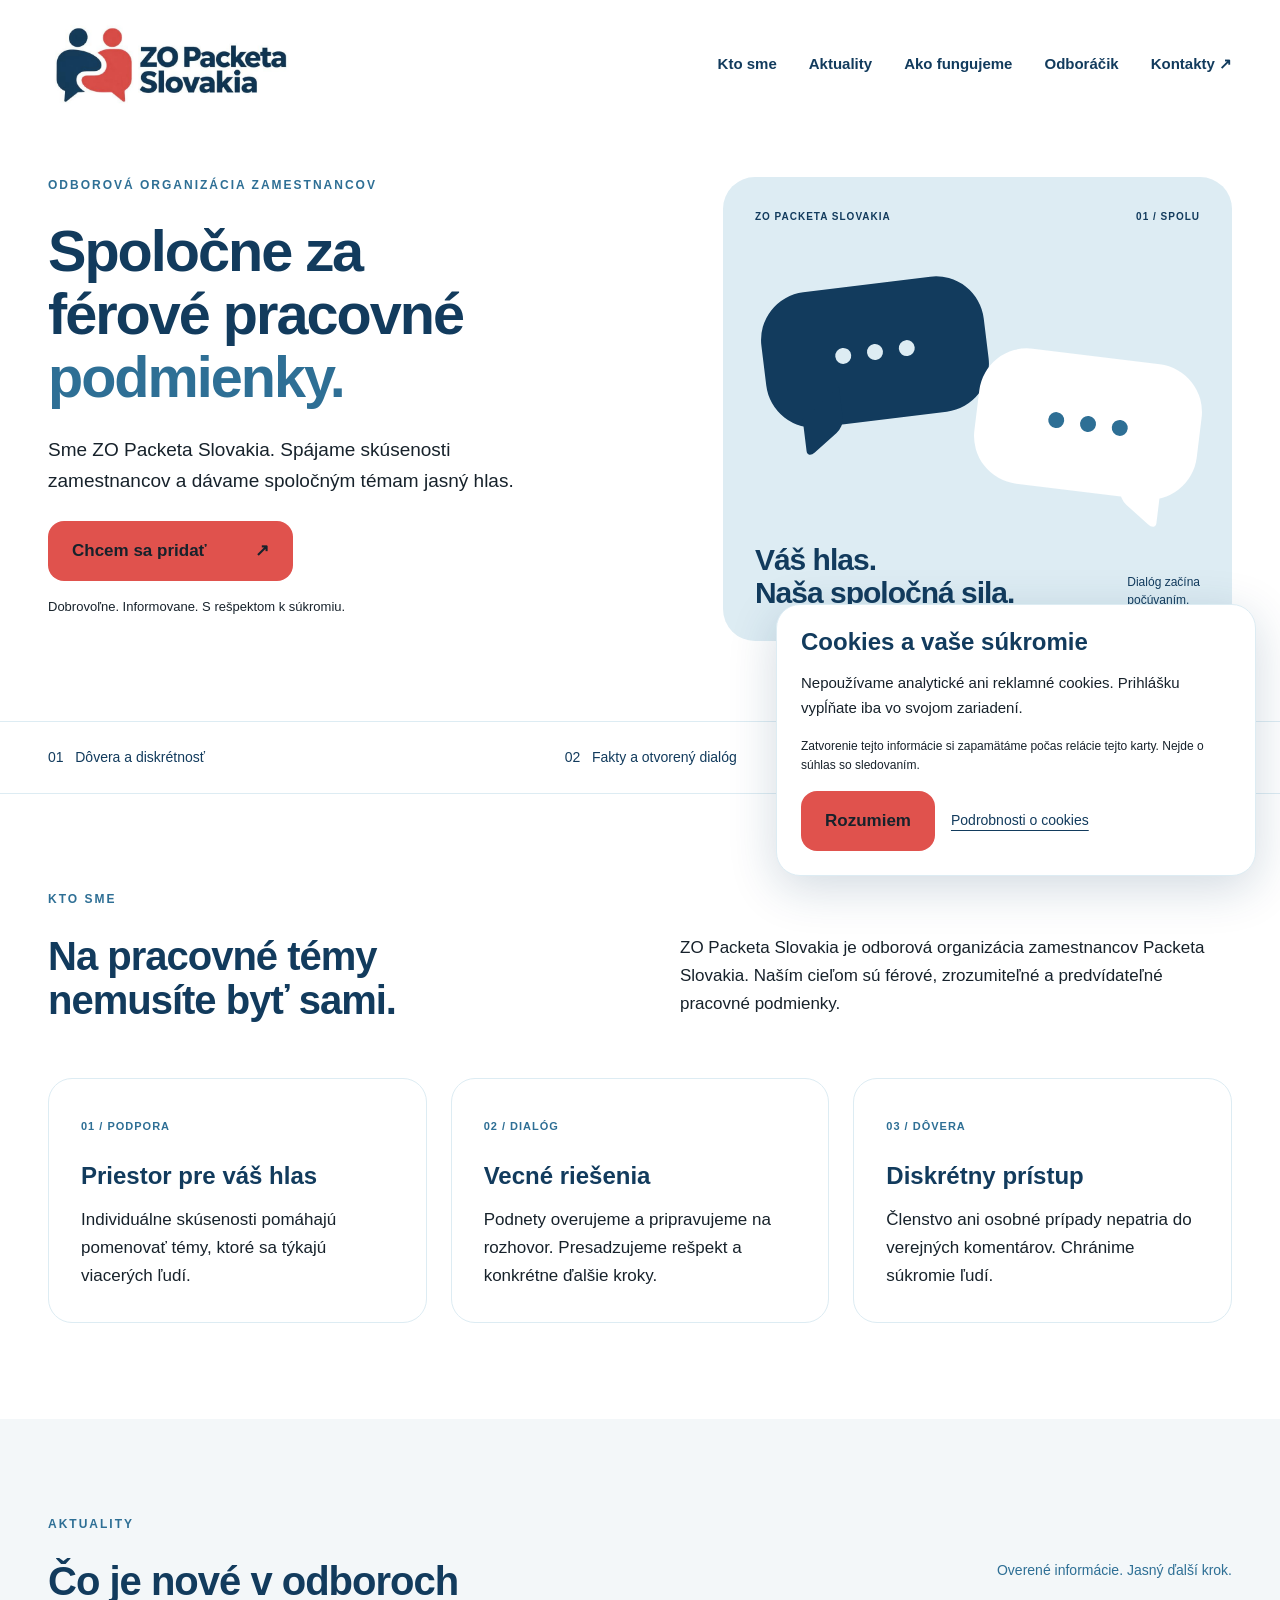
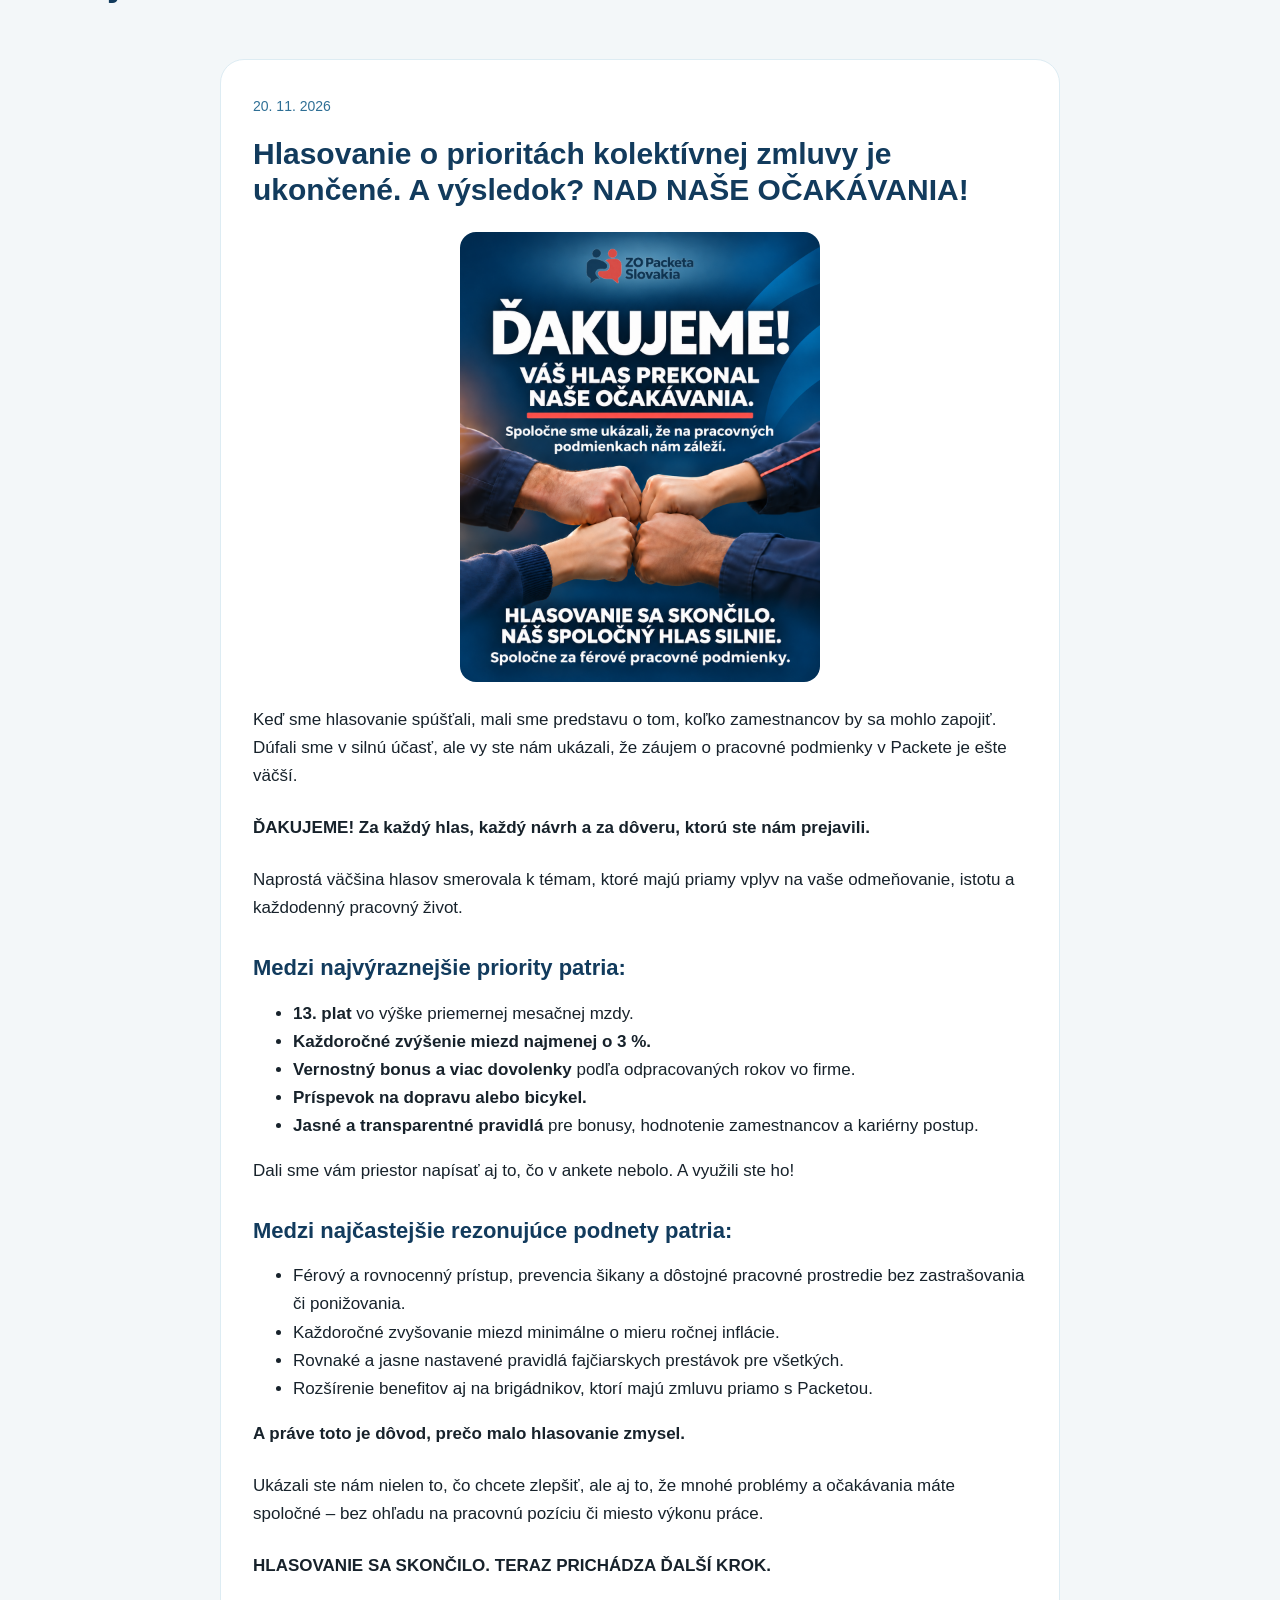
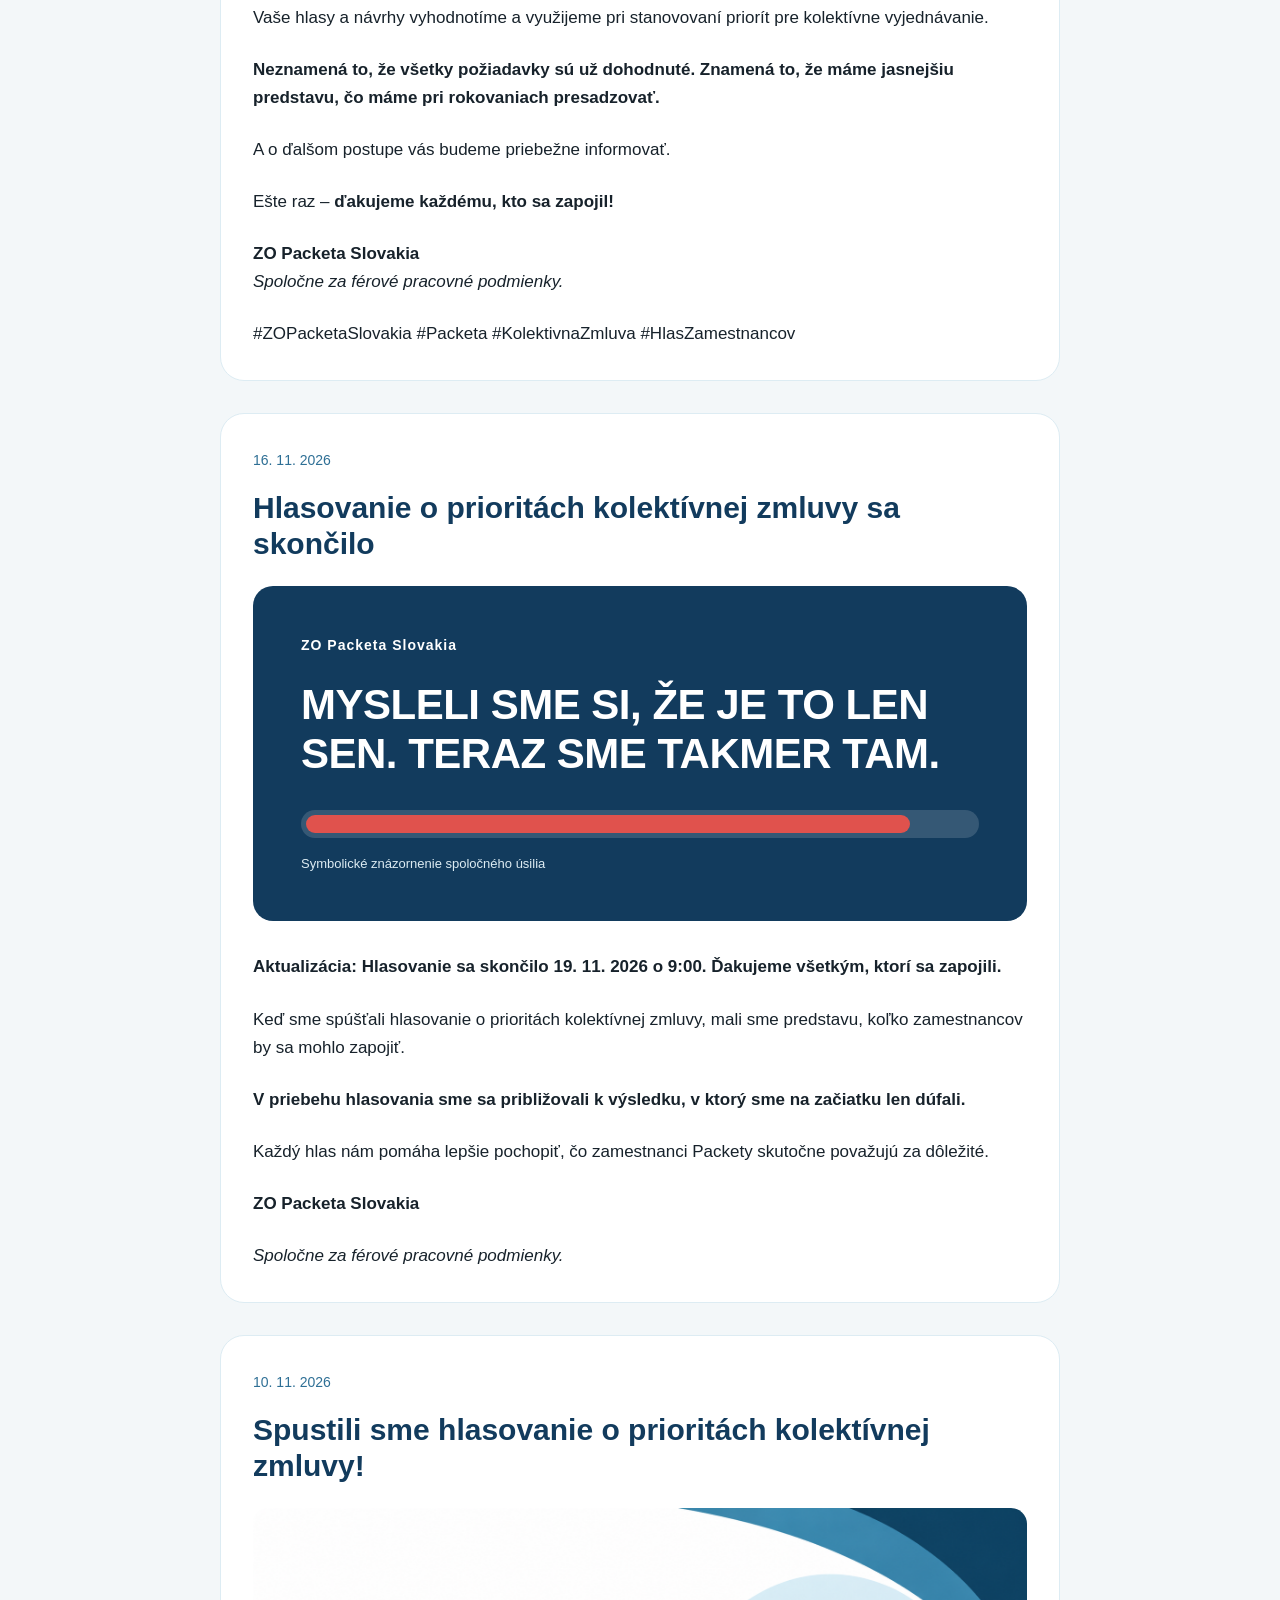
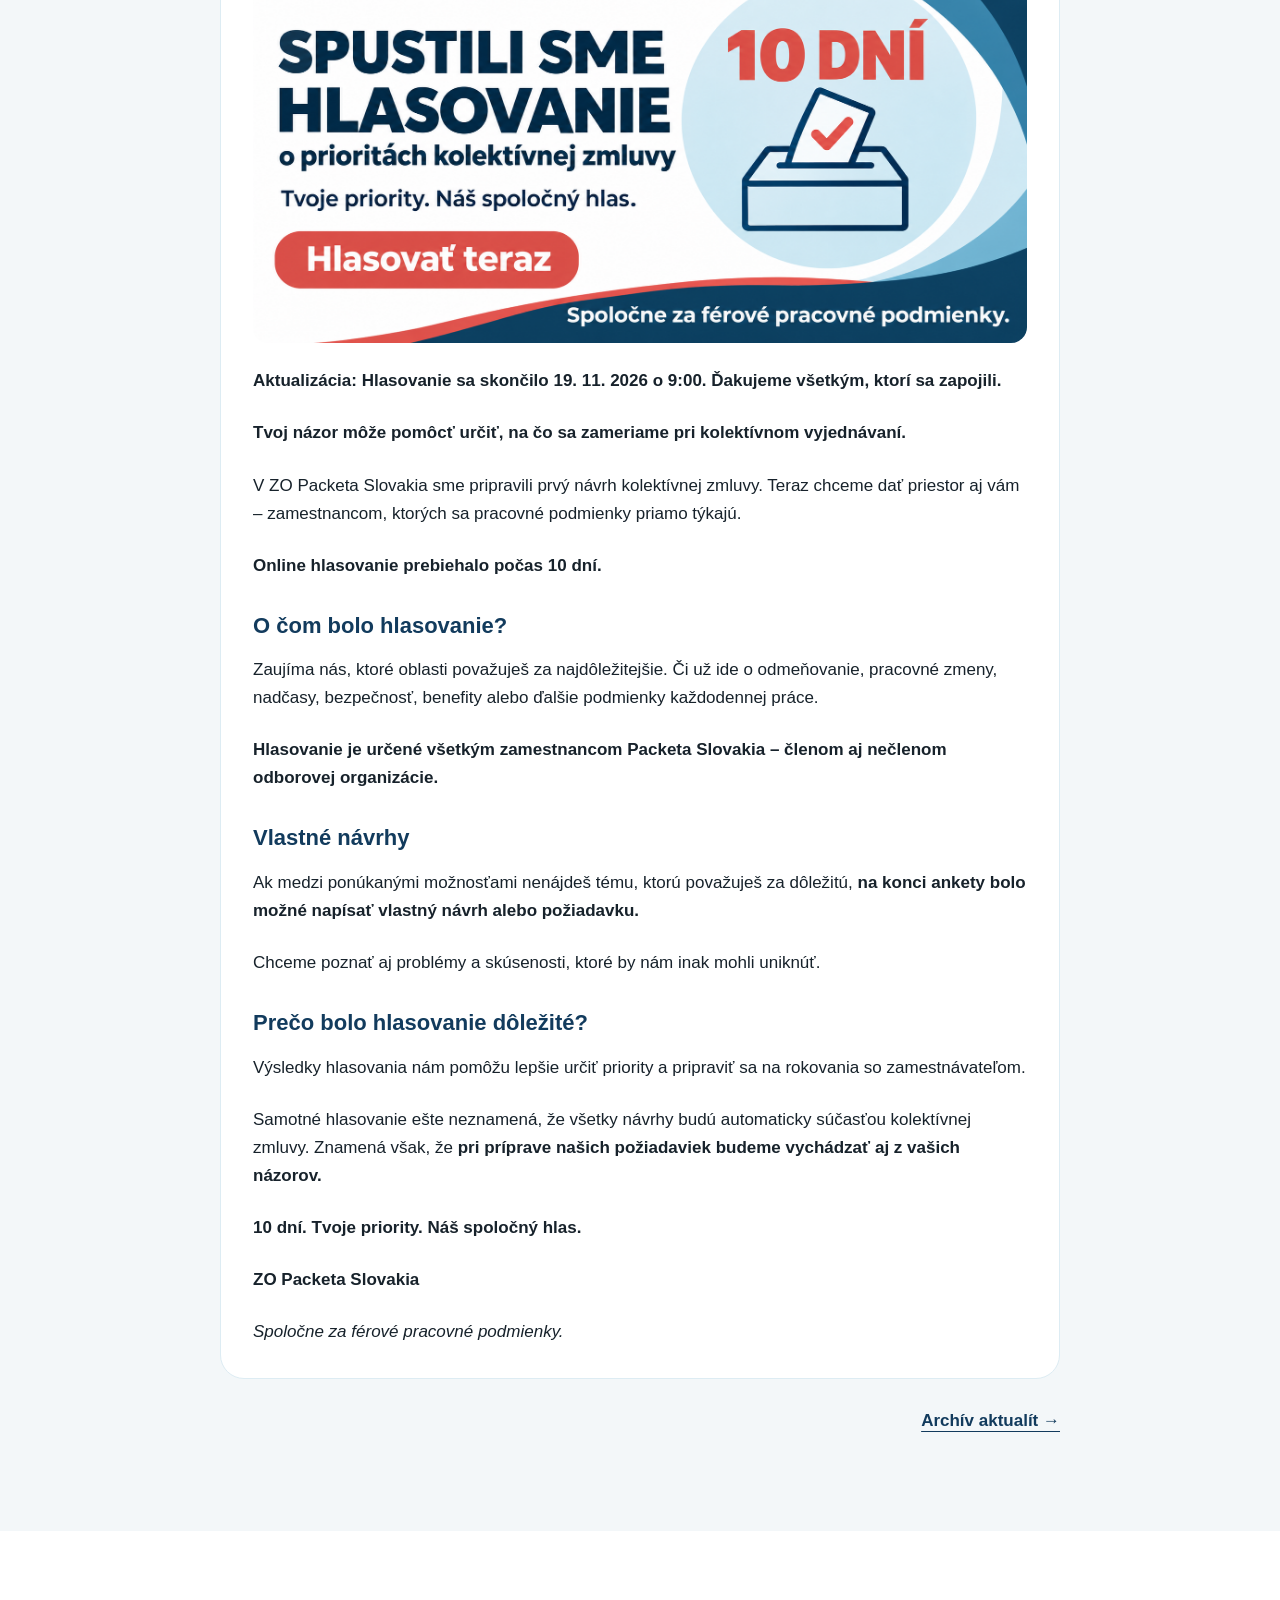
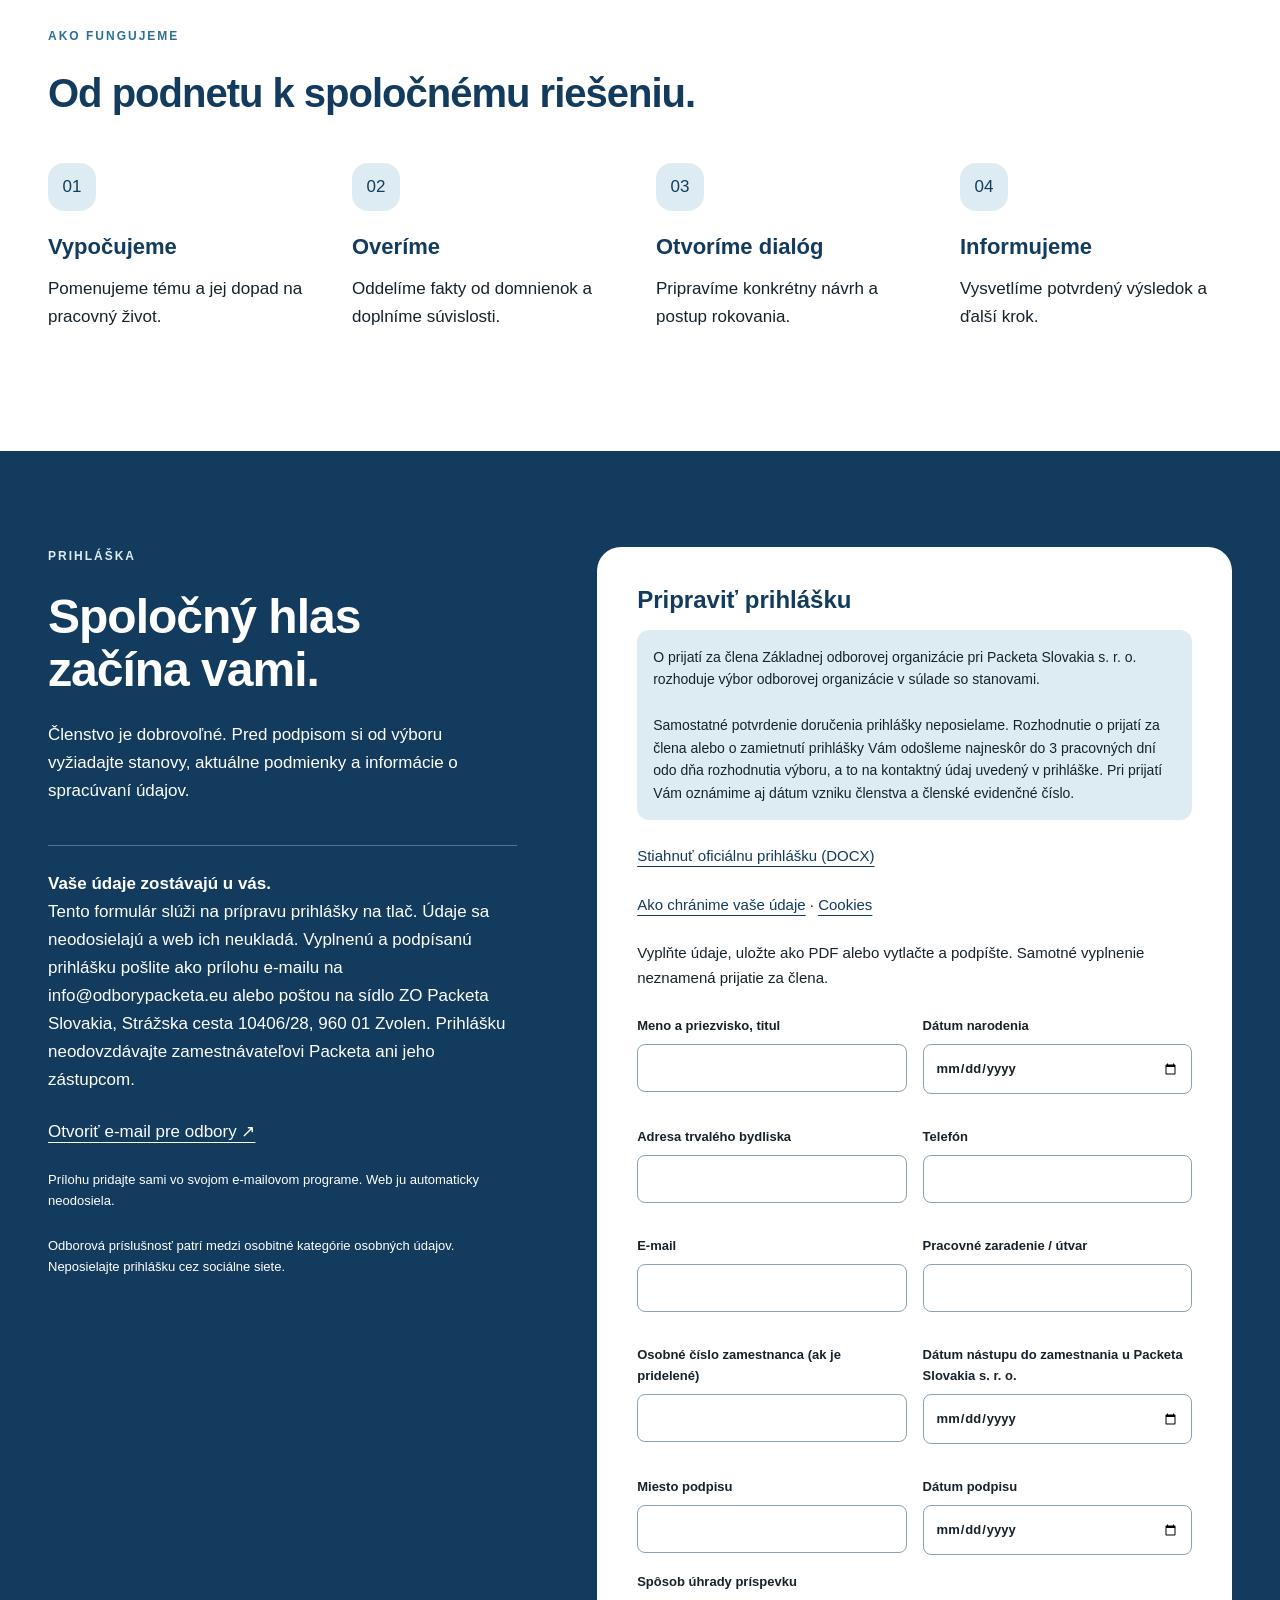
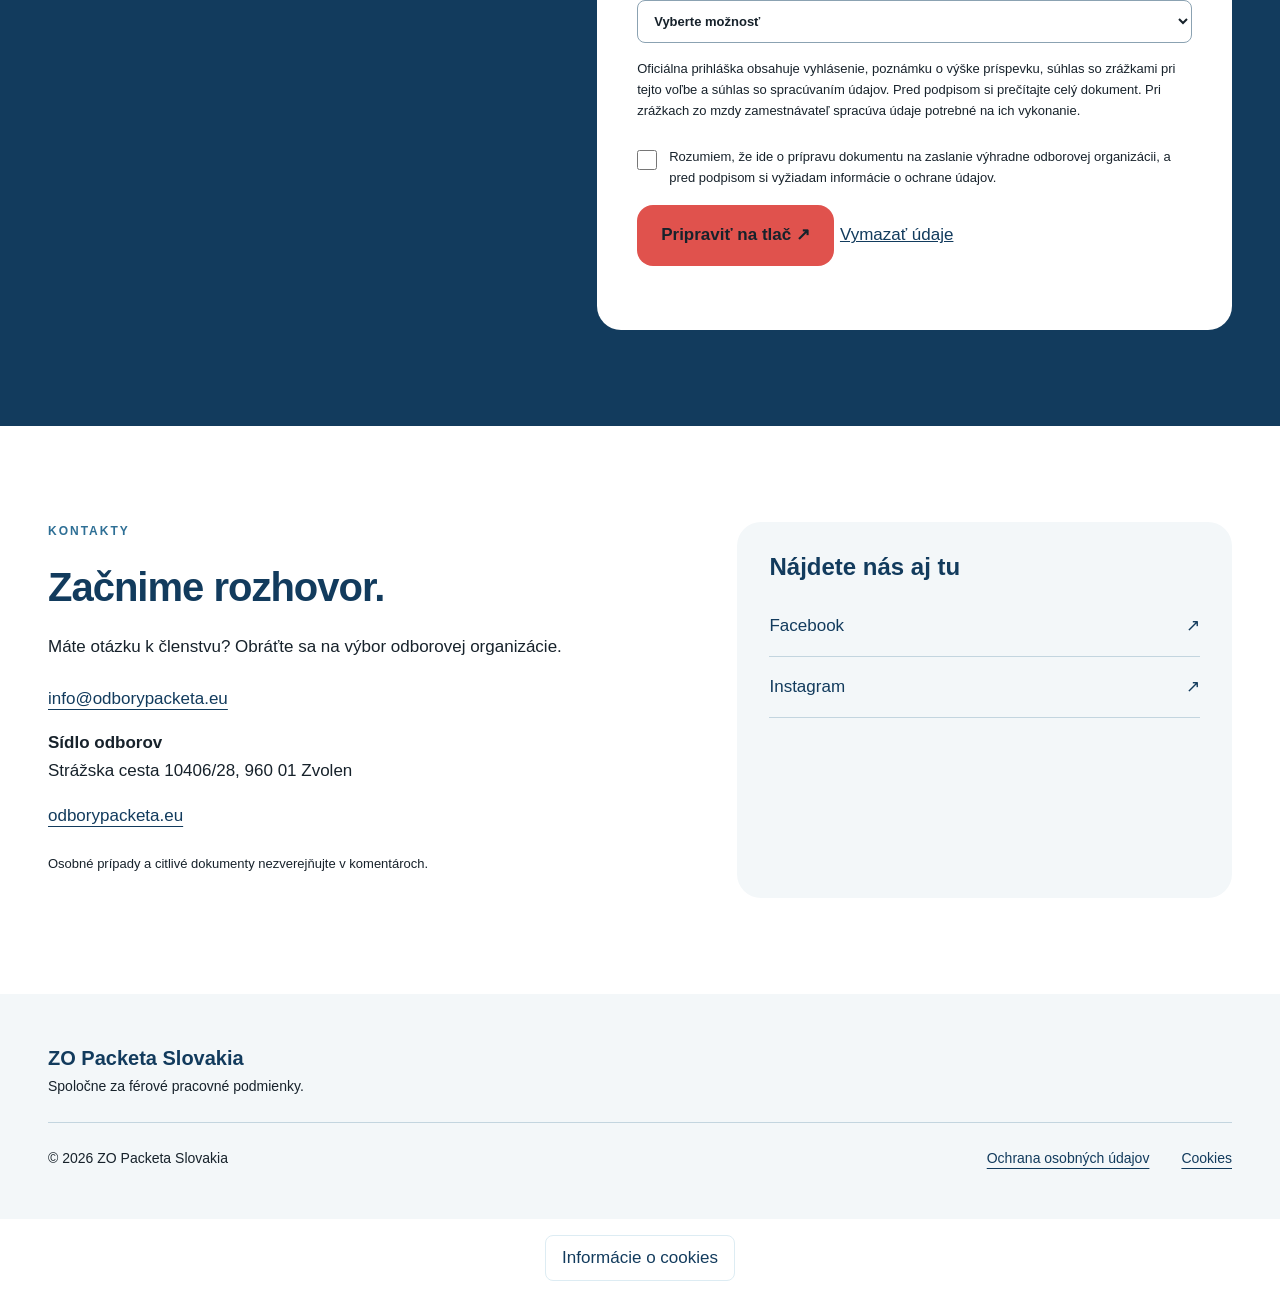
==== commit 853cc60d: "Add rolling news archive" ====
--- a/index.html
+++ b/index.html
@@ -1 +1 @@
-<!doctype html><html lang="sk"><head><meta charset="utf-8"><meta name="viewport" content="width=device-width,initial-scale=1"><title>ZO Packeta Slovakia — Spoločne za férové pracovné podmienky</title><meta name="description" content="Odborová organizácia zamestnancov Packeta Slovakia. Spoločný hlas, vecný dialóg a diskrétny prístup."><meta name="google-site-verification" content="XMaalvQGqDhDXZqg3ZkwtE0-DqF9-hSWX8yILWo6vz8" /><link rel="canonical" href="https://www.odborypacketa.eu/"><meta name="referrer" content="no-referrer"><link rel="stylesheet" href="style.css?v=20261116-spolocne-usilie"><script src="app.js" defer></script><script src="cookies.js" defer></script></head><body><a class="skip" href="#obsah">Preskočiť na obsah</a><header class="wrap"><a href="#" aria-label="ZO Packeta Slovakia — úvod"><img class="logo" src="logo.png" alt="ZO Packeta Slovakia"></a><button class="menu" aria-expanded="false" aria-controls="nav">Menu ☰</button><nav id="nav"><a href="#kto-sme">Kto sme</a><a href="#aktuality">Aktuality</a><a href="#ako-fungujeme">Ako fungujeme</a><a href="odboracik/">Odboráčik</a><a href="#kontakty">Kontakty ↗</a></nav></header><main id="obsah"><section class="hero wrap"><div><p class="eyebrow">ODBOROVÁ ORGANIZÁCIA ZAMESTNANCOV</p><h1>Spoločne za<br>férové pracovné<br><span>podmienky.</span></h1><p class="lead">Sme ZO Packeta Slovakia. Spájame skúsenosti zamestnancov a dávame spoločným témam jasný hlas.</p><a class="cta" href="#prihlaska">Chcem sa pridať <span>↗</span></a><p class="micro">Dobrovoľne. Informovane. S rešpektom k súkromiu.</p></div><div class="hero-art"><div class="art-top"><span>ZO PACKETA SLOVAKIA</span><span>01 / SPOLU</span></div><div class="dialogue" aria-hidden="true"><div class="bubble first"><i></i><i></i><i></i></div><div class="bubble second"><i></i><i></i><i></i></div></div><div class="art-bottom"><p>Váš hlas.<br>Naša spoločná sila.</p><span>Dialóg začína<br>počúvaním.</span></div></div></section><div class="principles"><div class="wrap"><span>01 &nbsp; Dôvera a diskrétnosť</span><span>02 &nbsp; Fakty a otvorený dialóg</span><span>03 &nbsp; Spoločný mandát</span></div></div><section id="kto-sme" class="wrap section"><div class="section-head"><p class="eyebrow">KTO SME</p><h2>Na pracovné témy<br>nemusíte byť sami.</h2><p>ZO Packeta Slovakia je odborová organizácia zamestnancov Packeta Slovakia. Naším cieľom sú férové, zrozumiteľné a predvídateľné pracovné podmienky.</p></div><div class="cards"><article><span class="number">01 / PODPORA</span><h3>Priestor pre váš hlas</h3><p>Individuálne skúsenosti pomáhajú pomenovať témy, ktoré sa týkajú viacerých ľudí.</p></article><article><span class="number">02 / DIALÓG</span><h3>Vecné riešenia</h3><p>Podnety overujeme a pripravujeme na rozhovor. Presadzujeme rešpekt a konkrétne ďalšie kroky.</p></article><article><span class="number">03 / DÔVERA</span><h3>Diskrétny prístup</h3><p>Členstvo ani osobné prípady nepatria do verejných komentárov. Chránime súkromie ľudí.</p></article></div></section><section id="aktuality" class="news-section"><div class="wrap section"><div class="row"><div><p class="eyebrow">AKTUALITY</p><h2>Čo je nové v odboroch</h2></div><span class="quiet">Overené informácie. Jasný ďalší krok.</span></div><div id="news"><article class="news-article" id="vysledky-hlasovania-priority-kolektivnej-zmluvy"><time datetime="2026-11-20">20. 11. 2026</time><h3>Hlasovanie o prioritách kolektívnej zmluvy je ukončené. A výsledok? NAD NAŠE OČAKÁVANIA!</h3><a href="content/images/vysledky-hlasovania-2026-11-20.png" aria-label="Otvoriť grafiku v plnej veľkosti"><img class="news-image" src="content/images/vysledky-hlasovania-2026-11-20.png" width="1080" height="1350" alt="Ďakujeme! Váš hlas prekonal naše očakávania. Hlasovanie sa skončilo, náš spoločný hlas silnie."></a><p>Keď sme hlasovanie spúšťali, mali sme predstavu o tom, koľko zamestnancov by sa mohlo zapojiť. Dúfali sme v silnú účasť, ale vy ste nám ukázali, že záujem o pracovné podmienky v Packete je ešte väčší.</p><p><strong>ĎAKUJEME! Za každý hlas, každý návrh a za dôveru, ktorú ste nám prejavili.</strong></p><p>Naprostá väčšina hlasov smerovala k témam, ktoré majú priamy vplyv na vaše odmeňovanie, istotu a každodenný pracovný život.</p><h4>Medzi najvýraznejšie priority patria:</h4><ul><li><strong>13. plat</strong> vo výške priemernej mesačnej mzdy.</li><li><strong>Každoročné zvýšenie miezd najmenej o 3 %.</strong></li><li><strong>Vernostný bonus a viac dovolenky</strong> podľa odpracovaných rokov vo firme.</li><li><strong>Príspevok na dopravu alebo bicykel.</strong></li><li><strong>Jasné a transparentné pravidlá</strong> pre bonusy, hodnotenie zamestnancov a kariérny postup.</li></ul><p>Dali sme vám priestor napísať aj to, čo v ankete nebolo. A využili ste ho!</p><h4>Medzi najčastejšie rezonujúce podnety patria:</h4><ul><li>Férový a rovnocenný prístup, prevencia šikany a dôstojné pracovné prostredie bez zastrašovania či ponižovania.</li><li>Každoročné zvyšovanie miezd minimálne o mieru ročnej inflácie.</li><li>Rovnaké a jasne nastavené pravidlá fajčiarskych prestávok pre všetkých.</li><li>Rozšírenie benefitov aj na brigádnikov, ktorí majú zmluvu priamo s Packetou.</li></ul><p><strong>A práve toto je dôvod, prečo malo hlasovanie zmysel.</strong></p><p>Ukázali ste nám nielen to, čo chcete zlepšiť, ale aj to, že mnohé problémy a očakávania máte spoločné – bez ohľadu na pracovnú pozíciu či miesto výkonu práce.</p><p><strong>HLASOVANIE SA SKONČILO. TERAZ PRICHÁDZA ĎALŠÍ KROK.</strong></p><p>Vaše hlasy a návrhy vyhodnotíme a využijeme pri stanovovaní priorít pre kolektívne vyjednávanie.</p><p><strong>Neznamená to, že všetky požiadavky sú už dohodnuté. Znamená to, že máme jasnejšiu predstavu, čo máme pri rokovaniach presadzovať.</strong></p><p>A o ďalšom postupe vás budeme priebežne informovať.</p><p>Ešte raz – <strong>ďakujeme každému, kto sa zapojil!</strong></p><p><strong>ZO Packeta Slovakia</strong><br><em>Spoločne za férové pracovné podmienky.</em></p><p>#ZOPacketaSlovakia #Packeta #KolektivnaZmluva #HlasZamestnancov</p></article><article class="news-article" id="vy-ste-nas-prekvapili"><time datetime="2026-11-16">16. 11. 2026</time><h3>Hlasovanie o prioritách kolektívnej zmluvy sa skončilo</h3><figure class="effort-graphic"><p class="effort-brand">ZO Packeta Slovakia</p><p class="effort-title">MYSLELI SME SI, ŽE JE TO LEN SEN. TERAZ SME TAKMER TAM.</p><div class="effort-track" aria-hidden="true"><span></span></div><figcaption>Symbolické znázornenie spoločného úsilia</figcaption></figure><p><strong>Aktualizácia: Hlasovanie sa skončilo 19. 11. 2026 o 9:00. Ďakujeme všetkým, ktorí sa zapojili.</strong></p><p>Keď sme spúšťali hlasovanie o prioritách kolektívnej zmluvy, mali sme predstavu, koľko zamestnancov by sa mohlo zapojiť.</p><p><strong>V priebehu hlasovania sme sa približovali k výsledku, v ktorý sme na začiatku len dúfali.</strong></p><p>Každý hlas nám pomáha lepšie pochopiť, čo zamestnanci Packety skutočne považujú za dôležité.</p><p><strong>ZO Packeta Slovakia</strong></p><p><em>Spoločne za férové pracovné podmienky.</em></p></article><article class="news-article" id="hlasovanie-priority-kolektivnej-zmluvy"><time datetime="2026-11-10">10. 11. 2026</time><h3>Spustili sme hlasovanie o prioritách kolektívnej zmluvy!</h3><a href="content/images/hlasovanie-priority-2026-11-10.png" aria-label="Otvoriť pôvodnú grafiku v plnej veľkosti"><img class="news-image" src="content/images/hlasovanie-priority-2026-11-10.png" width="1672" height="941" loading="lazy" alt="Spustili sme hlasovanie o prioritách kolektívnej zmluvy. 10 dní. Tvoje priority. Náš spoločný hlas."></a><p><strong>Aktualizácia: Hlasovanie sa skončilo 19. 11. 2026 o 9:00. Ďakujeme všetkým, ktorí sa zapojili.</strong></p><p><strong>Tvoj názor môže pomôcť určiť, na čo sa zameriame pri kolektívnom vyjednávaní.</strong></p><p>V ZO Packeta Slovakia sme pripravili prvý návrh kolektívnej zmluvy. Teraz chceme dať priestor aj vám – zamestnancom, ktorých sa pracovné podmienky priamo týkajú.</p><p><strong>Online hlasovanie prebiehalo počas 10 dní.</strong></p><h4>O čom bolo hlasovanie?</h4><p>Zaujíma nás, ktoré oblasti považuješ za najdôležitejšie. Či už ide o odmeňovanie, pracovné zmeny, nadčasy, bezpečnosť, benefity alebo ďalšie podmienky každodennej práce.</p><p><strong>Hlasovanie je určené všetkým zamestnancom Packeta Slovakia – členom aj nečlenom odborovej organizácie.</strong></p><h4>Vlastné návrhy</h4><p>Ak medzi ponúkanými možnosťami nenájdeš tému, ktorú považuješ za dôležitú, <strong>na konci ankety bolo možné napísať vlastný návrh alebo požiadavku.</strong></p><p>Chceme poznať aj problémy a skúsenosti, ktoré by nám inak mohli uniknúť.</p><h4>Prečo bolo hlasovanie dôležité?</h4><p>Výsledky hlasovania nám pomôžu lepšie určiť priority a pripraviť sa na rokovania so zamestnávateľom.</p><p>Samotné hlasovanie ešte neznamená, že všetky návrhy budú automaticky súčasťou kolektívnej zmluvy. Znamená však, že <strong>pri príprave našich požiadaviek budeme vychádzať aj z vašich názorov.</strong></p><p><strong>10 dní. Tvoje priority. Náš spoločný hlas.</strong></p><p><strong>ZO Packeta Slovakia</strong></p><p><em>Spoločne za férové pracovné podmienky.</em></p></article><article class="news-article" id="bozp-2026-10-21"><time datetime="2026-10-26">26. 10. 2026</time><h3>V práci sme možno nahraditeľní. Doma však nie. ❤️</h3><a href="content/images/bozp-2026-10-21.png" aria-label="Otvoriť pôvodnú grafiku v plnej veľkosti"><img class="news-image" src="content/images/bozp-2026-10-21.png" width="1536" height="1024" loading="lazy" alt="V práci sme možno nahraditeľní. Doma však nie. Kontrola BOZP na našu žiadosť 21. 10. 2026. Máte podnet? Ozvite sa nám."></a><p>Práve preto nám ako odborovej organizácii záleží na tom, aby sa každý z vás po pracovnej zmene bezpečne vrátil domov, k svojim deťom, partnerom, rodičom a blízkym.</p><p>Dňa 21. 10. 2026 sa uskutočnila kontrola BOZP na pracovisku zamestnávateľa, o ktorú sme sa ako odbory aktívne usilovali. Kontrola sa realizovala na základe našej druhej žiadosti, pretože sme presvedčení, že ochrana zdravia a bezpečnosť zamestnancov si zaslúžia náležitú pozornosť a priestor.</p><p>Pre nás BOZP nie je len o predpisoch, dokumentácii a povinných kontrolách. Je predovšetkým o ľuďoch. O podmienkach, v ktorých pracujete, o rizikách, ktorým ste vystavení, a o zodpovednosti, ktorú máme voči každému z vás.</p><p>Každý deň svojou prácou vytvárate hodnoty a prispievate k výsledkom spoločnosti. Zaslúžite si preto bezpečné pracovné prostredie, v ktorom sa ochrana zdravia nestáva vedľajšou témou, ale prirodzenou súčasťou každodenného fungovania.</p><p>Aj preto veríme, že bezpečnosť a zdravie zamestnancov budú vždy patriť medzi priority zamestnávateľa a dostanú priestor, ktorý si zaslúžia,  popri všetkých ostatných dôležitých prevádzkových aktivitách. Veríme, že spoločným cieľom nás všetkých je neustále zlepšovať pracovné podmienky a posúvať sa k modernejšiemu a bezpečnejšiemu pracovnému prostrediu.</p><p>Nie všetky upozornenia z minulosti totiž priniesli zmenu, ktorú sme si želali. Aj preto chceme pokračovať v aktívnom hľadaní riešení, upozorňovať na nedostatky a presadzovať zlepšenia, ktoré majú skutočný význam.</p><p>Kontrolu sme zabezpečili z vlastných prostriedkov odborovej organizácie, pretože považujeme ochranu zdravia našich kolegov za zmysluplnú investíciu.</p><p>A chceme v tom pokračovať, aj s vašou pomocou.</p><p>📩 Všimli ste si niečo, čo by sa na pracovisku malo zlepšiť? Máte podnet týkajúci sa bezpečnosti alebo ochrany zdravia pri práci? Ozvite sa nám. Vaše podnety vítame aj v anonymnej forme.</p><p>Niekedy práve včasné upozornenie pomôže predísť situácii, ktorej následky by už nebolo možné napraviť.</p><p>Pretože v práci sme možno nahraditeľní. Doma však máme každý svoje nenahraditeľné miesto. ❤️</p></article><article class="news-article"><time datetime="2026-10-01">1. 10. 2026</time><h3>Dialóg má začínať bez nátlaku</h3><p>Ešte sme si ani nesadli za rokovací stôl a už medzi zamestnancami vnímame nátlak, obavy a hrubé správanie zo strany vedenia voči téme odborov.</p><p>Povedzme si to jasne: takto by dialóg medzi vedením a zástupcami zamestnancov začínať nemal.</p><p>Odbory nevznikli proti Packete. Vznikli preto, že nám na Packete záleží a chceme mať možnosť hovoriť o pracovných podmienkach otvorene, spoločne a bez strachu z následkov.</p><p>Ak má nátlak ľudí odradiť od toho, aby sa ozvali alebo pridali, odpoveďou nemá byť ticho. Práve teraz je čas ukázať, že sa nebojíme.</p><p>Čím viac nás bude, tým ťažšie bude hlas zamestnancov prehliadať.</p></article><article class="news-article"><time datetime="2026-09-29">29. 9. 2026</time><h3>3 týždne od vzniku odborov. Čo sa udialo?</h3><p>Ahojte kolegovia,</p><p>od založenia odborovej organizácie pri Packeta Slovensko uplynuli už <strong>3 týždne</strong> a radi by sme vás informovali o tom, čo sa za tento čas udialo a kam sme sa posunuli.</p><p>Dňa <strong>17. 9. 2026</strong> sme sa stretli so zástupcami vedenia spoločnosti Packeta za účasti jej právnych zástupcov.</p><p>Na stretnutí sme pomenovali naše požiadavky aj dôvody vzniku odborovej organizácie. Zdôraznili sme, že sme tu <strong>pre všetkých zamestnancov bez rozdielu</strong> – kolegov z dep, centrály aj terénu vrátane obchodných zástupcov a kolegov z networku.</p><p>Chceme, aby v Packete platili <strong>férové podmienky, jasné a transparentné pravidlá</strong> a aby sa zamestnanci nemuseli báť povedať svoj názor či upozorniť na problém.</p><p>Naším cieľom nie je stáť proti Packete. Chceme <strong>zastupovať zamestnancov a byť partnerom</strong>, ktorý dokáže pomenovať problémy a pomáhať hľadať riešenia.</p><p><strong>Čo nás čaká ďalej?</strong></p><p>Začneme s prípravou na rokovania o <strong>kolektívnej zmluve</strong>, budeme sa aktívne podieľať na tvorbe <strong>Pracovného poriadku</strong> a pokračujeme v prijímaní <strong>nových členov</strong>. Čím viac nás bude, tým silnejší hlas budú mať zamestnanci pri témach, ktoré sa ich priamo týkajú.</p><p>A hlavne – <strong>sme tu pre vás. Pre všetkých zamestnancov Packety na Slovensku.</strong></p><p>Packeta nie je len o depách, technológiách, zásielkach či číslach. Tvoria ju predovšetkým <strong>ľudia</strong>. Bez vás by nebola tam, kde je dnes, a bez vás sa neposunie ani tam, kde môže byť zajtra.</p><p><strong>Chceme, aby váš hlas bolo počuť.</strong></p></article></div></div></section><section id="ako-fungujeme" class="wrap section"><p class="eyebrow">AKO FUNGUJEME</p><h2>Od podnetu k spoločnému riešeniu.</h2><div class="steps"><article><span>01</span><h3>Vypočujeme</h3><p>Pomenujeme tému a jej dopad na pracovný život.</p></article><article><span>02</span><h3>Overíme</h3><p>Oddelíme fakty od domnienok a doplníme súvislosti.</p></article><article><span>03</span><h3>Otvoríme dialóg</h3><p>Pripravíme konkrétny návrh a postup rokovania.</p></article><article><span>04</span><h3>Informujeme</h3><p>Vysvetlíme potvrdený výsledok a ďalší krok.</p></article></div></section><section id="prihlaska" class="join"><div class="wrap section join-grid"><div><p class="eyebrow">PRIHLÁŠKA</p><h2>Spoločný hlas<br>začína vami.</h2><p>Členstvo je dobrovoľné. Pred podpisom si od výboru vyžiadajte stanovy, aktuálne podmienky a informácie o spracúvaní údajov.</p><div class="privacy-note"><strong>Vaše údaje zostávajú u vás.</strong><p>Tento formulár slúži na prípravu prihlášky na tlač. Údaje sa neodosielajú a web ich neukladá. Vyplnenú a podpísanú prihlášku pošlite ako prílohu e-mailu na info@odborypacketa.eu alebo poštou na sídlo ZO Packeta Slovakia, Strážska cesta 10406/28, 960 01 Zvolen. Prihlášku neodovzdávajte zamestnávateľovi Packeta ani jeho zástupcom.</p></div><p><a class="email-link" href="mailto:info@odborypacketa.eu">Otvoriť e-mail pre odbory ↗</a></p><p class="micro">Prílohu pridajte sami vo svojom e-mailovom programe. Web ju automaticky neodosiela.</p><p class="micro">Odborová príslušnosť patrí medzi osobitné kategórie osobných údajov. Neposielajte prihlášku cez sociálne siete.</p></div><div class="form-card"><h3>Pripraviť prihlášku</h3><div class="application-process"><p>O prijatí za člena Základnej odborovej organizácie pri Packeta Slovakia s. r. o. rozhoduje výbor odborovej organizácie v súlade so stanovami.</p><p>Samostatné potvrdenie doručenia prihlášky neposielame. Rozhodnutie o prijatí za člena alebo o zamietnutí prihlášky Vám odošleme najneskôr do 3 pracovných dní odo dňa rozhodnutia výboru, a to na kontaktný údaj uvedený v prihláške. Pri prijatí Vám oznámime aj dátum vzniku členstva a členské evidenčné číslo.</p></div><p><a href="prihlaska.docx" download>Stiahnuť oficiálnu prihlášku (DOCX)</a></p><p><a href="sukromie.html">Ako chránime vaše údaje</a> · <a href="cookies.html">Cookies</a></p><p>Vyplňte údaje, uložte ako PDF alebo vytlačte a podpíšte. Samotné vyplnenie neznamená prijatie za člena.</p><form id="application" autocomplete="off"><fieldset id="application-fields" disabled><div class="fields"><label>Meno a priezvisko, titul<input name="Meno a priezvisko, titul" type="text" maxlength="160" required></label><label>Dátum narodenia<input name="Dátum narodenia" type="date" maxlength="160" required></label><label>Adresa trvalého bydliska<input name="Adresa trvalého bydliska" type="text" maxlength="160" required></label><label>Telefón<input name="Telefón" type="tel" maxlength="160" ></label><label>E-mail<input name="E-mail" type="email" maxlength="160" ></label><label>Pracovné zaradenie / útvar<input name="Pracovné zaradenie / útvar" type="text" maxlength="160" required></label><label>Osobné číslo zamestnanca (ak je pridelené)<input name="Osobné číslo zamestnanca (ak je pridelené)" type="text" maxlength="160" ></label><label>Dátum nástupu do zamestnania u Packeta Slovakia s. r. o.<input name="Dátum nástupu do zamestnania u Packeta Slovakia s. r. o." type="date" maxlength="160" ></label><label>Miesto podpisu<input name="Miesto podpisu" type="text" maxlength="160" ></label><label>Dátum podpisu<input name="Dátum podpisu" type="date" maxlength="160" ></label></div><label>Spôsob úhrady príspevku<select name="Spôsob úhrady"><option value="">Vyberte možnosť</option><option>Bankovým prevodom</option><option>Zrážkou zo mzdy</option></select></label><p class="micro">Oficiálna prihláška obsahuje vyhlásenie, poznámku o výške príspevku, súhlas so zrážkami pri tejto voľbe a súhlas so spracúvaním údajov. Pred podpisom si prečítajte celý dokument. Pri zrážkach zo mzdy zamestnávateľ spracúva údaje potrebné na ich vykonanie.</p><label class="check"><input type="checkbox" required> Rozumiem, že ide o prípravu dokumentu na zaslanie výhradne odborovej organizácii, a pred podpisom si vyžiadam informácie o ochrane údajov.</label><button class="primary" type="submit">Pripraviť na tlač ↗</button><button type="reset" class="text-button">Vymazať údaje</button><p role="status" id="form-status"></p></fieldset><noscript>Na lokálnu prípravu prihlášky je potrebný JavaScript. Kontaktujte výbor pre papierovú verziu.</noscript></form></div></div></section><section id="kontakty" class="wrap section"><div class="contact-grid"><div><p class="eyebrow">KONTAKTY</p><h2>Začnime rozhovor.</h2><p>Máte otázku k členstvu? Obráťte sa na výbor odborovej organizácie.</p><div id="contact"><a href="mailto:info@odborypacketa.eu">info@odborypacketa.eu</a><address class="contact-address"><strong>Sídlo odborov</strong><br>Strážska cesta 10406/28, 960 01 Zvolen</address><p><a href="https://odborypacketa.eu/">odborypacketa.eu</a></p></div><p class="micro">Osobné prípady a citlivé dokumenty nezverejňujte v komentároch.</p></div><div class="social"><h3>Nájdete nás aj tu</h3><a href="https://www.facebook.com/ZOPacketaSlovakia" target="_blank" rel="noopener noreferrer">Facebook <span>↗</span></a><a href="https://www.instagram.com/zo_packeta_slovakia/" target="_blank" rel="noopener noreferrer">Instagram <span>↗</span></a></div></div></section></main><footer><div class="wrap"><strong>ZO Packeta Slovakia</strong><p>Spoločne za férové pracovné podmienky.</p><div class="footer-row"><span>© 2026 ZO Packeta Slovakia</span><a href="sukromie.html">Ochrana osobných údajov</a><a href="cookies.html">Cookies</a></div></div></footer><section id="print-area"></section><button class="cookie-reopen" type="button" hidden>Informácie o cookies</button></body></html>
+<!doctype html><html lang="sk"><head><meta charset="utf-8"><meta name="viewport" content="width=device-width,initial-scale=1"><title>ZO Packeta Slovakia — Spoločne za férové pracovné podmienky</title><meta name="description" content="Odborová organizácia zamestnancov Packeta Slovakia. Spoločný hlas, vecný dialóg a diskrétny prístup."><meta name="google-site-verification" content="XMaalvQGqDhDXZqg3ZkwtE0-DqF9-hSWX8yILWo6vz8" /><link rel="canonical" href="https://www.odborypacketa.eu/"><meta name="referrer" content="no-referrer"><link rel="stylesheet" href="style.css?v=20261116-spolocne-usilie"><script src="app.js" defer></script><script src="news.js?v=1" defer></script><script src="cookies.js" defer></script></head><body><a class="skip" href="#obsah">Preskočiť na obsah</a><header class="wrap"><a href="#" aria-label="ZO Packeta Slovakia — úvod"><img class="logo" src="logo.png" alt="ZO Packeta Slovakia"></a><button class="menu" aria-expanded="false" aria-controls="nav">Menu ☰</button><nav id="nav"><a href="#kto-sme">Kto sme</a><a href="#aktuality">Aktuality</a><a href="#ako-fungujeme">Ako fungujeme</a><a href="odboracik/">Odboráčik</a><a href="#kontakty">Kontakty ↗</a></nav></header><main id="obsah"><section class="hero wrap"><div><p class="eyebrow">ODBOROVÁ ORGANIZÁCIA ZAMESTNANCOV</p><h1>Spoločne za<br>férové pracovné<br><span>podmienky.</span></h1><p class="lead">Sme ZO Packeta Slovakia. Spájame skúsenosti zamestnancov a dávame spoločným témam jasný hlas.</p><a class="cta" href="#prihlaska">Chcem sa pridať <span>↗</span></a><p class="micro">Dobrovoľne. Informovane. S rešpektom k súkromiu.</p></div><div class="hero-art"><div class="art-top"><span>ZO PACKETA SLOVAKIA</span><span>01 / SPOLU</span></div><div class="dialogue" aria-hidden="true"><div class="bubble first"><i></i><i></i><i></i></div><div class="bubble second"><i></i><i></i><i></i></div></div><div class="art-bottom"><p>Váš hlas.<br>Naša spoločná sila.</p><span>Dialóg začína<br>počúvaním.</span></div></div></section><div class="principles"><div class="wrap"><span>01 &nbsp; Dôvera a diskrétnosť</span><span>02 &nbsp; Fakty a otvorený dialóg</span><span>03 &nbsp; Spoločný mandát</span></div></div><section id="kto-sme" class="wrap section"><div class="section-head"><p class="eyebrow">KTO SME</p><h2>Na pracovné témy<br>nemusíte byť sami.</h2><p>ZO Packeta Slovakia je odborová organizácia zamestnancov Packeta Slovakia. Naším cieľom sú férové, zrozumiteľné a predvídateľné pracovné podmienky.</p></div><div class="cards"><article><span class="number">01 / PODPORA</span><h3>Priestor pre váš hlas</h3><p>Individuálne skúsenosti pomáhajú pomenovať témy, ktoré sa týkajú viacerých ľudí.</p></article><article><span class="number">02 / DIALÓG</span><h3>Vecné riešenia</h3><p>Podnety overujeme a pripravujeme na rozhovor. Presadzujeme rešpekt a konkrétne ďalšie kroky.</p></article><article><span class="number">03 / DÔVERA</span><h3>Diskrétny prístup</h3><p>Členstvo ani osobné prípady nepatria do verejných komentárov. Chránime súkromie ľudí.</p></article></div></section><section id="aktuality" class="news-section"><div class="wrap section"><div class="row"><div><p class="eyebrow">AKTUALITY</p><h2>Čo je nové v odboroch</h2></div><span class="quiet">Overené informácie. Jasný ďalší krok.</span></div><div id="news"><article class="news-article" id="vysledky-hlasovania-priority-kolektivnej-zmluvy"><time datetime="2026-11-20">20. 11. 2026</time><h3>Hlasovanie o prioritách kolektívnej zmluvy je ukončené. A výsledok? NAD NAŠE OČAKÁVANIA!</h3><a href="content/images/vysledky-hlasovania-2026-11-20.png" aria-label="Otvoriť grafiku v plnej veľkosti"><img class="news-image" src="content/images/vysledky-hlasovania-2026-11-20.png" width="1080" height="1350" alt="Ďakujeme! Váš hlas prekonal naše očakávania. Hlasovanie sa skončilo, náš spoločný hlas silnie."></a><p>Keď sme hlasovanie spúšťali, mali sme predstavu o tom, koľko zamestnancov by sa mohlo zapojiť. Dúfali sme v silnú účasť, ale vy ste nám ukázali, že záujem o pracovné podmienky v Packete je ešte väčší.</p><p><strong>ĎAKUJEME! Za každý hlas, každý návrh a za dôveru, ktorú ste nám prejavili.</strong></p><p>Naprostá väčšina hlasov smerovala k témam, ktoré majú priamy vplyv na vaše odmeňovanie, istotu a každodenný pracovný život.</p><h4>Medzi najvýraznejšie priority patria:</h4><ul><li><strong>13. plat</strong> vo výške priemernej mesačnej mzdy.</li><li><strong>Každoročné zvýšenie miezd najmenej o 3 %.</strong></li><li><strong>Vernostný bonus a viac dovolenky</strong> podľa odpracovaných rokov vo firme.</li><li><strong>Príspevok na dopravu alebo bicykel.</strong></li><li><strong>Jasné a transparentné pravidlá</strong> pre bonusy, hodnotenie zamestnancov a kariérny postup.</li></ul><p>Dali sme vám priestor napísať aj to, čo v ankete nebolo. A využili ste ho!</p><h4>Medzi najčastejšie rezonujúce podnety patria:</h4><ul><li>Férový a rovnocenný prístup, prevencia šikany a dôstojné pracovné prostredie bez zastrašovania či ponižovania.</li><li>Každoročné zvyšovanie miezd minimálne o mieru ročnej inflácie.</li><li>Rovnaké a jasne nastavené pravidlá fajčiarskych prestávok pre všetkých.</li><li>Rozšírenie benefitov aj na brigádnikov, ktorí majú zmluvu priamo s Packetou.</li></ul><p><strong>A práve toto je dôvod, prečo malo hlasovanie zmysel.</strong></p><p>Ukázali ste nám nielen to, čo chcete zlepšiť, ale aj to, že mnohé problémy a očakávania máte spoločné – bez ohľadu na pracovnú pozíciu či miesto výkonu práce.</p><p><strong>HLASOVANIE SA SKONČILO. TERAZ PRICHÁDZA ĎALŠÍ KROK.</strong></p><p>Vaše hlasy a návrhy vyhodnotíme a využijeme pri stanovovaní priorít pre kolektívne vyjednávanie.</p><p><strong>Neznamená to, že všetky požiadavky sú už dohodnuté. Znamená to, že máme jasnejšiu predstavu, čo máme pri rokovaniach presadzovať.</strong></p><p>A o ďalšom postupe vás budeme priebežne informovať.</p><p>Ešte raz – <strong>ďakujeme každému, kto sa zapojil!</strong></p><p><strong>ZO Packeta Slovakia</strong><br><em>Spoločne za férové pracovné podmienky.</em></p><p>#ZOPacketaSlovakia #Packeta #KolektivnaZmluva #HlasZamestnancov</p></article><article class="news-article" id="vy-ste-nas-prekvapili"><time datetime="2026-11-16">16. 11. 2026</time><h3>Hlasovanie o prioritách kolektívnej zmluvy sa skončilo</h3><figure class="effort-graphic"><p class="effort-brand">ZO Packeta Slovakia</p><p class="effort-title">MYSLELI SME SI, ŽE JE TO LEN SEN. TERAZ SME TAKMER TAM.</p><div class="effort-track" aria-hidden="true"><span></span></div><figcaption>Symbolické znázornenie spoločného úsilia</figcaption></figure><p><strong>Aktualizácia: Hlasovanie sa skončilo 19. 11. 2026 o 9:00. Ďakujeme všetkým, ktorí sa zapojili.</strong></p><p>Keď sme spúšťali hlasovanie o prioritách kolektívnej zmluvy, mali sme predstavu, koľko zamestnancov by sa mohlo zapojiť.</p><p><strong>V priebehu hlasovania sme sa približovali k výsledku, v ktorý sme na začiatku len dúfali.</strong></p><p>Každý hlas nám pomáha lepšie pochopiť, čo zamestnanci Packety skutočne považujú za dôležité.</p><p><strong>ZO Packeta Slovakia</strong></p><p><em>Spoločne za férové pracovné podmienky.</em></p></article><article class="news-article" id="hlasovanie-priority-kolektivnej-zmluvy"><time datetime="2026-11-10">10. 11. 2026</time><h3>Spustili sme hlasovanie o prioritách kolektívnej zmluvy!</h3><a href="content/images/hlasovanie-priority-2026-11-10.png" aria-label="Otvoriť pôvodnú grafiku v plnej veľkosti"><img class="news-image" src="content/images/hlasovanie-priority-2026-11-10.png" width="1672" height="941" loading="lazy" alt="Spustili sme hlasovanie o prioritách kolektívnej zmluvy. 10 dní. Tvoje priority. Náš spoločný hlas."></a><p><strong>Aktualizácia: Hlasovanie sa skončilo 19. 11. 2026 o 9:00. Ďakujeme všetkým, ktorí sa zapojili.</strong></p><p><strong>Tvoj názor môže pomôcť určiť, na čo sa zameriame pri kolektívnom vyjednávaní.</strong></p><p>V ZO Packeta Slovakia sme pripravili prvý návrh kolektívnej zmluvy. Teraz chceme dať priestor aj vám – zamestnancom, ktorých sa pracovné podmienky priamo týkajú.</p><p><strong>Online hlasovanie prebiehalo počas 10 dní.</strong></p><h4>O čom bolo hlasovanie?</h4><p>Zaujíma nás, ktoré oblasti považuješ za najdôležitejšie. Či už ide o odmeňovanie, pracovné zmeny, nadčasy, bezpečnosť, benefity alebo ďalšie podmienky každodennej práce.</p><p><strong>Hlasovanie je určené všetkým zamestnancom Packeta Slovakia – členom aj nečlenom odborovej organizácie.</strong></p><h4>Vlastné návrhy</h4><p>Ak medzi ponúkanými možnosťami nenájdeš tému, ktorú považuješ za dôležitú, <strong>na konci ankety bolo možné napísať vlastný návrh alebo požiadavku.</strong></p><p>Chceme poznať aj problémy a skúsenosti, ktoré by nám inak mohli uniknúť.</p><h4>Prečo bolo hlasovanie dôležité?</h4><p>Výsledky hlasovania nám pomôžu lepšie určiť priority a pripraviť sa na rokovania so zamestnávateľom.</p><p>Samotné hlasovanie ešte neznamená, že všetky návrhy budú automaticky súčasťou kolektívnej zmluvy. Znamená však, že <strong>pri príprave našich požiadaviek budeme vychádzať aj z vašich názorov.</strong></p><p><strong>10 dní. Tvoje priority. Náš spoločný hlas.</strong></p><p><strong>ZO Packeta Slovakia</strong></p><p><em>Spoločne za férové pracovné podmienky.</em></p></article><article class="news-article" id="bozp-2026-10-21"><time datetime="2026-10-26">26. 10. 2026</time><h3>V práci sme možno nahraditeľní. Doma však nie. ❤️</h3><a href="content/images/bozp-2026-10-21.png" aria-label="Otvoriť pôvodnú grafiku v plnej veľkosti"><img class="news-image" src="content/images/bozp-2026-10-21.png" width="1536" height="1024" loading="lazy" alt="V práci sme možno nahraditeľní. Doma však nie. Kontrola BOZP na našu žiadosť 21. 10. 2026. Máte podnet? Ozvite sa nám."></a><p>Práve preto nám ako odborovej organizácii záleží na tom, aby sa každý z vás po pracovnej zmene bezpečne vrátil domov, k svojim deťom, partnerom, rodičom a blízkym.</p><p>Dňa 21. 10. 2026 sa uskutočnila kontrola BOZP na pracovisku zamestnávateľa, o ktorú sme sa ako odbory aktívne usilovali. Kontrola sa realizovala na základe našej druhej žiadosti, pretože sme presvedčení, že ochrana zdravia a bezpečnosť zamestnancov si zaslúžia náležitú pozornosť a priestor.</p><p>Pre nás BOZP nie je len o predpisoch, dokumentácii a povinných kontrolách. Je predovšetkým o ľuďoch. O podmienkach, v ktorých pracujete, o rizikách, ktorým ste vystavení, a o zodpovednosti, ktorú máme voči každému z vás.</p><p>Každý deň svojou prácou vytvárate hodnoty a prispievate k výsledkom spoločnosti. Zaslúžite si preto bezpečné pracovné prostredie, v ktorom sa ochrana zdravia nestáva vedľajšou témou, ale prirodzenou súčasťou každodenného fungovania.</p><p>Aj preto veríme, že bezpečnosť a zdravie zamestnancov budú vždy patriť medzi priority zamestnávateľa a dostanú priestor, ktorý si zaslúžia,  popri všetkých ostatných dôležitých prevádzkových aktivitách. Veríme, že spoločným cieľom nás všetkých je neustále zlepšovať pracovné podmienky a posúvať sa k modernejšiemu a bezpečnejšiemu pracovnému prostrediu.</p><p>Nie všetky upozornenia z minulosti totiž priniesli zmenu, ktorú sme si želali. Aj preto chceme pokračovať v aktívnom hľadaní riešení, upozorňovať na nedostatky a presadzovať zlepšenia, ktoré majú skutočný význam.</p><p>Kontrolu sme zabezpečili z vlastných prostriedkov odborovej organizácie, pretože považujeme ochranu zdravia našich kolegov za zmysluplnú investíciu.</p><p>A chceme v tom pokračovať, aj s vašou pomocou.</p><p>📩 Všimli ste si niečo, čo by sa na pracovisku malo zlepšiť? Máte podnet týkajúci sa bezpečnosti alebo ochrany zdravia pri práci? Ozvite sa nám. Vaše podnety vítame aj v anonymnej forme.</p><p>Niekedy práve včasné upozornenie pomôže predísť situácii, ktorej následky by už nebolo možné napraviť.</p><p>Pretože v práci sme možno nahraditeľní. Doma však máme každý svoje nenahraditeľné miesto. ❤️</p></article><article class="news-article" id="dialog-bez-natlaku"><time datetime="2026-10-01">1. 10. 2026</time><h3>Dialóg má začínať bez nátlaku</h3><p>Ešte sme si ani nesadli za rokovací stôl a už medzi zamestnancami vnímame nátlak, obavy a hrubé správanie zo strany vedenia voči téme odborov.</p><p>Povedzme si to jasne: takto by dialóg medzi vedením a zástupcami zamestnancov začínať nemal.</p><p>Odbory nevznikli proti Packete. Vznikli preto, že nám na Packete záleží a chceme mať možnosť hovoriť o pracovných podmienkach otvorene, spoločne a bez strachu z následkov.</p><p>Ak má nátlak ľudí odradiť od toho, aby sa ozvali alebo pridali, odpoveďou nemá byť ticho. Práve teraz je čas ukázať, že sa nebojíme.</p><p>Čím viac nás bude, tým ťažšie bude hlas zamestnancov prehliadať.</p></article><article class="news-article" id="tri-tyzdne-od-vzniku"><time datetime="2026-09-29">29. 9. 2026</time><h3>3 týždne od vzniku odborov. Čo sa udialo?</h3><p>Ahojte kolegovia,</p><p>od založenia odborovej organizácie pri Packeta Slovensko uplynuli už <strong>3 týždne</strong> a radi by sme vás informovali o tom, čo sa za tento čas udialo a kam sme sa posunuli.</p><p>Dňa <strong>17. 9. 2026</strong> sme sa stretli so zástupcami vedenia spoločnosti Packeta za účasti jej právnych zástupcov.</p><p>Na stretnutí sme pomenovali naše požiadavky aj dôvody vzniku odborovej organizácie. Zdôraznili sme, že sme tu <strong>pre všetkých zamestnancov bez rozdielu</strong> – kolegov z dep, centrály aj terénu vrátane obchodných zástupcov a kolegov z networku.</p><p>Chceme, aby v Packete platili <strong>férové podmienky, jasné a transparentné pravidlá</strong> a aby sa zamestnanci nemuseli báť povedať svoj názor či upozorniť na problém.</p><p>Naším cieľom nie je stáť proti Packete. Chceme <strong>zastupovať zamestnancov a byť partnerom</strong>, ktorý dokáže pomenovať problémy a pomáhať hľadať riešenia.</p><p><strong>Čo nás čaká ďalej?</strong></p><p>Začneme s prípravou na rokovania o <strong>kolektívnej zmluve</strong>, budeme sa aktívne podieľať na tvorbe <strong>Pracovného poriadku</strong> a pokračujeme v prijímaní <strong>nových členov</strong>. Čím viac nás bude, tým silnejší hlas budú mať zamestnanci pri témach, ktoré sa ich priamo týkajú.</p><p>A hlavne – <strong>sme tu pre vás. Pre všetkých zamestnancov Packety na Slovensku.</strong></p><p>Packeta nie je len o depách, technológiách, zásielkach či číslach. Tvoria ju predovšetkým <strong>ľudia</strong>. Bez vás by nebola tam, kde je dnes, a bez vás sa neposunie ani tam, kde môže byť zajtra.</p><p><strong>Chceme, aby váš hlas bolo počuť.</strong></p></article></div><p id="news-empty" hidden>Za posledný mesiac zatiaľ nemáme žiadne aktuality.</p><p class="archive-link"><a href="archiv-aktualit.html">Archív aktualít →</a></p></div></section><section id="ako-fungujeme" class="wrap section"><p class="eyebrow">AKO FUNGUJEME</p><h2>Od podnetu k spoločnému riešeniu.</h2><div class="steps"><article><span>01</span><h3>Vypočujeme</h3><p>Pomenujeme tému a jej dopad na pracovný život.</p></article><article><span>02</span><h3>Overíme</h3><p>Oddelíme fakty od domnienok a doplníme súvislosti.</p></article><article><span>03</span><h3>Otvoríme dialóg</h3><p>Pripravíme konkrétny návrh a postup rokovania.</p></article><article><span>04</span><h3>Informujeme</h3><p>Vysvetlíme potvrdený výsledok a ďalší krok.</p></article></div></section><section id="prihlaska" class="join"><div class="wrap section join-grid"><div><p class="eyebrow">PRIHLÁŠKA</p><h2>Spoločný hlas<br>začína vami.</h2><p>Členstvo je dobrovoľné. Pred podpisom si od výboru vyžiadajte stanovy, aktuálne podmienky a informácie o spracúvaní údajov.</p><div class="privacy-note"><strong>Vaše údaje zostávajú u vás.</strong><p>Tento formulár slúži na prípravu prihlášky na tlač. Údaje sa neodosielajú a web ich neukladá. Vyplnenú a podpísanú prihlášku pošlite ako prílohu e-mailu na info@odborypacketa.eu alebo poštou na sídlo ZO Packeta Slovakia, Strážska cesta 10406/28, 960 01 Zvolen. Prihlášku neodovzdávajte zamestnávateľovi Packeta ani jeho zástupcom.</p></div><p><a class="email-link" href="mailto:info@odborypacketa.eu">Otvoriť e-mail pre odbory ↗</a></p><p class="micro">Prílohu pridajte sami vo svojom e-mailovom programe. Web ju automaticky neodosiela.</p><p class="micro">Odborová príslušnosť patrí medzi osobitné kategórie osobných údajov. Neposielajte prihlášku cez sociálne siete.</p></div><div class="form-card"><h3>Pripraviť prihlášku</h3><div class="application-process"><p>O prijatí za člena Základnej odborovej organizácie pri Packeta Slovakia s. r. o. rozhoduje výbor odborovej organizácie v súlade so stanovami.</p><p>Samostatné potvrdenie doručenia prihlášky neposielame. Rozhodnutie o prijatí za člena alebo o zamietnutí prihlášky Vám odošleme najneskôr do 3 pracovných dní odo dňa rozhodnutia výboru, a to na kontaktný údaj uvedený v prihláške. Pri prijatí Vám oznámime aj dátum vzniku členstva a členské evidenčné číslo.</p></div><p><a href="prihlaska.docx" download>Stiahnuť oficiálnu prihlášku (DOCX)</a></p><p><a href="sukromie.html">Ako chránime vaše údaje</a> · <a href="cookies.html">Cookies</a></p><p>Vyplňte údaje, uložte ako PDF alebo vytlačte a podpíšte. Samotné vyplnenie neznamená prijatie za člena.</p><form id="application" autocomplete="off"><fieldset id="application-fields" disabled><div class="fields"><label>Meno a priezvisko, titul<input name="Meno a priezvisko, titul" type="text" maxlength="160" required></label><label>Dátum narodenia<input name="Dátum narodenia" type="date" maxlength="160" required></label><label>Adresa trvalého bydliska<input name="Adresa trvalého bydliska" type="text" maxlength="160" required></label><label>Telefón<input name="Telefón" type="tel" maxlength="160" ></label><label>E-mail<input name="E-mail" type="email" maxlength="160" ></label><label>Pracovné zaradenie / útvar<input name="Pracovné zaradenie / útvar" type="text" maxlength="160" required></label><label>Osobné číslo zamestnanca (ak je pridelené)<input name="Osobné číslo zamestnanca (ak je pridelené)" type="text" maxlength="160" ></label><label>Dátum nástupu do zamestnania u Packeta Slovakia s. r. o.<input name="Dátum nástupu do zamestnania u Packeta Slovakia s. r. o." type="date" maxlength="160" ></label><label>Miesto podpisu<input name="Miesto podpisu" type="text" maxlength="160" ></label><label>Dátum podpisu<input name="Dátum podpisu" type="date" maxlength="160" ></label></div><label>Spôsob úhrady príspevku<select name="Spôsob úhrady"><option value="">Vyberte možnosť</option><option>Bankovým prevodom</option><option>Zrážkou zo mzdy</option></select></label><p class="micro">Oficiálna prihláška obsahuje vyhlásenie, poznámku o výške príspevku, súhlas so zrážkami pri tejto voľbe a súhlas so spracúvaním údajov. Pred podpisom si prečítajte celý dokument. Pri zrážkach zo mzdy zamestnávateľ spracúva údaje potrebné na ich vykonanie.</p><label class="check"><input type="checkbox" required> Rozumiem, že ide o prípravu dokumentu na zaslanie výhradne odborovej organizácii, a pred podpisom si vyžiadam informácie o ochrane údajov.</label><button class="primary" type="submit">Pripraviť na tlač ↗</button><button type="reset" class="text-button">Vymazať údaje</button><p role="status" id="form-status"></p></fieldset><noscript>Na lokálnu prípravu prihlášky je potrebný JavaScript. Kontaktujte výbor pre papierovú verziu.</noscript></form></div></div></section><section id="kontakty" class="wrap section"><div class="contact-grid"><div><p class="eyebrow">KONTAKTY</p><h2>Začnime rozhovor.</h2><p>Máte otázku k členstvu? Obráťte sa na výbor odborovej organizácie.</p><div id="contact"><a href="mailto:info@odborypacketa.eu">info@odborypacketa.eu</a><address class="contact-address"><strong>Sídlo odborov</strong><br>Strážska cesta 10406/28, 960 01 Zvolen</address><p><a href="https://odborypacketa.eu/">odborypacketa.eu</a></p></div><p class="micro">Osobné prípady a citlivé dokumenty nezverejňujte v komentároch.</p></div><div class="social"><h3>Nájdete nás aj tu</h3><a href="https://www.facebook.com/ZOPacketaSlovakia" target="_blank" rel="noopener noreferrer">Facebook <span>↗</span></a><a href="https://www.instagram.com/zo_packeta_slovakia/" target="_blank" rel="noopener noreferrer">Instagram <span>↗</span></a></div></div></section></main><footer><div class="wrap"><strong>ZO Packeta Slovakia</strong><p>Spoločne za férové pracovné podmienky.</p><div class="footer-row"><span>© 2026 ZO Packeta Slovakia</span><a href="sukromie.html">Ochrana osobných údajov</a><a href="cookies.html">Cookies</a></div></div></footer><section id="print-area"></section><button class="cookie-reopen" type="button" hidden>Informácie o cookies</button></body></html>
--- a/style.css
+++ b/style.css
@@ -25,3 +25,5 @@
 .news-image{display:block;width:min(100%,360px);height:auto;margin:24px auto;border-radius:16px}#hlasovanie-priority-kolektivnej-zmluvy .news-image{width:100%}.news-article h4{font-size:22px;color:var(--navy);line-height:1.3;margin:32px 0 16px}.news-article[id]{scroll-margin-top:24px}
 
 .effort-graphic{margin:0 0 32px;padding:clamp(24px,5vw,48px);border-radius:20px;background:var(--navy);color:#fff;overflow:hidden}.effort-brand{font-size:14px;font-weight:700;letter-spacing:1px;margin:0 0 24px}.effort-title{font-size:clamp(26px,4vw,42px);font-weight:800;line-height:1.15;letter-spacing:-.5px;margin:0 0 32px;overflow-wrap:break-word}.effort-track{height:28px;border-radius:999px;background:#ffffff26;padding:5px;margin-bottom:16px}.effort-track span{display:block;width:calc(100% - clamp(28px,7vw,64px));height:100%;border-radius:999px;background:var(--red)}.effort-graphic figcaption{font-size:13px;line-height:1.5;color:var(--pale)}
+
+.archive-link{max-width:840px;margin:28px auto 0;text-align:right}.archive-link a{font-weight:600}#archive ul{padding-left:1.4em}#archive li{margin:12px 0}#archive time{color:var(--blue);white-space:nowrap}#archive h2{text-transform:capitalize}
